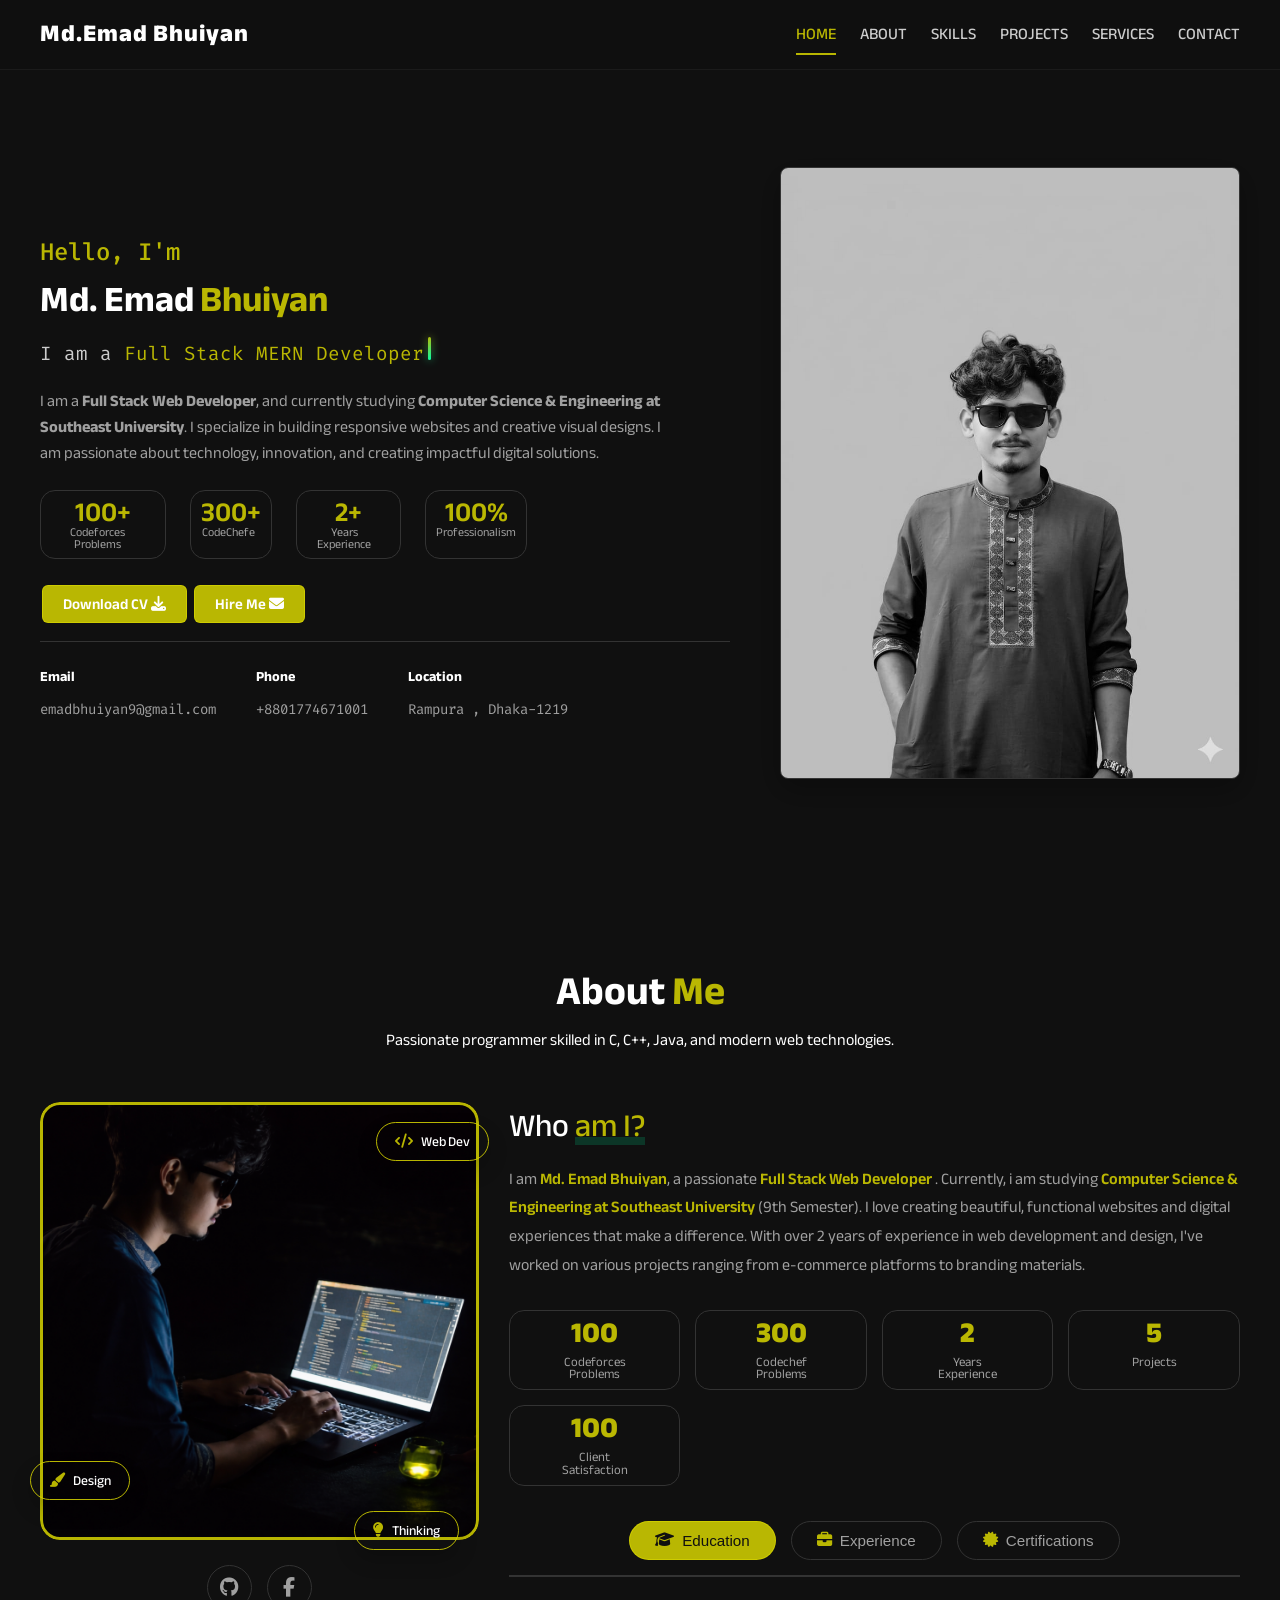
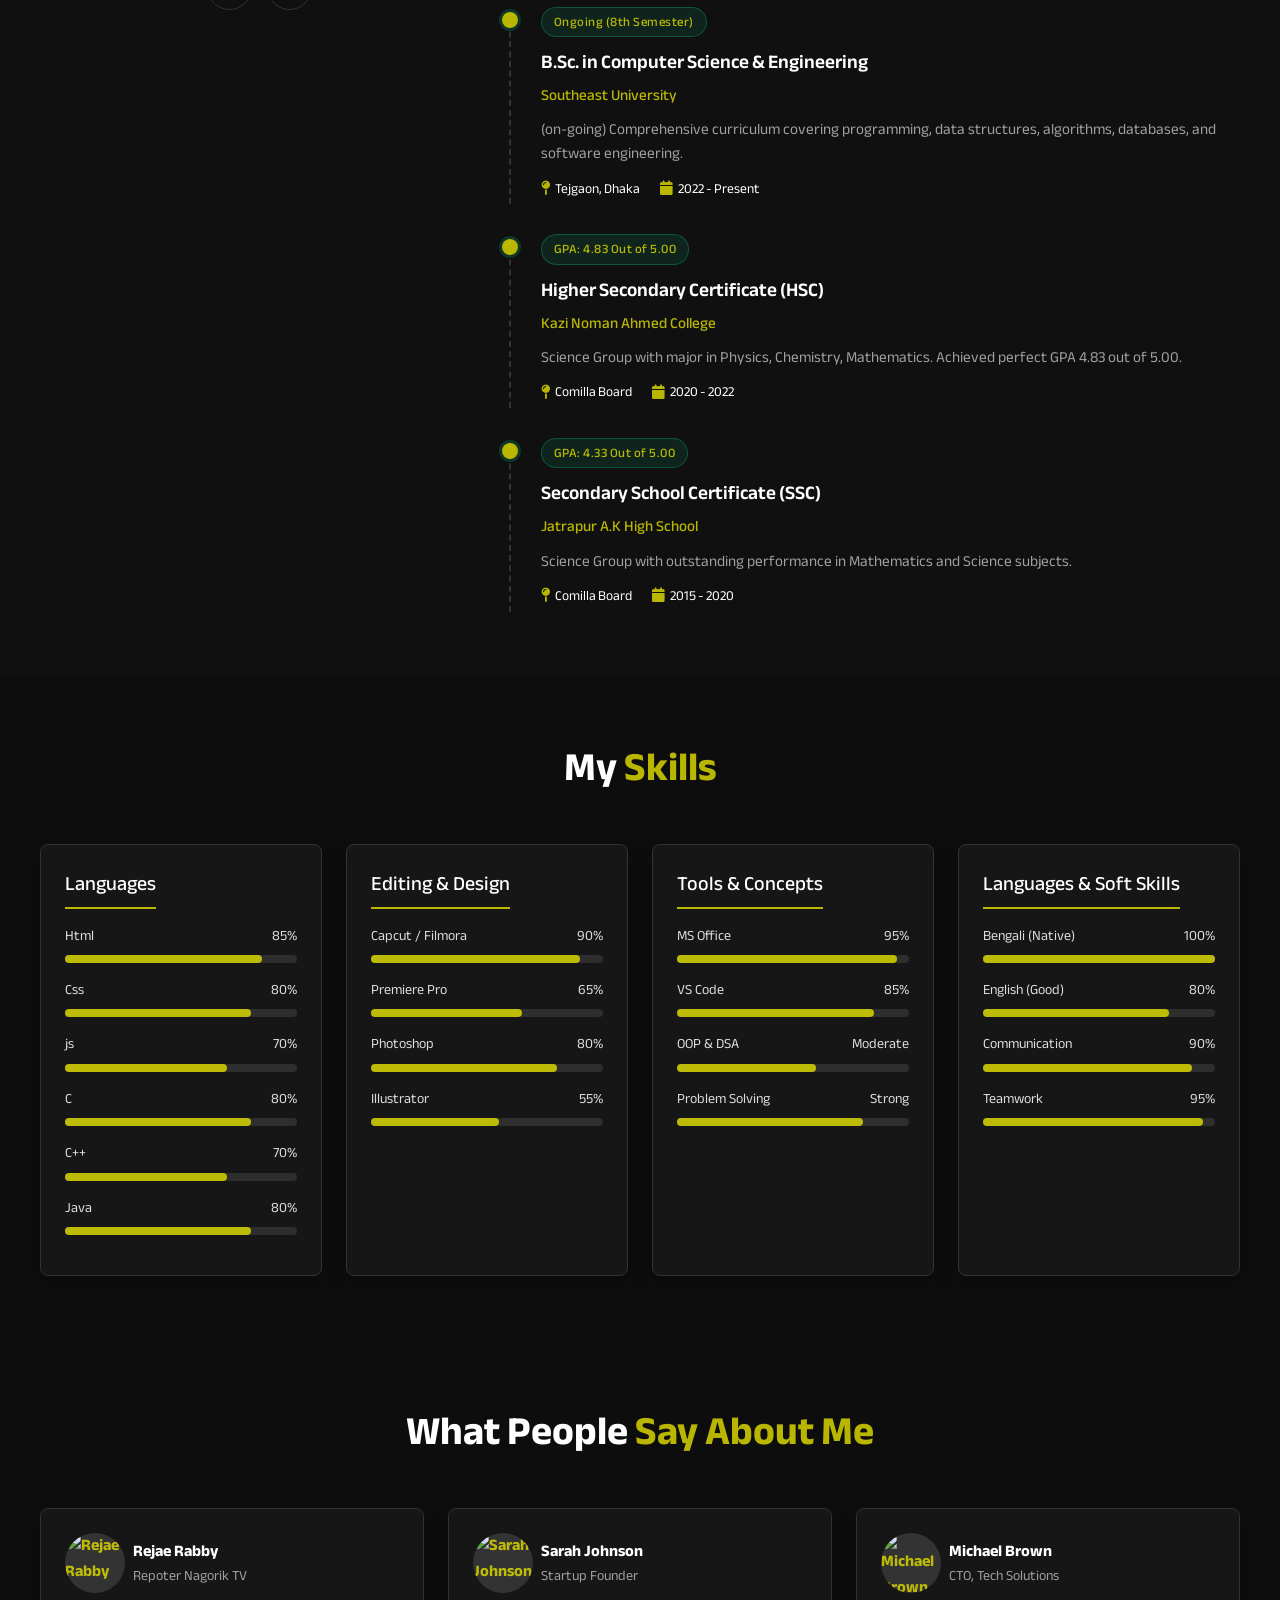
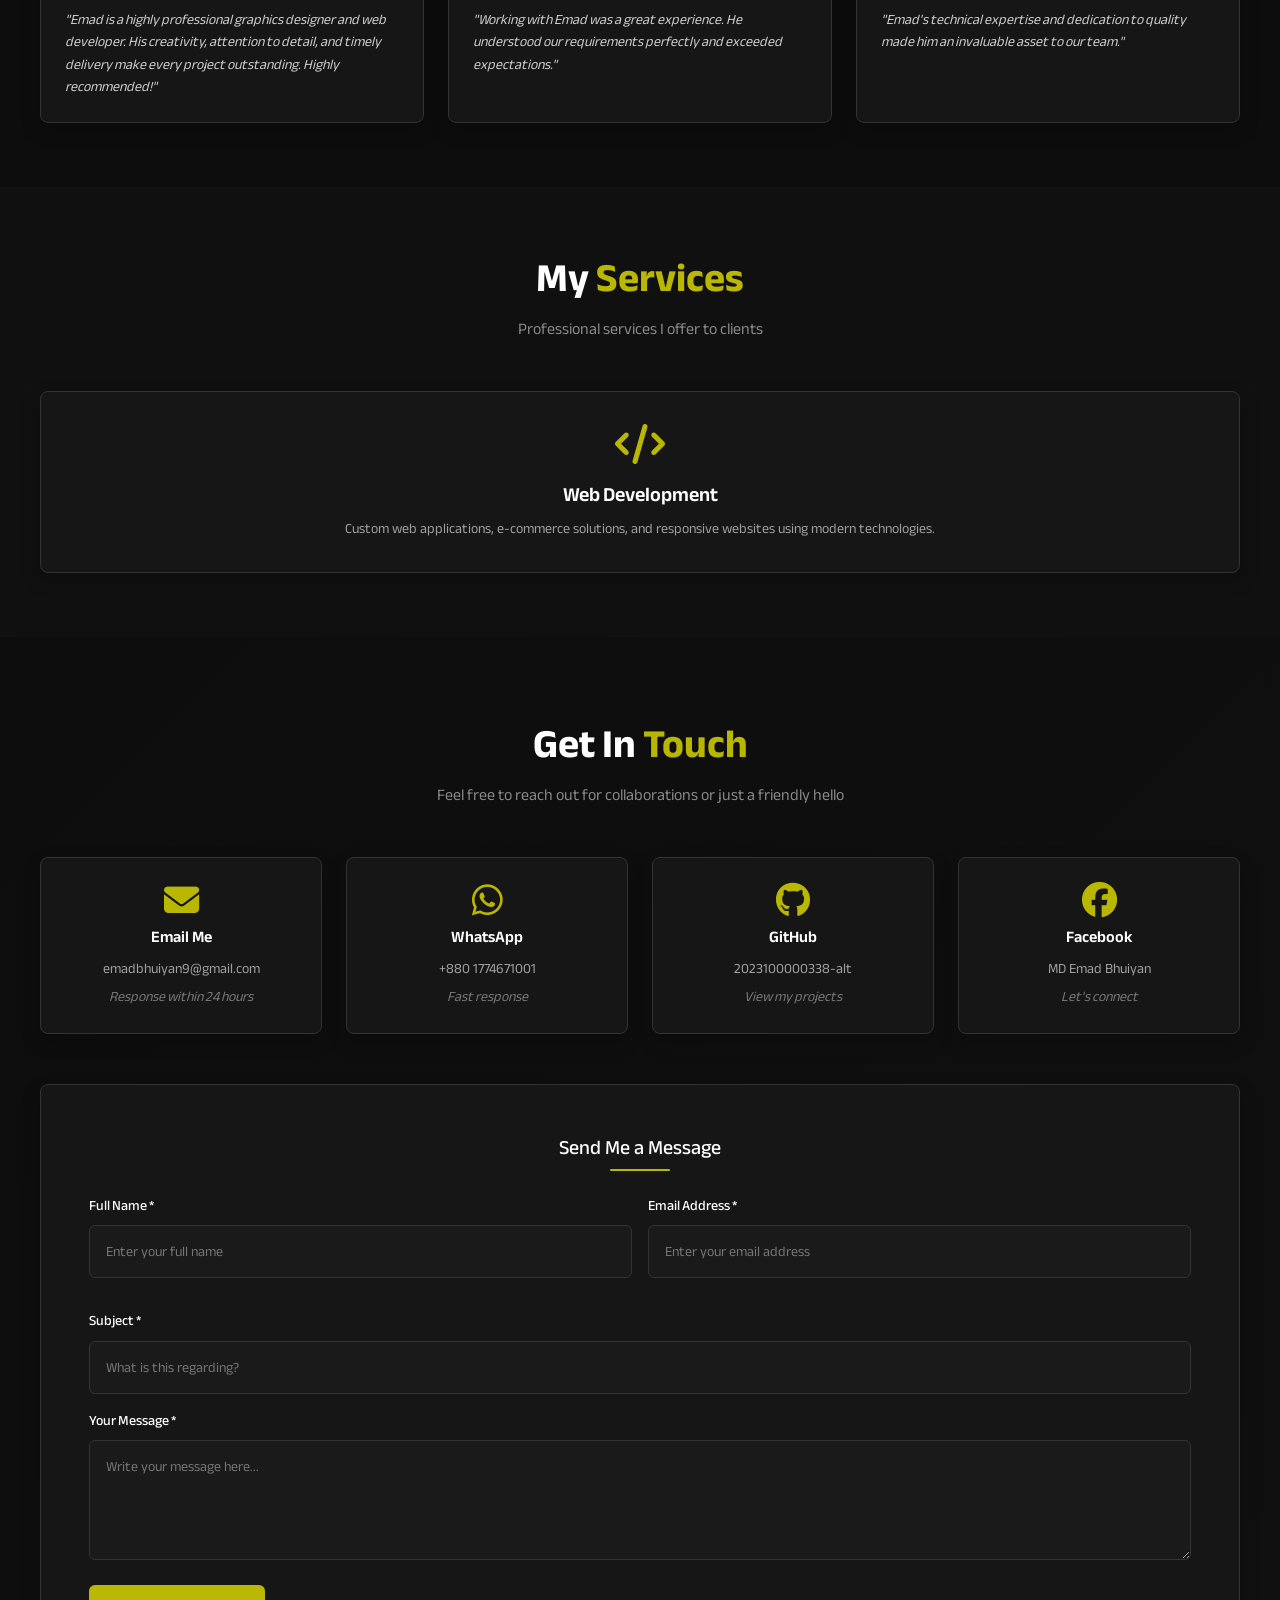
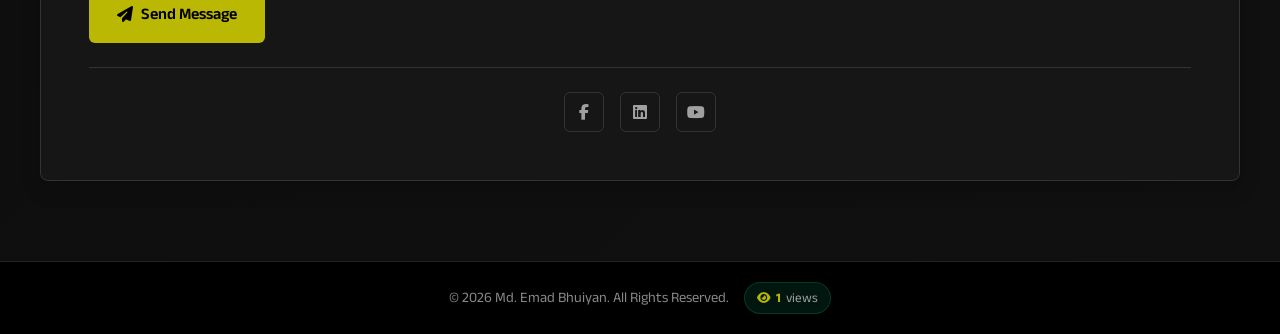
==== index.html @ f9e7f2c6 "add extra content in html tag fro search engine show" ====
<!DOCTYPE html>
<html lang="en">
<head>
    <meta charset="UTF-8">
    <meta name="viewport" content="width=device-width, initial-scale=1.0">
    <meta name="google-site-verification" content="bUaR6mgx_Sz5ELmNCUp4jcnCb36u_0n76wUcNpuhDoY" />
    <meta name="description" content="Md. Emad Bhuiyan is a Full Stack Web Developer skilled in Java, Spring Boot, React, and MySQL. Explore projects, portfolio, and modern web development work.">
    <meta name="author" content="Md. Emad Bhuiyan">
    <meta property="og:url" content="https://eb-portfoilo.vercel.app/">
    <title>Md. Emad Bhuiyan | Portfolio</title>
    
    <link rel="preconnect" href="https://fonts.googleapis.com">
    <link rel="preconnect" href="https://fonts.gstatic.com" crossorigin>
    <link href="https://fonts.googleapis.com/css2?family=Anek+Bangla:wght@300;400;600;700&family=Fira+Code:wght@400;600&display=swap" rel="stylesheet">
    
    <link rel="stylesheet" href="https://cdnjs.cloudflare.com/ajax/libs/font-awesome/6.5.1/css/all.min.css">
    <link rel="stylesheet" href="styles.css">
</head>
<body>

    <nav class="navbar">
        <div class="container">
            <a href="#top" class="logo">
               Md.Emad Bhuiyan
            </a>
            <ul class="nav-menu">
                <li><a href="#home" class="active">Home</a></li>
                <li><a href="#about">About</a></li>
                <li><a href="#skills">Skills</a></li>
                <li><a href="#projects">Projects</a></li>
                <li><a href="#services">Services</a></li>
                <li><a href="#contact">Contact</a></li>
            </ul>
            <div class="hamburger">
                <i class="fas fa-bars"></i>
            </div>
        </div>
    </nav>

    <section class="hero" id="home">
        <div class="container">
            <div class="hero-wrapper">
                <div class="hero-text">
                    <h3>Hello, I'm</h3>
                    <h1>Md. Emad  <span style="color:var(--primary-color)">Bhuiyan</span></h1>
                    
                    <div style="font-size: 1.2rem; color: #ccc; margin-bottom: 20px; font-family: 'Fira Code', monospace;">
                        I am a <span class="typed-text" style="color: var(--primary-color);"></span>
                    </div>
                    
                    <p class="hero-paragraph">
                        I am a <strong>Full Stack Web Developer</strong>, and <strong></strong> currently studying <strong>Computer Science & Engineering at Southeast University</strong>. 
                        I specialize in building responsive websites and creative visual designs. I am passionate about technology, innovation, and creating impactful digital solutions.
                    </p>
                    
                    <div class="hero-stats">
                        <div class="stat-box">
                            <h4>100+</h4>
                            <p>Codeforces Problems</p>
                            
                        </div>
                         <div class="stat-box">
                        
                             <h4>300+</h4>
                            <p>CodeChefe</p>
                        </div>
                        <div class="stat-box">
                            <h4>2+</h4>
                            <p>Years Experience</p>
                        </div>
                        <div class="stat-box">
                            <h4>100%</h4>
                            <p>Professionalism</p>
                        </div>
                    </div>

                    <a href="Emad_CV.pdf" download class="btn">Download CV <i class="fas fa-download"></i></a>
                    <a href="#contact" class="btn">Hire Me <i class="fas fa-envelope"></i></a>
                    <div class="hero-info">
                        <div class="info-item">
                            <h4>Email</h4>
                            <span>emadbhuiyan9@gmail.com</span>
                        </div>
                        <div class="info-item">
                            <h4>Phone</h4>
                            <span>+8801774671001</span>
                        </div>
                        <div class="info-item">
                            <h4>Location</h4>
                            <span>Rampura , Dhaka-1219</span>
                        </div>
                    </div>
                </div>

                <div class="hero-img">
                    <img src="images/myphoto.png" alt="Md. Emad Bhuiyan">
                </div>
            </div>
        </div>
    </section>

<!-- About Section -->
<section class="about section" id="about">
    <div class="container">
        <div class="section-header">
            <h2 class="section-title">About <span>Me</span></h2>
            <p class="section-subtitle">
                Passionate programmer skilled in C, C++, Java, and modern web technologies.
            </p>
        </div>

        <div class="about-wrapper">
            <!-- Left Side - Profile Image -->
            <div class="about-left">
                <div class="profile-card">
                    <div class="profile-image-wrapper">
                        <div class="profile-image">
                            <img src="images/drack_photo.png" alt="Md. Emad Bhuiyan">
                            <div class="image-border"></div>
                        </div>
                        
                        <!-- Floating Elements -->
                        <div class="floating-badge badge-1">
                            <i class="fas fa-code"></i>
                            <span>Web Dev</span>
                        </div>
                        <div class="floating-badge badge-2">
                            <i class="fas fa-paint-brush"></i>
                            <span>Design</span>
                        </div>
                        <div class="floating-badge badge-3">
                            <i class="fas fa-lightbulb"></i>
                            <span>Thinking</span>
                        </div>
                    </div>
                    
                    <!-- Social Links -->
                    <div class="profile-social">
                        <a href="https://github.com/2023100000338-alt" target="_blank" class="social-link">
                            <i class="fab fa-github"></i>
                        <!-- </a>
                        <a href="https://linkedin.com/in/mdwalidbhuiyan" target="_blank" class="social-link">
                            <i class="fab fa-linkedin-in"></i>
                        </a> -->
                        <a href="https://www.facebook.com/md.emad.524381" target="_blank" class="social-link">
                            <i class="fab fa-facebook-f"></i>
                        </a>
                        
                    </div>
                </div>
            </div>

            <!-- Right Side - Content -->
            <div class="about-right">
                <!-- Who am I? Section -->
                <div class="who-am-i">
                    <h3>Who <span>am I?</span></h3>
                    <p>
                        I am <strong>Md. Emad Bhuiyan</strong>, a passionate <strong>Full Stack Web Developer</strong> <strong></strong>. 
                        Currently, i am studying <strong>Computer Science & Engineering at Southeast University</strong> (9th Semester). 
                        I love creating beautiful, functional websites and digital experiences that make a difference. 
                        With over 2 years of experience in web development and design, I've worked on various projects 
                        ranging from e-commerce platforms to branding materials.
                    </p>
                </div>

                <!-- Stats Counter -->
                <div class="stats-container">
                    <div class="stat-box">
                        <div class="stat-number" data-target="100">100</div>
                        <div class="stat-label">Codeforces<br>Problems</div>
                    </div>
                    <div class="stat-box">
                        <div class="stat-number" data-target="300">300+</div>
                        <div class="stat-label">Codechef<br>Problems</div>
                    </div>
                    <div class="stat-box">
                        <div class="stat-number" data-target="2">2</div>
                        <div class="stat-label">Years<br>Experience</div>
                    </div>
                    <div class="stat-box">
                        <div class="stat-number" data-target="5">5</div>
                        <div class="stat-label">Projects</div>
                    </div>
                    <div class="stat-box">
                        <div class="stat-number" data-target="100">100</div>
                        <div class="stat-label">Client<br>Satisfaction</div>
                    </div>
                </div>

                <!-- Tabs Navigation -->
                <div class="about-tabs">
                    <button class="tab-btn active" data-tab="education">
                        <i class="fas fa-graduation-cap"></i>
                        Education
                    </button>
                    <button class="tab-btn" data-tab="experience">
                        <i class="fas fa-briefcase"></i>
                        Experience
                    </button>
                    <button class="tab-btn" data-tab="certification">
                        <i class="fas fa-certificate"></i>
                        Certifications
                    </button>
                </div>

                <!-- Education Tab Content (Your exact design from image) -->
                <div class="tab-content active" id="education">
                    <!-- Education Item 1 - B.Sc. -->
                    <div class="timeline-item">
                        <div class="timeline-marker"></div>
                        <div class="timeline-content">
                            <div class="timeline-header">
                                <span class="timeline-badge">Ongoing (8th Semester)</span>
                            </div>
                            <h4 class="timeline-title">B.Sc. in Computer Science & Engineering</h4>
                            <p class="timeline-subtitle">Southeast University</p>
                            <p class="timeline-description">
                                (on-going) Comprehensive curriculum covering programming, data structures, algorithms, databases, and software engineering.
                            </p>
                            <div class="timeline-meta">
                                <span><i class="fas fa-map-pin"></i> Tejgaon, Dhaka</span>
                                <span><i class="fas fa-calendar"></i> 2022 - Present</span>
                            </div>
                        </div>
                    </div>

                    <!-- Education Item 2 - HSC -->
                    <div class="timeline-item">
                        <div class="timeline-marker"></div>
                        <div class="timeline-content">
                            <div class="timeline-header">
                                <span class="timeline-badge">GPA: 4.83 Out of 5.00</span>
                            </div>
                            <h4 class="timeline-title">Higher Secondary Certificate (HSC)</h4>
                            <p class="timeline-subtitle">Kazi Noman Ahmed College</p>
                            <p class="timeline-description">
                                Science Group with major in Physics, Chemistry, Mathematics. Achieved perfect GPA 4.83 out of 5.00.
                            </p>
                            <div class="timeline-meta">
                                <span><i class="fas fa-map-pin"></i> Comilla Board</span>
                                <span><i class="fas fa-calendar"></i> 2020 - 2022</span>
                            </div>
                        </div>
                    </div>

                    <!-- Education Item 3 - SSC -->
                    <div class="timeline-item">
                        <div class="timeline-marker"></div>
                        <div class="timeline-content">
                            <div class="timeline-header">
                                <span class="timeline-badge">GPA: 4.33 Out of 5.00</span>
                            </div>
                            <h4 class="timeline-title">Secondary School Certificate (SSC)</h4>
                            <p class="timeline-subtitle">Jatrapur A.K High School</p>
                            <p class="timeline-description">
                                Science Group with outstanding performance in Mathematics and Science subjects.
                            </p>
                            <div class="timeline-meta">
                                <span><i class="fas fa-map-pin"></i> Comilla Board</span>
                                <span><i class="fas fa-calendar"></i> 2015 - 2020</span>
                            </div>
                        </div>
                    </div>
                </div>

                <!-- Experience Tab Content -->
                <div class="tab-content" id="experience">
                    <!-- Experience Item 1 -->
                    <div class="timeline-item">
                        <div class="timeline-marker"></div>
                        <div class="timeline-content">
                            <div class="timeline-header">
                                <span class="timeline-badge">August 2025 – Present</span>
                            </div>
                            <h4 class="timeline-title">Social Media Advisor & Professional Graphics Designer</h4>
                            <p class="timeline-subtitle">Elite Learner Academy</p>
                            <ul class="timeline-list">
                                <li><i class="fas fa-check-circle"></i> Managed social media strategy and content planning</li>
                                <li><i class="fas fa-check-circle"></i> Designed promotional and branding graphics</li>
                                <li><i class="fas fa-check-circle"></i> Created visual content for marketing campaigns</li>
                            </ul>
                            <div class="timeline-meta">
                                <span><i class="fas fa-briefcase"></i> Part-time</span>
                                <span><i class="fas fa-map-pin"></i> 90/A Mukul Tower, Mouchak, Malibagh, Dhaka-1217</span>
                            </div>
                        </div>
                    </div>

                    <!-- Experience Item 2 -->
                    <!-- <div class="timeline-item">
                        <div class="timeline-marker"></div>
                        <div class="timeline-content">
                            <div class="timeline-header">
                                <span class="timeline-badge">March 2021 – June 2023</span>
                            </div>
                            <h4 class="timeline-title">Student Mentor</h4>
                            <p class="timeline-subtitle">Career IT Institute</p>
                            <ul class="timeline-list">
                                <li><i class="fas fa-check-circle"></i> Mentored 50+ students</li>
                                <li><i class="fas fa-check-circle"></i> Reviewed assignments and provided feedback</li>
                                <li><i class="fas fa-check-circle"></i> Conducted workshops on problem-solving</li>
                            </ul>
                            <div class="timeline-meta">
                                <span><i class="fas fa-briefcase"></i> Part-time</span>
                                <span><i class="fas fa-map-pin"></i> 103/2 Green Road, Farmgate, Dhaka-1215</span>
                            </div>
                        </div>
                    </div>
                </div> -->

                <!-- Certifications Tab Content -->
                <div class="tab-content" id="certification">
                    <!-- Certification Item 1 -->
                    <div class="certificate-item">
                        <div class="certificate-icon">
                            <i class="fas fa-certificate"></i>
                        </div>
                        <div class="certificate-details">
                            <span class="certificate-badge">Govt. Approved</span>
                            <h4>Computer Office Application</h4>
                            <p class="certificate-issuer">National Training Program</p>
                            <p class="certificate-desc">Comprehensive training on MS Office Suite and office management applications <strong>with Grade A.</strong></p>
                            <div class="certificate-meta">
                                <span><i class="fas fa-calendar"></i> 2023</span>
                                <span><i class="fas fa-clock"></i> 6 Months</span>
                            </div>
                        </div>
                    </div>

                    <!-- Certification Item 2 -->
                    <div class="certificate-item">
                        <div class="certificate-icon">
                            <i class="fas fa-laptop-code"></i>
                        </div>
                        <div class="certificate-details">
                            <span class="certificate-badge">Professional</span>
                            <h4>Learn Full Stack Web Development with JavaScript(MERN)</h4>
                            <p class="certificate-issuer">Ostad</p>
                            <p class="certificate-desc">Learning MERN stack at Ostad batch 15 ongoing</p>
                            <div class="certificate-meta">
                                <span><i class="fas fa-calendar"></i> 2026</span>
                                <span><i class="fas fa-clock"></i>Ongoing</span>
                            </div>
                        </div>
                    </div>

                    <!-- Certification Item 3 -->
                    <!-- <div class="certificate-item">
                        <div class="certificate-icon">
                            <i class="fas fa-paint-brush"></i>
                        </div>
                        <div class="certificate-details">
                            <span class="certificate-badge">Advanced</span>
                            <h4>Graphic Design</h4>
                            <p class="certificate-issuer">10 Minitue School</p>
                            <p class="certificate-desc">Professional training in Photoshop, Illustrator, and branding.</p>
                            <div class="certificate-meta">
                                <span><i class="fas fa-calendar"></i> 2025</span>
                                <span><i class="fas fa-clock"></i> 4 Months</span>
                            </div>
                        </div>
                    </div> -->
                </div>
            </div>
        </div>
    </div>
</section>

    <section class="section" id="skills" style="background: #0d0d0d;">
    <div class="container">
        <div class="section-header">
            <h2 class="section-title">My <span>Skills</span></h2>
        </div>

        <div class="skills-grid">
            <div class="skill-category">
                <h3>Languages</h3>
                <div class="skill-bar">
                    <div class="skill-info"><span>Html</span><span>85%</span></div>
                    <div class="skill-progress"><div class="skill-per" style="width: 85%;"></div></div>
                </div>
                <div class="skill-bar">
                    <div class="skill-info"><span>Css</span><span>80%</span></div>
                    <div class="skill-progress"><div class="skill-per" style="width: 80%;"></div></div>
                </div>
                <div class="skill-bar">
                    <div class="skill-info"><span>js</span><span>70%</span></div>
                    <div class="skill-progress"><div class="skill-per" style="width: 70%;"></div></div>
                </div>
                <div class="skill-bar">
                    <div class="skill-info"><span>C</span><span>80%</span></div>
                    <div class="skill-progress"><div class="skill-per" style="width: 80%;"></div></div>
                </div>
                <div class="skill-bar">
                    <div class="skill-info"><span>C++</span><span>70%</span></div>
                    <div class="skill-progress"><div class="skill-per" style="width: 70%;"></div></div>
                </div>
                <div class="skill-bar">
                    <div class="skill-info"><span>Java</span><span>80%</span></div>
                    <div class="skill-progress"><div class="skill-per" style="width: 80%;"></div></div>
                </div>
            </div>

            <div class="skill-category">
                <h3>Editing & Design</h3>
                <div class="skill-bar">
                    <div class="skill-info"><span>Capcut / Filmora</span><span>90%</span></div>
                    <div class="skill-progress"><div class="skill-per" style="width: 90%;"></div></div>
                </div>
                <div class="skill-bar">
                    <div class="skill-info"><span>Premiere Pro</span><span>65%</span></div>
                    <div class="skill-progress"><div class="skill-per" style="width: 65%;"></div></div>
                </div>
                <div class="skill-bar">
                    <div class="skill-info"><span>Photoshop</span><span>80%</span></div>
                    <div class="skill-progress"><div class="skill-per" style="width: 80%;"></div></div>
                </div>
                <div class="skill-bar">
                    <div class="skill-info"><span>Illustrator</span><span>55%</span></div>
                    <div class="skill-progress"><div class="skill-per" style="width: 55%;"></div></div>
                </div>
            </div>

            <div class="skill-category">
                <h3>Tools & Concepts</h3>
                <div class="skill-bar">
                    <div class="skill-info"><span>MS Office</span><span>95%</span></div>
                    <div class="skill-progress"><div class="skill-per" style="width: 95%;"></div></div>
                </div>
                <div class="skill-bar">
                    <div class="skill-info"><span>VS Code</span><span>85%</span></div>
                    <div class="skill-progress"><div class="skill-per" style="width: 85%;"></div></div>
                </div>
                <div class="skill-bar">
                    <div class="skill-info"><span>OOP & DSA</span><span>Moderate</span></div>
                    <div class="skill-progress"><div class="skill-per" style="width: 60%;"></div></div>
                </div>
                <div class="skill-bar">
                    <div class="skill-info"><span>Problem Solving</span><span>Strong</span></div>
                    <div class="skill-progress"><div class="skill-per" style="width: 80%;"></div></div>
                </div>
            </div>

            <div class="skill-category">
                <h3>Languages & Soft Skills</h3>
                <div class="skill-bar">
                    <div class="skill-info"><span>Bengali (Native)</span><span>100%</span></div>
                    <div class="skill-progress"><div class="skill-per" style="width: 100%;"></div></div>
                </div>
                <div class="skill-bar">
                    <div class="skill-info"><span>English (Good)</span><span>80%</span></div>
                    <div class="skill-progress"><div class="skill-per" style="width: 80%;"></div></div>
                </div>
                <div class="skill-bar">
                    <div class="skill-info"><span>Communication</span><span>90%</span></div>
                    <div class="skill-progress"><div class="skill-per" style="width: 90%;"></div></div>
                </div>
                <div class="skill-bar">
                    <div class="skill-info"><span>Teamwork</span><span>95%</span></div>
                    <div class="skill-progress"><div class="skill-per" style="width: 95%;"></div></div>
                </div>
            </div>
        </div>
    </div>
</section>

<!-- <section class="section" id="projects">
        <div class="container">
            <div class="section-header">
                <h2 class="section-title">Web Development <span>Projects</span></h2>
            </div>

            <div class="projects-grid" id="coding-projects-grid">
                
                <div class="project-card">
                    <div class="project-img">
                        <img src=" alt="Bonggo IT Institute LMS">
                    </div>
                    <div class="project-info">
                        <div class="project-tags">
                            <span class="tag" style="background:#eab308; color:#000;">Continuing</span><span class="tag">MERN Stack</span><span class="tag">Tailwind</span>
                        </div>
                        <h3 class="project-title">Bonggo IT Institute - LMS Platform</h3>
                        <p class="project-desc">A comprehensive EdTech platform featuring role-based dashboards, dynamic courses, and automated enterprise-grade printable invoices.</p>
                        <a href="#" class="btn view-details-btn">View Details</a>
                    </div>
                </div>

                <div class="project-card">
                    <div class="project-img">
                        <img src="public/images/projects/ela.png" alt="ela_website">
                    </div>
                    <div class="project-info">
                        <div class="project-tags">
                            <span class="tag" style="background:#eab308; color:#000;">Continuing</span><span class="tag">MERN Stack</span>
                        </div>
                        <h3 class="project-title">Elite Learner Academy Website</h3>
                        <p class="project-desc">A professional educational website for a coaching center offering Basic English and IELTS preparation courses.</p>
                        <a href="#" class="btn view-details-btn">View Details</a>
                    </div>
                </div>

                <div class="project-card">
                    <div class="project-img">
                        <img src="public/images/projects/portfolio.png" alt="Portfolio Website">
                    </div>
                    <div class="project-info">
                        <div class="project-tags">
                            <span class="tag">HTML5</span><span class="tag">CSS3</span><span class="tag">JavaScript</span>
                        </div>
                        <h3 class="project-title">Personal Portfolio Website</h3>
                        <p class="project-desc">A modern, responsive, and highly interactive personal portfolio website showcasing my skills and projects.</p>
                        <a href="#" class="btn view-details-btn">View Details</a>
                    </div>
                </div>

                <div class="project-card">
                    <div class="project-img">
                        <img src="" alt="e-commerce">
                    </div>
                    <div class="project-info">
                        <div class="project-tags">
                            <span class="tag" style="background:#eab308; color:#000;">Newly Started</span><span class="tag">React</span><span class="tag">Node.js</span><span class="tag">Tailwind</span>
                        </div>
                        <h3 class="project-title">Modern E-Commerce Platform</h3>
                        <p class="project-desc">A full-stack e-commerce platform currently in development, aiming to provide a seamless online shopping experience.</p>
                        <a href="#" class="btn view-details-btn">View Details</a>
                    </div>
                </div>

                <div class="project-card">
                    <div class="project-img">
                        <img src="" alt="Mama's Restaurant">
                    </div>
                    <div class="project-info">
                        <div class="project-tags">
                            <span class="tag">C++</span><span class="tag">OOP</span><span class="tag">DSA</span>
                        </div>
                        <h3 class="project-title">Mama's Restaurant Management</h3>
                        <p class="project-desc">A console-based restaurant management system built in C++ focusing on Object-Oriented Programming and efficient data handling.</p>
                        <a href="#" class="btn view-details-btn">View Details</a>
                    </div>
                </div>
            </div>

            <div style="text-align: center; margin-top: 50px;">
                <button id="load-more-btn" class="btn" style="padding: 15px 40px; cursor: pointer;">
                    Show More <i class="fas fa-chevron-down" style="margin-left: 8px;"></i>
                </button>
            </div>
        </div>
    </section> -->

  
    <section class="section" id="testimonials" style="background: #0d0d0d;">
        <div class="container">
            <div class="section-header">
                <h2 class="section-title">What People <span>Say About Me</span></h2>
            </div>
            <div class="testimonials-grid">
                <div class="testimonial-card">
                    <div class="testimonial-header">
                        <img class="testimonial-avatar" src="public/images/testimonials/Rabby.png" alt="Rejae Rabby">
                        <div class="testimonial-info">
                            <h4>Rejae Rabby</h4>
                            <p>Repoter Nagorik TV</p>
                        </div>
                    </div>
                    <p class="testimonial-text">"Emad is a highly professional graphics designer and web developer. His creativity, attention to detail, and timely delivery make every project outstanding. Highly recommended!"</p>
                </div>
                <div class="testimonial-card">
                    <div class="testimonial-header">
                        <img class="testimonial-avatar" src="https://randomuser.me/api/portraits/women/44.jpg" alt="Sarah Johnson">
                        <div class="testimonial-info">
                            <h4>Sarah Johnson</h4>
                            <p>Startup Founder</p>
                        </div>
                    </div>
                    <p class="testimonial-text">"Working with Emad was a great experience. He understood our requirements perfectly and exceeded expectations."</p>
                </div>
                <div class="testimonial-card">
                    <div class="testimonial-header">
                        <img class="testimonial-avatar" src="https://randomuser.me/api/portraits/men/45.jpg" alt="Michael Brown">
                        <div class="testimonial-info">
                            <h4>Michael Brown</h4>
                            <p>CTO, Tech Solutions</p>
                        </div>
                    </div>
                    <p class="testimonial-text">"Emad's technical expertise and dedication to quality made him an invaluable asset to our team."</p>
                </div>
            </div>
        </div>
    </section>

    <section class="section" id="services">
        <div class="container">
            <div class="section-header">
                <h2 class="section-title">My <span>Services</span></h2>
                <p style="color: #888; margin-top: 10px;">
                    Professional services I offer to clients
                </p>
            </div>

            <div class="services-grid">
                <div class="service-card">
                    <i class="fas fa-code"></i>
                    <h3>Web Development</h3>
                    <p>Custom web applications, e-commerce solutions, and responsive websites using modern technologies.</p>
                </div>
              
        </div>
    </section>

    <section class="section" id="contact">
        <div class="container">
            <div class="section-header">
                <h2 class="section-title">Get In <span>Touch</span></h2>
                <p style="color: #888; margin-top: 10px;">
                    Feel free to reach out for collaborations or just a friendly hello
                </p>
            </div>

            <div class="contact-grid">
                <a href="mailto:emadbhuiyan9@gmail.com" class="contact-item">
                    <i class="fas fa-envelope"></i>
                    <h4>Email Me</h4>
                    <p>emadbhuiyan9@gmail.com</p>
                    <span class="contact-sub">Response within 24 hours</span>
                </a>
                
                <a href="https://wa.me/880 1774671001" class="contact-item">
                    <i class="fab fa-whatsapp"></i>
                    <h4>WhatsApp</h4>
                    <p>+880 1774671001</p>
                    <span class="contact-sub">Fast response</span>
                </a>
                
                <a href="https://github.com/2023100000338-alt" target="_blank" class="contact-item">
                    <i class="fab fa-github"></i>
                    <h4>GitHub</h4>
                    <p>2023100000338-alt</p>
                    <span class="contact-sub">View my projects</span>
                </a>

            <a href="https://www.facebook.com/md.emad.524381" target="_blank" class="contact-item">
              <i class="fab fa-facebook"></i>
                  <h4>Facebook</h4>
                  <p>MD Emad Bhuiyan </p>
                  <span class="contact-sub">Let's connect</span>
              </a>
                
                
                
               
            </div>

            <div class="contact-form-wrapper">
                <h3>Send Me a Message</h3>
                <form id="contactForm">
                    <div class="form-row">
                        <div class="form-group">
                            <label for="name">Full Name *</label>
                            <input type="text" id="name" name="name" placeholder="Enter your full name" required>
                        </div>
                        
                        <div class="form-group">
                            <label for="email">Email Address *</label>
                            <input type="email" id="email" name="email" placeholder="Enter your email address" required>
                        </div>
                    </div>
                    
                    <div class="form-group">
                        <label for="subject">Subject *</label>
                        <input type="text" id="subject" name="subject" placeholder="What is this regarding?" required>
                    </div>
                    
                    <div class="form-group">
                        <label for="message">Your Message *</label>
                        <textarea id="message" name="message" placeholder="Write your message here..." required></textarea>
                    </div>
                    
                    <div class="form-button">
                        <button type="submit" class="btn-submit">
                            <i class="fas fa-paper-plane"></i>
                            Send Message
                        </button>
                    </div>
                </form>
                
                <div class="contact-social">
                    <a href="https://www.facebook.com/md.emad.524381" target="_blank" class="social-link">
                        <i class="fab fa-facebook-f"></i>
                    </a>
                    <a href="" target="_blank" class="social-link">
                        <i class="fab fa-linkedin"></i>
                    </a>
                    <a href="" target="_blank" class="social-link">
                        <i class="fab fa-youtube"></i>
                    </a>
                </div>
            </div>
        </div>
    </section>

    <button id="backToTop" class="back-to-top">
        <i class="fas fa-chevron-up"></i>
    </button>

    <footer style="background: #000; padding: 20px 0; text-align: center; border-top: 1px solid #222;">
        <div class="container">
            <p style="color: #888; font-size: 0.9rem;">&copy; 2024 Md. Emad Bhuiyan. All Rights Reserved.</p>
        </div>
    </footer>

    <script src="script.js"></script>
</body>
</html>
---- styles.css ----
/* ===== GLOBAL VARIABLES (Dark & Green Theme) ===== */
:root {
    --primary-color: #d2cf00df;   /* Signature Green */
    --bg-color: #101010;        /* Deep Black */
    --card-bg: #161616;         /* Card Background */
    --text-white: #ffffff;
    --text-gray: #a0a0a0;
    --border-color: #333;
    
    --font-main: 'Anek Bangla', sans-serif;
    --font-heading: 'Fira Code', monospace;
    
    /* Spacing system (8px base) */
    --space-xs: 8px;
    --space-sm: 16px;
    --space-md: 24px;
    --space-lg: 32px;
    --space-xl: 48px;
    --space-2xl: 64px;
    --space-3xl: 80px;
}

* { 
    margin: 0; 
    padding: 0; 
    box-sizing: border-box; 
    outline: none; 
}

body {
    font-family: var(--font-main);
    background-color: var(--bg-color);
    color: var(--text-white);
    line-height: 1.6;
    font-size: 16px;
    overflow-x: hidden;
}

.container { 
    max-width: 1240px; 
    margin: 0 auto; 
    padding: 0 20px; 
    width: 100%;
}

a { 
    text-decoration: none; 
    transition: 0.3s ease; 
    color: inherit; 
}

ul { 
    list-style: none; 
}

img { 
    max-width: 100%; 
    display: block; 
}

/* ===== TYPOGRAPHY ===== */
h1 {
    font-size: 36px;
    font-weight: 600;
    line-height: 1.3;
}

h2 {
    font-size: 26px;
    font-weight: 600;
    line-height: 1.4;
}

h3 {
    font-size: 20px;
    font-weight: 500;
    line-height: 1.5;
}

.small-text {
    font-size: 14px;
}

/* ===== BUTTONS ===== */
.btn {
    display: inline-block;
    padding: 10px 20px;
    margin: 2px;
    font-size: 15px;
    font-weight: 600;
    border-radius: 6px;
    background-color: var(--primary-color);
    color: #fff;
    border: 1px solid var(--primary-color);
    cursor: pointer;
    transition: all 0.3s ease;
    font-family: var(--font-main);
    line-height: 1;
}

.btn-primary {
    padding: 14px 28px;
    font-size: 16px;
    border-radius: 6px;
}

.btn:hover { 
    background: transparent; 
    color: var(--primary-color); 
}

/* ===== NAVIGATION ===== */
.navbar {
    position: fixed; 
    top: 0; 
    left: 0; 
    width: 100%;
    height: 70px;
    background: rgba(16, 16, 16, 0.95);
    backdrop-filter: blur(10px);
    border-bottom: 1px solid rgba(255,255,255,0.05);
    z-index: 1000;
    transition: box-shadow 0.3s ease;
}

.navbar.scrolled {
    box-shadow: 0 4px 20px rgba(0, 0, 0, 0.3);
}

.navbar .container { 
    display: flex; 
    justify-content: space-between; 
    align-items: center; 
    height: 100%;
}

.logo { 
    height: 32px;
    display: flex;
    align-items: center;
    font-size: 1.5rem; 
    font-weight: 800; 
    color: #fff; 
    letter-spacing: 1px; 
}

.nav-menu { 
    display: flex; 
    gap: 24px; 
    align-items: center;
}

.nav-menu a { 
    color: #ccc; 
    font-size: 16px; 
    font-weight: 500; 
    text-transform: uppercase;
    transition: color 0.3s ease;
}

.nav-menu a:hover, 
.nav-menu a.active { 
    color: var(--primary-color); 
}

.hamburger { 
    display: none; 
    cursor: pointer; 
    color: #fff; 
    font-size: 1.5rem; 
}
/* ===== ANIMATIONS ===== */

/* Slide from Left (X-axis) */
@keyframes slideInLeft {
    from {
        opacity: 0;
        transform: translateX(-100px);
    }
    to {
        opacity: 1;
        transform: translateX(0);
    }
}

/* Slide from Right (X-axis) */
@keyframes slideInRight {
    from {
        opacity: 0;
        transform: translateX(50px);
    }
    to {
        opacity: 1;
        transform: translateX(0);
    }
}

/* Application */
.logo {
    animation: slideInLeft 0.8s cubic-bezier(0.25, 0.46, 0.45, 0.94) forwards;
}

.nav-menu li {
    list-style: none;
    opacity: 0;
    animation: slideInRight 0.6s cubic-bezier(0.25, 0.46, 0.45, 0.94) forwards;
}

/* Staggered X-axis Entry (Each link slides in one after another) */
.nav-menu li:nth-child(1) { animation-delay: 0.1s; }
.nav-menu li:nth-child(2) { animation-delay: 0.2s; }
.nav-menu li:nth-child(3) { animation-delay: 0.3s; }
.nav-menu li:nth-child(4) { animation-delay: 0.4s; }
.nav-menu li:nth-child(5) { animation-delay: 0.5s; }
.nav-menu li:nth-child(6) { animation-delay: 0.6s; }

/* ===== HOVER EFFECTS (X-AXIS FOCUS) ===== */

.nav-menu a {
    position: relative;
    padding: 8px 0;
    display: inline-block;
}

/* Sliding Underline Effect */
.nav-menu a::after {
    content: '';
    position: absolute;
    bottom: 0;
    left: 0;
    width: 0;
    height: 2px;
    background: var(--primary-color, #00d2ff); /* Defaulting to a nice cyan if not set */
    transition: width 0.3s ease;
}

.nav-menu a:hover::after,
.nav-menu a.active::after {
    width: 100%;
}

/* Subtle Link Push on Hover */
.nav-menu a:hover {
    transform: translateX(3px); /* Small X-axis nudge */
}

/* Scrolling effect transition */
.navbar {
    transition: all 0.4s ease-in-out;
}

/* ===== SECTIONS ===== */
.section { 
    padding: var(--space-2xl) 0; 
}

.section-header { 
    text-align: center; 
    margin-bottom: var(--space-xl); 
}

.section-title { 
    font-size: 2.5rem; 
    font-weight: 700; 
    color: #fff; 
    margin-bottom: var(--space-xs);
}

.section-title span { 
    color: var(--primary-color); 
}

/* ===== HERO SECTION ===== */
.hero {
    padding-top: 120px;
    padding-bottom: var(--space-2xl);
    min-height: 100vh; 
    display: flex; 
    align-items: center;
}

.hero-wrapper { 
    display: grid; 
    grid-template-columns: 1.2fr 0.8fr; 
    gap: 50px; 
    align-items: center; 
}

.hero-text h3 { 
    font-size: 1.5rem; 
    color: var(--primary-color); 
    font-family: var(--font-heading); 
    margin-bottom: var(--space-xs); 
}

.hero-text h1 { 
    font-size: 36px; 
    font-weight: 700; 
    line-height: 1.2; 
    margin-bottom: var(--space-sm); 
}

.hero-text p { 
    color: var(--text-gray); 
    font-size: 16px; 
    margin-bottom: var(--space-md); 
    max-width: 90%; 
}

.hero-stats { 
    display: flex; 
    gap: var(--space-md); 
    margin-bottom: var(--space-md); 
}

.stat-box h4 { 
    font-size: 1.7rem;
    text-align: center; 
    color: var(--primary-color); 
    font-weight: 600; 
}

.stat-box p { 
    font-size: 12px;
    text-align: center;  
    color: var(--text-gray);
    margin-bottom: 0; 
}

.hero-info {
    margin-top: var(--space-sm); 
    display: flex; 
    gap: 40px;
    border-top: 1px solid #333; 
    padding-top: var(--space-md); 
}

.info-item h4 { 
    color: #fff; 
    font-size: 14px; 
    margin-bottom: var(--space-xs); 
}
 
.info-item span { 
    color: var(--text-gray); 
    font-size: 14px; 
    font-family: var(--font-heading); 
}

.hero-img img {
    width: 100%;
    margin-top: -10px; 
    height: auto;
    border-radius: 8px;
    filter: grayscale(100%); 
    transition: 0.3s ease;
    border: 1px solid #333;
    box-shadow: 0 10px 30px rgba(0, 0, 0, 0.3);
}

.hero-img img:hover { 
    filter: grayscale(0%); 
    box-shadow: 0 0 25px rgba(0, 210, 133, 0.15);
    transform: translateY(-4px);
}

/* ===== ABOUT SECTION - CUSTOM DESIGN ===== */

.about {
    background: var(--bg-light);
    position: relative;
    overflow: hidden;
}

.about::before {
    content: '';
    position: absolute;
    top: -50%;
    right: -10%;
    width: 500px;
    height: 500px;
    background: radial-gradient(circle, rgba(0, 210, 133, 0.05), transparent 70%);
    border-radius: 50%;
    z-index: 0;
}

.about-wrapper {
    display: grid;
    grid-template-columns: 0.9fr 1.5fr;
    gap: 30px;
    position: relative;
    z-index: 1;
}

/* ===== LEFT SIDE - PROFILE CARD ===== */
.about-left {
    position: relative;
}


.profile-image-wrapper {
    position: relative;
    margin-bottom: 25px;
}

.profile-image {
    position: relative;
    width: 100%;
    aspect-ratio: 1/1;
    border-radius: 20px;
    overflow: hidden;
}

.profile-image img {
    width: 100%;
    height: 100%;
    object-fit: cover;
    transition: transform 0.5s ease;
}

.profile-card:hover .profile-image img {
    transform: scale(1.05);
}

.image-border {
    position: absolute;
    top: 0;
    left: 0;
    width: 100%;
    height: 100%;
    border: 3px solid var(--primary-color);
    border-radius: 20px;
    box-sizing: border-box;
    pointer-events: none;
}

/* Floating Badges */
.floating-badge {
    position: absolute;
    background: var(--bg-card);
    border: 1px solid var(--primary-color);
    border-radius: 50px;
    padding: 8px 18px;
    display: flex;
    align-items: center;
    gap: 8px;
    box-shadow: 0 10px 20px rgba(0, 0, 0, 0.2);
    animation: float 3s ease-in-out infinite;
    z-index: 10;
}

.floating-badge i {
    color: var(--primary-color);
    font-size: 0.9rem;
}

.floating-badge span {
    color: var(--text-white);
    font-size: 0.85rem;
    font-weight: 500;
}

.badge-1 {
    top: 20px;
    right: -10px;
    animation-delay: 0s;
}

.badge-2 {
    bottom: 40px;
    left: -10px;
    animation-delay: 0.5s;
}

.badge-3 {
    bottom: -10px;
    right: 20px;
    animation-delay: 1s;
}

@keyframes float {
    0%, 100% { transform: translateY(0); }
    50% { transform: translateY(-8px); }
}

/* Profile Social Links */
.profile-social {
    display: flex;
    justify-content: center;
    gap: 15px;
    margin-top: 20px;
}

.profile-social .social-link {
    width: 45px;
    height: 45px;
    background: var(--bg-color);
    border: 1px solid var(--border-color);
    border-radius: 50%;
    display: flex;
    align-items: center;
    justify-content: center;
    color: var(--text-gray);
    font-size: 1.2rem;
    transition: all 0.3s ease;
}

.profile-social .social-link:hover {
    background: var(--primary-color);
    color: var(--bg-color);
    border-color: var(--primary-color);
    transform: translateY(-5px);
}

/* ===== RIGHT SIDE CONTENT ===== */


/* Who am I? Section */
.who-am-i {
    margin-bottom: 30px;
}

.who-am-i h3 {
    font-size: 2rem;
    margin-bottom: 15px;
    color: var(--text-white);
}

.who-am-i h3 span {
    color: var(--primary-color);
    position: relative;
    display: inline-block;
}

.who-am-i h3 span::after {
    content: '';
    position: absolute;
    bottom: 5px;
    left: 0;
    width: 100%;
    height: 8px;
    background: rgba(0, 210, 133, 0.2);
    z-index: -1;
}

.who-am-i p {
    color: var(--text-gray);
    font-size: 1rem;
    line-height: 1.8;
    margin-bottom: 10px;
}

.who-am-i p strong {
    color: var(--primary-color);
    font-weight: 600;
}

/* Stats Container */
.stats-container {
    display: grid;
    grid-template-columns: repeat(4, 1fr);
    gap: 15px;
    margin-bottom: 35px;
}

.stat-box {
    background: var(--bg-color);
    padding: 8px 10px;
    border-radius: 15px;
    text-align: center;
    line-height: 1;
    border: 1px solid var(--border-color);
    transition: all 0.3s ease;
}

.stat-box:hover {
    border-color: var(--primary-color);
    transform: translateY(-5px);
}

.stat-number {
    font-size: 1.8rem;
    font-weight: 800;
    color: var(--primary-color);
    line-height: 1;
    margin-bottom: 8px;
}

.stat-label {
    color: var(--text-gray);
    font-size: 0.8rem;
    line-height: 1;
}

/* Tabs Navigation */
.about-tabs {
    display: flex;
    justify-content: center;
    gap: 15px;
    margin-bottom: 35px;
    border-bottom: 2px solid var(--border-color);
    padding-bottom: 15px;
}

.tab-btn {
    padding: 10px 25px;
    background: transparent;
    border: 1px solid var(--border-color);
    border-radius: 50px;
    color: var(--text-gray);
    font-weight: 500;
    cursor: pointer;
    transition: all 0.3s ease;
    display: flex;
    align-items: center;
    gap: 8px;
    font-size: 0.95rem;
}

.tab-btn i {
    color: var(--primary-color);
    transition: all 0.3s ease;
}

.tab-btn.active,
.tab-btn:hover {
    background: var(--primary-color);
    color: var(--bg-color);
    border-color: var(--primary-color);
}

.tab-btn.active i,
.tab-btn:hover i {
    color: var(--bg-color);
}

/* Tab Content */
.tab-content {
    display: none;
}

.tab-content.active {
    display: block;
    animation: fadeIn 0.5s ease;
}

/* Timeline Items (Exactly like your design) */
.timeline-item {
    position: relative;
    padding-left: 30px;
    margin-bottom: 35px;
    border-left: 2px dashed var(--border-color);
}

.timeline-item:last-child {
    margin-bottom: 0;
}

.timeline-marker {
    position: absolute;
    left: -9px;
    top: 0;
    width: 16px;
    height: 16px;
    background: var(--primary-color);
    border-radius: 50%;
    border: 3px solid var(--bg-card);
    box-shadow: 0 0 0 3px rgba(0, 210, 133, 0.2);
}

.timeline-content {
    position: relative;
    top: -5px;
}

.timeline-header {
    margin-bottom: 10px;
}

.timeline-badge {
    display: inline-block;
    padding: 4px 12px;
    background: rgba(0, 210, 133, 0.1);
    border: 1px solid rgba(0, 210, 133, 0.3);
    border-radius: 30px;
    color: var(--primary-color);
    font-size: 0.8rem;
    font-weight: 500;
    letter-spacing: 0.5px;
}

.timeline-title {
    font-size: 1.2rem;
    color: var(--text-white);
    margin-bottom: 5px;
    font-weight: 600;
}

.timeline-subtitle {
    color: var(--primary-color);
    font-size: 0.95rem;
    margin-bottom: 10px;
    font-weight: 500;
}

.timeline-description {
    color: var(--text-gray);
    font-size: 0.95rem;
    line-height: 1.6;
    margin-bottom: 12px;
}

.timeline-meta {
    display: flex;
    gap: 20px;
    flex-wrap: wrap;
}

.timeline-meta span {
    color: var(--text-dark);
    font-size: 0.85rem;
    display: flex;
    align-items: center;
    gap: 5px;
}

.timeline-meta span i {
    color: var(--primary-color);
    font-size: 0.9rem;
}

/* Timeline List for Experience */
.timeline-list {
    list-style: none;
    margin: 12px 0;
}

.timeline-list li {
    color: var(--text-gray);
    font-size: 0.9rem;
    margin-bottom: 8px;
    display: flex;
    align-items: flex-start;
    gap: 10px;
}

.timeline-list li i {
    color: var(--primary-color);
    font-size: 0.9rem;
    margin-top: 3px;
}

/* Certificate Items */
.certificate-item {
    display: flex;
    gap: 20px;
    padding: 20px;
    background: var(--bg-color);
    border-radius: 15px;
    margin-bottom: 20px;
    border: 1px solid var(--border-color);
    transition: all 0.3s ease;
}

.certificate-item:last-child {
    margin-bottom: 0;
}

.certificate-item:hover {
    border-color: var(--primary-color);
    transform: translateX(5px);
}

.certificate-icon {
    width: 60px;
    height: 60px;
    background: rgba(0, 210, 133, 0.1);
    border-radius: 15px;
    display: flex;
    align-items: center;
    justify-content: center;
    flex-shrink: 0;
}

.certificate-icon i {
    font-size: 2rem;
    color: var(--primary-color);
}

.certificate-details {
    flex: 1;
}

.certificate-details .certificate-badge {
    display: inline-block;
    padding: 3px 10px;
    background: rgba(0, 210, 133, 0.1);
    border: 1px solid rgba(0, 210, 133, 0.3);
    border-radius: 30px;
    color: var(--primary-color);
    font-size: 0.7rem;
    margin-bottom: 8px;
}

.certificate-details h4 {
    font-size: 1.1rem;
    color: var(--text-white);
    margin-bottom: 5px;
}

.certificate-issuer {
    color: var(--primary-color);
    font-size: 0.9rem;
    margin-bottom: 8px;
    font-weight: 500;
}

.certificate-desc {
    color: var(--text-gray);
    font-size: 0.9rem;
    line-height: 1.6;
    margin-bottom: 10px;
}

.certificate-meta {
    display: flex;
    gap: 20px;
}

.certificate-meta span {
    color: var(--text-dark);
    font-size: 0.8rem;
    display: flex;
    align-items: center;
    gap: 5px;
}

.certificate-meta span i {
    color: var(--primary-color);
}

/* Animation */
@keyframes fadeIn {
    from {
        opacity: 0;
        transform: translateY(20px);
    }
    to {
        opacity: 1;
        transform: translateY(0);
    }
}

/* Responsive Design */
@media (max-width: 992px) {
    .about-wrapper {
        grid-template-columns: 1fr;
        gap: 30px;
    }
    
    .profile-card {
        max-width: 400px;
        margin: 0 auto;
    }
    
    .stats-container {
        grid-template-columns: repeat(2, 1fr);
    }
}

@media (max-width: 768px) {
    .about-right {
        padding: 25px;
    }
    
    .about-tabs {
        flex-direction: column;
        gap: 10px;
    }
    
    .tab-btn {
        width: 100%;
        justify-content: center;
    }
    
    .timeline-meta {
        flex-direction: column;
        gap: 8px;
    }
    
    .certificate-item {
        flex-direction: column;
        align-items: center;
        text-align: center;
    }
    
    .certificate-meta {
        justify-content: center;
    }
    
    .floating-badge {
        display: none;
    }
}

@media (max-width: 480px) {
    .stats-container {
        grid-template-columns: 1fr;
    }
    
    .who-am-i h3 {
        font-size: 1.8rem;
    }
}

/* ===== SKILLS SECTION ===== */
.skills-grid { 
    display: grid; 
    grid-template-columns: repeat(auto-fit, minmax(250px, 1fr)); 
    gap: var(--space-md); 
}

.skill-category { 
    background: var(--card-bg); 
    padding: var(--space-md); 
    border-radius: 8px; 
    border: 1px solid var(--border-color); 
    box-shadow: 0 8px 20px rgba(0, 0, 0, 0.2);
}

.skill-category h3 { 
    font-size: 20px; 
    margin-bottom: var(--space-sm); 
    color: #fff; 
    border-bottom: 2px solid var(--primary-color); 
    display: inline-block; 
    padding-bottom: var(--space-xs); 
}

.skill-bar { 
    margin-bottom: var(--space-sm); 
}

.skill-info { 
    display: flex; 
    justify-content: space-between; 
    margin-bottom: var(--space-xs); 
    color: #ddd; 
    font-size: 14px; 
}

.skill-progress { 
    width: 100%; /* ব্যাকগ্রাউন্ডের হালকা দাগটা ফুল থাকবে */
    height: 8px; 
    background: rgba(255, 255, 255, 0.1); /* হালকা ট্রান্সপারেন্ট ব্যাকগ্রাউন্ড */
    border-radius: 10px; 
}

.skill-per { 
    height: 100%; 
    background: var(--primary-color); 
    border-radius: 10px; 
    /* এখানে কোনোভাবেই width: 100%; থাকা যাবে না */
}

/* ===== PROJECTS SECTION ===== */
.projects-grid { 
    display: grid; 
    grid-template-columns: repeat(auto-fit, minmax(300px, 1fr)); 
    gap: var(--space-md); 
}

.project-card {
    background: var(--card-bg); 
    border-radius: 8px; 
    overflow: hidden;
    border: 1px solid var(--border-color); 
    transition: 0.3s ease;
    box-shadow: 0 8px 20px rgba(0, 0, 0, 0.2);
}

.project-card:hover { 
    transform: translateY(-4px); 
    border-color: var(--primary-color); 
    box-shadow: 0 12px 25px rgba(0, 210, 133, 0.1);
}

.project-img { 
    height: 200px; 
    overflow: hidden; 
}

.project-img img { 
    width: 100%; 
    height: 100%; 
    object-fit: cover; 
    transition: 0.3s ease; 
}

.project-card:hover .project-img img { 
    transform: scale(1.05); 
}

.project-info { 
    padding: var(--space-md); 
}

.project-tags { 
    margin-bottom: var(--space-xs); 
    display: flex; 
    gap: var(--space-xs); 
    flex-wrap: wrap; 
}

.tag { 
    font-size: 14px; 
    background: rgba(0, 210, 133, 0.1); 
    color: var(--primary-color); 
    padding: 4px 10px; 
    border-radius: 4px; 
    border: 1px solid rgba(0, 210, 133, 0.2); 
}

.project-title { 
    font-size: 20px; 
    margin-bottom: var(--space-xs); 
    color: #fff; 
}

.project-desc { 
    font-size: 14px; 
    color: var(--text-gray); 
    margin-bottom: var(--space-sm); 
    line-height: 1.6; 
}

/* ===== PROJECT FILTER ===== */
.project-filters {
    display: flex;
    justify-content: center;
    gap: var(--space-xs);
    margin-bottom: var(--space-lg);
    flex-wrap: wrap;
}

.filter-btn {
    padding: 8px 20px;
    background: var(--card-bg);
    border: 1px solid var(--border-color);
    color: var(--text-gray);
    border-radius: 6px;
    cursor: pointer;
    transition: 0.3s ease;
    font-family: var(--font-main);
    font-size: 14px;
    font-weight: 500;
}

.filter-btn.active,
.filter-btn:hover {
    background: var(--primary-color);
    color: #000;
    border-color: var(--primary-color);
    transform: translateY(-2px);
    box-shadow: 0 4px 12px rgba(0, 210, 133, 0.15);
}

/* ================================================= */
    /* Graphic Design Portfolio - Behance Style Masonry  */
    /* ================================================= */
    
    .behance-grid {
        /* CSS Columns use kora hoyeche jeno Behance er moto Masonry layout hoy */
        column-count: 3;
        column-gap: 30px;
        margin-top: 50px;
    }

    /* Tablet er jonno 2 column */
    @media (max-width: 991px) {
        .behance-grid {
            column-count: 2;
        }
    }

    /* Mobile er jonno 1 column */
    @media (max-width: 768px) {
        .behance-grid {
            column-count: 1;
        }
    }

    .design-card {
        break-inside: avoid; /* Image jeno majhkhan theke kete na jay */
        margin-bottom: 30px;
        position: relative;
        border-radius: 12px;
        overflow: hidden;
        cursor: pointer;
        background: #1a1a1a;
        box-shadow: 0 10px 30px rgba(0,0,0,0.2);
    }

    .design-card img {
        width: 100%;
        height: auto; /* Height auto rakhay image er original aspect ratio thik thakbe */
        display: block;
        transition: transform 0.6s cubic-bezier(0.4, 0, 0.2, 1);
        will-change: transform;
    }

    .design-card:hover img {
        transform: scale(1.05); /* Behance er moto smooth zoom */
    }

    .design-overlay {
        position: absolute;
        inset: 0;
        background: linear-gradient(to top, rgba(0,0,0,0.95) 0%, rgba(0,0,0,0.3) 40%, transparent 100%);
        display: flex;
        flex-direction: column;
        justify-content: flex-end;
        padding: 25px;
        opacity: 0;
        transition: all 0.4s ease;
    }

    .design-card:hover .design-overlay {
        opacity: 1;
    }

    .design-overlay h4 {
        color: #fff;
        font-size: 1.25rem;
        margin-bottom: 6px;
        font-weight: 700;
        transform: translateY(15px);
        transition: transform 0.4s ease;
    }

    .design-overlay p {
        color: var(--primary-color, #00ffaa);
        font-size: 0.85rem;
        font-weight: 600;
        text-transform: uppercase;
        letter-spacing: 1px;
        transform: translateY(15px);
        transition: transform 0.4s ease 0.1s;
    }

    .design-card:hover .design-overlay h4,
    .design-card:hover .design-overlay p {
        transform: translateY(0);
    }
/* Animation class for both projects and graphics */
    .project-card.show, 
    .design-card.show {
        animation: fadeInScale 0.6s cubic-bezier(0.4, 0, 0.2, 1) forwards;
        opacity: 1 !important;
    }

    @keyframes fadeInScale {
        from { 
            opacity: 0; 
            transform: translateY(30px) scale(0.95); 
        }
        to { 
            opacity: 1; 
            transform: translateY(0) scale(1); 
        }
    }



/* ===== TESTIMONIALS ===== */
.testimonials-grid { 
    display: grid; 
    grid-template-columns: repeat(auto-fit, minmax(300px, 1fr)); 
    gap: var(--space-md); 
}

.testimonial-card {
    background: var(--card-bg); 
    padding: var(--space-md); 
    border-radius: 8px;
    border: 1px solid var(--border-color); 
    position: relative;
    box-shadow: 0 8px 20px rgba(0, 0, 0, 0.2);
    
}

.testimonial-header { 
    display: flex; 
    align-items: center; 
    gap: var(--space-xs); 
    margin-bottom: var(--space-sm); 
}

.testimonial-avatar { 
    width: 60px; 
    height: 60px; 
    background: #333; 
    border-radius: 50%; 
    display: flex; 
    align-items: center; 
    justify-content: center; 
    color: var(--primary-color); 
    font-weight: bold; 
}

.testimonial-info h4 { 
    color: #fff; 
    font-size: 16px; 
}

.testimonial-info p { 
    color: var(--text-gray); 
    font-size: 14px; 
}

.testimonial-text { 
    color: #ccc; 
    font-style: italic; 
    font-size: 14px; 
}

/* ===== SERVICES SECTION ===== */
.services-grid {
    display: grid;
    grid-template-columns: repeat(auto-fit, minmax(250px, 1fr));
    gap: var(--space-md);
}

.service-card {
    background: var(--card-bg);
    padding: var(--space-lg);
    border-radius: 8px;
    text-align: center;
    border: 1px solid var(--border-color);
    transition: 0.3s ease;
    position: relative;
    overflow: hidden;
    box-shadow: 0 8px 20px rgba(0, 0, 0, 0.2);
}

.service-card:hover {
    border-color: var(--primary-color);
    transform: translateY(-4px);
    box-shadow: 0 12px 25px rgba(0, 210, 133, 0.1);
}

.service-card i {
    font-size: 2.5rem;
    color: var(--primary-color);
    margin-bottom: var(--space-sm);
    transition: 0.3s ease;
}

.service-card:hover i {
    transform: scale(1.05);
}

.service-card h3 {
    font-size: 20px;
    margin-bottom: var(--space-xs);
    color: #fff;
    font-weight: 600;
}

.service-card p {
    color: var(--text-gray);
    font-size: 14px;
    line-height: 1.6;
}

/* ===== BLOG SECTION ===== */
.blog-grid {
    display: grid;
    grid-template-columns: repeat(auto-fit, minmax(300px, 1fr));
    gap: var(--space-md);
}

.blog-card {
    background: var(--card-bg);
    padding: var(--space-md);
    border-radius: 8px;
    border: 1px solid var(--border-color);
    transition: 0.3s ease;
    box-shadow: 0 8px 20px rgba(0, 0, 0, 0.2);
}

.blog-card:hover {
    border-color: var(--primary-color);
    transform: translateY(-4px);
    box-shadow: 0 12px 25px rgba(0, 210, 133, 0.1);
}

.blog-date {
    font-size: 14px;
    color: var(--primary-color);
    font-family: var(--font-heading);
    margin-bottom: var(--space-xs);
    display: inline-block;
    background: rgba(0, 210, 133, 0.1);
    padding: 4px 12px;
    border-radius: 4px;
    border: 1px solid rgba(0, 210, 133, 0.2);
}

.blog-card h3 {
    font-size: 20px;
    margin-bottom: var(--space-xs);
    color: #fff;
    line-height: 1.4;
}

.blog-card p {
    color: var(--text-gray);
    font-size: 14px;
    margin-bottom: var(--space-sm);
    line-height: 1.6;
}

.blog-link {
    color: var(--primary-color);
    font-weight: 600;
    font-size: 14px;
    display: inline-flex;
    align-items: center;
    gap: var(--space-xs);
    transition: gap 0.3s ease;
}

.blog-link:hover {
    gap: 12px;
}

/* ===== CONTACT SECTION ===== */
#contact {
    padding: var(--space-3xl) 0;
    background: linear-gradient(135deg, #0d0d0d 0%, #101010 100%);
}

#contact .section-header p {
    color: #888;
    margin-top: var(--space-xs);
    font-size: 16px;
    max-width: 500px;
    margin-left: auto;
    margin-right: auto;
    line-height: 1.6;
}

/* Contact Grid */
.contact-grid {
    display: grid;
    grid-template-columns: repeat(4, 1fr);
    gap: var(--space-md);
    margin-bottom: var(--space-xl);
}

.contact-item {
    background: var(--card-bg);
    padding: var(--space-md) var(--space-sm);
    border-radius: 8px;
    border: 1px solid var(--border-color);
    display: flex;
    flex-direction: column;
    align-items: center;
    text-align: center;
    transition: 0.3s ease;
    text-decoration: none;
    height: 100%;
    min-height: 160px;
    justify-content: center;
    box-shadow: 0 8px 20px rgba(0, 0, 0, 0.2);
}

.contact-item:hover {
    border-color: var(--primary-color);
    transform: translateY(-4px);
    box-shadow: 0 12px 25px rgba(0, 210, 133, 0.1);
}

.contact-item i {
    font-size: 2.2rem;
    color: var(--primary-color);
    margin-bottom: var(--space-xs);
    transition: 0.3s ease;
}

.contact-item:hover i {
    transform: scale(1.05);
}

.contact-item h4 {
    font-size: 16px;
    margin-bottom: var(--space-xs);
    color: #fff;
    font-weight: 600;
}

.contact-item p {
    color: var(--text-gray);
    font-size: 14px;
    line-height: 1.4;
    max-width: 90%;
    margin-left: auto;
    margin-right: auto;
}

.contact-item .contact-sub {
    font-size: 14px;
    color: #777;
    font-style: italic;
    margin-top: var(--space-xs);
}

/* Contact Form */
.contact-form-wrapper {
    background: var(--card-bg);
    border-radius: 8px;
    padding: var(--space-xl);
    border: 1px solid var(--border-color);
    margin-top: 50px;
    box-shadow: 0 8px 20px rgba(0, 0, 0, 0.2);
}

.contact-form-wrapper h3 {
    font-size: 20px;
    margin-bottom: var(--space-md);
    color: #fff;
    text-align: center;
    position: relative;
    padding-bottom: var(--space-xs);
}

.contact-form-wrapper h3::after {
    content: '';
    position: absolute;
    bottom: 0;
    left: 50%;
    transform: translateX(-50%);
    width: 60px;
    height: 2px;
    background: var(--primary-color);
    border-radius: 2px;
}

.form-row {
    display: grid;
    grid-template-columns: repeat(2, 1fr);
    gap: var(--space-sm);
    margin-bottom: var(--space-sm);
}

.form-group {
    margin-bottom: var(--space-sm);
}

.form-group.full-width {
    grid-column: 1 / -1;
}

.form-group label {
    display: block;
    margin-bottom: var(--space-xs);
    color: #fff;
    font-size: 14px;
    font-weight: 500;
}

.form-group input,
.form-group textarea {
    width: 100%;
    padding: 12px 16px;
    background: #1a1a1a;
    border: 1px solid var(--border-color);
    border-radius: 6px;
    color: #fff;
    font-family: var(--font-main);
    font-size: 14px;
    transition: 0.3s ease;
}

.form-group input:focus,
.form-group textarea:focus {
    border-color: var(--primary-color);
    box-shadow: 0 0 0 2px rgba(0, 210, 133, 0.1);
}

.form-group textarea {
    min-height: 120px;
    resize: vertical;
}

.btn-submit {
    display: inline-flex;
    align-items: center;
    justify-content: center;
    gap: var(--space-xs);
    padding: 14px 28px;
    background: var(--primary-color);
    color: #000;
    border: none;
    border-radius: 6px;
    font-size: 16px;
    font-weight: 600;
    cursor: pointer;
    transition: 0.3s ease;
    font-family: var(--font-main);
}

.btn-submit:hover {
    background: #00b371;
    transform: translateY(-2px);
    box-shadow: 0 6px 15px rgba(0, 210, 133, 0.2);
}

/* Social Links */
.contact-social {
    display: flex;
    justify-content: center;
    gap: var(--space-sm);
    margin-top: var(--space-md);
    padding-top: var(--space-md);
    border-top: 1px solid var(--border-color);
}

.social-link {
    width: 40px;
    height: 40px;
    border-radius: 6px;
    background: var(--card-bg);
    border: 1px solid var(--border-color);
    display: flex;
    align-items: center;
    justify-content: center;
    color: var(--text-gray);
    font-size: 1rem;
    transition: 0.3s ease;
}

.social-link:hover {
    color: #000;
    background: var(--primary-color);
    border-color: var(--primary-color);
    transform: translateY(-2px);
}

/* ===== BACK TO TOP ===== */
.back-to-top {
    position: fixed;
    bottom: var(--space-md);
    right: var(--space-md);
    width: 44px;
    height: 44px;
    background: var(--primary-color);
    color: white;
    border: none;
    border-radius: 6px;
    cursor: pointer;
    display: none;
    align-items: center;
    justify-content: center;
    font-size: 1rem;
    z-index: 1000;
    transition: 0.3s ease;
    box-shadow: 0 4px 15px rgba(0, 0, 0, 0.25);
}

.back-to-top:hover {
    transform: translateY(-4px);
    background: #00b371;
    box-shadow: 0 6px 20px rgba(0, 210, 133, 0.2);
}

/* ===== SCROLL PROGRESS BAR ===== */
.scroll-progress {
    position: fixed;
    top: 0;
    left: 0;
    width: 0%;
    height: 3px;
    background: var(--primary-color);
    z-index: 1001;
    transition: width 0.1s ease;
}

/* ===== ANIMATIONS ===== */
@keyframes skillFill {
    from { width: 0; }
    to { width: var(--skill-percent); }
}


@keyframes fadeInUp {
    from {
        opacity: 0;
        transform: translateY(20px);
    }
    to {
        opacity: 1;
        transform: translateY(0);
    }
}

.contact-item,
.service-card,
.blog-card,
.project-card {
    animation: fadeInUp 0.5s ease forwards;
    opacity: 0;
}

.contact-item:nth-child(1) { animation-delay: 0.1s; }
.contact-item:nth-child(2) { animation-delay: 0.2s; }
.contact-item:nth-child(3) { animation-delay: 0.3s; }
.contact-item:nth-child(4) { animation-delay: 0.4s; }

/* ===== RESPONSIVE DESIGN ===== */

/* Tablet (768px - 1024px) */
@media (max-width: 1024px) {
    .container {
        width: 90%;
        padding: 0 20px;
    }
    
    .navbar {
        height: 55px;
    }
    
    h1 {
        font-size: 32px;
    }
    
    h2 {
        font-size: 24px;
    }
    
    .section {
        padding: 60px 0;
    }
    
    .hero-text h1 {
        font-size: 32px;
    }
    
    .contact-grid {
        grid-template-columns: repeat(2, 1fr);
        gap: var(--space-sm);
    }
    
    .services-grid,
    .blog-grid,
    .projects-grid {
        grid-template-columns: repeat(2, 1fr);
        gap: var(--space-sm);
    }
    
    .hero-wrapper {
        grid-template-columns: 1fr;
        gap: var(--space-lg);
        text-align: center;
    }
    
    .hero-text {
        text-align: center;
        order: 2;
    }
    .hero-paragraph {
        max-width: 500px;
        text-align: justify;
        margin: 0 auto;
    }
    
    .hero-img {
        order: 1;
        max-width: 500px;
        margin: 0 auto;
    }
    
    .hero-stats {
        justify-content: center;
    }
    
    .hero-info {
        justify-content: center;
        flex-wrap: wrap;
    }
    
    .about-grid {
        grid-template-columns: 1fr;
        gap: var(--space-md);
    }
}

/* Mobile (Below 768px) */
@media (max-width: 768px) {
    .container {
        width: 100%;
        padding: 0 16px;
    }
    
    body {
        font-size: 15px;
    }
    
    .navbar {
        height: 50px;
    }
    
    h1 {
        font-size: 26px;
    }
    
    h2 {
        font-size: 22px;
    }
    
    h3 {
        font-size: 18px;
    }
    
    .section {
        padding: 50px 0;
    }
    
    .section-title {
        font-size: 2rem;
    }
    
    /* Mobile Navigation */
    .nav-menu {
        position: fixed;
        top: 50px;
        left: -100%;
        width: 100%;
        height: calc(100vh - 50px);
        background: rgba(16, 16, 16, 0.98);
        backdrop-filter: blur(20px);
        flex-direction: column;
        justify-content: center;
        align-items: center;
        gap: var(--space-md);
        transition: 0.3s ease;
        z-index: 999;
    }
    
    .nav-menu.active {
        left: 0;
    }
    
    .nav-menu a {
        font-size: 18px;
        opacity: 0;
        transform: translateY(10px);
        transition: all 0.3s ease;
    }
    
    .nav-menu.active a {
        opacity: 1;
        transform: translateY(0);
    }
    
    .nav-menu a:nth-child(1) { transition-delay: 0.1s; }
    .nav-menu a:nth-child(2) { transition-delay: 0.15s; }
    .nav-menu a:nth-child(3) { transition-delay: 0.2s; }
    .nav-menu a:nth-child(4) { transition-delay: 0.25s; }
    .nav-menu a:nth-child(5) { transition-delay: 0.3s; }
    .nav-menu a:nth-child(6) { transition-delay: 0.35s; }
    
    .hamburger {
        display: block;
    }
    
    /* Stack columns vertically */
    .services-grid,
    .blog-grid,
    .projects-grid,
    .testimonials-grid,
    .skills-grid {
        grid-template-columns: 1fr;
        gap: var(--space-sm);
    }
    
    .contact-grid {
        grid-template-columns: 1fr;
        gap: var(--space-sm);
        max-width: 400px;
        margin-left: auto;
        margin-right: auto;
    }
    
    .form-row {
        grid-template-columns: 1fr;
        gap: var(--space-xs);
    }
    
    .contact-form-wrapper {
        padding: var(--space-md);
    }
    
    .hero-stats {
        flex-direction: column;
        gap: var(--space-sm);
        align-items: center;
    }
    
    .hero-info {
        flex-direction: column;
        gap: var(--space-xs);
        align-items: center;
    }
    
    .project-filters {
        gap: 8px;
    }
    
    .filter-btn {
        padding: 6px 16px;
        font-size: 13px;
    }
    
    .contact-social {
        gap: var(--space-xs);
    }
    
    .social-link {
        width: 38px;
        height: 38px;
    }
    
    .back-to-top {
        bottom: var(--space-sm);
        right: var(--space-sm);
        width: 40px;
        height: 40px;
    }
}

/* Small Mobile (480px and below) */
@media (max-width: 480px) {
    h1 {
        font-size: 24px;
    }
    
    .hero-text h1 {
        font-size: 24px;
    }
    
    .hero-text p {
        font-size: 15px;
    }
    
    .contact-item {
        min-height: 140px;
        padding: var(--space-sm);
    }
    
    .contact-item i {
        font-size: 2rem;
    }
    
    .contact-item h4 {
        font-size: 15px;
    }
    
    .contact-item p {
        font-size: 13px;
    }
    
    .btn-primary {
        padding: 12px 24px;
        font-size: 15px;
    }
    
    .section-title {
        font-size: 1.8rem;
    }
}

/* Landscape Mode */
@media (max-height: 600px) and (orientation: landscape) {
    .nav-menu {
        padding: var(--space-sm);
        gap: 10px;
    }
    
    .nav-menu a {
        font-size: 16px;
    }
    
    .hero {
        min-height: auto;
        padding: 70px 0;
    }
}

/* Print Styles */
@media print {
    .navbar,
    .hamburger,
    .back-to-top,
    .contact-form-wrapper,
    .project-filters,
    .scroll-progress {
        display: none;
    }
    
    body {
        background: white;
        color: black;
    }
    
    .container {
        max-width: 100%;
        padding: 0;
    }
}

/* সাকসেস এবং এরর মেসেজের জন্য আধুনিক ডিজাইন */
.form-message-modern {
    position: fixed;
    top: 20px;
    right: 20px;
    padding: 15px 25px;
    border-radius: 12px;
    display: flex;
    align-items: center;
    gap: 12px;
    box-shadow: 0 10px 30px rgba(0,0,0,0.15);
    z-index: 1000;
    animation: slideIn 0.5s ease forwards;
    backdrop-filter: blur(5px);
    max-width: 350px;
}

.form-message-modern.success {
    background: rgba(46, 213, 115, 0.9);
    color: white;
    border-left: 5px solid #1e90ff;
}

.form-message-modern.error {
    background: rgba(255, 71, 87, 0.9);
    color: white;
    border-left: 5px solid #ff4757;
}

.message-icon i {
    font-size: 1.5rem;
}

.message-content p {
    margin: 0;
    font-weight: 500;
    font-size: 0.95rem;
}

@keyframes slideIn {
    from { transform: translateX(100%); opacity: 0; }
    to { transform: translateX(0); opacity: 1; }
}
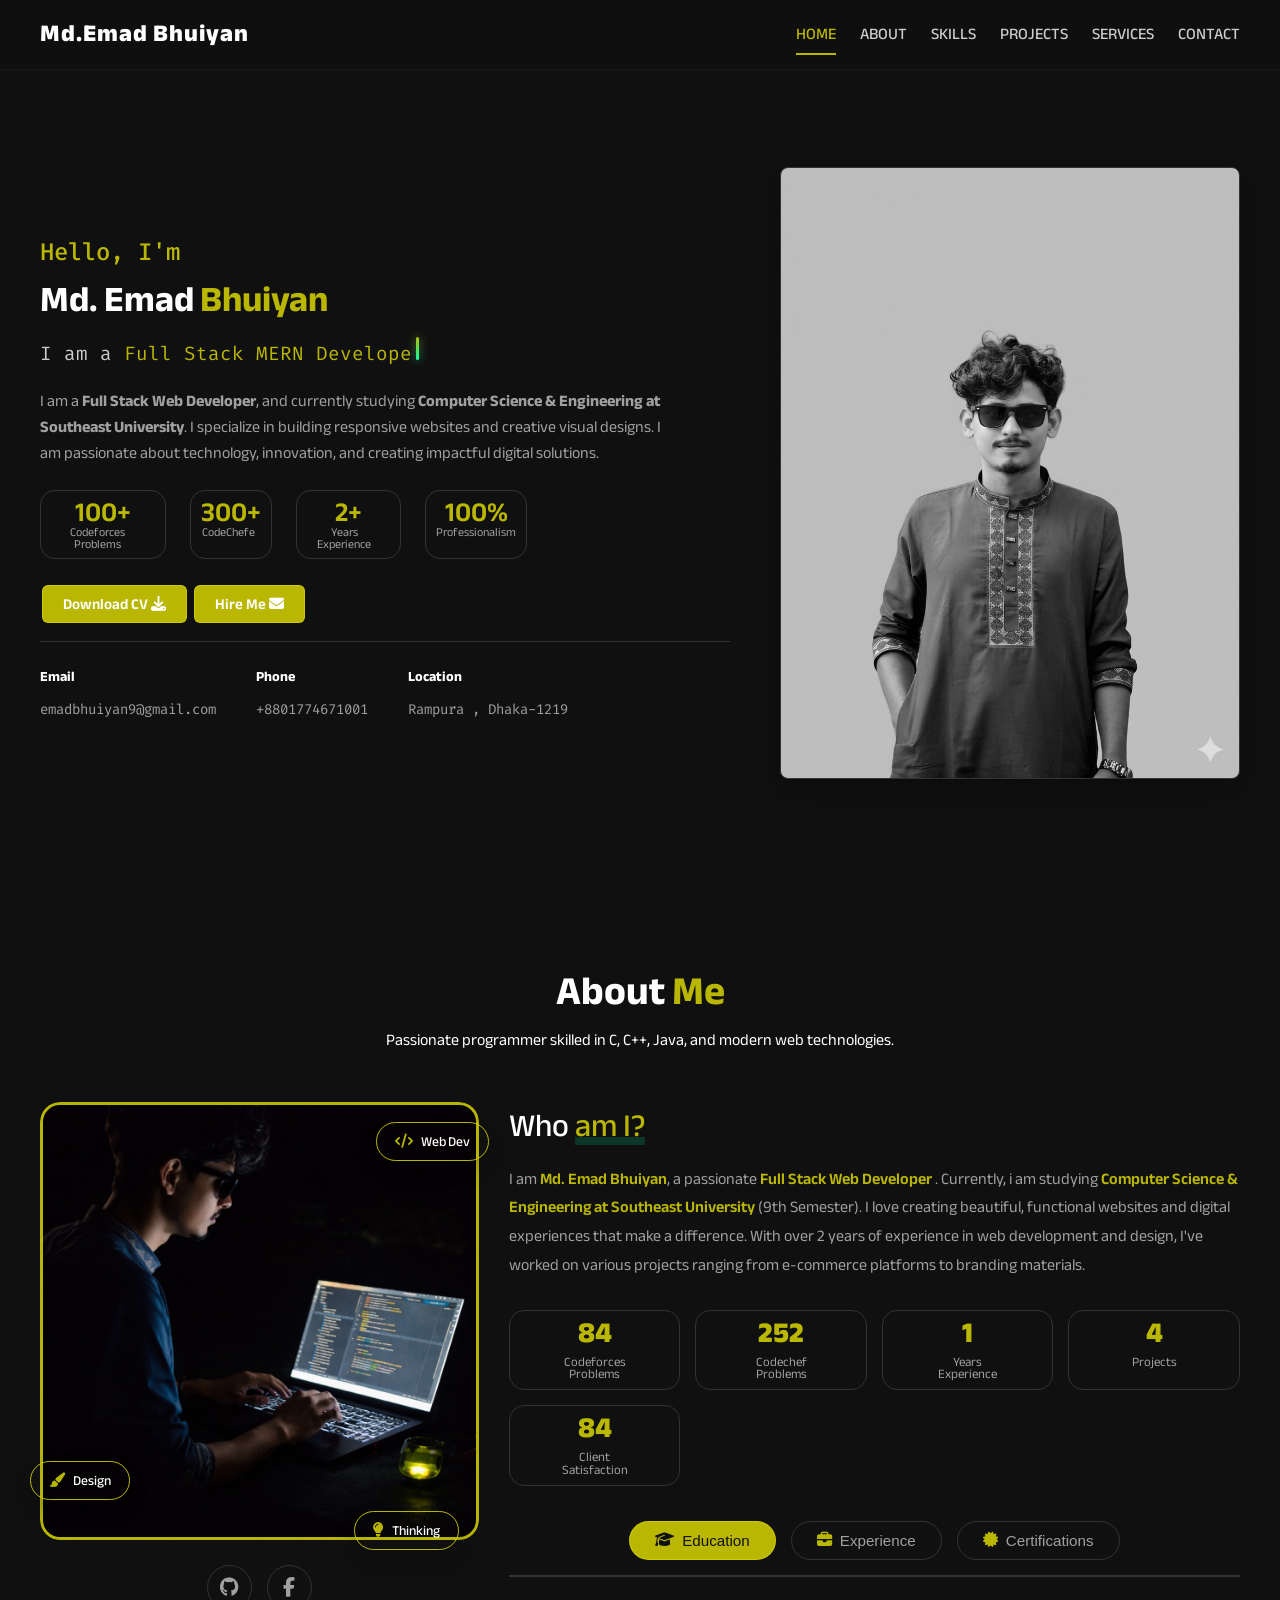
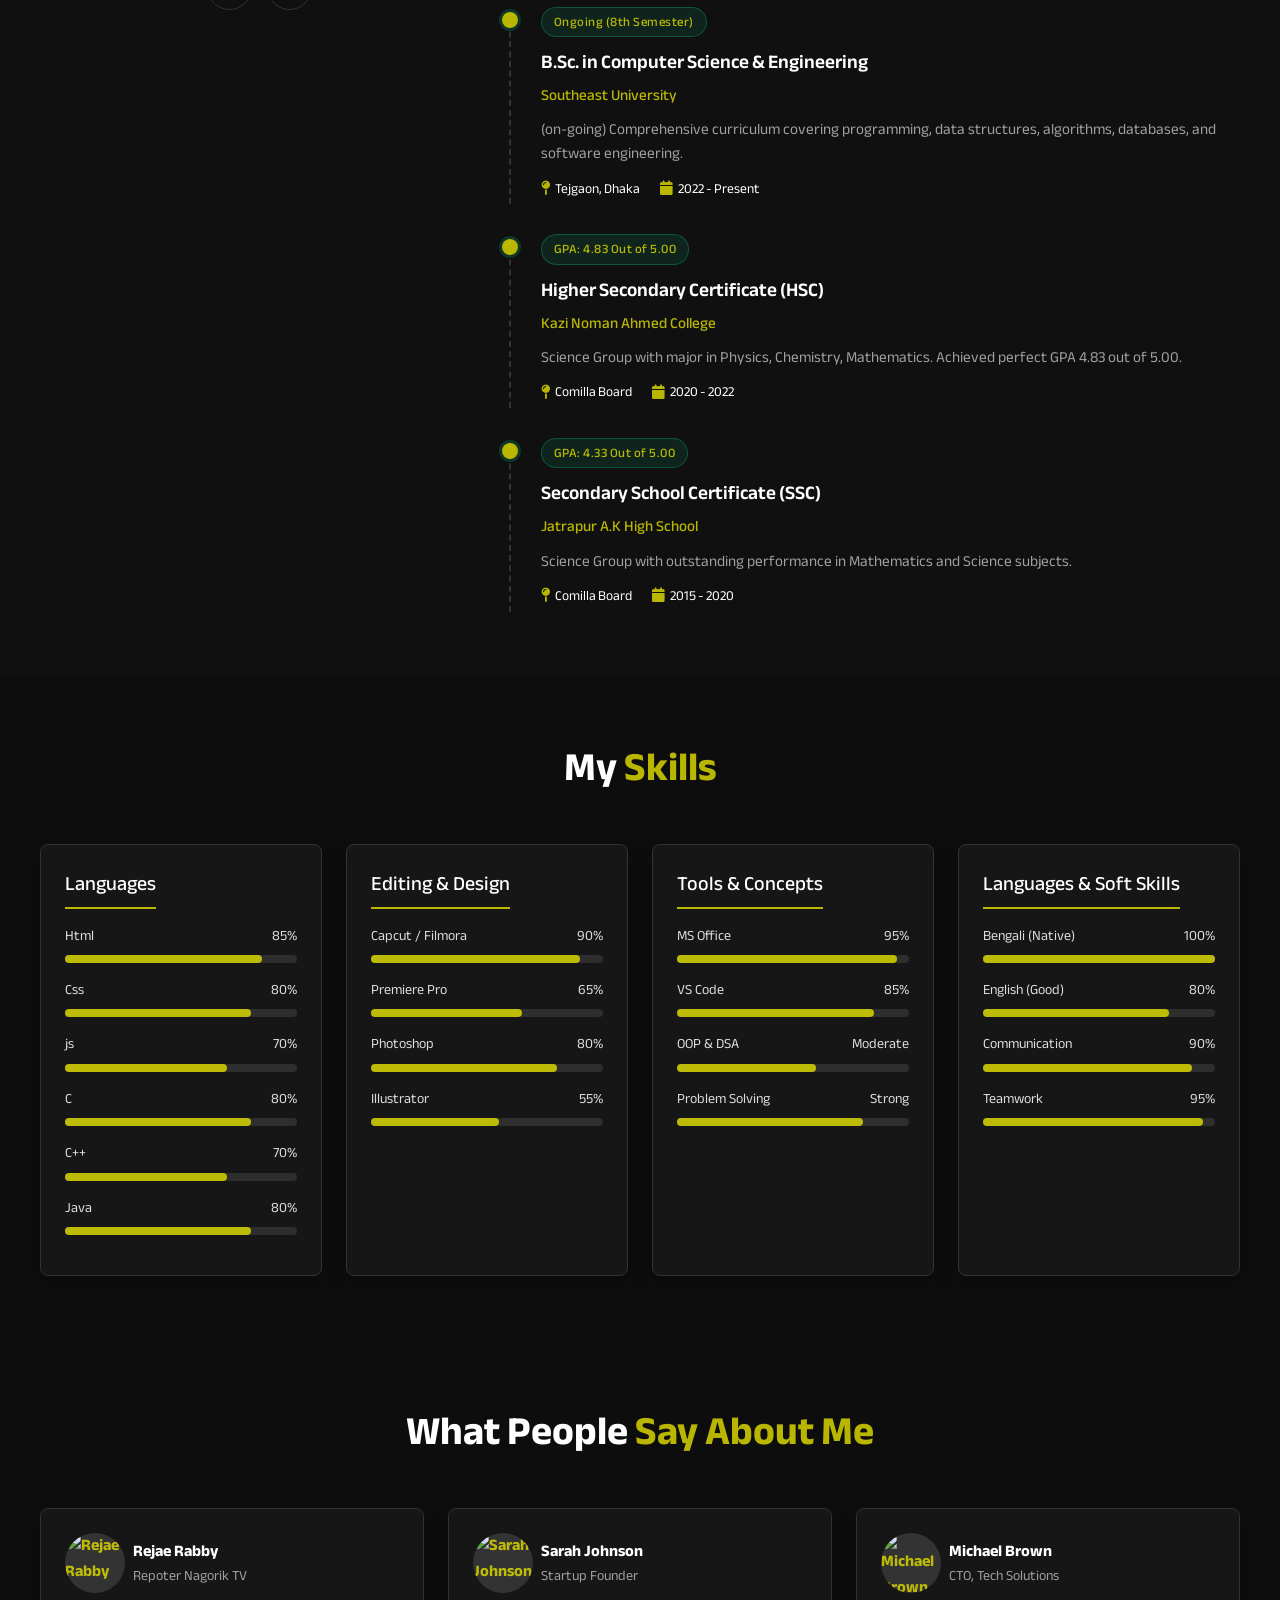
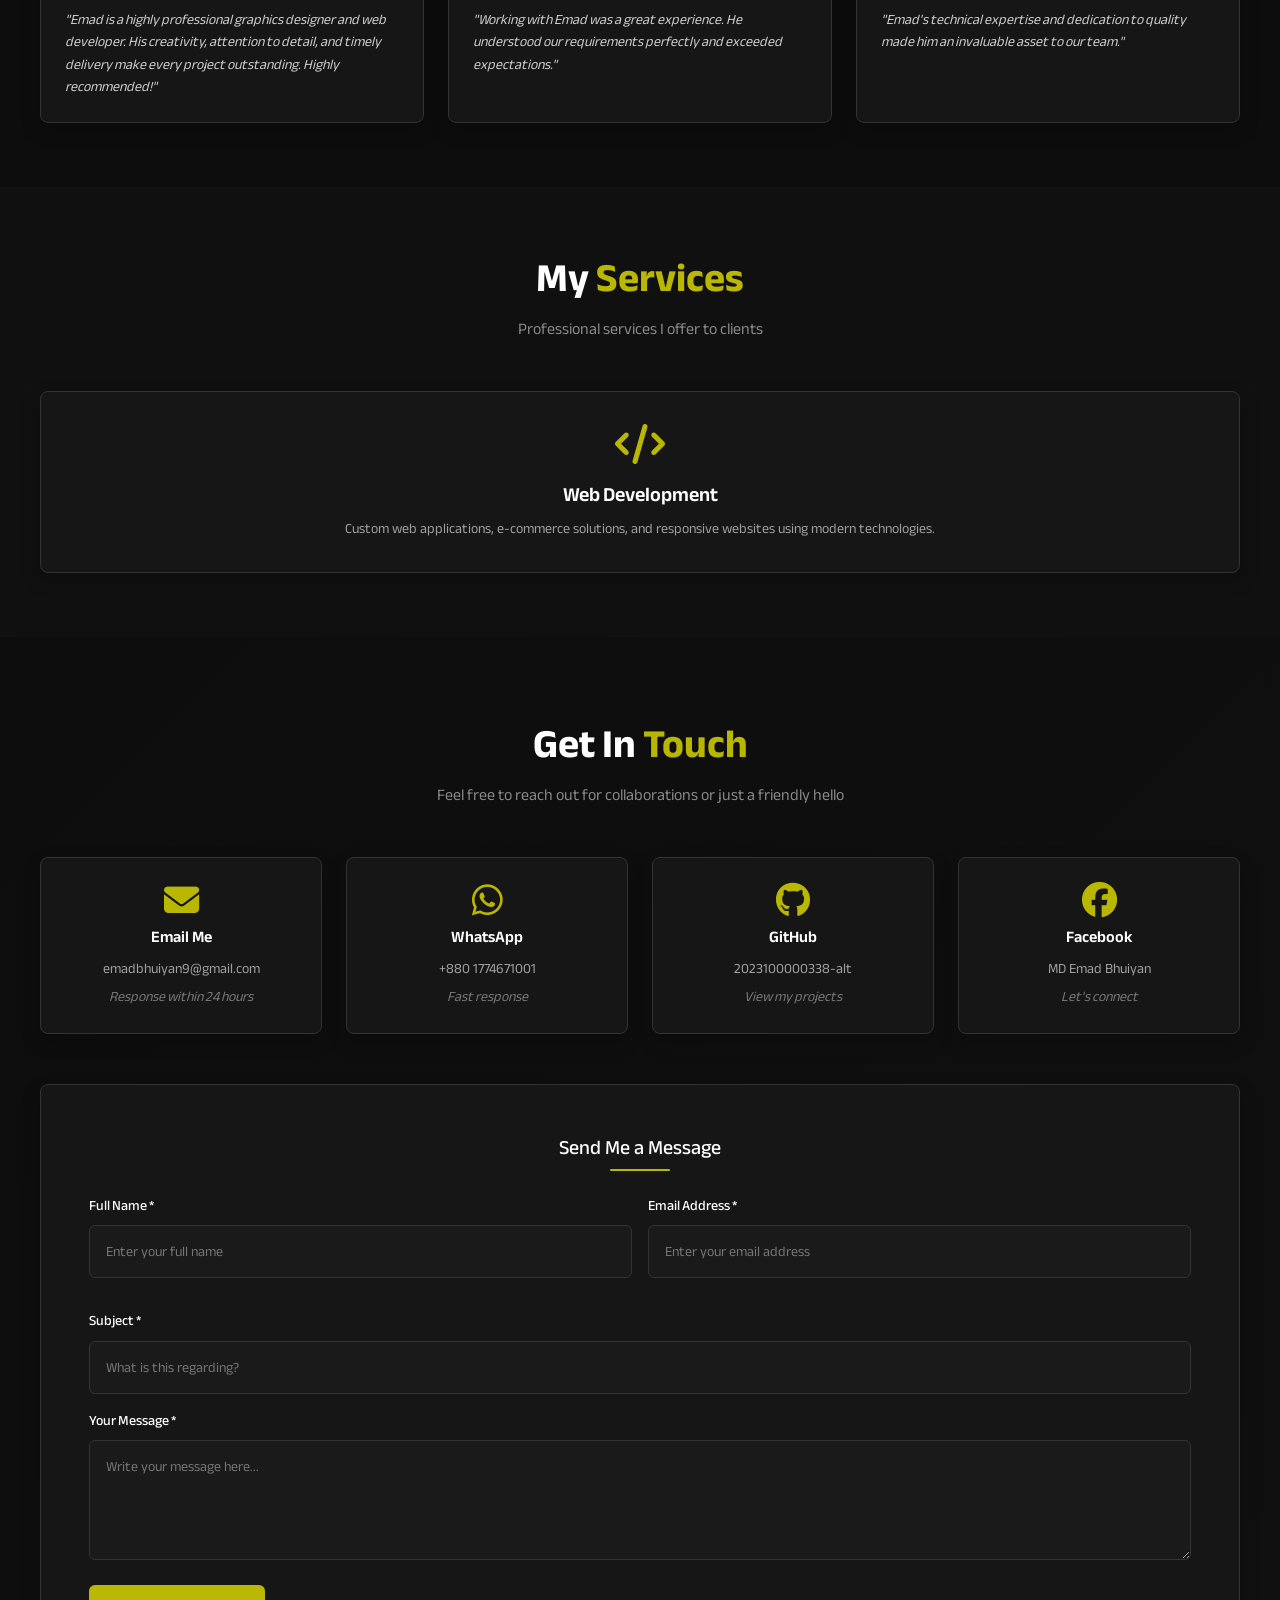
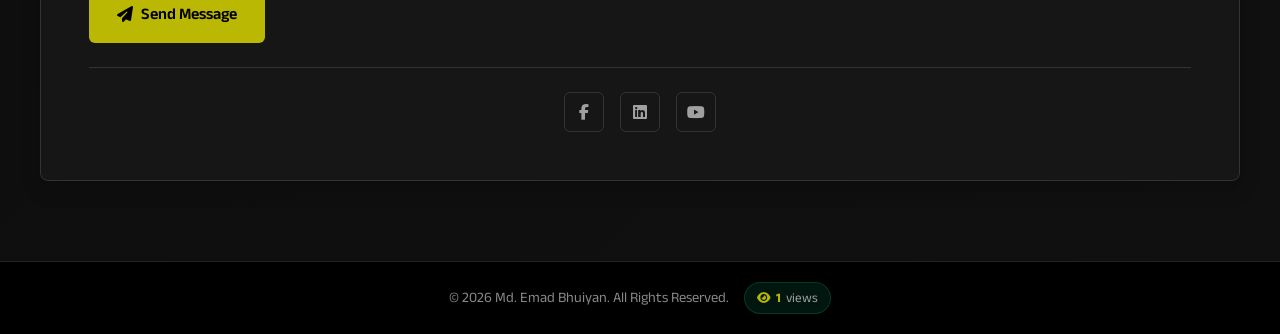
==== commit ad7a5fe4: "update" ====
--- a/index.html
+++ b/index.html
@@ -6,6 +6,7 @@
     <meta name="google-site-verification" content="bUaR6mgx_Sz5ELmNCUp4jcnCb36u_0n76wUcNpuhDoY" />
     <meta name="description" content="Md. Emad Bhuiyan is a Full Stack Web Developer skilled in Java, Spring Boot, React, and MySQL. Explore projects, portfolio, and modern web development work.">
     <meta name="author" content="Md. Emad Bhuiyan">
+    <meta property="og:type" content="website">
     <meta property="og:url" content="https://eb-portfoilo.vercel.app/">
     <title>Md. Emad Bhuiyan | Portfolio</title>
     
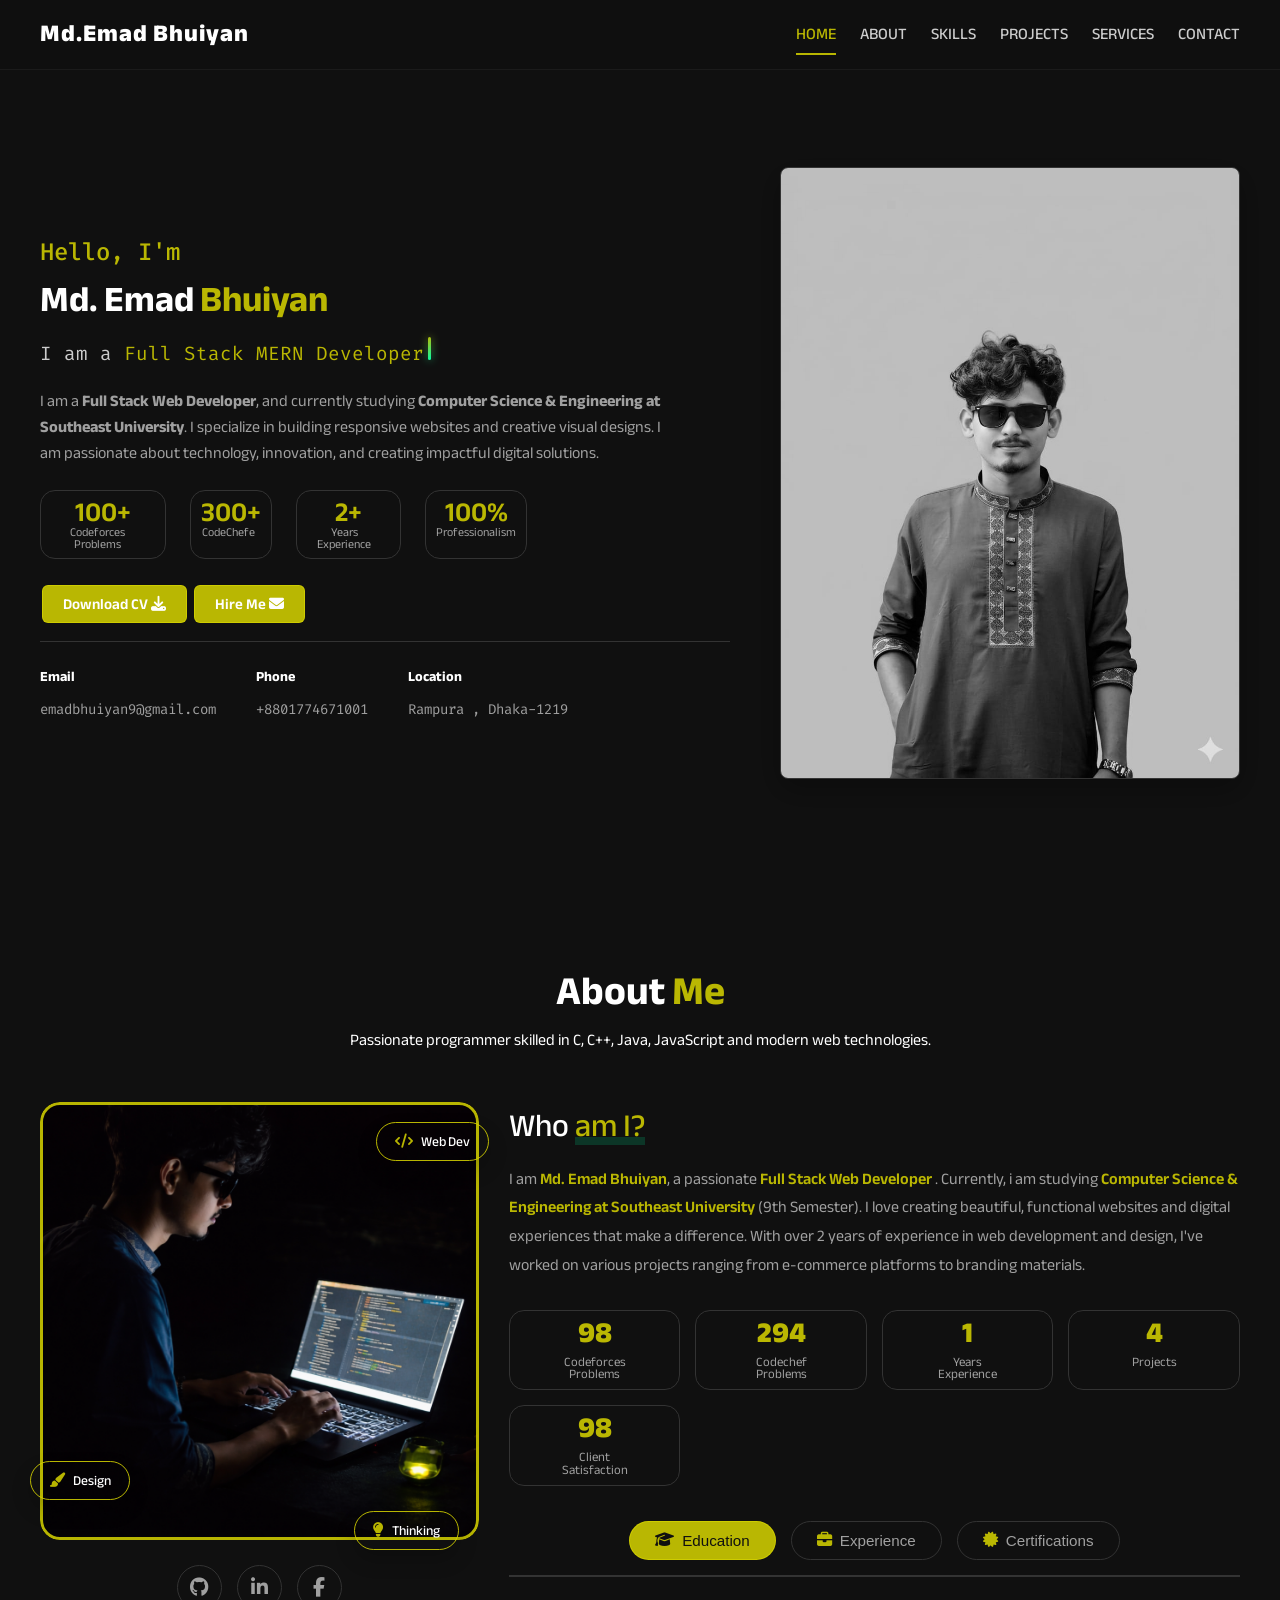
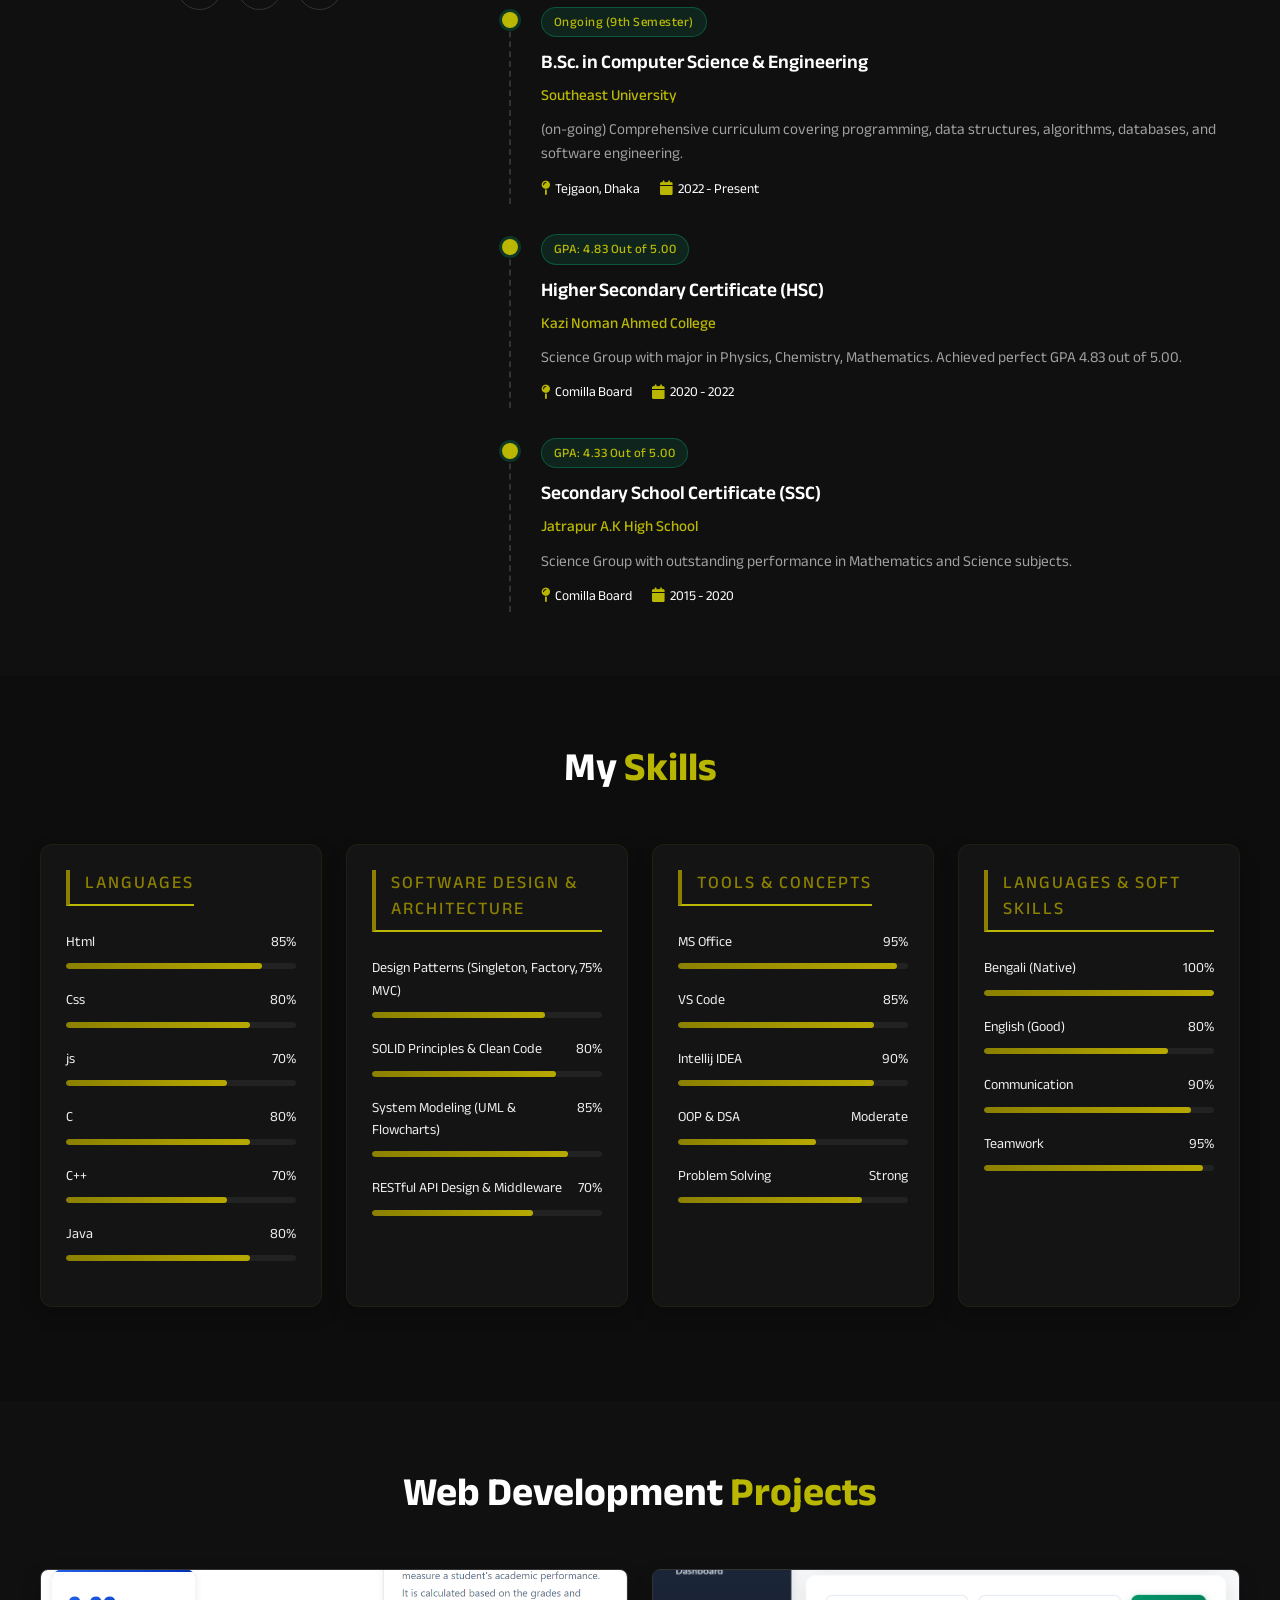
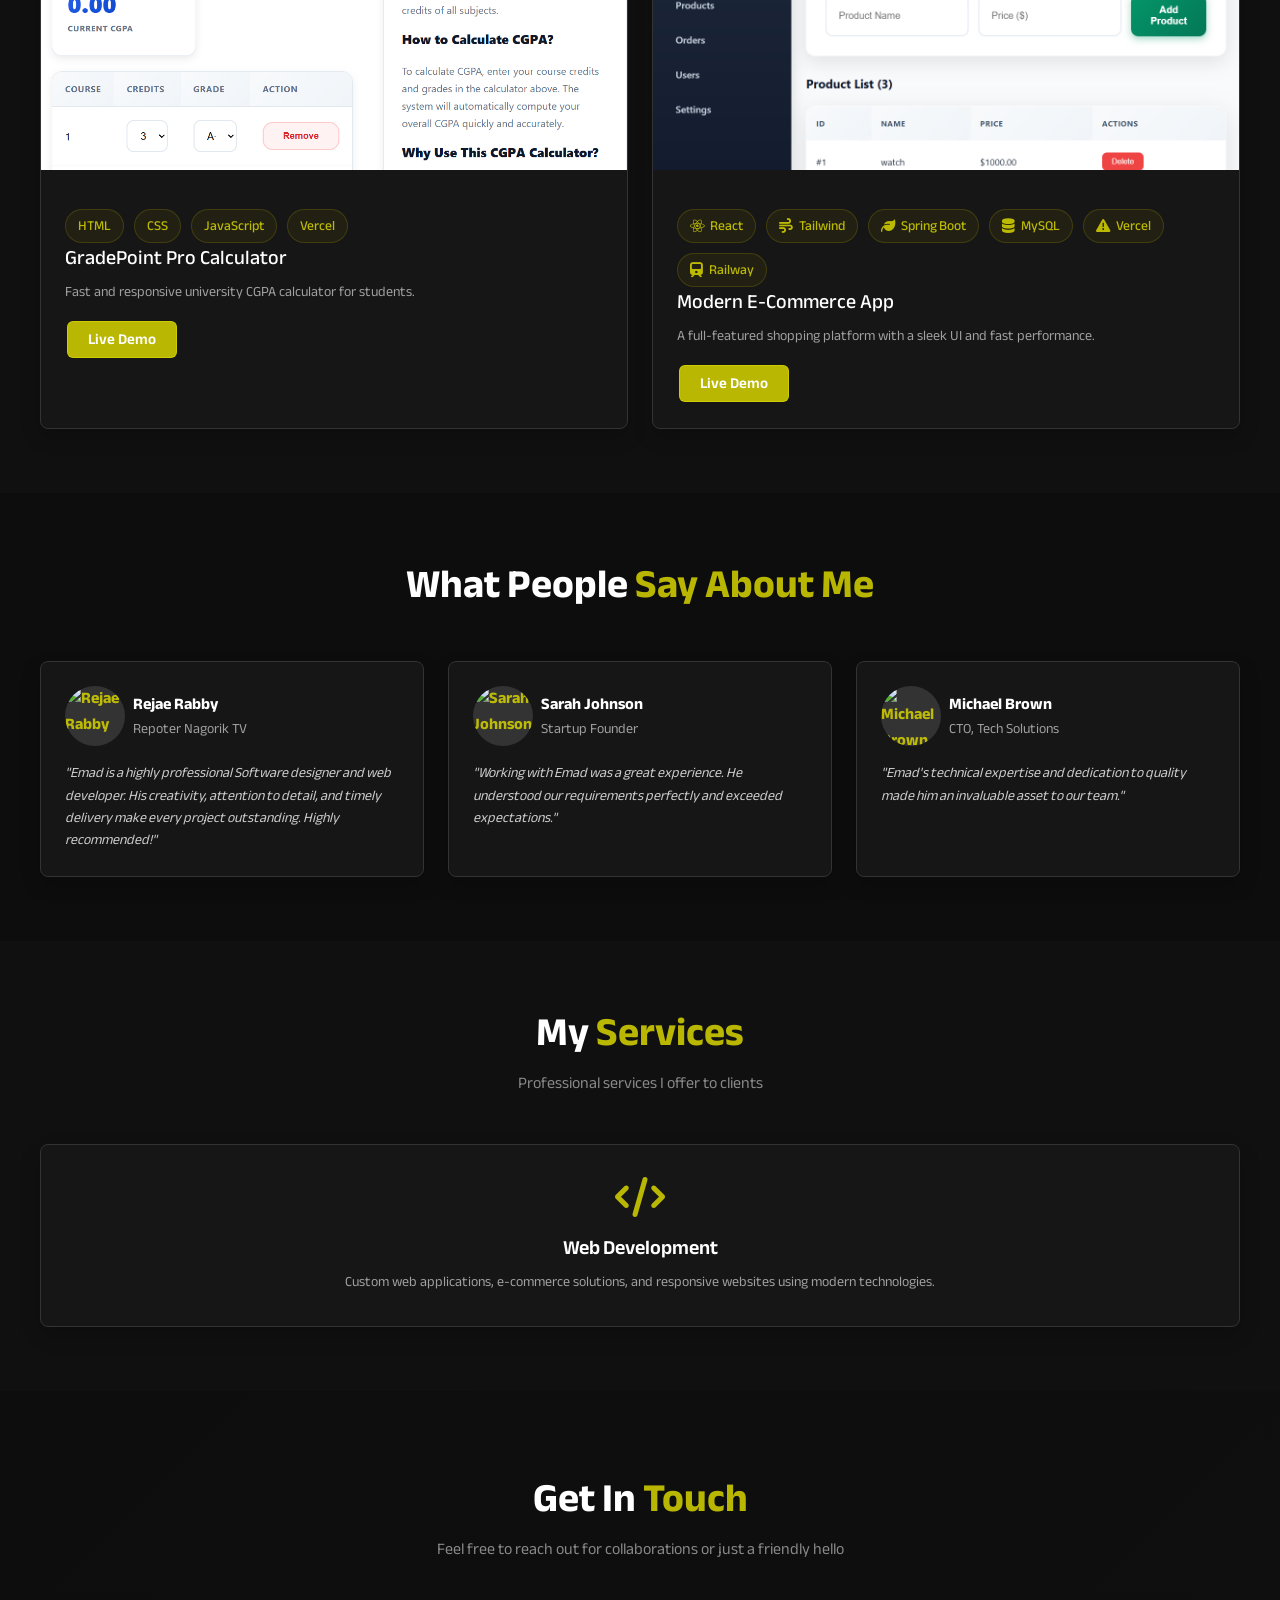
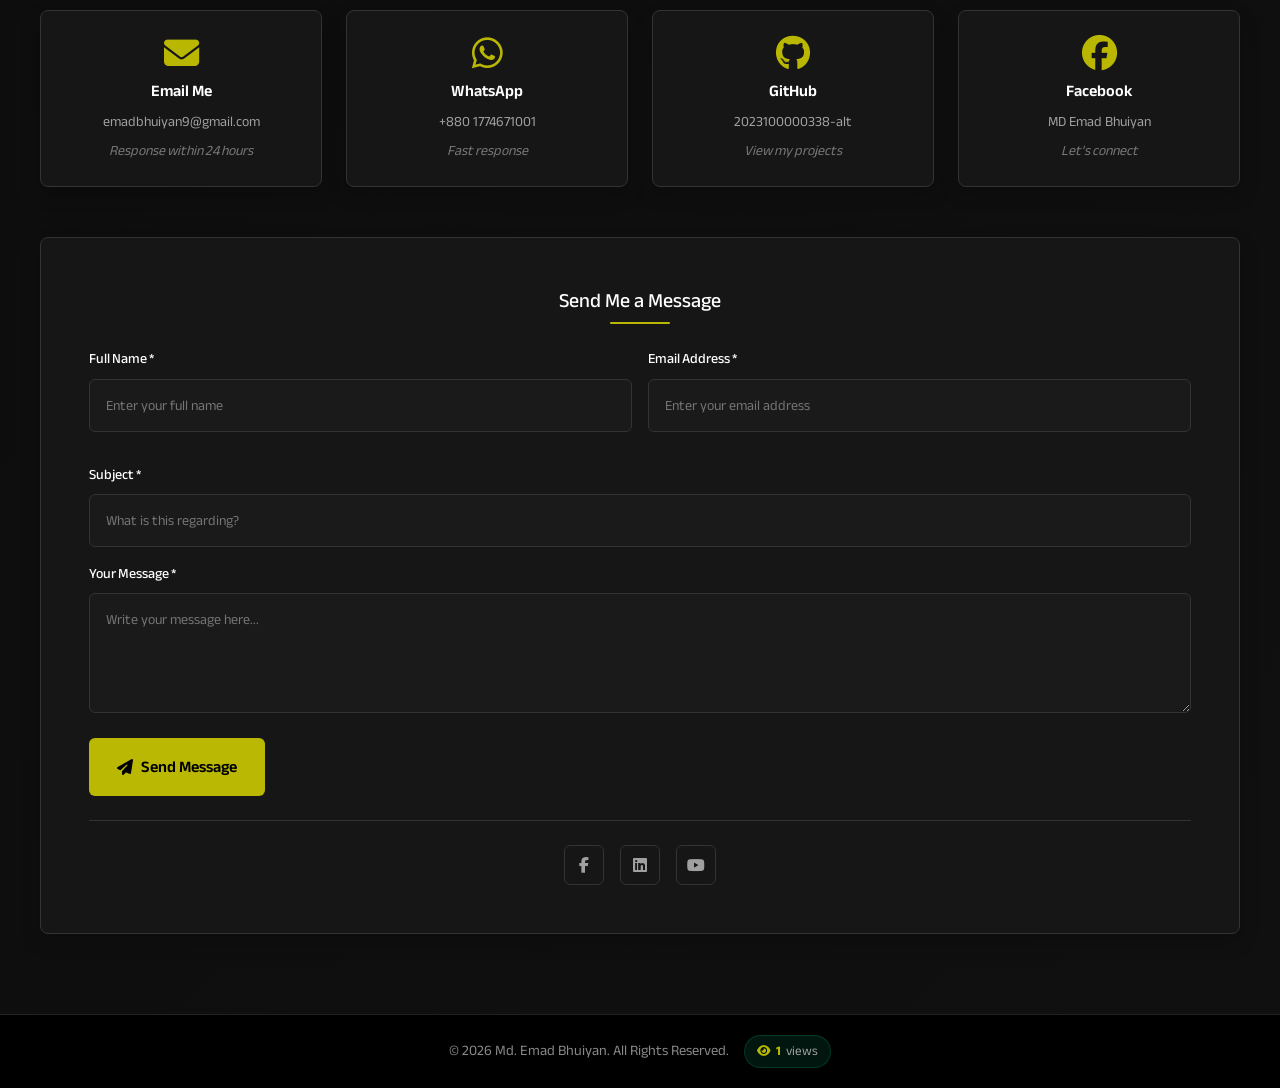
==== commit aaa55635: "update all new system and vetion 02" ====
--- a/index.html
+++ b/index.html
@@ -1,28 +1,33 @@
 <!DOCTYPE html>
 <html lang="en">
+
 <head>
     <meta charset="UTF-8">
     <meta name="viewport" content="width=device-width, initial-scale=1.0">
     <meta name="google-site-verification" content="bUaR6mgx_Sz5ELmNCUp4jcnCb36u_0n76wUcNpuhDoY" />
-    <meta name="description" content="Md. Emad Bhuiyan is a Full Stack Web Developer skilled in Java, Spring Boot, React, and MySQL. Explore projects, portfolio, and modern web development work.">
+    <meta name="description"
+        content="Md. Emad Bhuiyan is a Full Stack Web Developer skilled in Java, Spring Boot, React, and MySQL. Explore projects, portfolio, and modern web development work.">
     <meta name="author" content="Md. Emad Bhuiyan">
     <meta property="og:type" content="website">
     <meta property="og:url" content="https://eb-portfoilo.vercel.app/">
     <title>Md. Emad Bhuiyan | Portfolio</title>
-    
+
     <link rel="preconnect" href="https://fonts.googleapis.com">
     <link rel="preconnect" href="https://fonts.gstatic.com" crossorigin>
-    <link href="https://fonts.googleapis.com/css2?family=Anek+Bangla:wght@300;400;600;700&family=Fira+Code:wght@400;600&display=swap" rel="stylesheet">
-    
+    <link
+        href="https://fonts.googleapis.com/css2?family=Anek+Bangla:wght@300;400;600;700&family=Fira+Code:wght@400;600&display=swap"
+        rel="stylesheet">
+
     <link rel="stylesheet" href="https://cdnjs.cloudflare.com/ajax/libs/font-awesome/6.5.1/css/all.min.css">
     <link rel="stylesheet" href="styles.css">
 </head>
+
 <body>
 
     <nav class="navbar">
         <div class="container">
             <a href="#top" class="logo">
-               Md.Emad Bhuiyan
+                Md.Emad Bhuiyan
             </a>
             <ul class="nav-menu">
                 <li><a href="#home" class="active">Home</a></li>
@@ -43,26 +48,29 @@
             <div class="hero-wrapper">
                 <div class="hero-text">
                     <h3>Hello, I'm</h3>
-                    <h1>Md. Emad  <span style="color:var(--primary-color)">Bhuiyan</span></h1>
-                    
-                    <div style="font-size: 1.2rem; color: #ccc; margin-bottom: 20px; font-family: 'Fira Code', monospace;">
+                    <h1>Md. Emad <span style="color:var(--primary-color)">Bhuiyan</span></h1>
+
+                    <div
+                        style="font-size: 1.2rem; color: #ccc; margin-bottom: 20px; font-family: 'Fira Code', monospace;">
                         I am a <span class="typed-text" style="color: var(--primary-color);"></span>
                     </div>
-                    
+
                     <p class="hero-paragraph">
-                        I am a <strong>Full Stack Web Developer</strong>, and <strong></strong> currently studying <strong>Computer Science & Engineering at Southeast University</strong>. 
-                        I specialize in building responsive websites and creative visual designs. I am passionate about technology, innovation, and creating impactful digital solutions.
+                        I am a <strong>Full Stack Web Developer</strong>, and <strong></strong> currently studying
+                        <strong>Computer Science & Engineering at Southeast University</strong>.
+                        I specialize in building responsive websites and creative visual designs. I am passionate about
+                        technology, innovation, and creating impactful digital solutions.
                     </p>
-                    
+
                     <div class="hero-stats">
                         <div class="stat-box">
                             <h4>100+</h4>
                             <p>Codeforces Problems</p>
-                            
-                        </div>
-                         <div class="stat-box">
-                        
-                             <h4>300+</h4>
+
+                        </div>
+                        <div class="stat-box">
+
+                            <h4>300+</h4>
                             <p>CodeChefe</p>
                         </div>
                         <div class="stat-box">
@@ -100,237 +108,252 @@
         </div>
     </section>
 
-<!-- About Section -->
-<section class="about section" id="about">
-    <div class="container">
-        <div class="section-header">
-            <h2 class="section-title">About <span>Me</span></h2>
-            <p class="section-subtitle">
-                Passionate programmer skilled in C, C++, Java, and modern web technologies.
-            </p>
-        </div>
-
-        <div class="about-wrapper">
-            <!-- Left Side - Profile Image -->
-            <div class="about-left">
-                <div class="profile-card">
-                    <div class="profile-image-wrapper">
-                        <div class="profile-image">
-                            <img src="images/drack_photo.png" alt="Md. Emad Bhuiyan">
-                            <div class="image-border"></div>
-                        </div>
-                        
-                        <!-- Floating Elements -->
-                        <div class="floating-badge badge-1">
-                            <i class="fas fa-code"></i>
-                            <span>Web Dev</span>
-                        </div>
-                        <div class="floating-badge badge-2">
-                            <i class="fas fa-paint-brush"></i>
-                            <span>Design</span>
-                        </div>
-                        <div class="floating-badge badge-3">
-                            <i class="fas fa-lightbulb"></i>
-                            <span>Thinking</span>
-                        </div>
-                    </div>
-                    
-                    <!-- Social Links -->
-                    <div class="profile-social">
-                        <a href="https://github.com/2023100000338-alt" target="_blank" class="social-link">
-                            <i class="fab fa-github"></i>
-                        <!-- </a>
-                        <a href="https://linkedin.com/in/mdwalidbhuiyan" target="_blank" class="social-link">
-                            <i class="fab fa-linkedin-in"></i>
-                        </a> -->
-                        <a href="https://www.facebook.com/md.emad.524381" target="_blank" class="social-link">
-                            <i class="fab fa-facebook-f"></i>
-                        </a>
-                        
-                    </div>
-                </div>
-            </div>
-
-            <!-- Right Side - Content -->
-            <div class="about-right">
-                <!-- Who am I? Section -->
-                <div class="who-am-i">
-                    <h3>Who <span>am I?</span></h3>
-                    <p>
-                        I am <strong>Md. Emad Bhuiyan</strong>, a passionate <strong>Full Stack Web Developer</strong> <strong></strong>. 
-                        Currently, i am studying <strong>Computer Science & Engineering at Southeast University</strong> (9th Semester). 
-                        I love creating beautiful, functional websites and digital experiences that make a difference. 
-                        With over 2 years of experience in web development and design, I've worked on various projects 
-                        ranging from e-commerce platforms to branding materials.
-                    </p>
-                </div>
-
-                <!-- Stats Counter -->
-                <div class="stats-container">
-                    <div class="stat-box">
-                        <div class="stat-number" data-target="100">100</div>
-                        <div class="stat-label">Codeforces<br>Problems</div>
-                    </div>
-                    <div class="stat-box">
-                        <div class="stat-number" data-target="300">300+</div>
-                        <div class="stat-label">Codechef<br>Problems</div>
-                    </div>
-                    <div class="stat-box">
-                        <div class="stat-number" data-target="2">2</div>
-                        <div class="stat-label">Years<br>Experience</div>
-                    </div>
-                    <div class="stat-box">
-                        <div class="stat-number" data-target="5">5</div>
-                        <div class="stat-label">Projects</div>
-                    </div>
-                    <div class="stat-box">
-                        <div class="stat-number" data-target="100">100</div>
-                        <div class="stat-label">Client<br>Satisfaction</div>
-                    </div>
-                </div>
-
-                <!-- Tabs Navigation -->
-                <div class="about-tabs">
-                    <button class="tab-btn active" data-tab="education">
-                        <i class="fas fa-graduation-cap"></i>
-                        Education
-                    </button>
-                    <button class="tab-btn" data-tab="experience">
-                        <i class="fas fa-briefcase"></i>
-                        Experience
-                    </button>
-                    <button class="tab-btn" data-tab="certification">
-                        <i class="fas fa-certificate"></i>
-                        Certifications
-                    </button>
-                </div>
-
-                <!-- Education Tab Content (Your exact design from image) -->
-                <div class="tab-content active" id="education">
-                    <!-- Education Item 1 - B.Sc. -->
-                    <div class="timeline-item">
-                        <div class="timeline-marker"></div>
-                        <div class="timeline-content">
-                            <div class="timeline-header">
-                                <span class="timeline-badge">Ongoing (8th Semester)</span>
-                            </div>
-                            <h4 class="timeline-title">B.Sc. in Computer Science & Engineering</h4>
-                            <p class="timeline-subtitle">Southeast University</p>
-                            <p class="timeline-description">
-                                (on-going) Comprehensive curriculum covering programming, data structures, algorithms, databases, and software engineering.
-                            </p>
-                            <div class="timeline-meta">
-                                <span><i class="fas fa-map-pin"></i> Tejgaon, Dhaka</span>
-                                <span><i class="fas fa-calendar"></i> 2022 - Present</span>
-                            </div>
-                        </div>
-                    </div>
-
-                    <!-- Education Item 2 - HSC -->
-                    <div class="timeline-item">
-                        <div class="timeline-marker"></div>
-                        <div class="timeline-content">
-                            <div class="timeline-header">
-                                <span class="timeline-badge">GPA: 4.83 Out of 5.00</span>
-                            </div>
-                            <h4 class="timeline-title">Higher Secondary Certificate (HSC)</h4>
-                            <p class="timeline-subtitle">Kazi Noman Ahmed College</p>
-                            <p class="timeline-description">
-                                Science Group with major in Physics, Chemistry, Mathematics. Achieved perfect GPA 4.83 out of 5.00.
-                            </p>
-                            <div class="timeline-meta">
-                                <span><i class="fas fa-map-pin"></i> Comilla Board</span>
-                                <span><i class="fas fa-calendar"></i> 2020 - 2022</span>
-                            </div>
-                        </div>
-                    </div>
-
-                    <!-- Education Item 3 - SSC -->
-                    <div class="timeline-item">
-                        <div class="timeline-marker"></div>
-                        <div class="timeline-content">
-                            <div class="timeline-header">
-                                <span class="timeline-badge">GPA: 4.33 Out of 5.00</span>
-                            </div>
-                            <h4 class="timeline-title">Secondary School Certificate (SSC)</h4>
-                            <p class="timeline-subtitle">Jatrapur A.K High School</p>
-                            <p class="timeline-description">
-                                Science Group with outstanding performance in Mathematics and Science subjects.
-                            </p>
-                            <div class="timeline-meta">
-                                <span><i class="fas fa-map-pin"></i> Comilla Board</span>
-                                <span><i class="fas fa-calendar"></i> 2015 - 2020</span>
-                            </div>
-                        </div>
-                    </div>
-                </div>
-
-                <!-- Experience Tab Content -->
-                <div class="tab-content" id="experience">
-                    <!-- Experience Item 1 -->
-                    <div class="timeline-item">
-                        <div class="timeline-marker"></div>
-                        <div class="timeline-content">
-                            <div class="timeline-header">
-                                <span class="timeline-badge">August 2025 – Present</span>
-                            </div>
-                            <h4 class="timeline-title">Social Media Advisor & Professional Graphics Designer</h4>
-                            <p class="timeline-subtitle">Elite Learner Academy</p>
-                            <ul class="timeline-list">
-                                <li><i class="fas fa-check-circle"></i> Managed social media strategy and content planning</li>
-                                <li><i class="fas fa-check-circle"></i> Designed promotional and branding graphics</li>
-                                <li><i class="fas fa-check-circle"></i> Created visual content for marketing campaigns</li>
-                            </ul>
-                            <div class="timeline-meta">
-                                <span><i class="fas fa-briefcase"></i> Part-time</span>
-                                <span><i class="fas fa-map-pin"></i> 90/A Mukul Tower, Mouchak, Malibagh, Dhaka-1217</span>
-                            </div>
-                        </div>
-                    </div>
-
-                    <!-- Experience Item 2 -->
-                    <!-- <div class="timeline-item">
-                        <div class="timeline-marker"></div>
-                        <div class="timeline-content">
-                            <div class="timeline-header">
-                                <span class="timeline-badge">March 2021 – June 2023</span>
-                            </div>
-                            <h4 class="timeline-title">Student Mentor</h4>
-                            <p class="timeline-subtitle">Career IT Institute</p>
-                            <ul class="timeline-list">
-                                <li><i class="fas fa-check-circle"></i> Mentored 50+ students</li>
-                                <li><i class="fas fa-check-circle"></i> Reviewed assignments and provided feedback</li>
-                                <li><i class="fas fa-check-circle"></i> Conducted workshops on problem-solving</li>
-                            </ul>
-                            <div class="timeline-meta">
-                                <span><i class="fas fa-briefcase"></i> Part-time</span>
-                                <span><i class="fas fa-map-pin"></i> 103/2 Green Road, Farmgate, Dhaka-1215</span>
-                            </div>
-                        </div>
-                    </div>
-                </div> -->
-
-                <!-- Certifications Tab Content -->
-                <div class="tab-content" id="certification">
-                    <!-- Certification Item 1 -->
-                    <div class="certificate-item">
-                        <div class="certificate-icon">
+    <!-- About Section -->
+    <section class="about section" id="about">
+        <div class="container">
+            <div class="section-header">
+                <h2 class="section-title">About <span>Me</span></h2>
+                <p class="section-subtitle">
+                    Passionate programmer skilled in C, C++, Java, JavaScript and modern web technologies.
+                </p>
+            </div>
+
+            <div class="about-wrapper">
+                <!-- Left Side - Profile Image -->
+                <div class="about-left">
+                    <div class="profile-card">
+                        <div class="profile-image-wrapper">
+                            <div class="profile-image">
+                                <img src="images/drack_photo.png" alt="Md. Emad Bhuiyan">
+                                <div class="image-border"></div>
+                            </div>
+
+                            <!-- Floating Elements -->
+                            <div class="floating-badge badge-1">
+                                <i class="fas fa-code"></i>
+                                <span>Web Dev</span>
+                            </div>
+                            <div class="floating-badge badge-2">
+                                <i class="fas fa-paint-brush"></i>
+                                <span>Design</span>
+                            </div>
+                            <div class="floating-badge badge-3">
+                                <i class="fas fa-lightbulb"></i>
+                                <span>Thinking</span>
+                            </div>
+                        </div>
+
+                        <!-- Social Links -->
+                        <div class="profile-social">
+                            <a href="https://github.com/2023100000338-alt" target="_blank" class="social-link">
+                                <i class="fab fa-github"></i>
+                            </a>
+                            <a href="" target="_blank" class="social-link">
+                                <i class="fab fa-linkedin-in"></i>
+                            </a>
+                            <a href="https://www.facebook.com/md.emad.524381" target="_blank" class="social-link">
+                                <i class="fab fa-facebook-f"></i>
+                            </a>
+
+                        </div>
+                    </div>
+                </div>
+
+                <!-- Right Side - Content -->
+                <div class="about-right">
+                    <!-- Who am I? Section -->
+                    <div class="who-am-i">
+                        <h3>Who <span>am I?</span></h3>
+                        <p>
+                            I am <strong>Md. Emad Bhuiyan</strong>, a passionate <strong>Full Stack Web
+                                Developer</strong> <strong></strong>.
+                            Currently, i am studying <strong>Computer Science & Engineering at Southeast
+                                University</strong> (9th Semester).
+                            I love creating beautiful, functional websites and digital experiences that make a
+                            difference.
+                            With over 2 years of experience in web development and design, I've worked on various
+                            projects
+                            ranging from e-commerce platforms to branding materials.
+                        </p>
+                    </div>
+
+                    <!-- Stats Counter -->
+                    <div class="stats-container">
+                        <div class="stat-box">
+                            <div class="stat-number" data-target="100">100</div>
+                            <div class="stat-label">Codeforces<br>Problems</div>
+                        </div>
+                        <div class="stat-box">
+                            <div class="stat-number" data-target="300">300+</div>
+                            <div class="stat-label">Codechef<br>Problems</div>
+                        </div>
+                        <div class="stat-box">
+                            <div class="stat-number" data-target="2">2</div>
+                            <div class="stat-label">Years<br>Experience</div>
+                        </div>
+                        <div class="stat-box">
+                            <div class="stat-number" data-target="5">5</div>
+                            <div class="stat-label">Projects</div>
+                        </div>
+                        <div class="stat-box">
+                            <div class="stat-number" data-target="100">100</div>
+                            <div class="stat-label">Client<br>Satisfaction</div>
+                        </div>
+                    </div>
+
+                    <!-- Tabs Navigation -->
+                    <div class="about-tabs">
+                        <button class="tab-btn active" data-tab="education">
+                            <i class="fas fa-graduation-cap"></i>
+                            Education
+                        </button>
+                        <button class="tab-btn" data-tab="experience">
+                            <i class="fas fa-briefcase"></i>
+                            Experience
+                        </button>
+                        <button class="tab-btn" data-tab="certification">
                             <i class="fas fa-certificate"></i>
-                        </div>
-                        <div class="certificate-details">
-                            <span class="certificate-badge">Govt. Approved</span>
-                            <h4>Computer Office Application</h4>
-                            <p class="certificate-issuer">National Training Program</p>
-                            <p class="certificate-desc">Comprehensive training on MS Office Suite and office management applications <strong>with Grade A.</strong></p>
-                            <div class="certificate-meta">
-                                <span><i class="fas fa-calendar"></i> 2023</span>
-                                <span><i class="fas fa-clock"></i> 6 Months</span>
-                            </div>
-                        </div>
-                    </div>
-
-                    <!-- Certification Item 2 -->
-                    <div class="certificate-item">
+                            Certifications
+                        </button>
+                    </div>
+
+                    <!-- Education Tab Content (Your exact design from image) -->
+                    <div class="tab-content active" id="education">
+                        <!-- Education Item 1 - B.Sc. -->
+                        <div class="timeline-item">
+                            <div class="timeline-marker"></div>
+                            <div class="timeline-content">
+                                <div class="timeline-header">
+                                    <span class="timeline-badge">Ongoing (9th Semester)</span>
+                                </div>
+                                <h4 class="timeline-title">B.Sc. in Computer Science & Engineering</h4>
+                                <p class="timeline-subtitle">Southeast University</p>
+                                <p class="timeline-description">
+                                    (on-going) Comprehensive curriculum covering programming, data structures,
+                                    algorithms, databases, and software engineering.
+                                </p>
+                                <div class="timeline-meta">
+                                    <span><i class="fas fa-map-pin"></i> Tejgaon, Dhaka</span>
+                                    <span><i class="fas fa-calendar"></i> 2022 - Present</span>
+                                </div>
+                            </div>
+                        </div>
+
+                        <!-- Education Item 2 - HSC -->
+                        <div class="timeline-item">
+                            <div class="timeline-marker"></div>
+                            <div class="timeline-content">
+                                <div class="timeline-header">
+                                    <span class="timeline-badge">GPA: 4.83 Out of 5.00</span>
+                                </div>
+                                <h4 class="timeline-title">Higher Secondary Certificate (HSC)</h4>
+                                <p class="timeline-subtitle">Kazi Noman Ahmed College</p>
+                                <p class="timeline-description">
+                                    Science Group with major in Physics, Chemistry, Mathematics. Achieved perfect GPA
+                                    4.83 out of 5.00.
+                                </p>
+                                <div class="timeline-meta">
+                                    <span><i class="fas fa-map-pin"></i> Comilla Board</span>
+                                    <span><i class="fas fa-calendar"></i> 2020 - 2022</span>
+                                </div>
+                            </div>
+                        </div>
+
+                        <!-- Education Item 3 - SSC -->
+                        <div class="timeline-item">
+                            <div class="timeline-marker"></div>
+                            <div class="timeline-content">
+                                <div class="timeline-header">
+                                    <span class="timeline-badge">GPA: 4.33 Out of 5.00</span>
+                                </div>
+                                <h4 class="timeline-title">Secondary School Certificate (SSC)</h4>
+                                <p class="timeline-subtitle">Jatrapur A.K High School</p>
+                                <p class="timeline-description">
+                                    Science Group with outstanding performance in Mathematics and Science subjects.
+                                </p>
+                                <div class="timeline-meta">
+                                    <span><i class="fas fa-map-pin"></i> Comilla Board</span>
+                                    <span><i class="fas fa-calendar"></i> 2015 - 2020</span>
+                                </div>
+                            </div>
+                        </div>
+                    </div>
+
+                    <!-- Experience Tab Content -->
+                    <div class="tab-content" id="experience">
+                        <!-- Experience Item 1 -->
+                        <div class="timeline-item">
+                            <div class="timeline-marker"></div>
+                            <div class="timeline-content">
+                                <div class="timeline-header">
+                                    <span class="timeline-badge">August 2025 – Present</span>
+                                </div>
+                                <h4 class="timeline-title">Software Developer & Web Engineer</h4>
+                                <p class="timeline-subtitle">Elite Learner Academy</p>
+
+                                <ul class="timeline-list">
+                                    <li><i class="fas fa-code"></i> Developing and maintaining the official academy
+                                        website using modern frameworks.</li>
+                                    <li><i class="fas fa-laptop-code"></i> Building responsive UI components and
+                                        ensuring cross-browser compatibility.</li>
+                                    <li><i class="fas fa-database"></i> Optimizing web performance and managing student
+                                        data systems.</li>
+                                    <li><i class="fas fa-mobile-alt"></i> Designing mobile-first features for better
+                                        accessibility.</li>
+                                </ul>
+                            </div>
+                            <div class="timeline-item">
+                                <div class="timeline-marker"></div>
+                                <div class="timeline-content">
+                                    <div class="timeline-header">
+                                        <span class="timeline-badge">August 2025 – Present</span>
+                                    </div>
+                                    <h4 class="timeline-title">Software Developer & Web Engineer</h4>
+                                    <p class="timeline-subtitle">Elite Learner Academy</p>
+
+                                    <ul class="timeline-list">
+                                        <li><i class="fas fa-code"></i> Developing and maintaining the official academy
+                                            website using modern frameworks.</li>
+                                        <li><i class="fas fa-laptop-code"></i> Building responsive UI components and
+                                            ensuring cross-browser compatibility.</li>
+                                        <li><i class="fas fa-database"></i> Optimizing web performance and managing
+                                            student data systems.</li>
+                                        <li><i class="fas fa-mobile-alt"></i> Designing mobile-first features for better
+                                            accessibility.</li>
+                                    </ul>
+
+                                    <!-- <div class="timeline-meta">
+            <span><i class="fas fa-briefcase"></i> Part-time</span>
+            <span><i class="fas fa-map-pin"></i> 90/A Mukul Tower, Mouchak, Malibagh, Dhaka-1217</span>
+        </div> -->
+                                </div>
+
+                            </div>
+
+
+
+                            <!-- Certifications Tab Content -->
+                            <div class="tab-content" id="certification">
+                                <!-- Certification Item 1 -->
+                                <div class="certificate-item">
+                                    <div class="certificate-icon">
+                                        <i class="fas fa-certificate"></i>
+                                    </div>
+                                    <div class="certificate-details">
+                                        <span class="certificate-badge">Govt. Approved</span>
+                                        <h4>Computer Office Application</h4>
+                                        <p class="certificate-issuer">National Training Program</p>
+                                        <p class="certificate-desc">Comprehensive training on MS Office Suite and office
+                                            management applications <strong>with Grade A.</strong></p>
+                                        <div class="certificate-meta">
+                                            <span><i class="fas fa-calendar"></i> 2023</span>
+                                            <span><i class="fas fa-clock"></i> 6 Months</span>
+                                        </div>
+                                    </div>
+                                </div>
+
+                                <!-- Certification Item 2 -->
+                                <!-- <div class="certificate-item">
                         <div class="certificate-icon">
                             <i class="fas fa-laptop-code"></i>
                         </div>
@@ -344,10 +367,10 @@
                                 <span><i class="fas fa-clock"></i>Ongoing</span>
                             </div>
                         </div>
-                    </div>
-
-                    <!-- Certification Item 3 -->
-                    <!-- <div class="certificate-item">
+                    </div> -->
+
+                                <!-- Certification Item 3 -->
+                                <!-- <div class="certificate-item">
                         <div class="certificate-icon">
                             <i class="fas fa-paint-brush"></i>
                         </div>
@@ -362,198 +385,207 @@
                             </div>
                         </div>
                     </div> -->
+                            </div>
+                        </div>
+                    </div>
+                </div>
+    </section>
+
+    <section class="section" id="skills" style="background: #0d0d0d;">
+        <div class="container">
+            <div class="section-header">
+                <h2 class="section-title">My <span>Skills</span></h2>
+            </div>
+
+            <div class="skills-grid">
+                <div class="skill-category">
+                    <h3>Languages</h3>
+                    <div class="skill-bar">
+                        <div class="skill-info"><span>Html</span><span>85%</span></div>
+                        <div class="skill-progress">
+                            <div class="skill-per" style="width: 85%;"></div>
+                        </div>
+                    </div>
+                    <div class="skill-bar">
+                        <div class="skill-info"><span>Css</span><span>80%</span></div>
+                        <div class="skill-progress">
+                            <div class="skill-per" style="width: 80%;"></div>
+                        </div>
+                    </div>
+                    <div class="skill-bar">
+                        <div class="skill-info"><span>js</span><span>70%</span></div>
+                        <div class="skill-progress">
+                            <div class="skill-per" style="width: 70%;"></div>
+                        </div>
+                    </div>
+                    <div class="skill-bar">
+                        <div class="skill-info"><span>C</span><span>80%</span></div>
+                        <div class="skill-progress">
+                            <div class="skill-per" style="width: 80%;"></div>
+                        </div>
+                    </div>
+                    <div class="skill-bar">
+                        <div class="skill-info"><span>C++</span><span>70%</span></div>
+                        <div class="skill-progress">
+                            <div class="skill-per" style="width: 70%;"></div>
+                        </div>
+                    </div>
+                    <div class="skill-bar">
+                        <div class="skill-info"><span>Java</span><span>80%</span></div>
+                        <div class="skill-progress">
+                            <div class="skill-per" style="width: 80%;"></div>
+                        </div>
+                    </div>
+                </div>
+
+                <div class="skill-category">
+                    <h3>Software Design & Architecture</h3>
+
+                    <div class="skill-bar">
+                        <div class="skill-info"><span>Design Patterns (Singleton, Factory, MVC)</span><span>75%</span>
+                        </div>
+                        <div class="skill-progress">
+                            <div class="skill-per" style="width: 75%;"></div>
+                        </div>
+                    </div>
+
+                    <div class="skill-bar">
+                        <div class="skill-info"><span>SOLID Principles & Clean Code</span><span>80%</span></div>
+                        <div class="skill-progress">
+                            <div class="skill-per" style="width: 80%;"></div>
+                        </div>
+                    </div>
+
+                    <div class="skill-bar">
+                        <div class="skill-info"><span>System Modeling (UML & Flowcharts)</span><span>85%</span></div>
+                        <div class="skill-progress">
+                            <div class="skill-per" style="width: 85%;"></div>
+                        </div>
+
+                    </div>
+
+                    <div class="skill-bar">
+                        <div class="skill-info"><span>RESTful API Design & Middleware</span><span>70%</span></div>
+                        <div class="skill-progress">
+                            <div class="skill-per" style="width: 70%;"></div>
+                        </div>
+                    </div>
+                </div>
+
+                <div class="skill-category">
+                    <h3>Tools & Concepts</h3>
+                    <div class="skill-bar">
+                        <div class="skill-info"><span>MS Office</span><span>95%</span></div>
+                        <div class="skill-progress">
+                            <div class="skill-per" style="width: 95%;"></div>
+                        </div>
+                    </div>
+                    <div class="skill-bar">
+                        <div class="skill-info"><span>VS Code</span><span>85%</span></div>
+                        <div class="skill-progress">
+                            <div class="skill-per" style="width: 85%;"></div>
+                        </div>
+                    </div>
+                    <div class="skill-bar">
+                        <div class="skill-info"><span>Intellij IDEA</span><span>90%</span></div>
+                        <div class="skill-progress">
+                            <div class="skill-per" style="width: 85%;"></div>
+                        </div>
+                    </div>
+                    <div class="skill-bar">
+                        <div class="skill-info"><span>OOP & DSA</span><span>Moderate</span></div>
+                        <div class="skill-progress">
+                            <div class="skill-per" style="width: 60%;"></div>
+                        </div>
+                    </div>
+                    <div class="skill-bar">
+                        <div class="skill-info"><span>Problem Solving</span><span>Strong</span></div>
+                        <div class="skill-progress">
+                            <div class="skill-per" style="width: 80%;"></div>
+                        </div>
+                    </div>
+                </div>
+
+                <div class="skill-category">
+                    <h3>Languages & Soft Skills</h3>
+                    <div class="skill-bar">
+                        <div class="skill-info"><span>Bengali (Native)</span><span>100%</span></div>
+                        <div class="skill-progress">
+                            <div class="skill-per" style="width: 100%;"></div>
+                        </div>
+                    </div>
+                    <div class="skill-bar">
+                        <div class="skill-info"><span>English (Good)</span><span>80%</span></div>
+                        <div class="skill-progress">
+                            <div class="skill-per" style="width: 80%;"></div>
+                        </div>
+                    </div>
+                    <div class="skill-bar">
+                        <div class="skill-info"><span>Communication</span><span>90%</span></div>
+                        <div class="skill-progress">
+                            <div class="skill-per" style="width: 90%;"></div>
+                        </div>
+                    </div>
+                    <div class="skill-bar">
+                        <div class="skill-info"><span>Teamwork</span><span>95%</span></div>
+                        <div class="skill-progress">
+                            <div class="skill-per" style="width: 95%;"></div>
+                        </div>
+                    </div>
                 </div>
             </div>
         </div>
-    </div>
-</section>
-
-    <section class="section" id="skills" style="background: #0d0d0d;">
-    <div class="container">
-        <div class="section-header">
-            <h2 class="section-title">My <span>Skills</span></h2>
-        </div>
-
-        <div class="skills-grid">
-            <div class="skill-category">
-                <h3>Languages</h3>
-                <div class="skill-bar">
-                    <div class="skill-info"><span>Html</span><span>85%</span></div>
-                    <div class="skill-progress"><div class="skill-per" style="width: 85%;"></div></div>
-                </div>
-                <div class="skill-bar">
-                    <div class="skill-info"><span>Css</span><span>80%</span></div>
-                    <div class="skill-progress"><div class="skill-per" style="width: 80%;"></div></div>
-                </div>
-                <div class="skill-bar">
-                    <div class="skill-info"><span>js</span><span>70%</span></div>
-                    <div class="skill-progress"><div class="skill-per" style="width: 70%;"></div></div>
-                </div>
-                <div class="skill-bar">
-                    <div class="skill-info"><span>C</span><span>80%</span></div>
-                    <div class="skill-progress"><div class="skill-per" style="width: 80%;"></div></div>
-                </div>
-                <div class="skill-bar">
-                    <div class="skill-info"><span>C++</span><span>70%</span></div>
-                    <div class="skill-progress"><div class="skill-per" style="width: 70%;"></div></div>
-                </div>
-                <div class="skill-bar">
-                    <div class="skill-info"><span>Java</span><span>80%</span></div>
-                    <div class="skill-progress"><div class="skill-per" style="width: 80%;"></div></div>
-                </div>
-            </div>
-
-            <div class="skill-category">
-                <h3>Editing & Design</h3>
-                <div class="skill-bar">
-                    <div class="skill-info"><span>Capcut / Filmora</span><span>90%</span></div>
-                    <div class="skill-progress"><div class="skill-per" style="width: 90%;"></div></div>
-                </div>
-                <div class="skill-bar">
-                    <div class="skill-info"><span>Premiere Pro</span><span>65%</span></div>
-                    <div class="skill-progress"><div class="skill-per" style="width: 65%;"></div></div>
-                </div>
-                <div class="skill-bar">
-                    <div class="skill-info"><span>Photoshop</span><span>80%</span></div>
-                    <div class="skill-progress"><div class="skill-per" style="width: 80%;"></div></div>
-                </div>
-                <div class="skill-bar">
-                    <div class="skill-info"><span>Illustrator</span><span>55%</span></div>
-                    <div class="skill-progress"><div class="skill-per" style="width: 55%;"></div></div>
-                </div>
-            </div>
-
-            <div class="skill-category">
-                <h3>Tools & Concepts</h3>
-                <div class="skill-bar">
-                    <div class="skill-info"><span>MS Office</span><span>95%</span></div>
-                    <div class="skill-progress"><div class="skill-per" style="width: 95%;"></div></div>
-                </div>
-                <div class="skill-bar">
-                    <div class="skill-info"><span>VS Code</span><span>85%</span></div>
-                    <div class="skill-progress"><div class="skill-per" style="width: 85%;"></div></div>
-                </div>
-                <div class="skill-bar">
-                    <div class="skill-info"><span>OOP & DSA</span><span>Moderate</span></div>
-                    <div class="skill-progress"><div class="skill-per" style="width: 60%;"></div></div>
-                </div>
-                <div class="skill-bar">
-                    <div class="skill-info"><span>Problem Solving</span><span>Strong</span></div>
-                    <div class="skill-progress"><div class="skill-per" style="width: 80%;"></div></div>
-                </div>
-            </div>
-
-            <div class="skill-category">
-                <h3>Languages & Soft Skills</h3>
-                <div class="skill-bar">
-                    <div class="skill-info"><span>Bengali (Native)</span><span>100%</span></div>
-                    <div class="skill-progress"><div class="skill-per" style="width: 100%;"></div></div>
-                </div>
-                <div class="skill-bar">
-                    <div class="skill-info"><span>English (Good)</span><span>80%</span></div>
-                    <div class="skill-progress"><div class="skill-per" style="width: 80%;"></div></div>
-                </div>
-                <div class="skill-bar">
-                    <div class="skill-info"><span>Communication</span><span>90%</span></div>
-                    <div class="skill-progress"><div class="skill-per" style="width: 90%;"></div></div>
-                </div>
-                <div class="skill-bar">
-                    <div class="skill-info"><span>Teamwork</span><span>95%</span></div>
-                    <div class="skill-progress"><div class="skill-per" style="width: 95%;"></div></div>
-                </div>
-            </div>
-        </div>
-    </div>
-</section>
-
-<!-- <section class="section" id="projects">
+    </section>
+
+    <section class="section" id="projects">
         <div class="container">
             <div class="section-header">
                 <h2 class="section-title">Web Development <span>Projects</span></h2>
             </div>
 
             <div class="projects-grid" id="coding-projects-grid">
-                
+
                 <div class="project-card">
                     <div class="project-img">
-                        <img src=" alt="Bonggo IT Institute LMS">
+                        <img src="images/cgpa.png" alt="CGPA Calculator">
                     </div>
                     <div class="project-info">
                         <div class="project-tags">
-                            <span class="tag" style="background:#eab308; color:#000;">Continuing</span><span class="tag">MERN Stack</span><span class="tag">Tailwind</span>
-                        </div>
-                        <h3 class="project-title">Bonggo IT Institute - LMS Platform</h3>
-                        <p class="project-desc">A comprehensive EdTech platform featuring role-based dashboards, dynamic courses, and automated enterprise-grade printable invoices.</p>
-                        <a href="#" class="btn view-details-btn">View Details</a>
+                            <span class="tag">HTML</span> <span class="tag">CSS</span> <span
+                                class="tag">JavaScript</span><span class="tag">Vercel</span>
+                        </div>
+                        <h3 class="project-title">GradePoint Pro Calculator</h3>
+                        <p class="project-desc">Fast and responsive university CGPA calculator for students.</p>
+                        <a href="https://eb-cgpa-calculator.vercel.app/" target="_blank"
+                            class="btn view-details-btn">Live Demo</a>
                     </div>
                 </div>
 
                 <div class="project-card">
                     <div class="project-img">
-                        <img src="public/images/projects/ela.png" alt="ela_website">
+                        <img src="images/ecom.png" alt="E-Commerce App">
                     </div>
                     <div class="project-info">
                         <div class="project-tags">
-                            <span class="tag" style="background:#eab308; color:#000;">Continuing</span><span class="tag">MERN Stack</span>
-                        </div>
-                        <h3 class="project-title">Elite Learner Academy Website</h3>
-                        <p class="project-desc">A professional educational website for a coaching center offering Basic English and IELTS preparation courses.</p>
-                        <a href="#" class="btn view-details-btn">View Details</a>
-                    </div>
-                </div>
-
-                <div class="project-card">
-                    <div class="project-img">
-                        <img src="public/images/projects/portfolio.png" alt="Portfolio Website">
-                    </div>
-                    <div class="project-info">
-                        <div class="project-tags">
-                            <span class="tag">HTML5</span><span class="tag">CSS3</span><span class="tag">JavaScript</span>
-                        </div>
-                        <h3 class="project-title">Personal Portfolio Website</h3>
-                        <p class="project-desc">A modern, responsive, and highly interactive personal portfolio website showcasing my skills and projects.</p>
-                        <a href="#" class="btn view-details-btn">View Details</a>
-                    </div>
-                </div>
-
-                <div class="project-card">
-                    <div class="project-img">
-                        <img src="" alt="e-commerce">
-                    </div>
-                    <div class="project-info">
-                        <div class="project-tags">
-                            <span class="tag" style="background:#eab308; color:#000;">Newly Started</span><span class="tag">React</span><span class="tag">Node.js</span><span class="tag">Tailwind</span>
-                        </div>
-                        <h3 class="project-title">Modern E-Commerce Platform</h3>
-                        <p class="project-desc">A full-stack e-commerce platform currently in development, aiming to provide a seamless online shopping experience.</p>
-                        <a href="#" class="btn view-details-btn">View Details</a>
-                    </div>
-                </div>
-
-                <div class="project-card">
-                    <div class="project-img">
-                        <img src="" alt="Mama's Restaurant">
-                    </div>
-                    <div class="project-info">
-                        <div class="project-tags">
-                            <span class="tag">C++</span><span class="tag">OOP</span><span class="tag">DSA</span>
-                        </div>
-                        <h3 class="project-title">Mama's Restaurant Management</h3>
-                        <p class="project-desc">A console-based restaurant management system built in C++ focusing on Object-Oriented Programming and efficient data handling.</p>
-                        <a href="#" class="btn view-details-btn">View Details</a>
-                    </div>
-                </div>
-            </div>
-
-            <div style="text-align: center; margin-top: 50px;">
-                <button id="load-more-btn" class="btn" style="padding: 15px 40px; cursor: pointer;">
-                    Show More <i class="fas fa-chevron-down" style="margin-left: 8px;"></i>
-                </button>
+                            <span class="tag"><i class="fab fa-react"></i> React</span>
+                            <span class="tag"><i class="fas fa-wind"></i> Tailwind</span>
+                            <span class="tag"><i class="fas fa-leaf"></i> Spring Boot</span>
+                            <span class="tag"><i class="fas fa-database"></i> MySQL</span>
+                            <span class="tag"><i class="fas fa-triangle-exclamation"></i> Vercel</span> <span
+                                class="tag"><i class="fas fa-train"></i> Railway</span>
+                        </div>
+                        <h3 class="project-title">Modern E-Commerce App</h3>
+                        <p class="project-desc">A full-featured shopping platform with a sleek UI and fast performance.
+                        </p>
+                        <a href="https://eb-ecomerce.vercel.app/" target="_blank" class="btn view-details-btn">Live
+                            Demo</a>
+                    </div>
+                </div>
+
             </div>
         </div>
-    </section> -->
-
-  
+    </section>
+
     <section class="section" id="testimonials" style="background: #0d0d0d;">
         <div class="container">
             <div class="section-header">
@@ -562,33 +594,39 @@
             <div class="testimonials-grid">
                 <div class="testimonial-card">
                     <div class="testimonial-header">
-                        <img class="testimonial-avatar" src="public/images/testimonials/Rabby.png" alt="Rejae Rabby">
+                        <img class="testimonial-avatar" src="" alt="Rejae Rabby">
                         <div class="testimonial-info">
                             <h4>Rejae Rabby</h4>
                             <p>Repoter Nagorik TV</p>
                         </div>
                     </div>
-                    <p class="testimonial-text">"Emad is a highly professional graphics designer and web developer. His creativity, attention to detail, and timely delivery make every project outstanding. Highly recommended!"</p>
+                    <p class="testimonial-text">"Emad is a highly professional Software designer and web developer. His
+                        creativity, attention to detail, and timely delivery make every project outstanding. Highly
+                        recommended!"</p>
                 </div>
                 <div class="testimonial-card">
                     <div class="testimonial-header">
-                        <img class="testimonial-avatar" src="https://randomuser.me/api/portraits/women/44.jpg" alt="Sarah Johnson">
+                        <img class="testimonial-avatar" src="https://randomuser.me/api/portraits/women/44.jpg"
+                            alt="Sarah Johnson">
                         <div class="testimonial-info">
                             <h4>Sarah Johnson</h4>
                             <p>Startup Founder</p>
                         </div>
                     </div>
-                    <p class="testimonial-text">"Working with Emad was a great experience. He understood our requirements perfectly and exceeded expectations."</p>
+                    <p class="testimonial-text">"Working with Emad was a great experience. He understood our
+                        requirements perfectly and exceeded expectations."</p>
                 </div>
                 <div class="testimonial-card">
                     <div class="testimonial-header">
-                        <img class="testimonial-avatar" src="https://randomuser.me/api/portraits/men/45.jpg" alt="Michael Brown">
+                        <img class="testimonial-avatar" src="https://randomuser.me/api/portraits/men/45.jpg"
+                            alt="Michael Brown">
                         <div class="testimonial-info">
                             <h4>Michael Brown</h4>
                             <p>CTO, Tech Solutions</p>
                         </div>
                     </div>
-                    <p class="testimonial-text">"Emad's technical expertise and dedication to quality made him an invaluable asset to our team."</p>
+                    <p class="testimonial-text">"Emad's technical expertise and dedication to quality made him an
+                        invaluable asset to our team."</p>
                 </div>
             </div>
         </div>
@@ -607,10 +645,11 @@
                 <div class="service-card">
                     <i class="fas fa-code"></i>
                     <h3>Web Development</h3>
-                    <p>Custom web applications, e-commerce solutions, and responsive websites using modern technologies.</p>
-                </div>
-              
-        </div>
+                    <p>Custom web applications, e-commerce solutions, and responsive websites using modern technologies.
+                    </p>
+                </div>
+
+            </div>
     </section>
 
     <section class="section" id="contact">
@@ -629,14 +668,14 @@
                     <p>emadbhuiyan9@gmail.com</p>
                     <span class="contact-sub">Response within 24 hours</span>
                 </a>
-                
+
                 <a href="https://wa.me/880 1774671001" class="contact-item">
                     <i class="fab fa-whatsapp"></i>
                     <h4>WhatsApp</h4>
                     <p>+880 1774671001</p>
                     <span class="contact-sub">Fast response</span>
                 </a>
-                
+
                 <a href="https://github.com/2023100000338-alt" target="_blank" class="contact-item">
                     <i class="fab fa-github"></i>
                     <h4>GitHub</h4>
@@ -644,16 +683,16 @@
                     <span class="contact-sub">View my projects</span>
                 </a>
 
-            <a href="https://www.facebook.com/md.emad.524381" target="_blank" class="contact-item">
-              <i class="fab fa-facebook"></i>
-                  <h4>Facebook</h4>
-                  <p>MD Emad Bhuiyan </p>
-                  <span class="contact-sub">Let's connect</span>
-              </a>
-                
-                
-                
-               
+                <a href="https://www.facebook.com/md.emad.524381" target="_blank" class="contact-item">
+                    <i class="fab fa-facebook"></i>
+                    <h4>Facebook</h4>
+                    <p>MD Emad Bhuiyan </p>
+                    <span class="contact-sub">Let's connect</span>
+                </a>
+
+
+
+
             </div>
 
             <div class="contact-form-wrapper">
@@ -664,23 +703,24 @@
                             <label for="name">Full Name *</label>
                             <input type="text" id="name" name="name" placeholder="Enter your full name" required>
                         </div>
-                        
+
                         <div class="form-group">
                             <label for="email">Email Address *</label>
                             <input type="email" id="email" name="email" placeholder="Enter your email address" required>
                         </div>
                     </div>
-                    
+
                     <div class="form-group">
                         <label for="subject">Subject *</label>
                         <input type="text" id="subject" name="subject" placeholder="What is this regarding?" required>
                     </div>
-                    
+
                     <div class="form-group">
                         <label for="message">Your Message *</label>
-                        <textarea id="message" name="message" placeholder="Write your message here..." required></textarea>
-                    </div>
-                    
+                        <textarea id="message" name="message" placeholder="Write your message here..."
+                            required></textarea>
+                    </div>
+
                     <div class="form-button">
                         <button type="submit" class="btn-submit">
                             <i class="fas fa-paper-plane"></i>
@@ -688,7 +728,7 @@
                         </button>
                     </div>
                 </form>
-                
+
                 <div class="contact-social">
                     <a href="https://www.facebook.com/md.emad.524381" target="_blank" class="social-link">
                         <i class="fab fa-facebook-f"></i>
@@ -716,4 +756,5 @@
 
     <script src="script.js"></script>
 </body>
-</html>
+
+</html>
--- a/styles.css
+++ b/styles.css
@@ -372,6 +372,7 @@
     overflow: hidden;
 }
 
+
 .about::before {
     content: '';
     position: absolute;
@@ -1005,20 +1006,35 @@
     padding: var(--space-md); 
 }
 
-.project-tags { 
-    margin-bottom: var(--space-xs); 
-    display: flex; 
-    gap: var(--space-xs); 
-    flex-wrap: wrap; 
-}
-
-.tag { 
-    font-size: 14px; 
-    background: rgba(0, 210, 133, 0.1); 
-    color: var(--primary-color); 
-    padding: 4px 10px; 
-    border-radius: 4px; 
-    border: 1px solid rgba(0, 210, 133, 0.2); 
+.project-tags {
+    display: flex;
+    flex-wrap: wrap;
+    gap: 10px;
+    margin-top: 15px;
+}
+
+.tag {
+    background: rgba(139, 128, 0, 0.1); /* হালকা অলিভ ইয়েলো ব্যাকগ্রাউন্ড */
+    color: var(--primary-color); /* আপনার সেট করা অলিভ ইয়েলো রঙ */
+    border: 1px solid rgba(139, 128, 0, 0.3);
+    padding: 5px 12px;
+    border-radius: 50px;
+    font-size: 0.85rem;
+    font-weight: 500;
+    display: flex;
+    align-items: center;
+    gap: 6px;
+    transition: all 0.3s ease;
+}
+
+.tag i {
+    font-size: 0.9rem;
+}
+
+.tag:hover {
+    background: var(--primary-color);
+    color: var(--bg-color); /* হোভার করলে ব্যাকগ্রাউন্ড ইয়েলো এবং লেখা কালো হবে */
+    transform: translateY(-2px);
 }
 
 .project-title { 
@@ -1962,4 +1978,75 @@
 @keyframes slideIn {
     from { transform: translateX(100%); opacity: 0; }
     to { transform: translateX(0); opacity: 1; }
-}+}
+ /*add new css */
+
+/* Container for the category */
+.skill-category {
+    background: rgba(255, 255, 255, 0.03);
+    padding: 25px;
+    border-radius: 12px;
+    border: 1px solid rgba(139, 128, 0, 0.1); /* Subtle olive border */
+    margin-bottom: 30px;
+}
+
+.skill-category h3 {
+    color: #8B8000; /* Your Olive Yellow */
+    font-size: 1.1rem;
+    margin-bottom: 25px;
+    letter-spacing: 2px;
+    text-transform: uppercase;
+    border-left: 4px solid #8B8000;
+    padding-left: 15px;
+}
+
+.skill-bar {
+    margin-bottom: 20px;
+}
+
+.skill-info {
+    display: flex;
+    justify-content: space-between;
+    color: #eee;
+    font-size: 14px;
+    margin-bottom: 10px;
+}
+
+.skill-progress {
+    width: 100%;
+    height: 6px;
+    background: #222;
+    border-radius: 10px;
+    overflow: hidden;
+}
+
+.skill-per {
+    height: 100%;
+    background: linear-gradient(90deg, #8B8000, #b8a900);
+    border-radius: 10px;
+    position: relative;
+    transform: scaleX(0); /* Starts empty */
+    transform-origin: left;
+    /* X-axis animation */
+    animation: fillSkill 1.2s cubic-bezier(0.4, 0, 0.2, 1) forwards;
+}
+
+/* Staggering the animations so they fill one by one */
+.skill-bar:nth-child(2) .skill-per { animation-delay: 0.2s; }
+.skill-bar:nth-child(3) .skill-per { animation-delay: 0.4s; }
+.skill-bar:nth-child(4) .skill-per { animation-delay: 0.6s; }
+.skill-bar:nth-child(5) .skill-per { animation-delay: 0.8s; }
+
+@keyframes fillSkill {
+    to {
+        transform: scaleX(1);
+    }
+}
+
+/* Adding a glow to the bars on hover */
+.skill-bar:hover .skill-per {
+    box-shadow: 0 0 15px rgba(139, 128, 0, 0.6);
+    filter: brightness(1.2);
+    transition: 0.3s ease;
+}
+
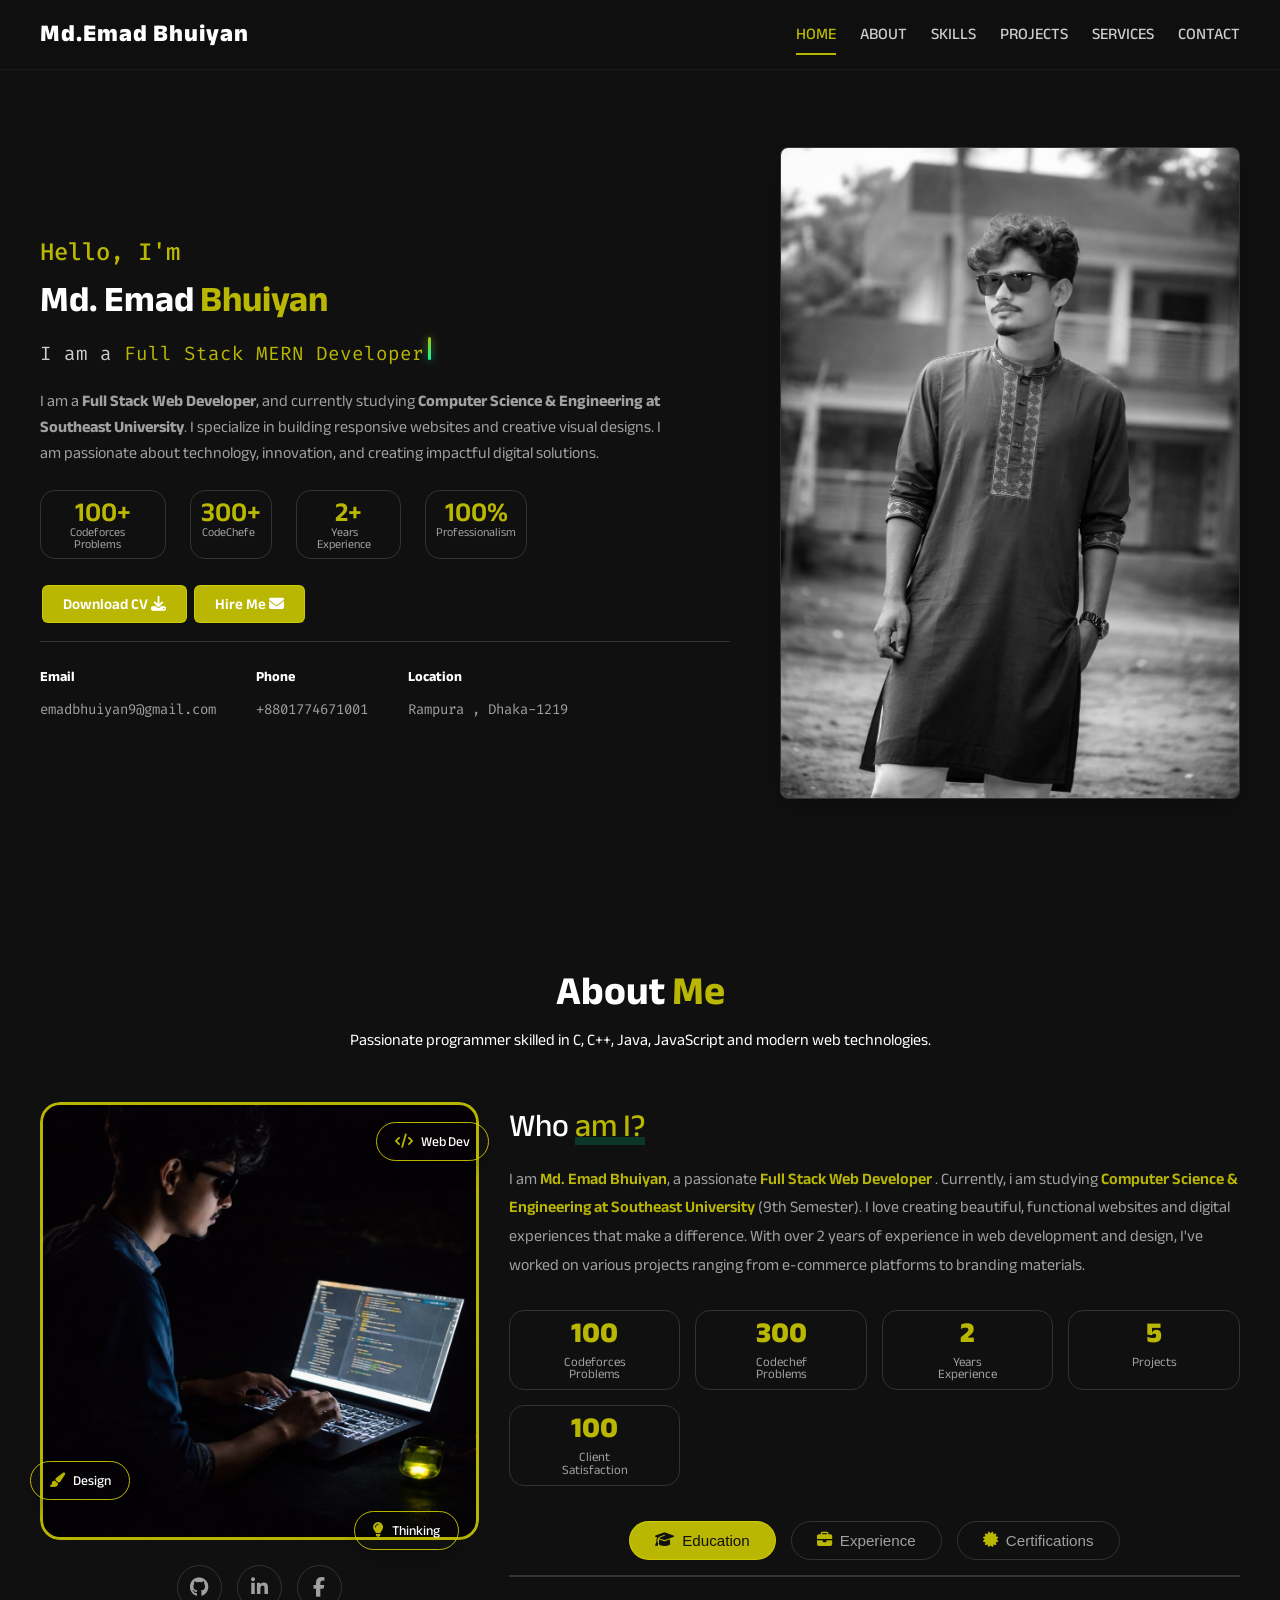
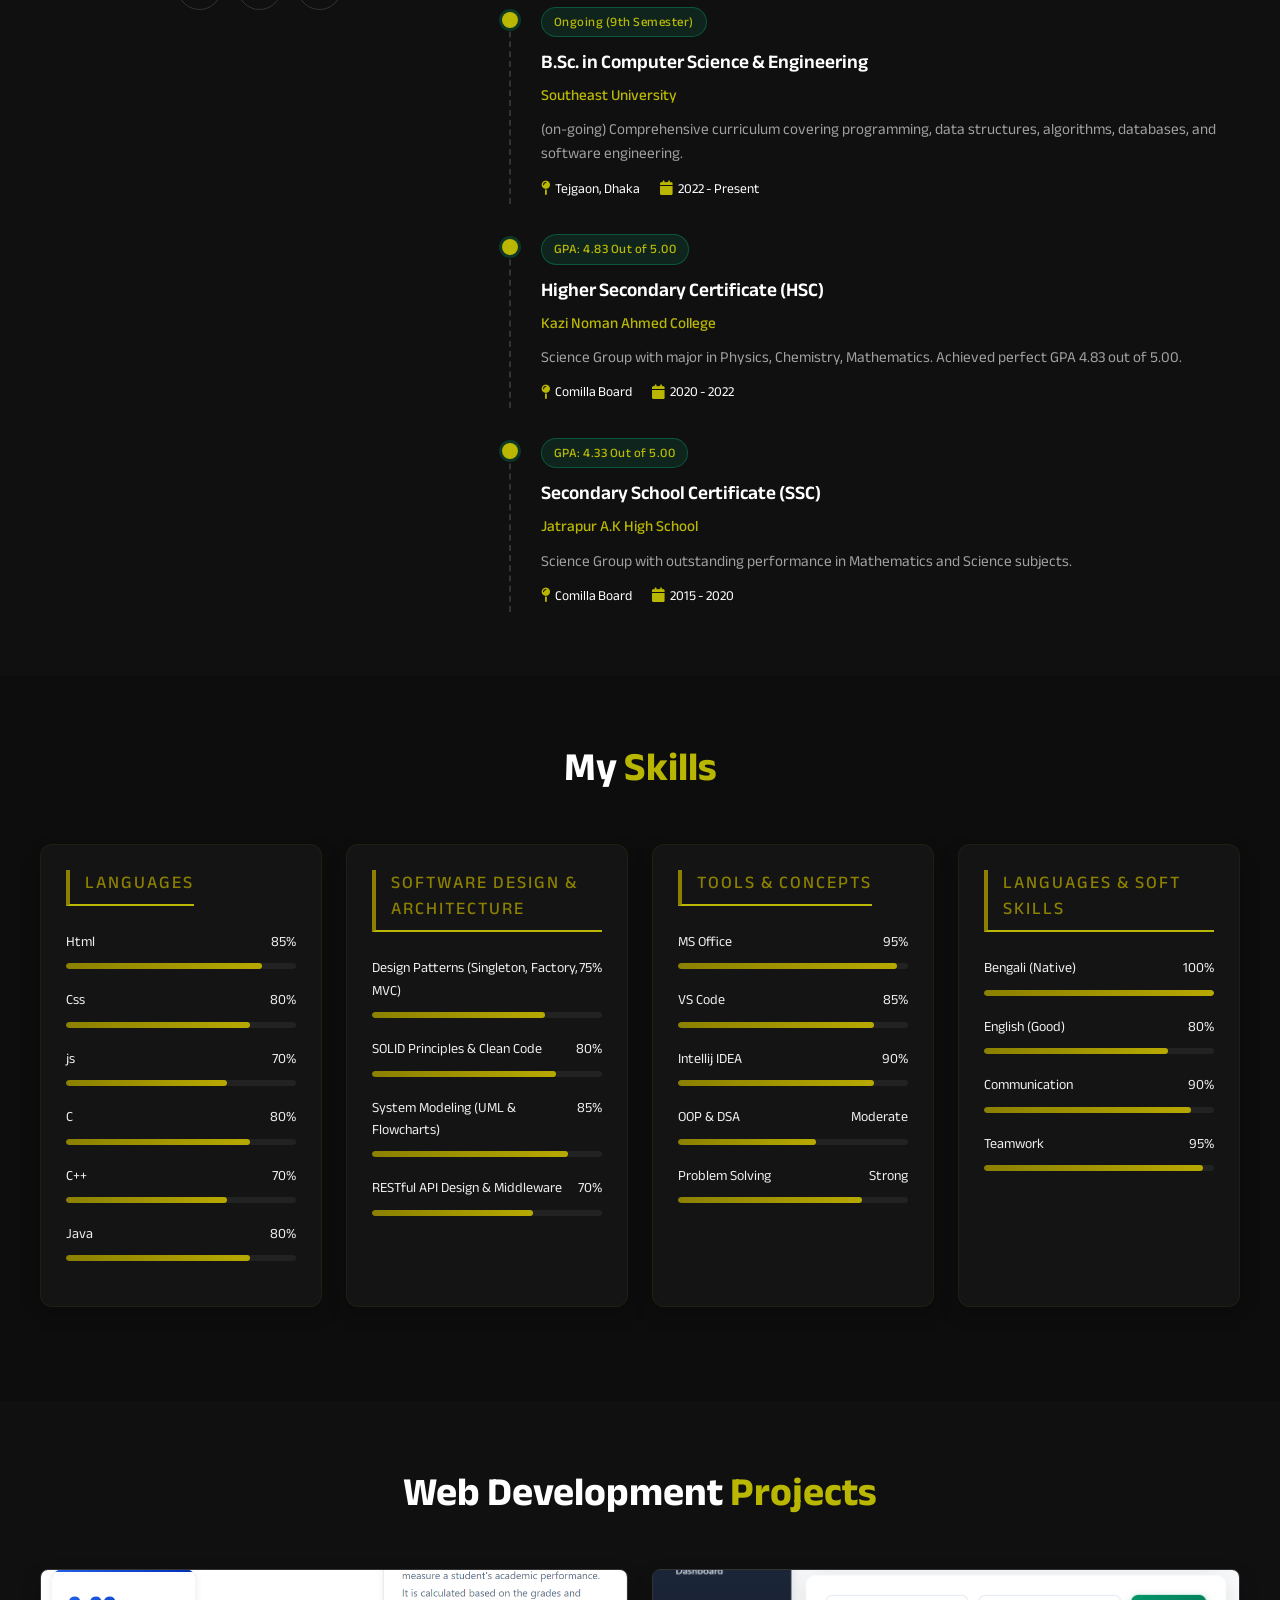
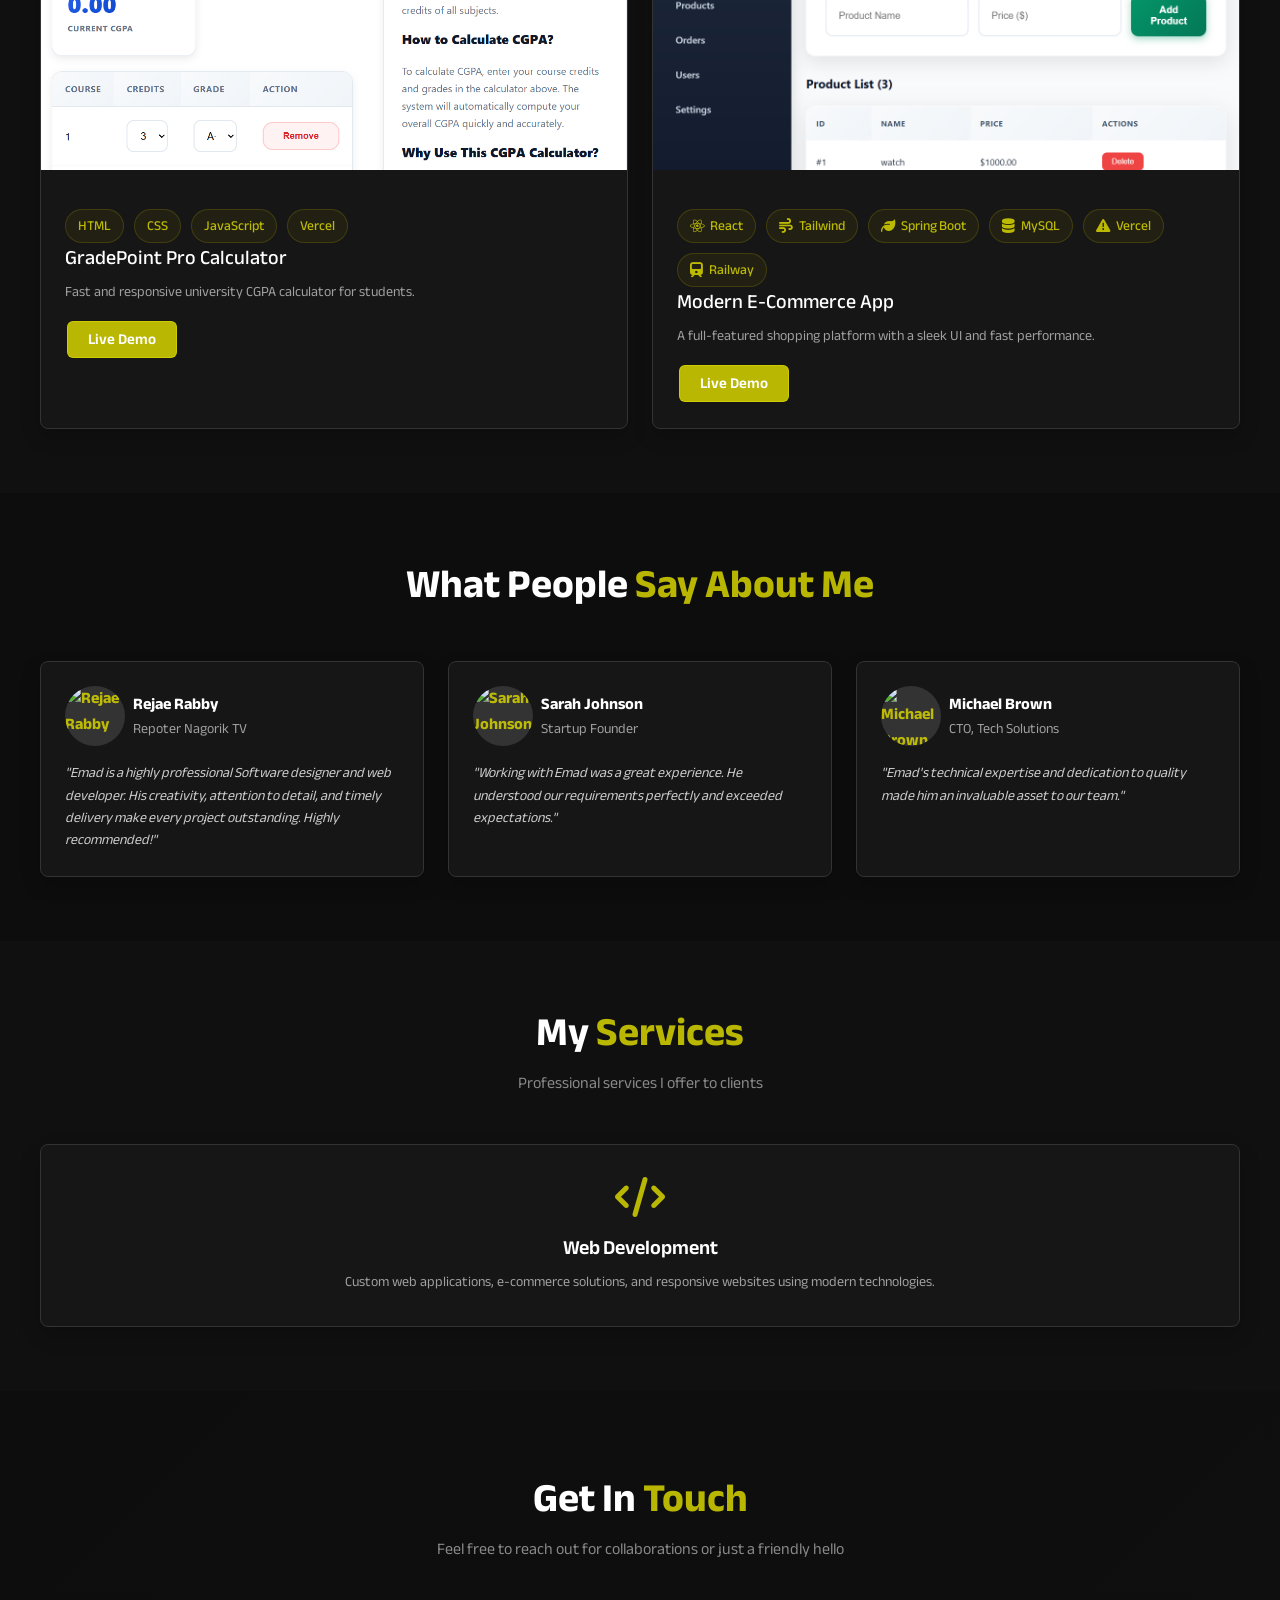
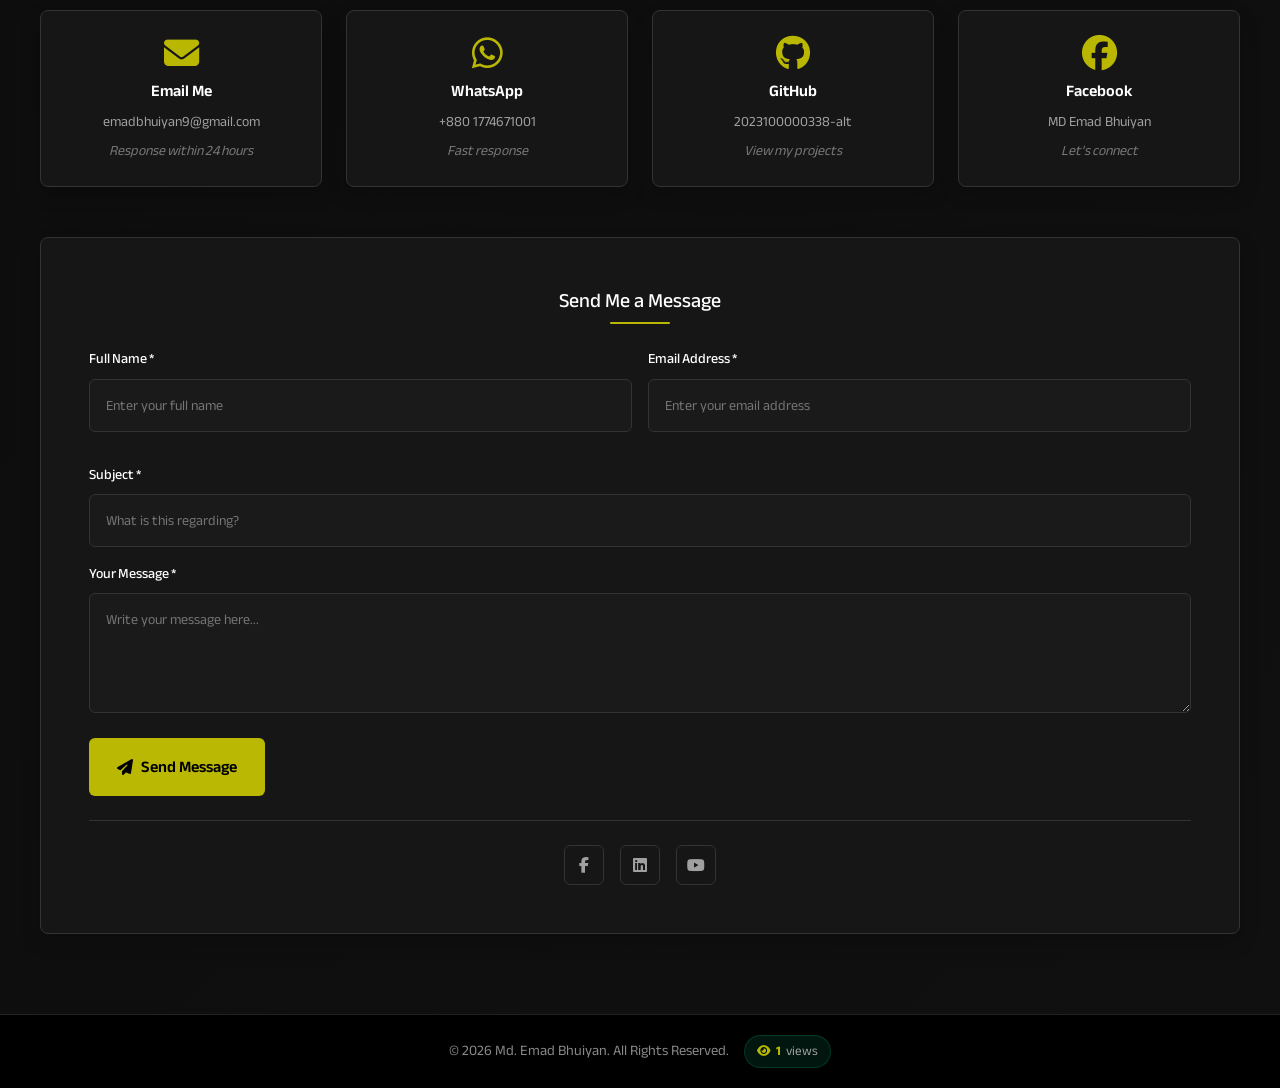
==== commit 93642f53: "agine update photo" ====
--- a/index.html
+++ b/index.html
@@ -102,7 +102,7 @@
                 </div>
 
                 <div class="hero-img">
-                    <img src="images/myphoto.png" alt="Md. Emad Bhuiyan">
+                    <img src="images/dmo.png" alt="Md. Emad Bhuiyan">
                 </div>
             </div>
         </div>
--- a/styles.css
+++ b/styles.css
@@ -1,15 +1,18 @@
 /* ===== GLOBAL VARIABLES (Dark & Green Theme) ===== */
 :root {
-    --primary-color: #d2cf00df;   /* Signature Green */
-    --bg-color: #101010;        /* Deep Black */
-    --card-bg: #161616;         /* Card Background */
+    --primary-color: #d2cf00df;
+    /* Signature Green */
+    --bg-color: #101010;
+    /* Deep Black */
+    --card-bg: #161616;
+    /* Card Background */
     --text-white: #ffffff;
     --text-gray: #a0a0a0;
     --border-color: #333;
-    
+
     --font-main: 'Anek Bangla', sans-serif;
     --font-heading: 'Fira Code', monospace;
-    
+
     /* Spacing system (8px base) */
     --space-xs: 8px;
     --space-sm: 16px;
@@ -20,11 +23,11 @@
     --space-3xl: 80px;
 }
 
-* { 
-    margin: 0; 
-    padding: 0; 
-    box-sizing: border-box; 
-    outline: none; 
+* {
+    margin: 0;
+    padding: 0;
+    box-sizing: border-box;
+    outline: none;
 }
 
 body {
@@ -36,26 +39,26 @@
     overflow-x: hidden;
 }
 
-.container { 
-    max-width: 1240px; 
-    margin: 0 auto; 
-    padding: 0 20px; 
+.container {
+    max-width: 1240px;
+    margin: 0 auto;
+    padding: 0 20px;
     width: 100%;
 }
 
-a { 
-    text-decoration: none; 
-    transition: 0.3s ease; 
-    color: inherit; 
-}
-
-ul { 
-    list-style: none; 
-}
-
-img { 
-    max-width: 100%; 
-    display: block; 
+a {
+    text-decoration: none;
+    transition: 0.3s ease;
+    color: inherit;
+}
+
+ul {
+    list-style: none;
+}
+
+img {
+    max-width: 100%;
+    display: block;
 }
 
 /* ===== TYPOGRAPHY ===== */
@@ -104,21 +107,21 @@
     border-radius: 6px;
 }
 
-.btn:hover { 
-    background: transparent; 
-    color: var(--primary-color); 
+.btn:hover {
+    background: transparent;
+    color: var(--primary-color);
 }
 
 /* ===== NAVIGATION ===== */
 .navbar {
-    position: fixed; 
-    top: 0; 
-    left: 0; 
+    position: fixed;
+    top: 0;
+    left: 0;
     width: 100%;
     height: 70px;
     background: rgba(16, 16, 16, 0.95);
     backdrop-filter: blur(10px);
-    border-bottom: 1px solid rgba(255,255,255,0.05);
+    border-bottom: 1px solid rgba(255, 255, 255, 0.05);
     z-index: 1000;
     transition: box-shadow 0.3s ease;
 }
@@ -127,48 +130,49 @@
     box-shadow: 0 4px 20px rgba(0, 0, 0, 0.3);
 }
 
-.navbar .container { 
-    display: flex; 
-    justify-content: space-between; 
-    align-items: center; 
+.navbar .container {
+    display: flex;
+    justify-content: space-between;
+    align-items: center;
     height: 100%;
 }
 
-.logo { 
+.logo {
     height: 32px;
     display: flex;
     align-items: center;
-    font-size: 1.5rem; 
-    font-weight: 800; 
-    color: #fff; 
-    letter-spacing: 1px; 
-}
-
-.nav-menu { 
-    display: flex; 
-    gap: 24px; 
+    font-size: 1.5rem;
+    font-weight: 800;
+    color: #fff;
+    letter-spacing: 1px;
+}
+
+.nav-menu {
+    display: flex;
+    gap: 24px;
     align-items: center;
 }
 
-.nav-menu a { 
-    color: #ccc; 
-    font-size: 16px; 
-    font-weight: 500; 
+.nav-menu a {
+    color: #ccc;
+    font-size: 16px;
+    font-weight: 500;
     text-transform: uppercase;
     transition: color 0.3s ease;
 }
 
-.nav-menu a:hover, 
-.nav-menu a.active { 
-    color: var(--primary-color); 
-}
-
-.hamburger { 
-    display: none; 
-    cursor: pointer; 
-    color: #fff; 
-    font-size: 1.5rem; 
-}
+.nav-menu a:hover,
+.nav-menu a.active {
+    color: var(--primary-color);
+}
+
+.hamburger {
+    display: none;
+    cursor: pointer;
+    color: #fff;
+    font-size: 1.5rem;
+}
+
 /* ===== ANIMATIONS ===== */
 
 /* Slide from Left (X-axis) */
@@ -177,6 +181,7 @@
         opacity: 0;
         transform: translateX(-100px);
     }
+
     to {
         opacity: 1;
         transform: translateX(0);
@@ -189,6 +194,7 @@
         opacity: 0;
         transform: translateX(50px);
     }
+
     to {
         opacity: 1;
         transform: translateX(0);
@@ -207,12 +213,29 @@
 }
 
 /* Staggered X-axis Entry (Each link slides in one after another) */
-.nav-menu li:nth-child(1) { animation-delay: 0.1s; }
-.nav-menu li:nth-child(2) { animation-delay: 0.2s; }
-.nav-menu li:nth-child(3) { animation-delay: 0.3s; }
-.nav-menu li:nth-child(4) { animation-delay: 0.4s; }
-.nav-menu li:nth-child(5) { animation-delay: 0.5s; }
-.nav-menu li:nth-child(6) { animation-delay: 0.6s; }
+.nav-menu li:nth-child(1) {
+    animation-delay: 0.1s;
+}
+
+.nav-menu li:nth-child(2) {
+    animation-delay: 0.2s;
+}
+
+.nav-menu li:nth-child(3) {
+    animation-delay: 0.3s;
+}
+
+.nav-menu li:nth-child(4) {
+    animation-delay: 0.4s;
+}
+
+.nav-menu li:nth-child(5) {
+    animation-delay: 0.5s;
+}
+
+.nav-menu li:nth-child(6) {
+    animation-delay: 0.6s;
+}
 
 /* ===== HOVER EFFECTS (X-AXIS FOCUS) ===== */
 
@@ -230,7 +253,8 @@
     left: 0;
     width: 0;
     height: 2px;
-    background: var(--primary-color, #00d2ff); /* Defaulting to a nice cyan if not set */
+    background: var(--primary-color, #00d2ff);
+    /* Defaulting to a nice cyan if not set */
     transition: width 0.3s ease;
 }
 
@@ -241,7 +265,8 @@
 
 /* Subtle Link Push on Hover */
 .nav-menu a:hover {
-    transform: translateX(3px); /* Small X-axis nudge */
+    transform: translateX(3px);
+    /* Small X-axis nudge */
 }
 
 /* Scrolling effect transition */
@@ -250,116 +275,116 @@
 }
 
 /* ===== SECTIONS ===== */
-.section { 
-    padding: var(--space-2xl) 0; 
-}
-
-.section-header { 
-    text-align: center; 
-    margin-bottom: var(--space-xl); 
-}
-
-.section-title { 
-    font-size: 2.5rem; 
-    font-weight: 700; 
-    color: #fff; 
+.section {
+    padding: var(--space-2xl) 0;
+}
+
+.section-header {
+    text-align: center;
+    margin-bottom: var(--space-xl);
+}
+
+.section-title {
+    font-size: 2.5rem;
+    font-weight: 700;
+    color: #fff;
     margin-bottom: var(--space-xs);
 }
 
-.section-title span { 
-    color: var(--primary-color); 
+.section-title span {
+    color: var(--primary-color);
 }
 
 /* ===== HERO SECTION ===== */
 .hero {
     padding-top: 120px;
     padding-bottom: var(--space-2xl);
-    min-height: 100vh; 
-    display: flex; 
+    min-height: 100vh;
+    display: flex;
     align-items: center;
 }
 
-.hero-wrapper { 
-    display: grid; 
-    grid-template-columns: 1.2fr 0.8fr; 
-    gap: 50px; 
-    align-items: center; 
-}
-
-.hero-text h3 { 
-    font-size: 1.5rem; 
-    color: var(--primary-color); 
-    font-family: var(--font-heading); 
-    margin-bottom: var(--space-xs); 
-}
-
-.hero-text h1 { 
-    font-size: 36px; 
-    font-weight: 700; 
-    line-height: 1.2; 
-    margin-bottom: var(--space-sm); 
-}
-
-.hero-text p { 
-    color: var(--text-gray); 
-    font-size: 16px; 
-    margin-bottom: var(--space-md); 
-    max-width: 90%; 
-}
-
-.hero-stats { 
-    display: flex; 
-    gap: var(--space-md); 
-    margin-bottom: var(--space-md); 
-}
-
-.stat-box h4 { 
+.hero-wrapper {
+    display: grid;
+    grid-template-columns: 1.2fr 0.8fr;
+    gap: 50px;
+    align-items: center;
+}
+
+.hero-text h3 {
+    font-size: 1.5rem;
+    color: var(--primary-color);
+    font-family: var(--font-heading);
+    margin-bottom: var(--space-xs);
+}
+
+.hero-text h1 {
+    font-size: 36px;
+    font-weight: 700;
+    line-height: 1.2;
+    margin-bottom: var(--space-sm);
+}
+
+.hero-text p {
+    color: var(--text-gray);
+    font-size: 16px;
+    margin-bottom: var(--space-md);
+    max-width: 90%;
+}
+
+.hero-stats {
+    display: flex;
+    gap: var(--space-md);
+    margin-bottom: var(--space-md);
+}
+
+.stat-box h4 {
     font-size: 1.7rem;
-    text-align: center; 
-    color: var(--primary-color); 
-    font-weight: 600; 
-}
-
-.stat-box p { 
+    text-align: center;
+    color: var(--primary-color);
+    font-weight: 600;
+}
+
+.stat-box p {
     font-size: 12px;
-    text-align: center;  
+    text-align: center;
     color: var(--text-gray);
-    margin-bottom: 0; 
+    margin-bottom: 0;
 }
 
 .hero-info {
-    margin-top: var(--space-sm); 
-    display: flex; 
+    margin-top: var(--space-sm);
+    display: flex;
     gap: 40px;
-    border-top: 1px solid #333; 
-    padding-top: var(--space-md); 
-}
-
-.info-item h4 { 
-    color: #fff; 
-    font-size: 14px; 
-    margin-bottom: var(--space-xs); 
-}
- 
-.info-item span { 
-    color: var(--text-gray); 
-    font-size: 14px; 
-    font-family: var(--font-heading); 
+    border-top: 1px solid #333;
+    padding-top: var(--space-md);
+}
+
+.info-item h4 {
+    color: #fff;
+    font-size: 14px;
+    margin-bottom: var(--space-xs);
+}
+
+.info-item span {
+    color: var(--text-gray);
+    font-size: 14px;
+    font-family: var(--font-heading);
 }
 
 .hero-img img {
     width: 100%;
-    margin-top: -10px; 
+    margin-top: -10px;
     height: auto;
     border-radius: 8px;
-    filter: grayscale(100%); 
+    filter: grayscale(100%);
     transition: 0.3s ease;
     border: 1px solid #333;
     box-shadow: 0 10px 30px rgba(0, 0, 0, 0.3);
 }
 
-.hero-img img:hover { 
-    filter: grayscale(0%); 
+.hero-img img:hover {
+    filter: grayscale(0%);
     box-shadow: 0 0 25px rgba(0, 210, 133, 0.15);
     transform: translateY(-4px);
 }
@@ -480,8 +505,15 @@
 }
 
 @keyframes float {
-    0%, 100% { transform: translateY(0); }
-    50% { transform: translateY(-8px); }
+
+    0%,
+    100% {
+        transform: translateY(0);
+    }
+
+    50% {
+        transform: translateY(-8px);
+    }
 }
 
 /* Profile Social Links */
@@ -846,6 +878,7 @@
         opacity: 0;
         transform: translateY(20px);
     }
+
     to {
         opacity: 1;
         transform: translateY(0);
@@ -858,12 +891,12 @@
         grid-template-columns: 1fr;
         gap: 30px;
     }
-    
+
     .profile-card {
         max-width: 400px;
         margin: 0 auto;
     }
-    
+
     .stats-container {
         grid-template-columns: repeat(2, 1fr);
     }
@@ -873,32 +906,32 @@
     .about-right {
         padding: 25px;
     }
-    
+
     .about-tabs {
         flex-direction: column;
         gap: 10px;
     }
-    
+
     .tab-btn {
         width: 100%;
         justify-content: center;
     }
-    
+
     .timeline-meta {
         flex-direction: column;
         gap: 8px;
     }
-    
+
     .certificate-item {
         flex-direction: column;
         align-items: center;
         text-align: center;
     }
-    
+
     .certificate-meta {
         justify-content: center;
     }
-    
+
     .floating-badge {
         display: none;
     }
@@ -908,102 +941,104 @@
     .stats-container {
         grid-template-columns: 1fr;
     }
-    
+
     .who-am-i h3 {
         font-size: 1.8rem;
     }
 }
 
 /* ===== SKILLS SECTION ===== */
-.skills-grid { 
-    display: grid; 
-    grid-template-columns: repeat(auto-fit, minmax(250px, 1fr)); 
-    gap: var(--space-md); 
-}
-
-.skill-category { 
-    background: var(--card-bg); 
-    padding: var(--space-md); 
-    border-radius: 8px; 
-    border: 1px solid var(--border-color); 
+.skills-grid {
+    display: grid;
+    grid-template-columns: repeat(auto-fit, minmax(250px, 1fr));
+    gap: var(--space-md);
+}
+
+.skill-category {
+    background: var(--card-bg);
+    padding: var(--space-md);
+    border-radius: 8px;
+    border: 1px solid var(--border-color);
     box-shadow: 0 8px 20px rgba(0, 0, 0, 0.2);
 }
 
-.skill-category h3 { 
-    font-size: 20px; 
-    margin-bottom: var(--space-sm); 
-    color: #fff; 
-    border-bottom: 2px solid var(--primary-color); 
-    display: inline-block; 
-    padding-bottom: var(--space-xs); 
-}
-
-.skill-bar { 
-    margin-bottom: var(--space-sm); 
-}
-
-.skill-info { 
-    display: flex; 
-    justify-content: space-between; 
-    margin-bottom: var(--space-xs); 
-    color: #ddd; 
-    font-size: 14px; 
-}
-
-.skill-progress { 
-    width: 100%; /* ব্যাকগ্রাউন্ডের হালকা দাগটা ফুল থাকবে */
-    height: 8px; 
-    background: rgba(255, 255, 255, 0.1); /* হালকা ট্রান্সপারেন্ট ব্যাকগ্রাউন্ড */
-    border-radius: 10px; 
-}
-
-.skill-per { 
-    height: 100%; 
-    background: var(--primary-color); 
-    border-radius: 10px; 
+.skill-category h3 {
+    font-size: 20px;
+    margin-bottom: var(--space-sm);
+    color: #fff;
+    border-bottom: 2px solid var(--primary-color);
+    display: inline-block;
+    padding-bottom: var(--space-xs);
+}
+
+.skill-bar {
+    margin-bottom: var(--space-sm);
+}
+
+.skill-info {
+    display: flex;
+    justify-content: space-between;
+    margin-bottom: var(--space-xs);
+    color: #ddd;
+    font-size: 14px;
+}
+
+.skill-progress {
+    width: 100%;
+    /* ব্যাকগ্রাউন্ডের হালকা দাগটা ফুল থাকবে */
+    height: 8px;
+    background: rgba(255, 255, 255, 0.1);
+    /* হালকা ট্রান্সপারেন্ট ব্যাকগ্রাউন্ড */
+    border-radius: 10px;
+}
+
+.skill-per {
+    height: 100%;
+    background: var(--primary-color);
+    border-radius: 10px;
     /* এখানে কোনোভাবেই width: 100%; থাকা যাবে না */
 }
 
 /* ===== PROJECTS SECTION ===== */
-.projects-grid { 
-    display: grid; 
-    grid-template-columns: repeat(auto-fit, minmax(300px, 1fr)); 
-    gap: var(--space-md); 
+.projects-grid {
+    display: grid;
+    grid-template-columns: repeat(auto-fit, minmax(300px, 1fr));
+    gap: var(--space-md);
 }
 
 .project-card {
-    background: var(--card-bg); 
-    border-radius: 8px; 
+    background: var(--card-bg);
+    border-radius: 8px;
     overflow: hidden;
-    border: 1px solid var(--border-color); 
+    border: 1px solid var(--border-color);
     transition: 0.3s ease;
     box-shadow: 0 8px 20px rgba(0, 0, 0, 0.2);
 }
 
-.project-card:hover { 
-    transform: translateY(-4px); 
-    border-color: var(--primary-color); 
+.project-card:hover {
+    transform: translateY(-4px);
+    border-color: var(--primary-color);
     box-shadow: 0 12px 25px rgba(0, 210, 133, 0.1);
 }
 
-.project-img { 
-    height: 200px; 
-    overflow: hidden; 
-}
-
-.project-img img { 
-    width: 100%; 
-    height: 100%; 
-    object-fit: cover; 
-    transition: 0.3s ease; 
-}
-
-.project-card:hover .project-img img { 
-    transform: scale(1.05); 
-}
-
-.project-info { 
-    padding: var(--space-md); 
+.project-img {
+    height: 200px;
+    overflow: hidden;
+}
+
+.project-img img {
+    width: 100%;
+    height: 100%;
+    object-fit: cover;
+    transition: 0.3s ease;
+}
+
+.project-card:hover .project-img img {
+    transform: scale(1.05);
+}
+
+.project-info {
+    padding: var(--space-md);
 }
 
 .project-tags {
@@ -1014,8 +1049,10 @@
 }
 
 .tag {
-    background: rgba(139, 128, 0, 0.1); /* হালকা অলিভ ইয়েলো ব্যাকগ্রাউন্ড */
-    color: var(--primary-color); /* আপনার সেট করা অলিভ ইয়েলো রঙ */
+    background: rgba(139, 128, 0, 0.1);
+    /* হালকা অলিভ ইয়েলো ব্যাকগ্রাউন্ড */
+    color: var(--primary-color);
+    /* আপনার সেট করা অলিভ ইয়েলো রঙ */
     border: 1px solid rgba(139, 128, 0, 0.3);
     padding: 5px 12px;
     border-radius: 50px;
@@ -1033,21 +1070,22 @@
 
 .tag:hover {
     background: var(--primary-color);
-    color: var(--bg-color); /* হোভার করলে ব্যাকগ্রাউন্ড ইয়েলো এবং লেখা কালো হবে */
+    color: var(--bg-color);
+    /* হোভার করলে ব্যাকগ্রাউন্ড ইয়েলো এবং লেখা কালো হবে */
     transform: translateY(-2px);
 }
 
-.project-title { 
-    font-size: 20px; 
-    margin-bottom: var(--space-xs); 
-    color: #fff; 
-}
-
-.project-desc { 
-    font-size: 14px; 
-    color: var(--text-gray); 
-    margin-bottom: var(--space-sm); 
-    line-height: 1.6; 
+.project-title {
+    font-size: 20px;
+    margin-bottom: var(--space-xs);
+    color: #fff;
+}
+
+.project-desc {
+    font-size: 14px;
+    color: var(--text-gray);
+    margin-bottom: var(--space-sm);
+    line-height: 1.6;
 }
 
 /* ===== PROJECT FILTER ===== */
@@ -1082,162 +1120,167 @@
 }
 
 /* ================================================= */
-    /* Graphic Design Portfolio - Behance Style Masonry  */
-    /* ================================================= */
-    
+/* Graphic Design Portfolio - Behance Style Masonry  */
+/* ================================================= */
+
+.behance-grid {
+    /* CSS Columns use kora hoyeche jeno Behance er moto Masonry layout hoy */
+    column-count: 3;
+    column-gap: 30px;
+    margin-top: 50px;
+}
+
+/* Tablet er jonno 2 column */
+@media (max-width: 991px) {
     .behance-grid {
-        /* CSS Columns use kora hoyeche jeno Behance er moto Masonry layout hoy */
-        column-count: 3;
-        column-gap: 30px;
-        margin-top: 50px;
-    }
-
-    /* Tablet er jonno 2 column */
-    @media (max-width: 991px) {
-        .behance-grid {
-            column-count: 2;
-        }
-    }
-
-    /* Mobile er jonno 1 column */
-    @media (max-width: 768px) {
-        .behance-grid {
-            column-count: 1;
-        }
-    }
-
-    .design-card {
-        break-inside: avoid; /* Image jeno majhkhan theke kete na jay */
-        margin-bottom: 30px;
-        position: relative;
-        border-radius: 12px;
-        overflow: hidden;
-        cursor: pointer;
-        background: #1a1a1a;
-        box-shadow: 0 10px 30px rgba(0,0,0,0.2);
-    }
-
-    .design-card img {
-        width: 100%;
-        height: auto; /* Height auto rakhay image er original aspect ratio thik thakbe */
-        display: block;
-        transition: transform 0.6s cubic-bezier(0.4, 0, 0.2, 1);
-        will-change: transform;
-    }
-
-    .design-card:hover img {
-        transform: scale(1.05); /* Behance er moto smooth zoom */
-    }
-
-    .design-overlay {
-        position: absolute;
-        inset: 0;
-        background: linear-gradient(to top, rgba(0,0,0,0.95) 0%, rgba(0,0,0,0.3) 40%, transparent 100%);
-        display: flex;
-        flex-direction: column;
-        justify-content: flex-end;
-        padding: 25px;
+        column-count: 2;
+    }
+}
+
+/* Mobile er jonno 1 column */
+@media (max-width: 768px) {
+    .behance-grid {
+        column-count: 1;
+    }
+}
+
+.design-card {
+    break-inside: avoid;
+    /* Image jeno majhkhan theke kete na jay */
+    margin-bottom: 30px;
+    position: relative;
+    border-radius: 12px;
+    overflow: hidden;
+    cursor: pointer;
+    background: #1a1a1a;
+    box-shadow: 0 10px 30px rgba(0, 0, 0, 0.2);
+}
+
+.design-card img {
+    width: 100%;
+    height: auto;
+    /* Height auto rakhay image er original aspect ratio thik thakbe */
+    display: block;
+    transition: transform 0.6s cubic-bezier(0.4, 0, 0.2, 1);
+    will-change: transform;
+}
+
+.design-card:hover img {
+    transform: scale(1.05);
+    /* Behance er moto smooth zoom */
+}
+
+.design-overlay {
+    position: absolute;
+    inset: 0;
+    background: linear-gradient(to top, rgba(0, 0, 0, 0.95) 0%, rgba(0, 0, 0, 0.3) 40%, transparent 100%);
+    display: flex;
+    flex-direction: column;
+    justify-content: flex-end;
+    padding: 25px;
+    opacity: 0;
+    transition: all 0.4s ease;
+}
+
+.design-card:hover .design-overlay {
+    opacity: 1;
+}
+
+.design-overlay h4 {
+    color: #fff;
+    font-size: 1.25rem;
+    margin-bottom: 6px;
+    font-weight: 700;
+    transform: translateY(15px);
+    transition: transform 0.4s ease;
+}
+
+.design-overlay p {
+    color: var(--primary-color, #00ffaa);
+    font-size: 0.85rem;
+    font-weight: 600;
+    text-transform: uppercase;
+    letter-spacing: 1px;
+    transform: translateY(15px);
+    transition: transform 0.4s ease 0.1s;
+}
+
+.design-card:hover .design-overlay h4,
+.design-card:hover .design-overlay p {
+    transform: translateY(0);
+}
+
+/* Animation class for both projects and graphics */
+.project-card.show,
+.design-card.show {
+    animation: fadeInScale 0.6s cubic-bezier(0.4, 0, 0.2, 1) forwards;
+    opacity: 1 !important;
+}
+
+@keyframes fadeInScale {
+    from {
         opacity: 0;
-        transition: all 0.4s ease;
-    }
-
-    .design-card:hover .design-overlay {
+        transform: translateY(30px) scale(0.95);
+    }
+
+    to {
         opacity: 1;
-    }
-
-    .design-overlay h4 {
-        color: #fff;
-        font-size: 1.25rem;
-        margin-bottom: 6px;
-        font-weight: 700;
-        transform: translateY(15px);
-        transition: transform 0.4s ease;
-    }
-
-    .design-overlay p {
-        color: var(--primary-color, #00ffaa);
-        font-size: 0.85rem;
-        font-weight: 600;
-        text-transform: uppercase;
-        letter-spacing: 1px;
-        transform: translateY(15px);
-        transition: transform 0.4s ease 0.1s;
-    }
-
-    .design-card:hover .design-overlay h4,
-    .design-card:hover .design-overlay p {
-        transform: translateY(0);
-    }
-/* Animation class for both projects and graphics */
-    .project-card.show, 
-    .design-card.show {
-        animation: fadeInScale 0.6s cubic-bezier(0.4, 0, 0.2, 1) forwards;
-        opacity: 1 !important;
-    }
-
-    @keyframes fadeInScale {
-        from { 
-            opacity: 0; 
-            transform: translateY(30px) scale(0.95); 
-        }
-        to { 
-            opacity: 1; 
-            transform: translateY(0) scale(1); 
-        }
-    }
+        transform: translateY(0) scale(1);
+    }
+}
 
 
 
 /* ===== TESTIMONIALS ===== */
-.testimonials-grid { 
-    display: grid; 
-    grid-template-columns: repeat(auto-fit, minmax(300px, 1fr)); 
-    gap: var(--space-md); 
+.testimonials-grid {
+    display: grid;
+    grid-template-columns: repeat(auto-fit, minmax(300px, 1fr));
+    gap: var(--space-md);
 }
 
 .testimonial-card {
-    background: var(--card-bg); 
-    padding: var(--space-md); 
+    background: var(--card-bg);
+    padding: var(--space-md);
     border-radius: 8px;
-    border: 1px solid var(--border-color); 
+    border: 1px solid var(--border-color);
     position: relative;
     box-shadow: 0 8px 20px rgba(0, 0, 0, 0.2);
-    
-}
-
-.testimonial-header { 
-    display: flex; 
-    align-items: center; 
-    gap: var(--space-xs); 
-    margin-bottom: var(--space-sm); 
-}
-
-.testimonial-avatar { 
-    width: 60px; 
-    height: 60px; 
-    background: #333; 
-    border-radius: 50%; 
-    display: flex; 
-    align-items: center; 
-    justify-content: center; 
-    color: var(--primary-color); 
-    font-weight: bold; 
-}
-
-.testimonial-info h4 { 
-    color: #fff; 
-    font-size: 16px; 
-}
-
-.testimonial-info p { 
-    color: var(--text-gray); 
-    font-size: 14px; 
-}
-
-.testimonial-text { 
-    color: #ccc; 
-    font-style: italic; 
-    font-size: 14px; 
+
+}
+
+.testimonial-header {
+    display: flex;
+    align-items: center;
+    gap: var(--space-xs);
+    margin-bottom: var(--space-sm);
+}
+
+.testimonial-avatar {
+    width: 60px;
+    height: 60px;
+    background: #333;
+    border-radius: 50%;
+    display: flex;
+    align-items: center;
+    justify-content: center;
+    color: var(--primary-color);
+    font-weight: bold;
+}
+
+.testimonial-info h4 {
+    color: #fff;
+    font-size: 16px;
+}
+
+.testimonial-info p {
+    color: var(--text-gray);
+    font-size: 14px;
+}
+
+.testimonial-text {
+    color: #ccc;
+    font-style: italic;
+    font-size: 14px;
 }
 
 /* ===== SERVICES SECTION ===== */
@@ -1605,8 +1648,13 @@
 
 /* ===== ANIMATIONS ===== */
 @keyframes skillFill {
-    from { width: 0; }
-    to { width: var(--skill-percent); }
+    from {
+        width: 0;
+    }
+
+    to {
+        width: var(--skill-percent);
+    }
 }
 
 
@@ -1615,6 +1663,7 @@
         opacity: 0;
         transform: translateY(20px);
     }
+
     to {
         opacity: 1;
         transform: translateY(0);
@@ -1629,10 +1678,21 @@
     opacity: 0;
 }
 
-.contact-item:nth-child(1) { animation-delay: 0.1s; }
-.contact-item:nth-child(2) { animation-delay: 0.2s; }
-.contact-item:nth-child(3) { animation-delay: 0.3s; }
-.contact-item:nth-child(4) { animation-delay: 0.4s; }
+.contact-item:nth-child(1) {
+    animation-delay: 0.1s;
+}
+
+.contact-item:nth-child(2) {
+    animation-delay: 0.2s;
+}
+
+.contact-item:nth-child(3) {
+    animation-delay: 0.3s;
+}
+
+.contact-item:nth-child(4) {
+    animation-delay: 0.4s;
+}
 
 /* ===== RESPONSIVE DESIGN ===== */
 
@@ -1642,70 +1702,71 @@
         width: 90%;
         padding: 0 20px;
     }
-    
+
     .navbar {
         height: 55px;
     }
-    
+
     h1 {
         font-size: 32px;
     }
-    
+
     h2 {
         font-size: 24px;
     }
-    
+
     .section {
         padding: 60px 0;
     }
-    
+
     .hero-text h1 {
         font-size: 32px;
     }
-    
+
     .contact-grid {
         grid-template-columns: repeat(2, 1fr);
         gap: var(--space-sm);
     }
-    
+
     .services-grid,
     .blog-grid,
     .projects-grid {
         grid-template-columns: repeat(2, 1fr);
         gap: var(--space-sm);
     }
-    
+
     .hero-wrapper {
         grid-template-columns: 1fr;
         gap: var(--space-lg);
         text-align: center;
     }
-    
+
     .hero-text {
         text-align: center;
         order: 2;
     }
+
     .hero-paragraph {
         max-width: 500px;
         text-align: justify;
         margin: 0 auto;
     }
-    
+
     .hero-img {
         order: 1;
         max-width: 500px;
         margin: 0 auto;
     }
-    
+
     .hero-stats {
         justify-content: center;
     }
-    
+
     .hero-info {
         justify-content: center;
         flex-wrap: wrap;
     }
-    
+
     .about-grid {
         grid-template-columns: 1fr;
         gap: var(--space-md);
@@ -1718,79 +1779,118 @@
         width: 100%;
         padding: 0 16px;
     }
-    
+
     body {
         font-size: 15px;
     }
-    
+
     .navbar {
         height: 50px;
     }
-    
+
     h1 {
         font-size: 26px;
     }
-    
+
     h2 {
         font-size: 22px;
     }
-    
+
     h3 {
         font-size: 18px;
     }
-    
+
     .section {
         padding: 50px 0;
     }
-    
+
     .section-title {
         font-size: 2rem;
     }
-    
-    /* Mobile Navigation */
+
+  @media (max-width: 768px) {
+    /* Hide desktop menu items if necessary, but focus on the overlay */
     .nav-menu {
         position: fixed;
-        top: 50px;
-        left: -100%;
+        top: 0;
+        right: -100%; /* Start off-screen to the right */
         width: 100%;
-        height: calc(100vh - 50px);
-        background: rgba(16, 16, 16, 0.98);
-        backdrop-filter: blur(20px);
+        height: 100vh;
+        background: rgba(10, 10, 10, 0.8); /* Darker, more premium */
+        backdrop-filter: blur(20px); /* The 'Apple' frosted glass look */
+        -webkit-backdrop-filter: blur(20px);
+        
+        display: flex;
         flex-direction: column;
         justify-content: center;
         align-items: center;
-        gap: var(--space-md);
-        transition: 0.3s ease;
-        z-index: 999;
-    }
-    
+        gap: 1.5rem;
+        
+        /* Using transform instead of 'left' for 60fps performance */
+        transition: transform 0.5s cubic-bezier(0.77, 0, 0.175, 1);
+        z-index: 998;
+    }
+
     .nav-menu.active {
-        left: 0;
-    }
-    
-    .nav-menu a {
-        font-size: 18px;
+        transform: translateX(-100%); /* Slide in smoothly */
+    }
+
+    /* THE FIX: Target the LI for the staggered animation */
+    .nav-menu li {
+        list-style: none;
         opacity: 0;
-        transform: translateY(10px);
-        transition: all 0.3s ease;
-    }
-    
-    .nav-menu.active a {
+        transform: translateY(30px);
+        transition: all 0.5s ease;
+    }
+
+    .nav-menu.active li {
         opacity: 1;
         transform: translateY(0);
     }
-    
-    .nav-menu a:nth-child(1) { transition-delay: 0.1s; }
-    .nav-menu a:nth-child(2) { transition-delay: 0.15s; }
-    .nav-menu a:nth-child(3) { transition-delay: 0.2s; }
-    .nav-menu a:nth-child(4) { transition-delay: 0.25s; }
-    .nav-menu a:nth-child(5) { transition-delay: 0.3s; }
-    .nav-menu a:nth-child(6) { transition-delay: 0.35s; }
-    
+
+    /* Professional Staggered Entrance */
+    .nav-menu li:nth-child(1) { transition-delay: 0.2s; }
+    .nav-menu li:nth-child(2) { transition-delay: 0.3s; }
+    .nav-menu li:nth-child(3) { transition-delay: 0.4s; }
+    .nav-menu li:nth-child(4) { transition-delay: 0.5s; }
+    .nav-menu li:nth-child(5) { transition-delay: 0.6s; }
+    .nav-menu li:nth-child(6) { transition-delay: 0.7s; }
+
+    .nav-menu a {
+        font-size: 2.2rem; /* Big, easy-to-tap links */
+        font-weight: 800;
+        text-transform: uppercase;
+        letter-spacing: 5px;
+        color: #fff;
+        text-decoration: none;
+        position: relative;
+    }
+
+    /* Active link indicator */
+    .nav-menu a.active::after {
+        content: '';
+        position: absolute;
+        bottom: -5px;
+        left: 0;
+        width: 100%;
+        height: 2px;
+        background: #00d2ff;
+    }
+
     .hamburger {
         display: block;
-    }
-    
+        position: relative;
+        z-index: 1000; /* Must be above the menu */
+        cursor: pointer;
+        font-size: 1.8rem;
+        color: #fff;
+        transition: 0.3s cubic-bezier(0.175, 0.885, 0.32, 1.275);
+    }
+
+    .hamburger.active {
+        transform: scale(1.2) rotate(90deg);
+    }
+}
     /* Stack columns vertically */
     .services-grid,
     .blog-grid,
@@ -1800,7 +1900,7 @@
         grid-template-columns: 1fr;
         gap: var(--space-sm);
     }
-    
+
     .contact-grid {
         grid-template-columns: 1fr;
         gap: var(--space-sm);
@@ -1808,46 +1908,46 @@
         margin-left: auto;
         margin-right: auto;
     }
-    
+
     .form-row {
         grid-template-columns: 1fr;
         gap: var(--space-xs);
     }
-    
+
     .contact-form-wrapper {
         padding: var(--space-md);
     }
-    
+
     .hero-stats {
         flex-direction: column;
         gap: var(--space-sm);
         align-items: center;
     }
-    
+
     .hero-info {
         flex-direction: column;
         gap: var(--space-xs);
         align-items: center;
     }
-    
+
     .project-filters {
         gap: 8px;
     }
-    
+
     .filter-btn {
         padding: 6px 16px;
         font-size: 13px;
     }
-    
+
     .contact-social {
         gap: var(--space-xs);
     }
-    
+
     .social-link {
         width: 38px;
         height: 38px;
     }
-    
+
     .back-to-top {
         bottom: var(--space-sm);
         right: var(--space-sm);
@@ -1861,37 +1961,37 @@
     h1 {
         font-size: 24px;
     }
-    
+
     .hero-text h1 {
         font-size: 24px;
     }
-    
+
     .hero-text p {
         font-size: 15px;
     }
-    
+
     .contact-item {
         min-height: 140px;
         padding: var(--space-sm);
     }
-    
+
     .contact-item i {
         font-size: 2rem;
     }
-    
+
     .contact-item h4 {
         font-size: 15px;
     }
-    
+
     .contact-item p {
         font-size: 13px;
     }
-    
+
     .btn-primary {
         padding: 12px 24px;
         font-size: 15px;
     }
-    
+
     .section-title {
         font-size: 1.8rem;
     }
@@ -1903,11 +2003,11 @@
         padding: var(--space-sm);
         gap: 10px;
     }
-    
+
     .nav-menu a {
         font-size: 16px;
     }
-    
+
     .hero {
         min-height: auto;
         padding: 70px 0;
@@ -1916,6 +2016,7 @@
 
 /* Print Styles */
 @media print {
+
     .navbar,
     .hamburger,
     .back-to-top,
@@ -1924,12 +2025,12 @@
     .scroll-progress {
         display: none;
     }
-    
+
     body {
         background: white;
         color: black;
     }
-    
+
     .container {
         max-width: 100%;
         padding: 0;
@@ -1946,7 +2047,7 @@
     display: flex;
     align-items: center;
     gap: 12px;
-    box-shadow: 0 10px 30px rgba(0,0,0,0.15);
+    box-shadow: 0 10px 30px rgba(0, 0, 0, 0.15);
     z-index: 1000;
     animation: slideIn 0.5s ease forwards;
     backdrop-filter: blur(5px);
@@ -1976,22 +2077,32 @@
 }
 
 @keyframes slideIn {
-    from { transform: translateX(100%); opacity: 0; }
-    to { transform: translateX(0); opacity: 1; }
-}
- /*add new css */
+    from {
+        transform: translateX(100%);
+        opacity: 0;
+    }
+
+    to {
+        transform: translateX(0);
+        opacity: 1;
+    }
+}
+
+/*add new css */
 
 /* Container for the category */
 .skill-category {
     background: rgba(255, 255, 255, 0.03);
     padding: 25px;
     border-radius: 12px;
-    border: 1px solid rgba(139, 128, 0, 0.1); /* Subtle olive border */
+    border: 1px solid rgba(139, 128, 0, 0.1);
+    /* Subtle olive border */
     margin-bottom: 30px;
 }
 
 .skill-category h3 {
-    color: #8B8000; /* Your Olive Yellow */
+    color: #8B8000;
+    /* Your Olive Yellow */
     font-size: 1.1rem;
     margin-bottom: 25px;
     letter-spacing: 2px;
@@ -2025,17 +2136,29 @@
     background: linear-gradient(90deg, #8B8000, #b8a900);
     border-radius: 10px;
     position: relative;
-    transform: scaleX(0); /* Starts empty */
+    transform: scaleX(0);
+    /* Starts empty */
     transform-origin: left;
     /* X-axis animation */
     animation: fillSkill 1.2s cubic-bezier(0.4, 0, 0.2, 1) forwards;
 }
 
 /* Staggering the animations so they fill one by one */
-.skill-bar:nth-child(2) .skill-per { animation-delay: 0.2s; }
-.skill-bar:nth-child(3) .skill-per { animation-delay: 0.4s; }
-.skill-bar:nth-child(4) .skill-per { animation-delay: 0.6s; }
-.skill-bar:nth-child(5) .skill-per { animation-delay: 0.8s; }
+.skill-bar:nth-child(2) .skill-per {
+    animation-delay: 0.2s;
+}
+
+.skill-bar:nth-child(3) .skill-per {
+    animation-delay: 0.4s;
+}
+
+.skill-bar:nth-child(4) .skill-per {
+    animation-delay: 0.6s;
+}
+
+.skill-bar:nth-child(5) .skill-per {
+    animation-delay: 0.8s;
+}
 
 @keyframes fillSkill {
     to {
@@ -2048,5 +2171,4 @@
     box-shadow: 0 0 15px rgba(139, 128, 0, 0.6);
     filter: brightness(1.2);
     transition: 0.3s ease;
-}
-
+}
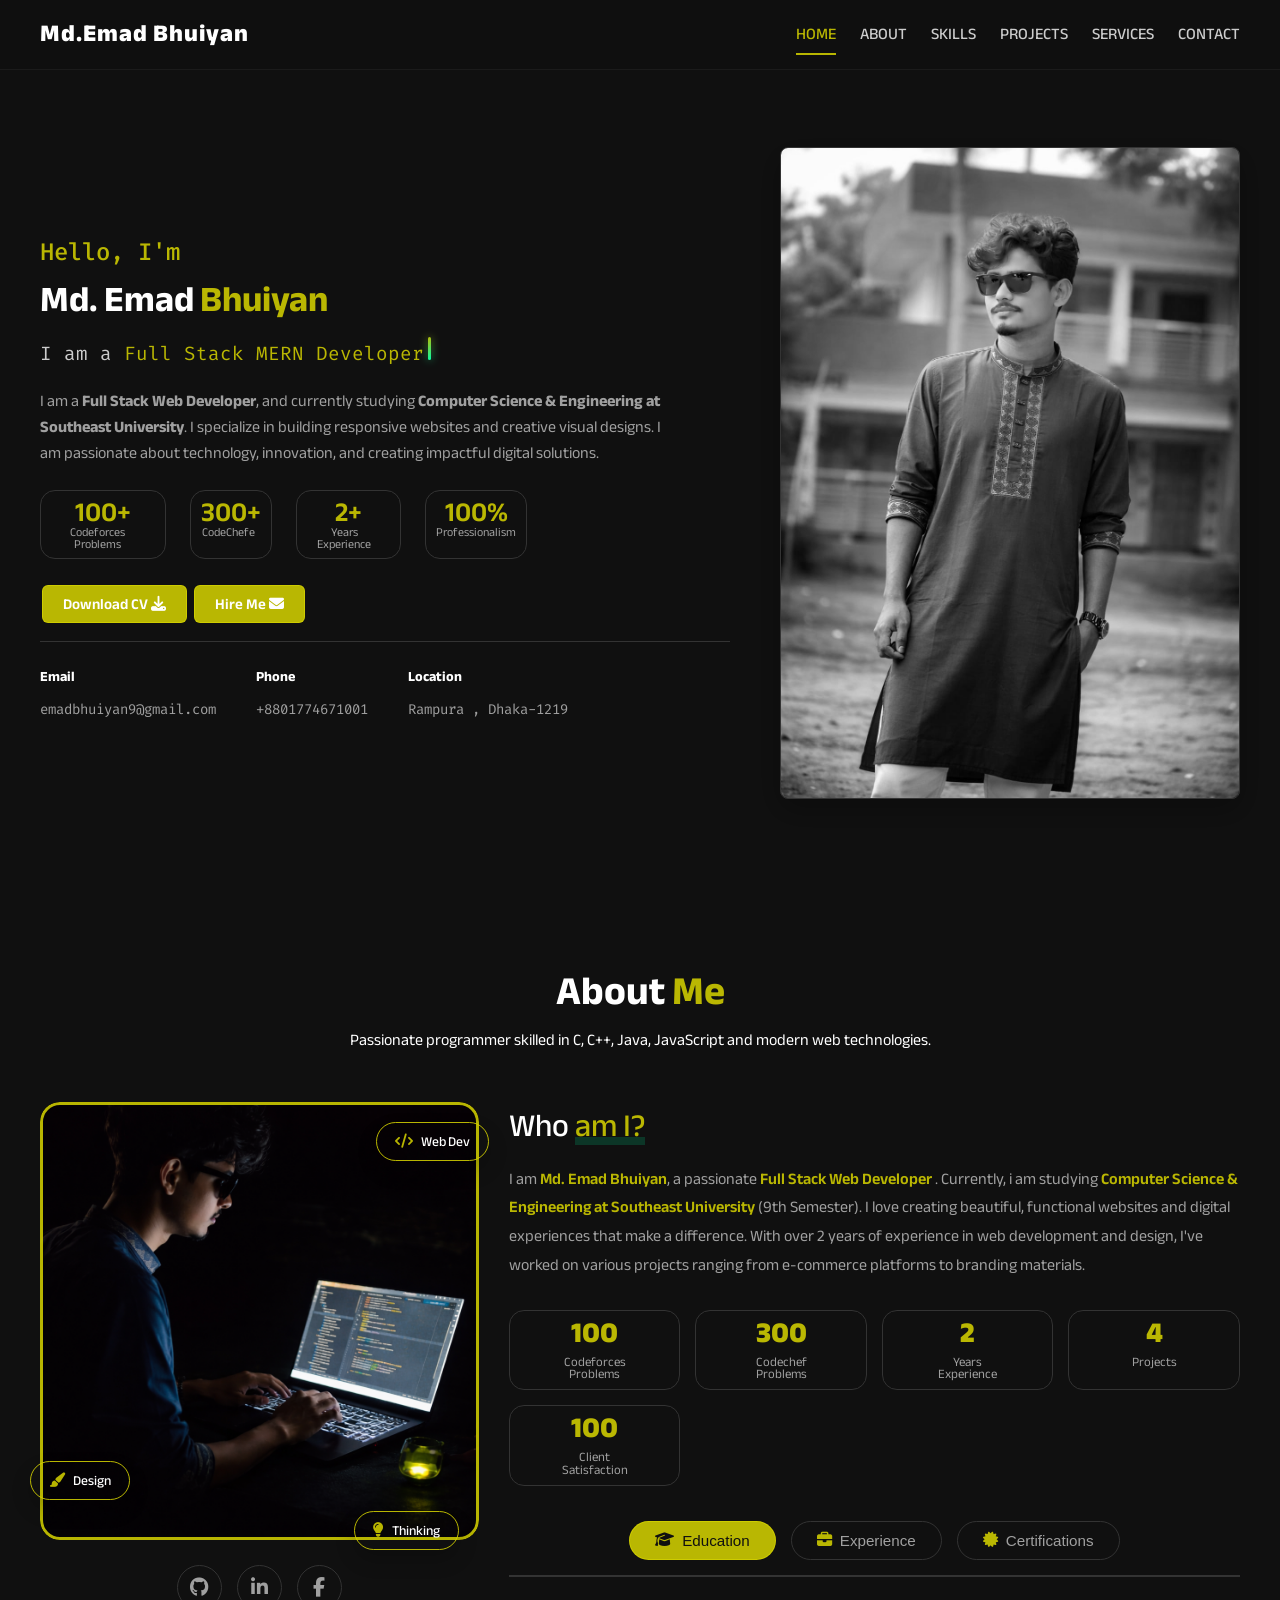
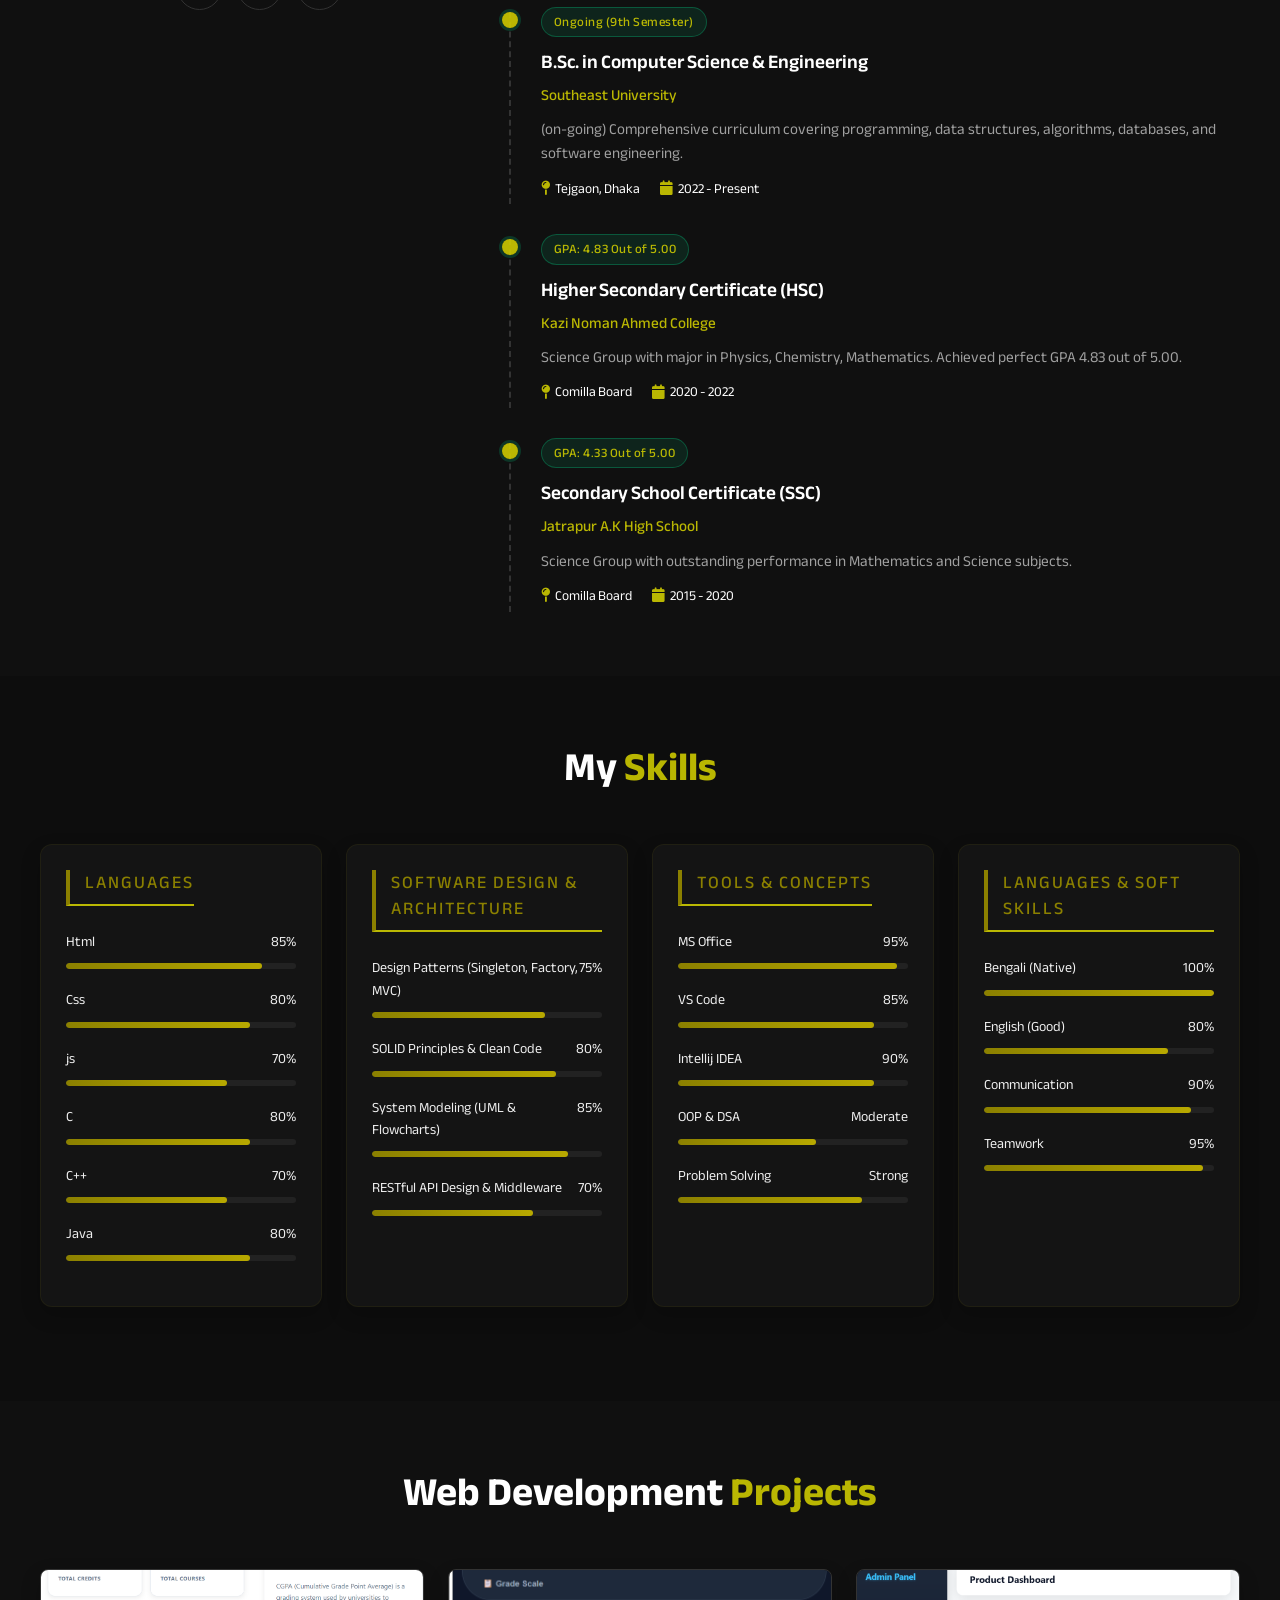
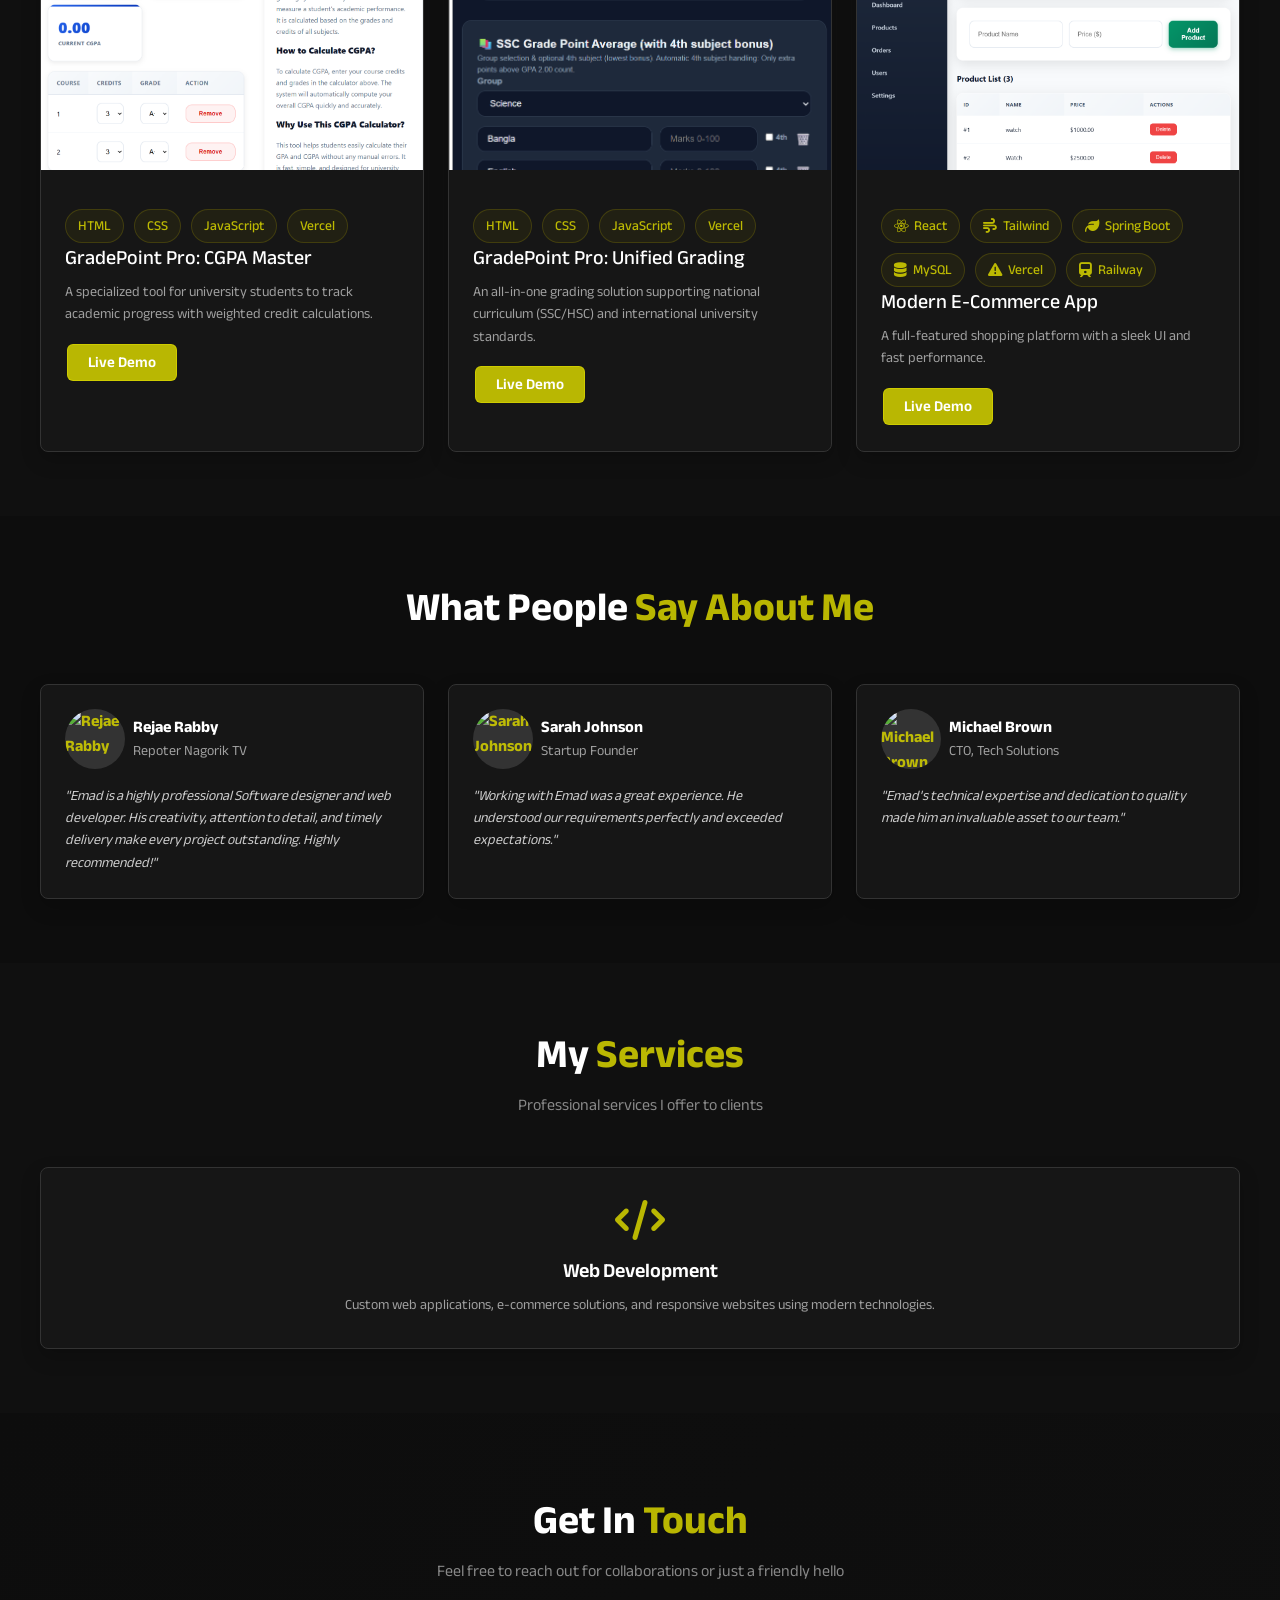
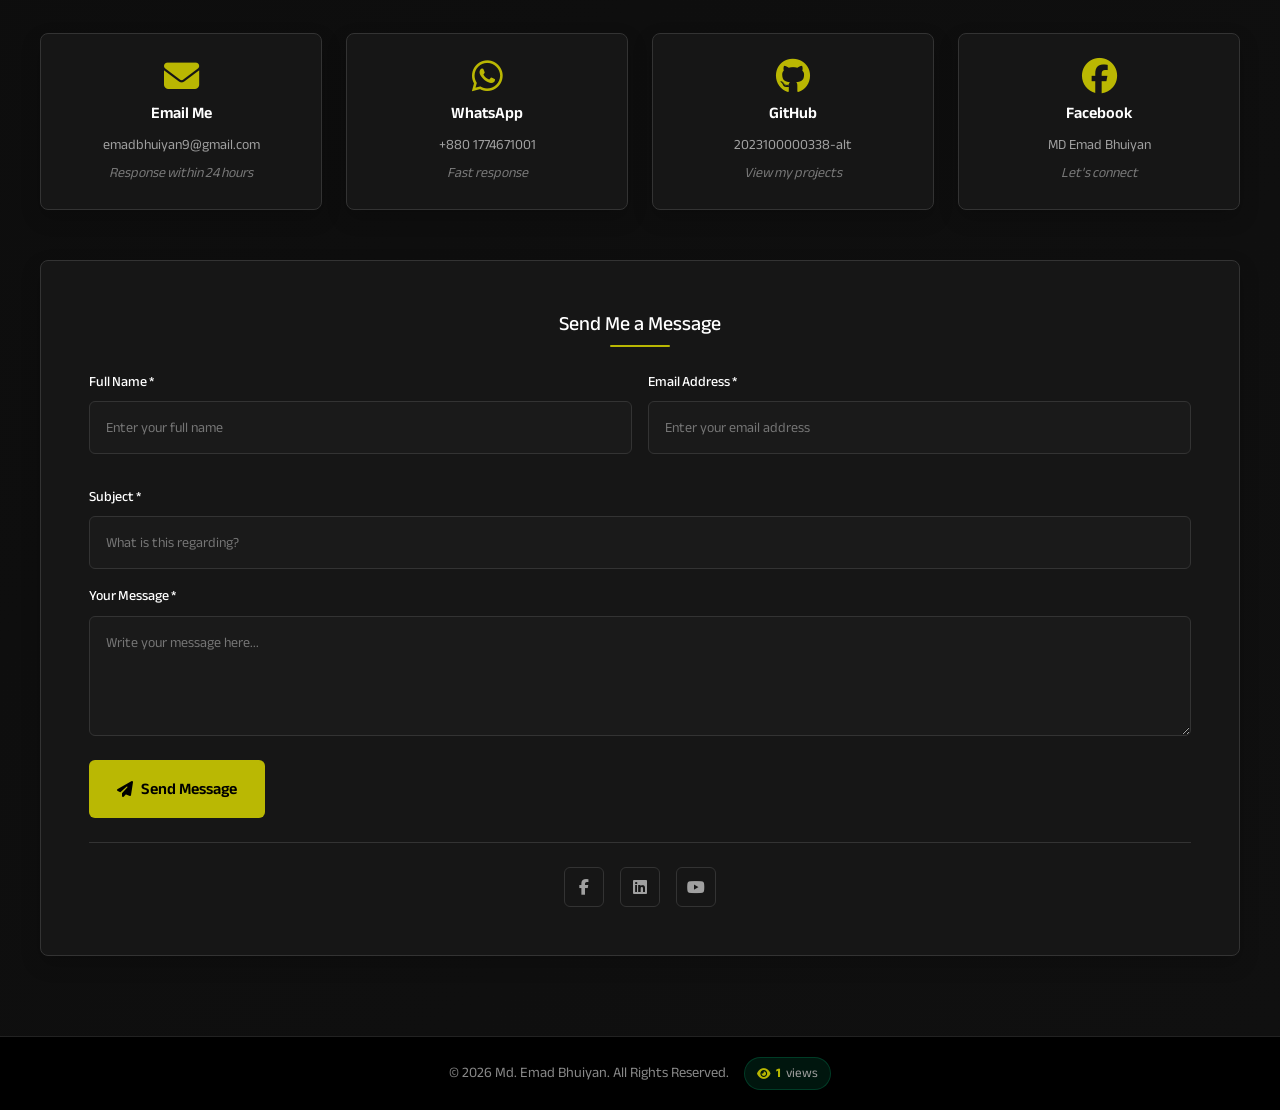
==== commit 950e434a: "update  link a grading stystem software" ====
--- a/index.html
+++ b/index.html
@@ -551,13 +551,35 @@
                     </div>
                     <div class="project-info">
                         <div class="project-tags">
-                            <span class="tag">HTML</span> <span class="tag">CSS</span> <span
-                                class="tag">JavaScript</span><span class="tag">Vercel</span>
-                        </div>
-                        <h3 class="project-title">GradePoint Pro Calculator</h3>
-                        <p class="project-desc">Fast and responsive university CGPA calculator for students.</p>
+                            <span class="tag">HTML</span>
+                            <span class="tag">CSS</span>
+                            <span class="tag">JavaScript</span>
+                            <span class="tag">Vercel</span>
+                        </div>
+                        <h3 class="project-title">GradePoint Pro: CGPA Master</h3>
+                        <p class="project-desc">A specialized tool for university students to track academic progress
+                            with weighted credit calculations.</p>
                         <a href="https://eb-cgpa-calculator.vercel.app/" target="_blank"
                             class="btn view-details-btn">Live Demo</a>
+                    </div>
+                </div>
+
+                <div class="project-card">
+                    <div class="project-img">
+                        <img src="images/grad.png" alt="Unified Grading System">
+                    </div>
+                    <div class="project-info">
+                        <div class="project-tags">
+                            <span class="tag">HTML</span>
+                            <span class="tag">CSS</span>
+                            <span class="tag">JavaScript</span>
+                            <span class="tag">Vercel</span>
+                        </div>
+                        <h3 class="project-title">GradePoint Pro: Unified Grading</h3>
+                        <p class="project-desc">An all-in-one grading solution supporting national curriculum (SSC/HSC)
+                            and international university standards.</p>
+                        <a href="https://eb-grading-sy.vercel.app/" target="_blank" class="btn view-details-btn">Live
+                            Demo</a>
                     </div>
                 </div>
 
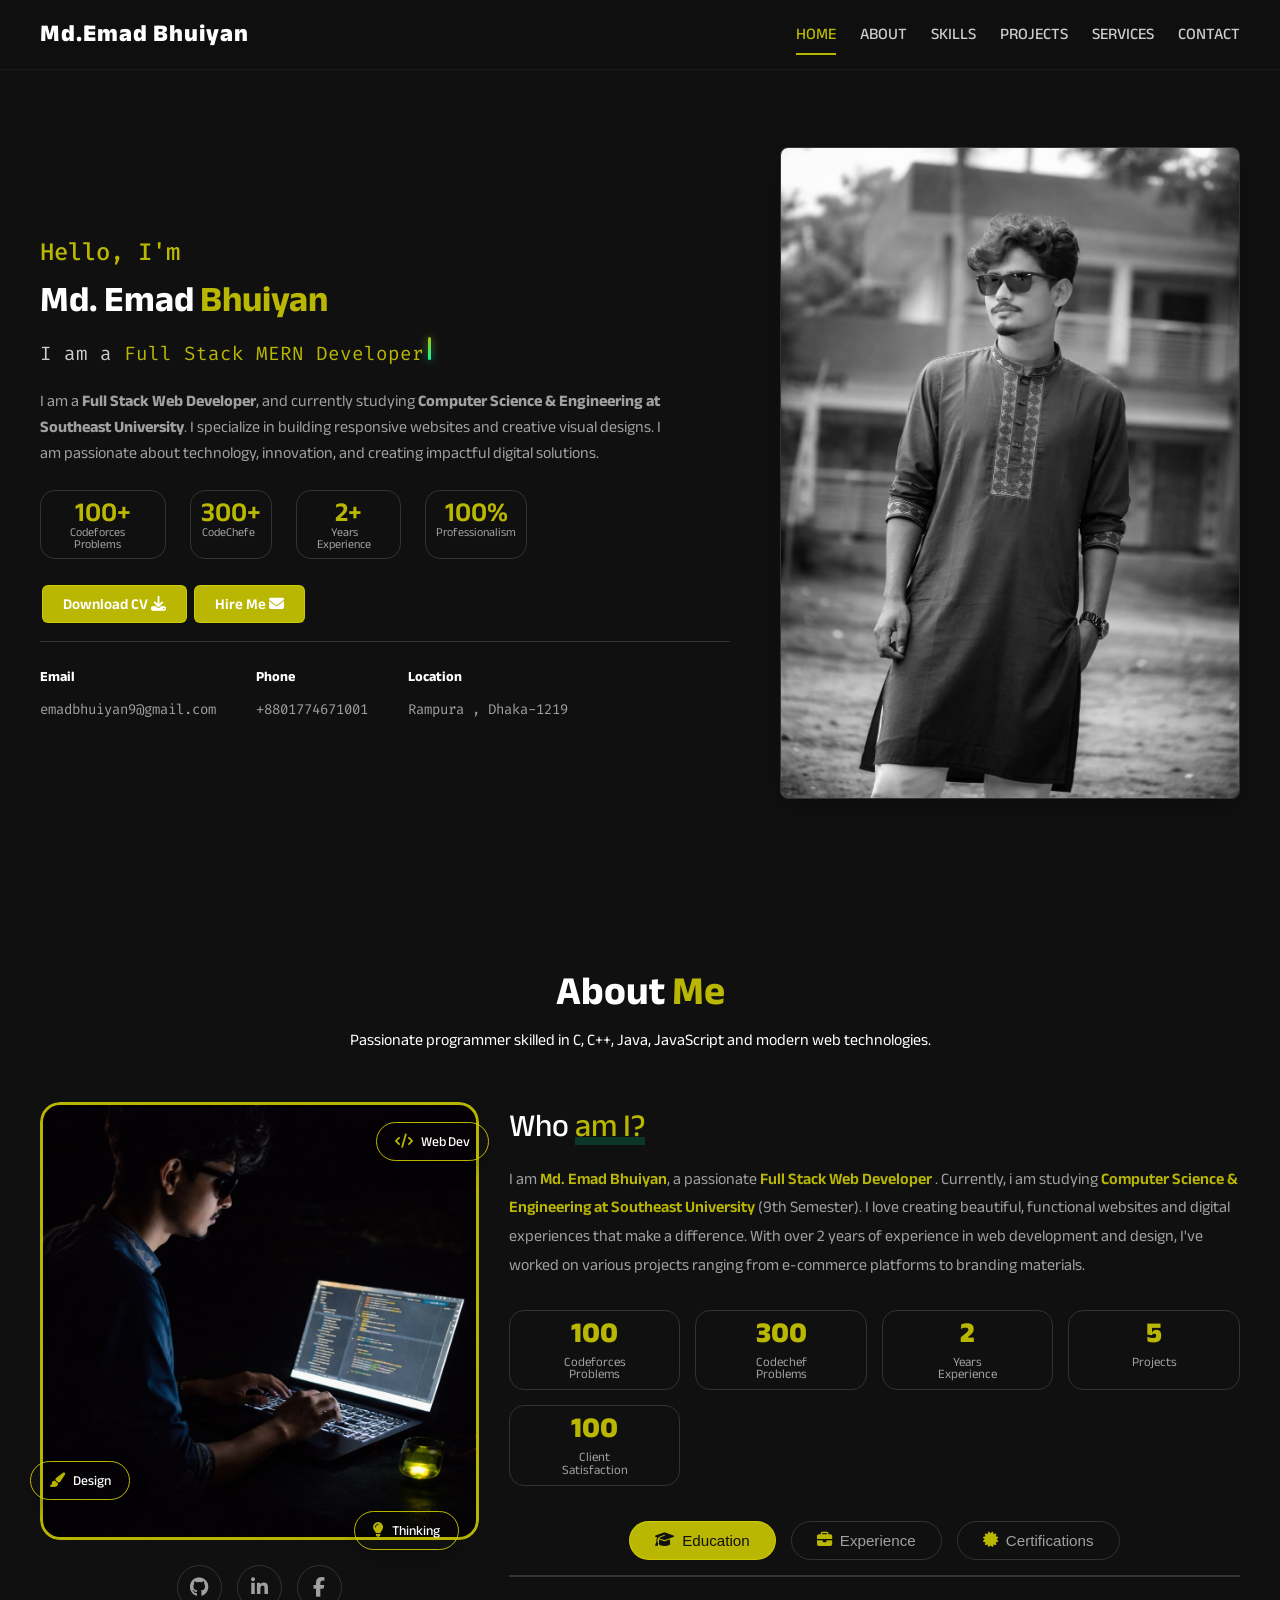
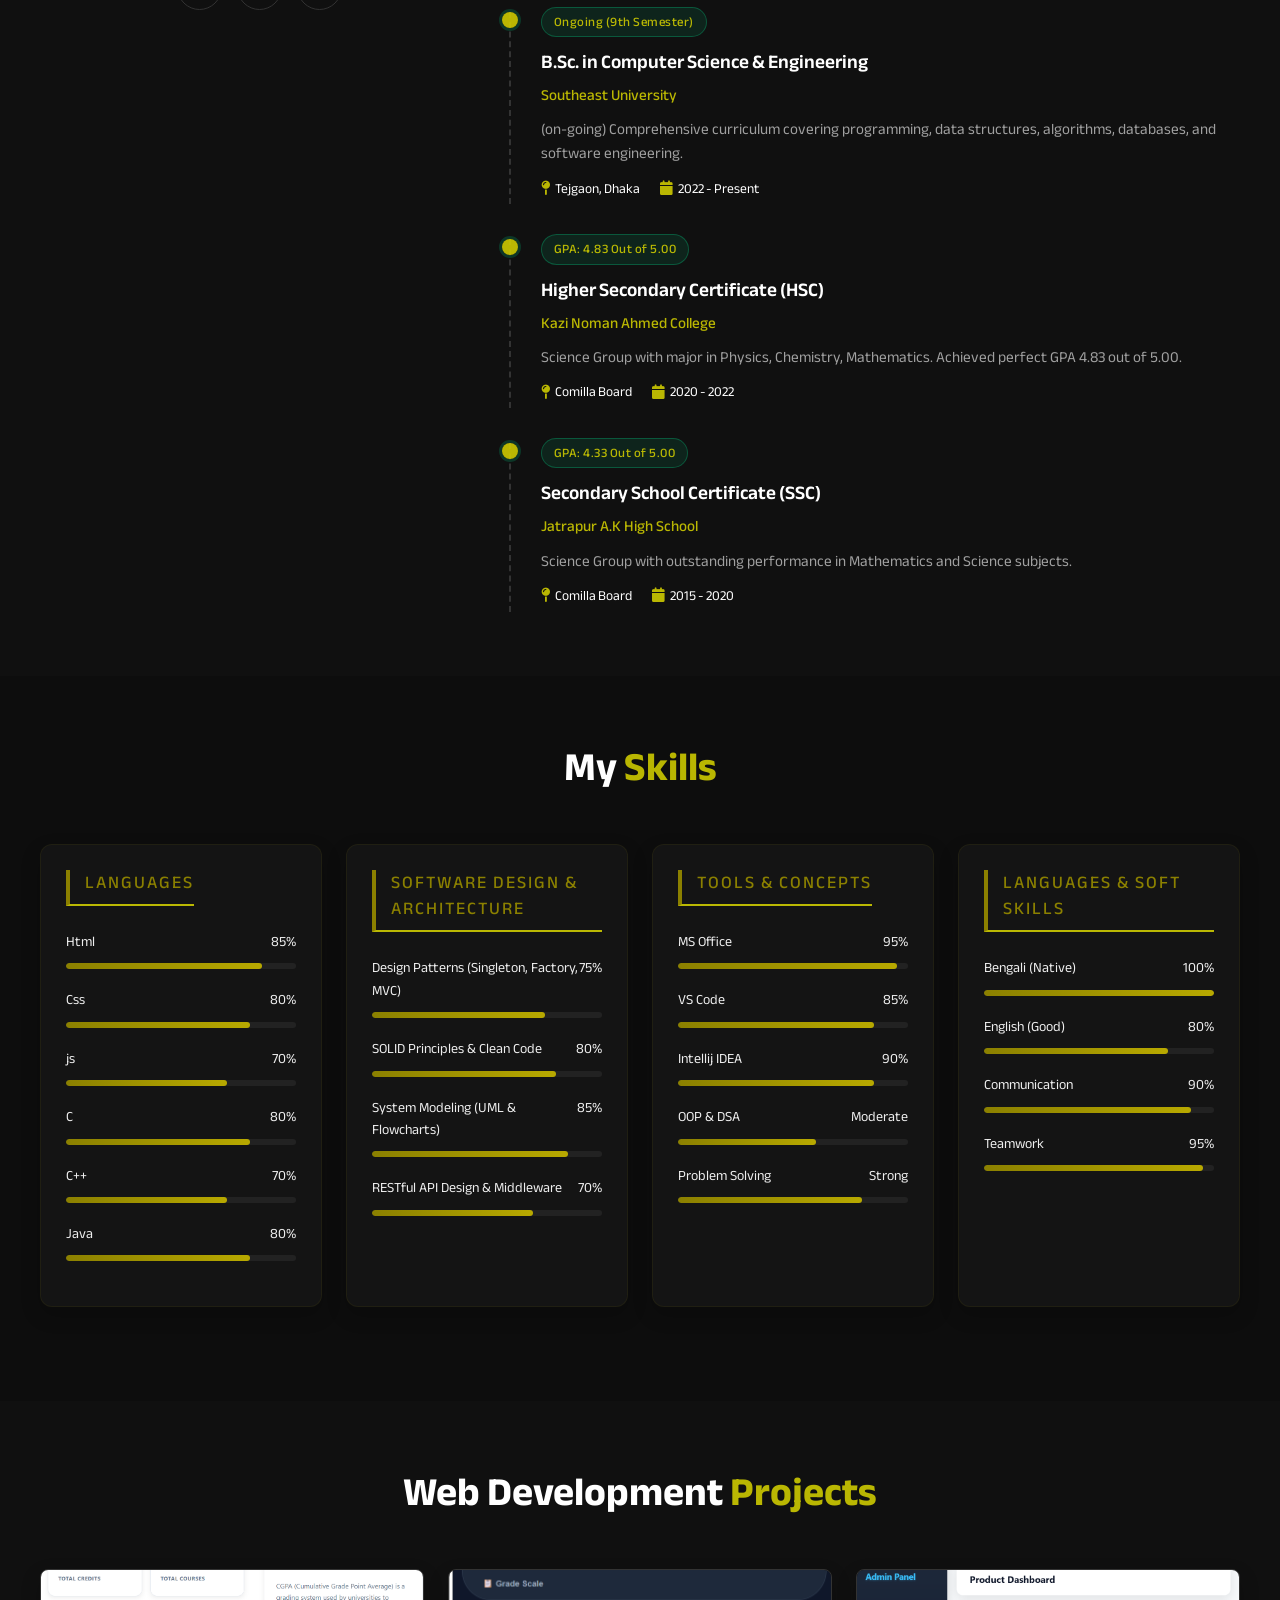
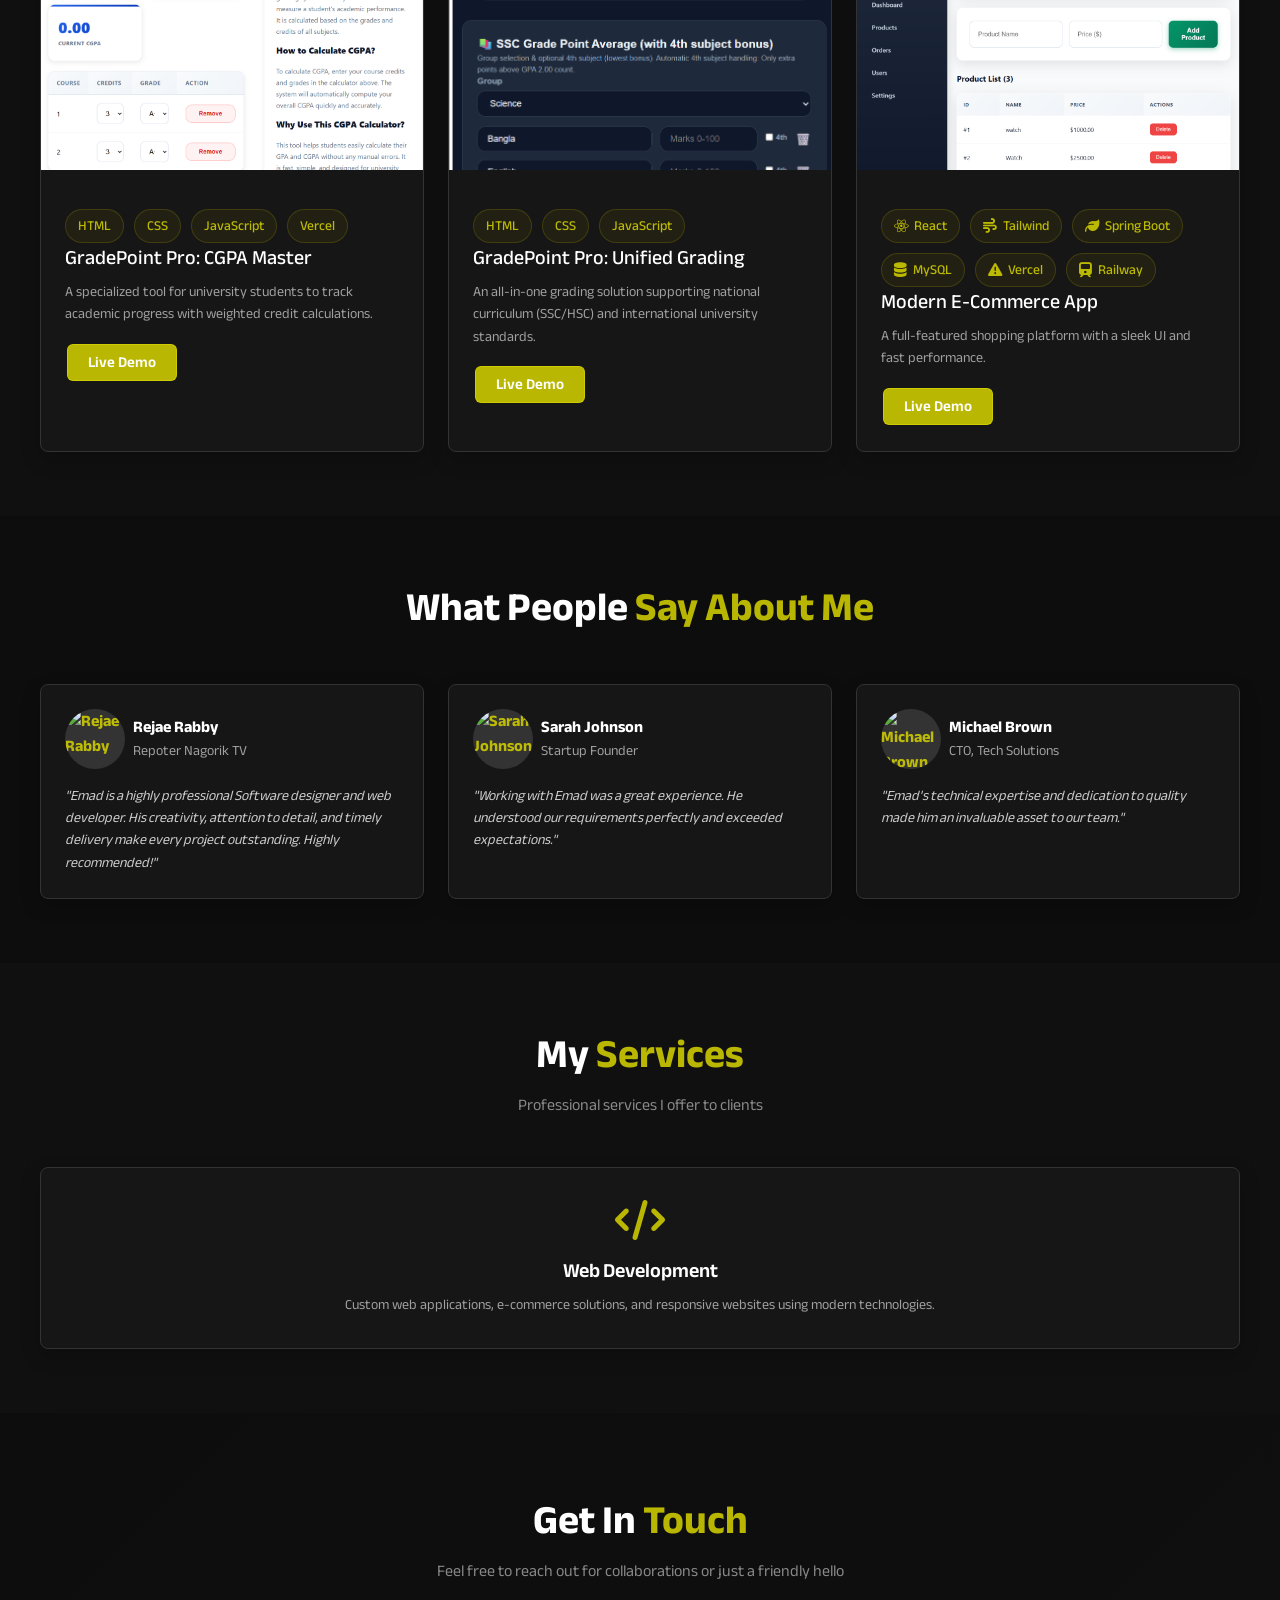
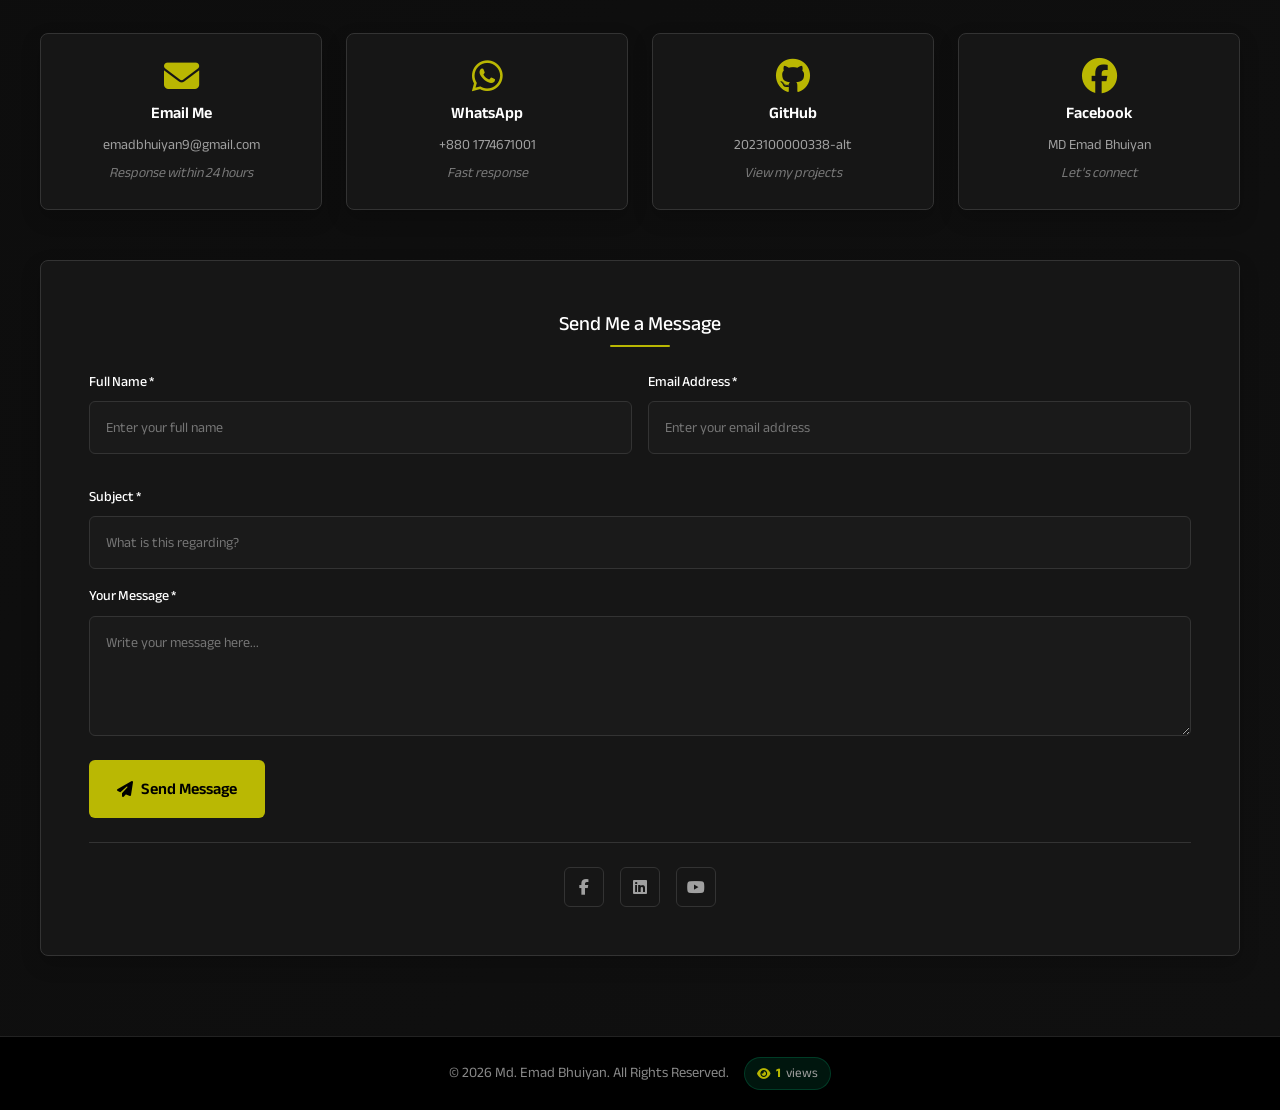
==== commit 8a6ee0a8: "add grading system software link in project option" ====
--- a/index.html
+++ b/index.html
@@ -573,7 +573,7 @@
                             <span class="tag">HTML</span>
                             <span class="tag">CSS</span>
                             <span class="tag">JavaScript</span>
-                            <span class="tag">Vercel</span>
+                           
                         </div>
                         <h3 class="project-title">GradePoint Pro: Unified Grading</h3>
                         <p class="project-desc">An all-in-one grading solution supporting national curriculum (SSC/HSC)
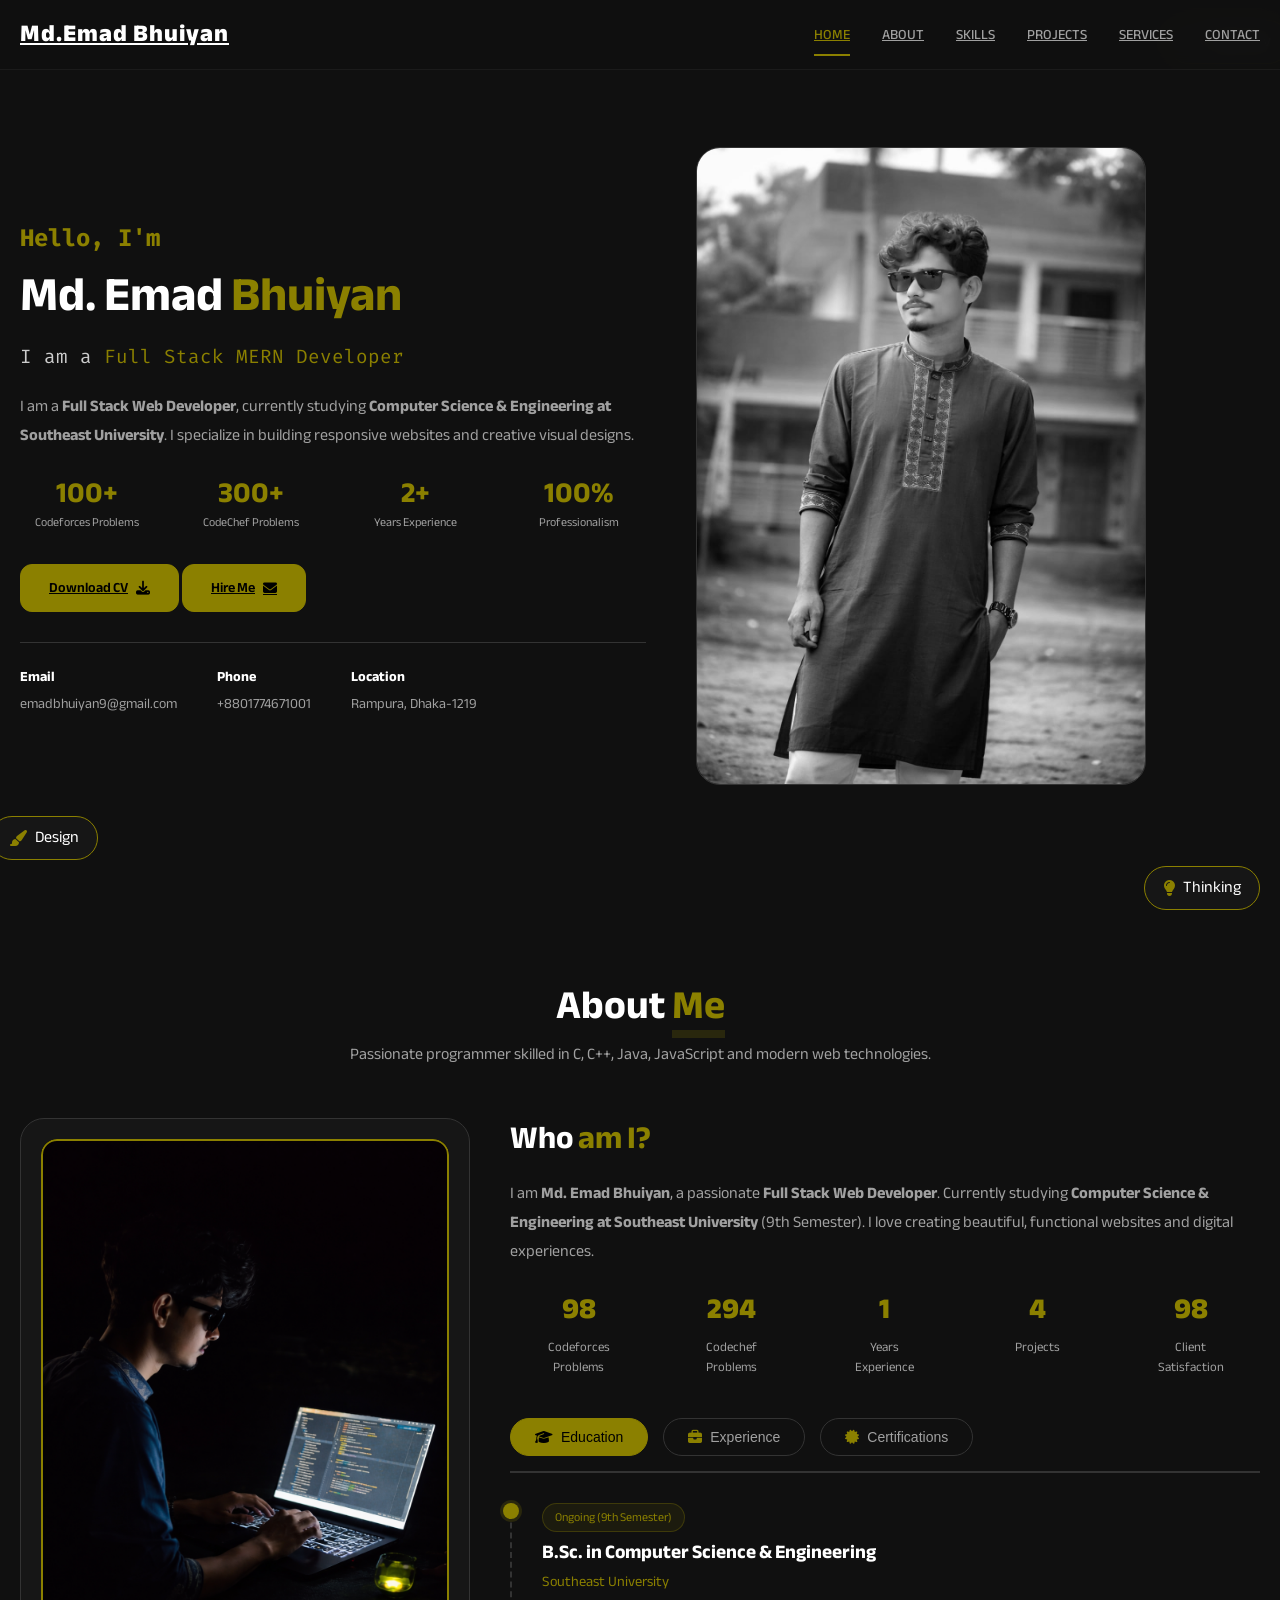
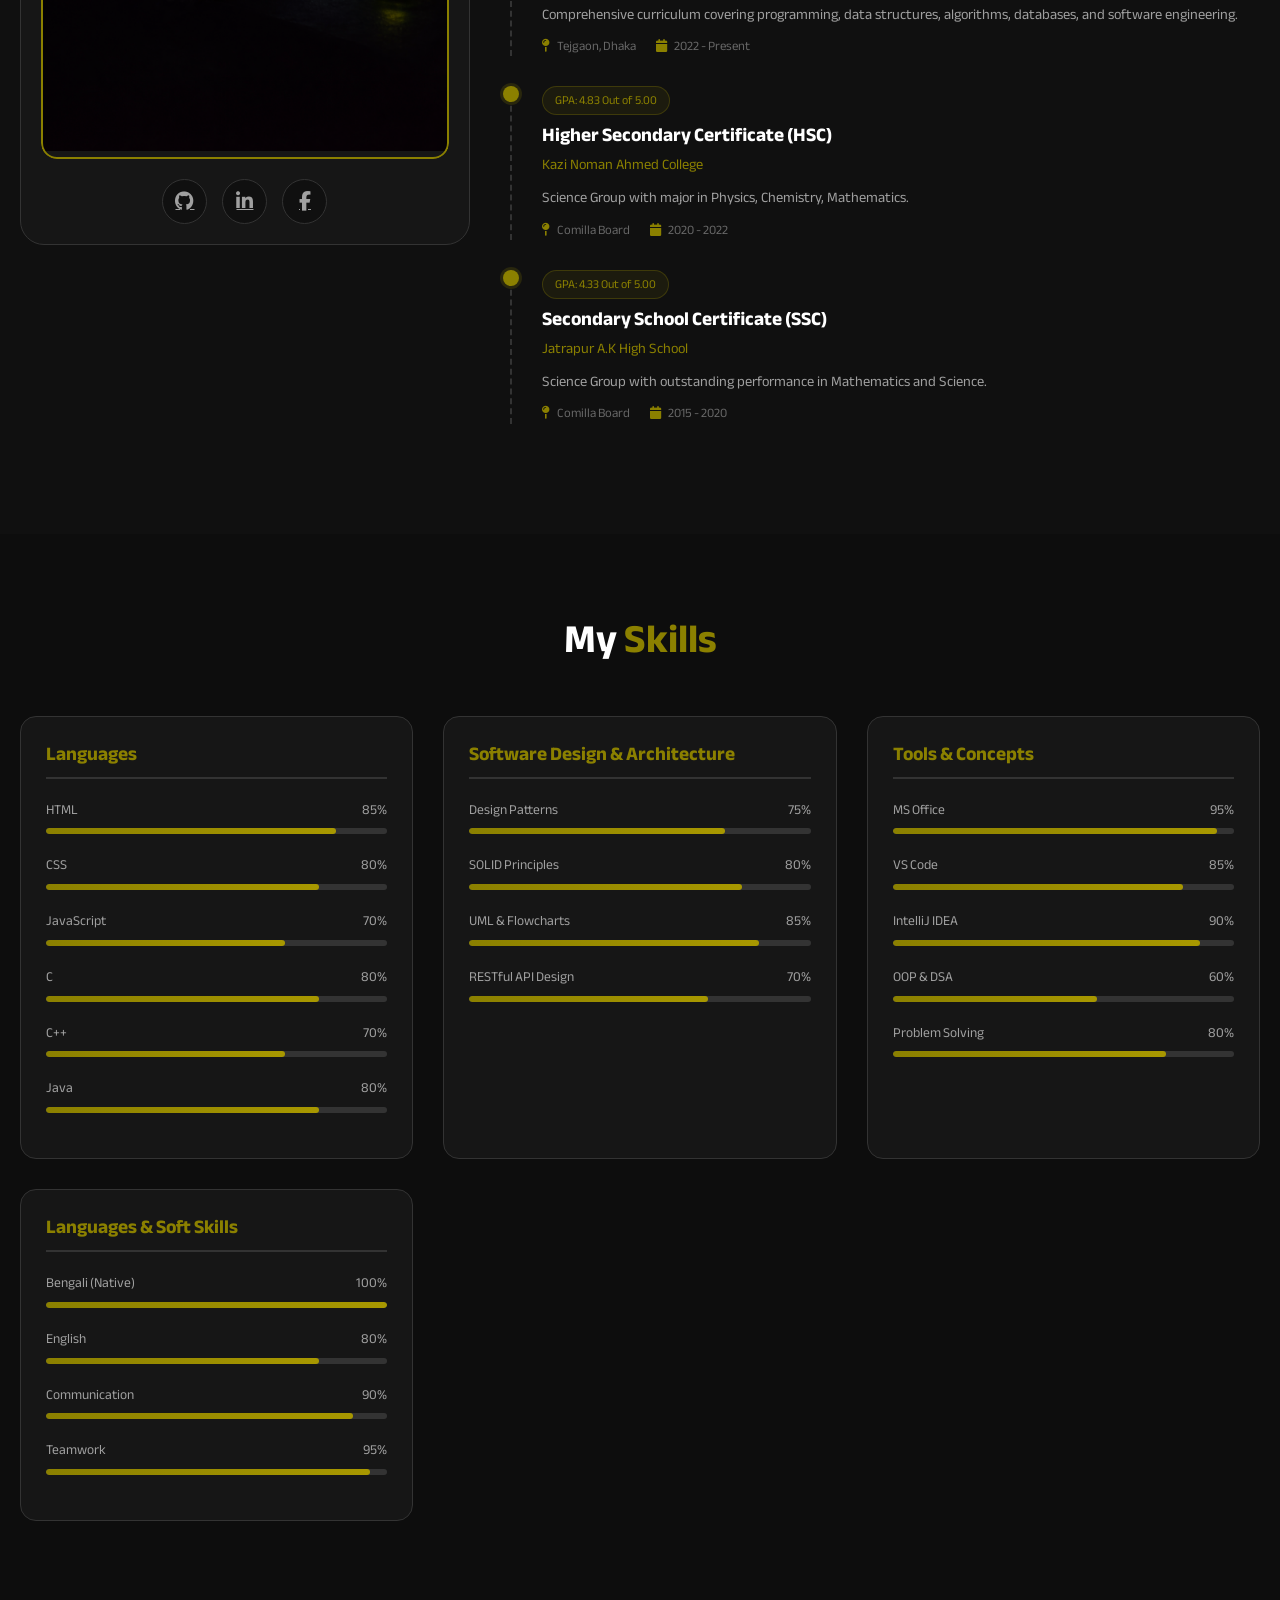
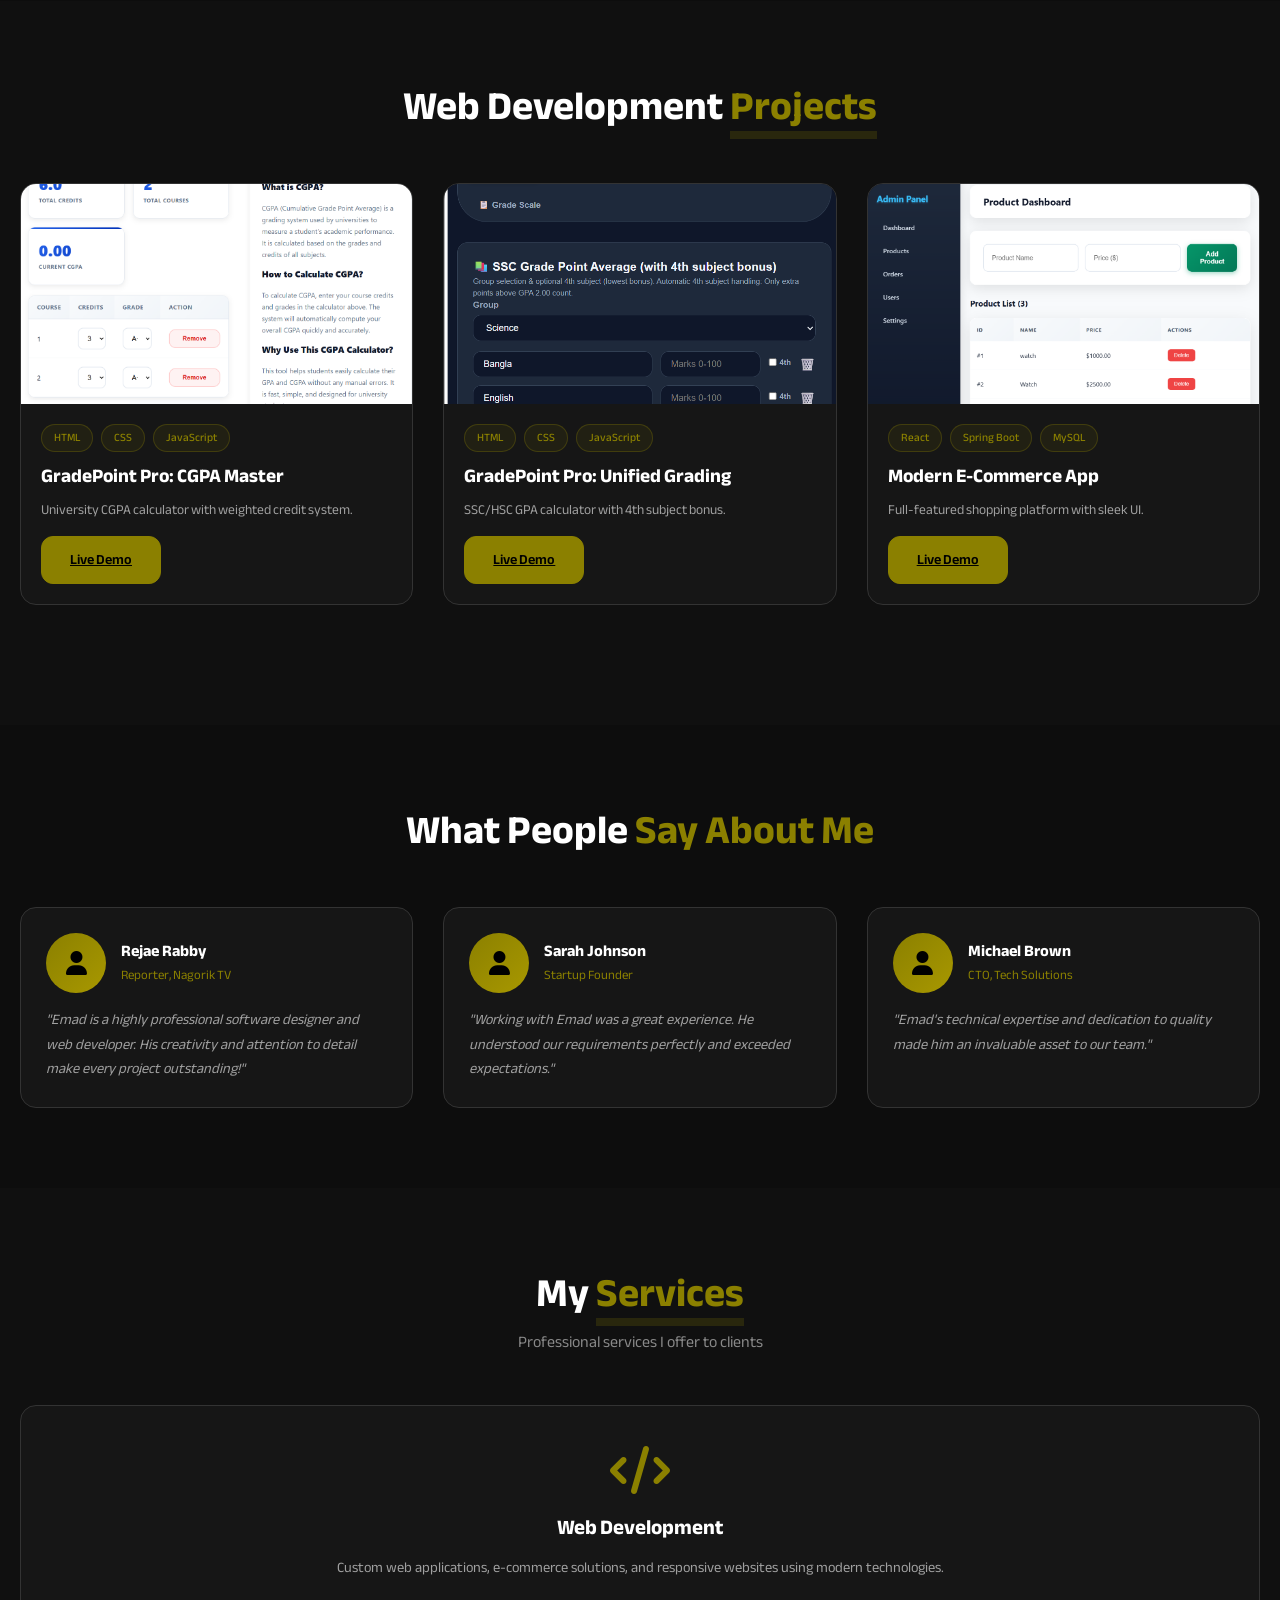
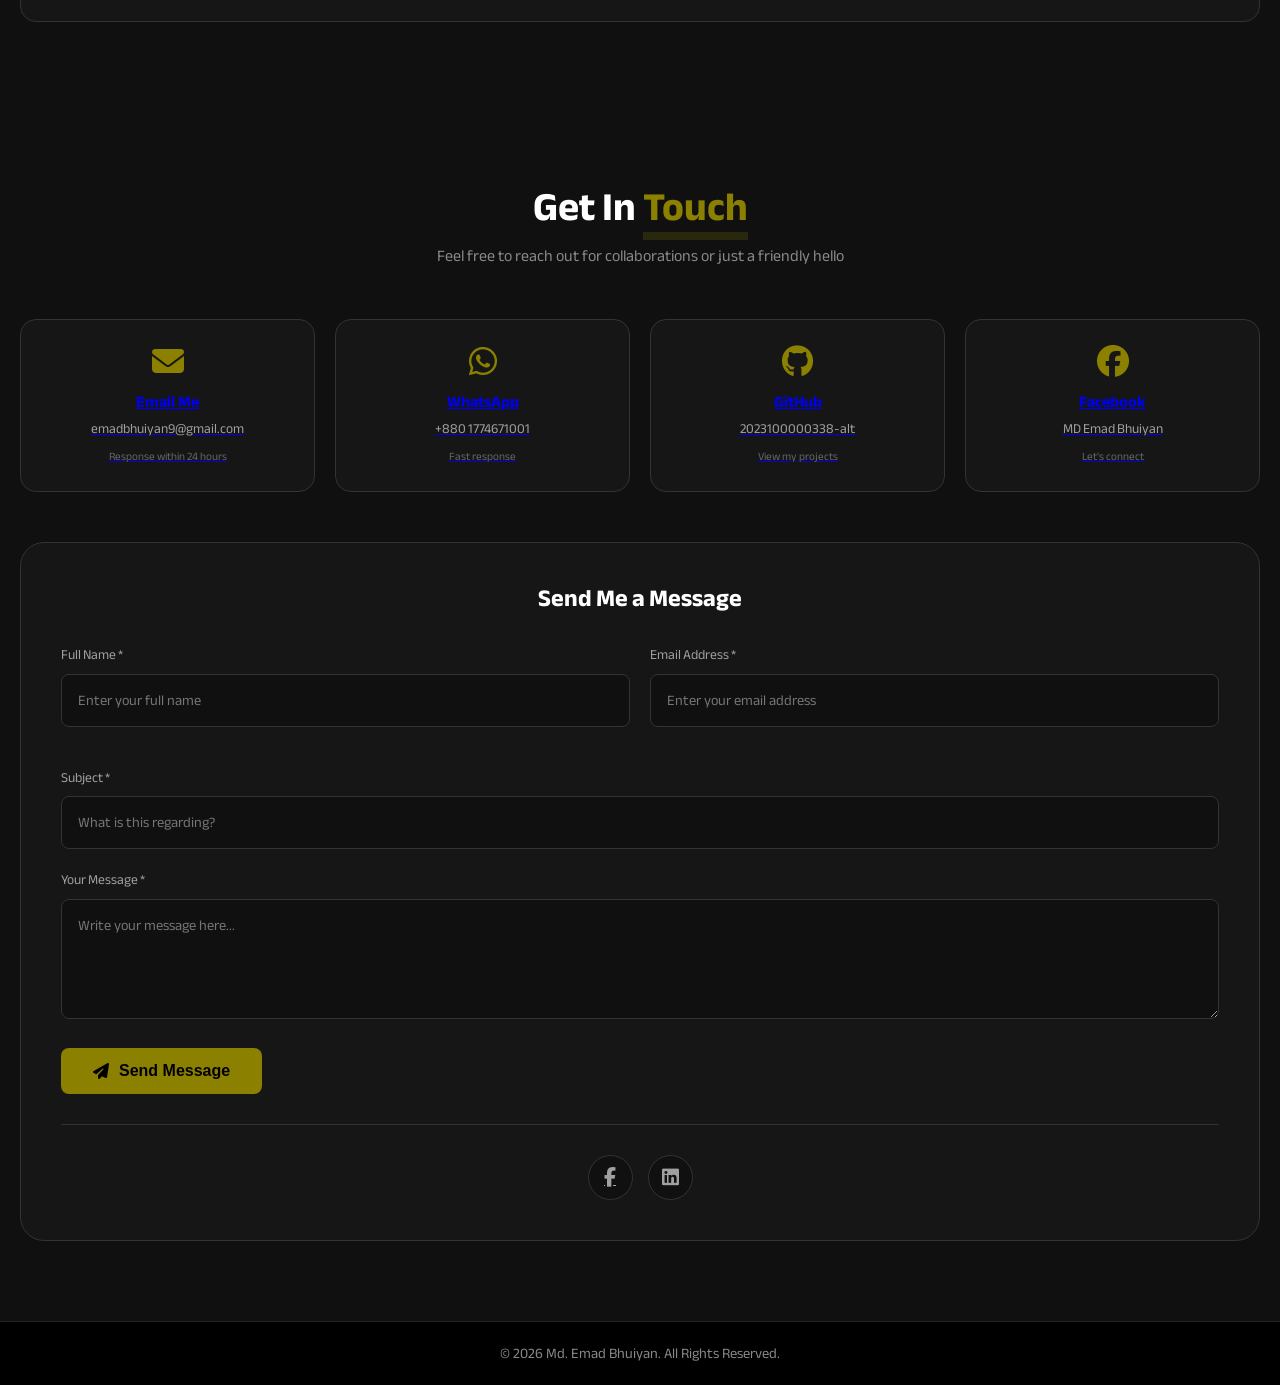
==== commit cf088f9e: "update css" ====
--- a/index.html
+++ b/index.html
@@ -3,13 +3,15 @@
 
 <head>
     <meta charset="UTF-8">
-    <meta name="viewport" content="width=device-width, initial-scale=1.0">
+    <meta name="viewport" content="width=device-width, initial-scale=1.0, user-scalable=yes">
     <meta name="google-site-verification" content="bUaR6mgx_Sz5ELmNCUp4jcnCb36u_0n76wUcNpuhDoY" />
     <meta name="description"
         content="Md. Emad Bhuiyan is a Full Stack Web Developer skilled in Java, Spring Boot, React, and MySQL. Explore projects, portfolio, and modern web development work.">
     <meta name="author" content="Md. Emad Bhuiyan">
     <meta property="og:type" content="website">
     <meta property="og:url" content="https://eb-portfoilo.vercel.app/">
+    <meta property="og:title" content="Md. Emad Bhuiyan | Portfolio">
+    <meta property="og:description" content="Full Stack Web Developer Portfolio">
     <title>Md. Emad Bhuiyan | Portfolio</title>
 
     <link rel="preconnect" href="https://fonts.googleapis.com">
@@ -17,7 +19,6 @@
     <link
         href="https://fonts.googleapis.com/css2?family=Anek+Bangla:wght@300;400;600;700&family=Fira+Code:wght@400;600&display=swap"
         rel="stylesheet">
-
     <link rel="stylesheet" href="https://cdnjs.cloudflare.com/ajax/libs/font-awesome/6.5.1/css/all.min.css">
     <link rel="stylesheet" href="styles.css">
 </head>
@@ -26,7 +27,7 @@
 
     <nav class="navbar">
         <div class="container">
-            <a href="#top" class="logo">
+            <a href="#home" class="logo">
                 Md.Emad Bhuiyan
             </a>
             <ul class="nav-menu">
@@ -49,29 +50,23 @@
                 <div class="hero-text">
                     <h3>Hello, I'm</h3>
                     <h1>Md. Emad <span style="color:var(--primary-color)">Bhuiyan</span></h1>
-
                     <div
                         style="font-size: 1.2rem; color: #ccc; margin-bottom: 20px; font-family: 'Fira Code', monospace;">
                         I am a <span class="typed-text" style="color: var(--primary-color);"></span>
                     </div>
-
                     <p class="hero-paragraph">
-                        I am a <strong>Full Stack Web Developer</strong>, and <strong></strong> currently studying
+                        I am a <strong>Full Stack Web Developer</strong>, currently studying
                         <strong>Computer Science & Engineering at Southeast University</strong>.
-                        I specialize in building responsive websites and creative visual designs. I am passionate about
-                        technology, innovation, and creating impactful digital solutions.
+                        I specialize in building responsive websites and creative visual designs.
                     </p>
-
                     <div class="hero-stats">
                         <div class="stat-box">
                             <h4>100+</h4>
                             <p>Codeforces Problems</p>
-
-                        </div>
-                        <div class="stat-box">
-
+                        </div>
+                        <div class="stat-box">
                             <h4>300+</h4>
-                            <p>CodeChefe</p>
+                            <p>CodeChef Problems</p>
                         </div>
                         <div class="stat-box">
                             <h4>2+</h4>
@@ -82,25 +77,20 @@
                             <p>Professionalism</p>
                         </div>
                     </div>
-
                     <a href="Emad_CV.pdf" download class="btn">Download CV <i class="fas fa-download"></i></a>
                     <a href="#contact" class="btn">Hire Me <i class="fas fa-envelope"></i></a>
                     <div class="hero-info">
                         <div class="info-item">
-                            <h4>Email</h4>
-                            <span>emadbhuiyan9@gmail.com</span>
+                            <h4>Email</h4><span>emadbhuiyan9@gmail.com</span>
                         </div>
                         <div class="info-item">
-                            <h4>Phone</h4>
-                            <span>+8801774671001</span>
+                            <h4>Phone</h4><span>+8801774671001</span>
                         </div>
                         <div class="info-item">
-                            <h4>Location</h4>
-                            <span>Rampura , Dhaka-1219</span>
-                        </div>
-                    </div>
-                </div>
-
+                            <h4>Location</h4><span>Rampura, Dhaka-1219</span>
+                        </div>
+                    </div>
+                </div>
                 <div class="hero-img">
                     <img src="images/dmo.png" alt="Md. Emad Bhuiyan">
                 </div>
@@ -108,18 +98,14 @@
         </div>
     </section>
 
-    <!-- About Section -->
     <section class="about section" id="about">
         <div class="container">
             <div class="section-header">
                 <h2 class="section-title">About <span>Me</span></h2>
-                <p class="section-subtitle">
-                    Passionate programmer skilled in C, C++, Java, JavaScript and modern web technologies.
-                </p>
-            </div>
-
+                <p class="section-subtitle">Passionate programmer skilled in C, C++, Java, JavaScript and modern web
+                    technologies.</p>
+            </div>
             <div class="about-wrapper">
-                <!-- Left Side - Profile Image -->
                 <div class="about-left">
                     <div class="profile-card">
                         <div class="profile-image-wrapper">
@@ -127,268 +113,133 @@
                                 <img src="images/drack_photo.png" alt="Md. Emad Bhuiyan">
                                 <div class="image-border"></div>
                             </div>
-
-                            <!-- Floating Elements -->
-                            <div class="floating-badge badge-1">
-                                <i class="fas fa-code"></i>
-                                <span>Web Dev</span>
-                            </div>
-                            <div class="floating-badge badge-2">
-                                <i class="fas fa-paint-brush"></i>
-                                <span>Design</span>
-                            </div>
-                            <div class="floating-badge badge-3">
-                                <i class="fas fa-lightbulb"></i>
-                                <span>Thinking</span>
-                            </div>
-                        </div>
-
-                        <!-- Social Links -->
+                            <div class="floating-badge badge-1"><i class="fas fa-code"></i><span>Web Dev</span></div>
+                            <div class="floating-badge badge-2"><i class="fas fa-paint-brush"></i><span>Design</span>
+                            </div>
+                            <div class="floating-badge badge-3"><i class="fas fa-lightbulb"></i><span>Thinking</span>
+                            </div>
+                        </div>
                         <div class="profile-social">
-                            <a href="https://github.com/2023100000338-alt" target="_blank" class="social-link">
-                                <i class="fab fa-github"></i>
-                            </a>
-                            <a href="" target="_blank" class="social-link">
-                                <i class="fab fa-linkedin-in"></i>
-                            </a>
-                            <a href="https://www.facebook.com/md.emad.524381" target="_blank" class="social-link">
-                                <i class="fab fa-facebook-f"></i>
-                            </a>
-
-                        </div>
-                    </div>
-                </div>
-
-                <!-- Right Side - Content -->
+                            <a href="https://github.com/2023100000338-alt" target="_blank" class="social-link"><i
+                                    class="fab fa-github"></i></a>
+                            <a href="#" target="_blank" class="social-link"><i class="fab fa-linkedin-in"></i></a>
+                            <a href="https://www.facebook.com/md.emad.524381" target="_blank" class="social-link"><i
+                                    class="fab fa-facebook-f"></i></a>
+                        </div>
+                    </div>
+                </div>
                 <div class="about-right">
-                    <!-- Who am I? Section -->
                     <div class="who-am-i">
                         <h3>Who <span>am I?</span></h3>
-                        <p>
-                            I am <strong>Md. Emad Bhuiyan</strong>, a passionate <strong>Full Stack Web
-                                Developer</strong> <strong></strong>.
-                            Currently, i am studying <strong>Computer Science & Engineering at Southeast
-                                University</strong> (9th Semester).
-                            I love creating beautiful, functional websites and digital experiences that make a
-                            difference.
-                            With over 2 years of experience in web development and design, I've worked on various
-                            projects
-                            ranging from e-commerce platforms to branding materials.
-                        </p>
-                    </div>
-
-                    <!-- Stats Counter -->
+                        <p>I am <strong>Md. Emad Bhuiyan</strong>, a passionate <strong>Full Stack Web
+                                Developer</strong>. Currently studying <strong>Computer Science & Engineering at
+                                Southeast University</strong> (9th Semester). I love creating beautiful, functional
+                            websites and digital experiences.</p>
+                    </div>
                     <div class="stats-container">
                         <div class="stat-box">
-                            <div class="stat-number" data-target="100">100</div>
+                            <div class="stat-number" data-target="100">0</div>
                             <div class="stat-label">Codeforces<br>Problems</div>
                         </div>
                         <div class="stat-box">
-                            <div class="stat-number" data-target="300">300+</div>
+                            <div class="stat-number" data-target="300">0</div>
                             <div class="stat-label">Codechef<br>Problems</div>
                         </div>
                         <div class="stat-box">
-                            <div class="stat-number" data-target="2">2</div>
+                            <div class="stat-number" data-target="2">0</div>
                             <div class="stat-label">Years<br>Experience</div>
                         </div>
                         <div class="stat-box">
-                            <div class="stat-number" data-target="5">5</div>
+                            <div class="stat-number" data-target="5">0</div>
                             <div class="stat-label">Projects</div>
                         </div>
                         <div class="stat-box">
-                            <div class="stat-number" data-target="100">100</div>
+                            <div class="stat-number" data-target="100">0</div>
                             <div class="stat-label">Client<br>Satisfaction</div>
                         </div>
                     </div>
-
-                    <!-- Tabs Navigation -->
                     <div class="about-tabs">
-                        <button class="tab-btn active" data-tab="education">
-                            <i class="fas fa-graduation-cap"></i>
-                            Education
-                        </button>
-                        <button class="tab-btn" data-tab="experience">
-                            <i class="fas fa-briefcase"></i>
-                            Experience
-                        </button>
-                        <button class="tab-btn" data-tab="certification">
-                            <i class="fas fa-certificate"></i>
-                            Certifications
-                        </button>
-                    </div>
-
-                    <!-- Education Tab Content (Your exact design from image) -->
+                        <button class="tab-btn active" data-tab="education"><i class="fas fa-graduation-cap"></i>
+                            Education</button>
+                        <button class="tab-btn" data-tab="experience"><i class="fas fa-briefcase"></i>
+                            Experience</button>
+                        <button class="tab-btn" data-tab="certification"><i class="fas fa-certificate"></i>
+                            Certifications</button>
+                    </div>
                     <div class="tab-content active" id="education">
-                        <!-- Education Item 1 - B.Sc. -->
                         <div class="timeline-item">
                             <div class="timeline-marker"></div>
                             <div class="timeline-content">
-                                <div class="timeline-header">
-                                    <span class="timeline-badge">Ongoing (9th Semester)</span>
+                                <div class="timeline-header"><span class="timeline-badge">Ongoing (9th Semester)</span>
                                 </div>
                                 <h4 class="timeline-title">B.Sc. in Computer Science & Engineering</h4>
                                 <p class="timeline-subtitle">Southeast University</p>
-                                <p class="timeline-description">
-                                    (on-going) Comprehensive curriculum covering programming, data structures,
-                                    algorithms, databases, and software engineering.
-                                </p>
-                                <div class="timeline-meta">
-                                    <span><i class="fas fa-map-pin"></i> Tejgaon, Dhaka</span>
-                                    <span><i class="fas fa-calendar"></i> 2022 - Present</span>
-                                </div>
-                            </div>
-                        </div>
-
-                        <!-- Education Item 2 - HSC -->
+                                <p class="timeline-description">Comprehensive curriculum covering programming, data
+                                    structures, algorithms, databases, and software engineering.</p>
+                                <div class="timeline-meta"><span><i class="fas fa-map-pin"></i> Tejgaon,
+                                        Dhaka</span><span><i class="fas fa-calendar"></i> 2022 - Present</span></div>
+                            </div>
+                        </div>
                         <div class="timeline-item">
                             <div class="timeline-marker"></div>
                             <div class="timeline-content">
-                                <div class="timeline-header">
-                                    <span class="timeline-badge">GPA: 4.83 Out of 5.00</span>
+                                <div class="timeline-header"><span class="timeline-badge">GPA: 4.83 Out of 5.00</span>
                                 </div>
                                 <h4 class="timeline-title">Higher Secondary Certificate (HSC)</h4>
                                 <p class="timeline-subtitle">Kazi Noman Ahmed College</p>
-                                <p class="timeline-description">
-                                    Science Group with major in Physics, Chemistry, Mathematics. Achieved perfect GPA
-                                    4.83 out of 5.00.
-                                </p>
-                                <div class="timeline-meta">
-                                    <span><i class="fas fa-map-pin"></i> Comilla Board</span>
-                                    <span><i class="fas fa-calendar"></i> 2020 - 2022</span>
-                                </div>
-                            </div>
-                        </div>
-
-                        <!-- Education Item 3 - SSC -->
+                                <p class="timeline-description">Science Group with major in Physics, Chemistry,
+                                    Mathematics.</p>
+                                <div class="timeline-meta"><span><i class="fas fa-map-pin"></i> Comilla
+                                        Board</span><span><i class="fas fa-calendar"></i> 2020 - 2022</span></div>
+                            </div>
+                        </div>
                         <div class="timeline-item">
                             <div class="timeline-marker"></div>
                             <div class="timeline-content">
-                                <div class="timeline-header">
-                                    <span class="timeline-badge">GPA: 4.33 Out of 5.00</span>
+                                <div class="timeline-header"><span class="timeline-badge">GPA: 4.33 Out of 5.00</span>
                                 </div>
                                 <h4 class="timeline-title">Secondary School Certificate (SSC)</h4>
                                 <p class="timeline-subtitle">Jatrapur A.K High School</p>
-                                <p class="timeline-description">
-                                    Science Group with outstanding performance in Mathematics and Science subjects.
-                                </p>
-                                <div class="timeline-meta">
-                                    <span><i class="fas fa-map-pin"></i> Comilla Board</span>
-                                    <span><i class="fas fa-calendar"></i> 2015 - 2020</span>
-                                </div>
-                            </div>
-                        </div>
-                    </div>
-
-                    <!-- Experience Tab Content -->
+                                <p class="timeline-description">Science Group with outstanding performance in
+                                    Mathematics and Science.</p>
+                                <div class="timeline-meta"><span><i class="fas fa-map-pin"></i> Comilla
+                                        Board</span><span><i class="fas fa-calendar"></i> 2015 - 2020</span></div>
+                            </div>
+                        </div>
+                    </div>
                     <div class="tab-content" id="experience">
-                        <!-- Experience Item 1 -->
                         <div class="timeline-item">
                             <div class="timeline-marker"></div>
                             <div class="timeline-content">
-                                <div class="timeline-header">
-                                    <span class="timeline-badge">August 2025 – Present</span>
+                                <div class="timeline-header"><span class="timeline-badge">August 2025 – Present</span>
                                 </div>
                                 <h4 class="timeline-title">Software Developer & Web Engineer</h4>
                                 <p class="timeline-subtitle">Elite Learner Academy</p>
-
                                 <ul class="timeline-list">
                                     <li><i class="fas fa-code"></i> Developing and maintaining the official academy
-                                        website using modern frameworks.</li>
-                                    <li><i class="fas fa-laptop-code"></i> Building responsive UI components and
-                                        ensuring cross-browser compatibility.</li>
+                                        website</li>
+                                    <li><i class="fas fa-laptop-code"></i> Building responsive UI components</li>
                                     <li><i class="fas fa-database"></i> Optimizing web performance and managing student
-                                        data systems.</li>
-                                    <li><i class="fas fa-mobile-alt"></i> Designing mobile-first features for better
-                                        accessibility.</li>
+                                        data</li>
                                 </ul>
                             </div>
-                            <div class="timeline-item">
-                                <div class="timeline-marker"></div>
-                                <div class="timeline-content">
-                                    <div class="timeline-header">
-                                        <span class="timeline-badge">August 2025 – Present</span>
-                                    </div>
-                                    <h4 class="timeline-title">Software Developer & Web Engineer</h4>
-                                    <p class="timeline-subtitle">Elite Learner Academy</p>
-
-                                    <ul class="timeline-list">
-                                        <li><i class="fas fa-code"></i> Developing and maintaining the official academy
-                                            website using modern frameworks.</li>
-                                        <li><i class="fas fa-laptop-code"></i> Building responsive UI components and
-                                            ensuring cross-browser compatibility.</li>
-                                        <li><i class="fas fa-database"></i> Optimizing web performance and managing
-                                            student data systems.</li>
-                                        <li><i class="fas fa-mobile-alt"></i> Designing mobile-first features for better
-                                            accessibility.</li>
-                                    </ul>
-
-                                    <!-- <div class="timeline-meta">
-            <span><i class="fas fa-briefcase"></i> Part-time</span>
-            <span><i class="fas fa-map-pin"></i> 90/A Mukul Tower, Mouchak, Malibagh, Dhaka-1217</span>
-        </div> -->
-                                </div>
-
-                            </div>
-
-
-
-                            <!-- Certifications Tab Content -->
-                            <div class="tab-content" id="certification">
-                                <!-- Certification Item 1 -->
-                                <div class="certificate-item">
-                                    <div class="certificate-icon">
-                                        <i class="fas fa-certificate"></i>
-                                    </div>
-                                    <div class="certificate-details">
-                                        <span class="certificate-badge">Govt. Approved</span>
-                                        <h4>Computer Office Application</h4>
-                                        <p class="certificate-issuer">National Training Program</p>
-                                        <p class="certificate-desc">Comprehensive training on MS Office Suite and office
-                                            management applications <strong>with Grade A.</strong></p>
-                                        <div class="certificate-meta">
-                                            <span><i class="fas fa-calendar"></i> 2023</span>
-                                            <span><i class="fas fa-clock"></i> 6 Months</span>
-                                        </div>
-                                    </div>
-                                </div>
-
-                                <!-- Certification Item 2 -->
-                                <!-- <div class="certificate-item">
-                        <div class="certificate-icon">
-                            <i class="fas fa-laptop-code"></i>
-                        </div>
-                        <div class="certificate-details">
-                            <span class="certificate-badge">Professional</span>
-                            <h4>Learn Full Stack Web Development with JavaScript(MERN)</h4>
-                            <p class="certificate-issuer">Ostad</p>
-                            <p class="certificate-desc">Learning MERN stack at Ostad batch 15 ongoing</p>
-                            <div class="certificate-meta">
-                                <span><i class="fas fa-calendar"></i> 2026</span>
-                                <span><i class="fas fa-clock"></i>Ongoing</span>
-                            </div>
-                        </div>
-                    </div> -->
-
-                                <!-- Certification Item 3 -->
-                                <!-- <div class="certificate-item">
-                        <div class="certificate-icon">
-                            <i class="fas fa-paint-brush"></i>
-                        </div>
-                        <div class="certificate-details">
-                            <span class="certificate-badge">Advanced</span>
-                            <h4>Graphic Design</h4>
-                            <p class="certificate-issuer">10 Minitue School</p>
-                            <p class="certificate-desc">Professional training in Photoshop, Illustrator, and branding.</p>
-                            <div class="certificate-meta">
-                                <span><i class="fas fa-calendar"></i> 2025</span>
-                                <span><i class="fas fa-clock"></i> 4 Months</span>
-                            </div>
-                        </div>
-                    </div> -->
-                            </div>
-                        </div>
-                    </div>
-                </div>
+                        </div>
+                    </div>
+                    <div class="tab-content" id="certification">
+                        <div class="certificate-item">
+                            <div class="certificate-icon"><i class="fas fa-certificate"></i></div>
+                            <div class="certificate-details"><span class="certificate-badge">Govt. Approved</span>
+                                <h4>Computer Office Application</h4>
+                                <p class="certificate-issuer">National Training Program</p>
+                                <p class="certificate-desc">Comprehensive training on MS Office Suite with Grade A.</p>
+                                <div class="certificate-meta"><span><i class="fas fa-calendar"></i> 2023</span><span><i
+                                            class="fas fa-clock"></i> 6 Months</span></div>
+                            </div>
+                        </div>
+                    </div>
+                </div>
+            </div>
+        </div>
     </section>
 
     <section class="section" id="skills" style="background: #0d0d0d;">
@@ -396,24 +247,23 @@
             <div class="section-header">
                 <h2 class="section-title">My <span>Skills</span></h2>
             </div>
-
             <div class="skills-grid">
                 <div class="skill-category">
                     <h3>Languages</h3>
                     <div class="skill-bar">
-                        <div class="skill-info"><span>Html</span><span>85%</span></div>
+                        <div class="skill-info"><span>HTML</span><span>85%</span></div>
                         <div class="skill-progress">
                             <div class="skill-per" style="width: 85%;"></div>
                         </div>
                     </div>
                     <div class="skill-bar">
-                        <div class="skill-info"><span>Css</span><span>80%</span></div>
+                        <div class="skill-info"><span>CSS</span><span>80%</span></div>
                         <div class="skill-progress">
                             <div class="skill-per" style="width: 80%;"></div>
                         </div>
                     </div>
                     <div class="skill-bar">
-                        <div class="skill-info"><span>js</span><span>70%</span></div>
+                        <div class="skill-info"><span>JavaScript</span><span>70%</span></div>
                         <div class="skill-progress">
                             <div class="skill-per" style="width: 70%;"></div>
                         </div>
@@ -437,41 +287,33 @@
                         </div>
                     </div>
                 </div>
-
                 <div class="skill-category">
                     <h3>Software Design & Architecture</h3>
-
-                    <div class="skill-bar">
-                        <div class="skill-info"><span>Design Patterns (Singleton, Factory, MVC)</span><span>75%</span>
-                        </div>
+                    <div class="skill-bar">
+                        <div class="skill-info"><span>Design Patterns</span><span>75%</span></div>
                         <div class="skill-progress">
                             <div class="skill-per" style="width: 75%;"></div>
                         </div>
                     </div>
-
-                    <div class="skill-bar">
-                        <div class="skill-info"><span>SOLID Principles & Clean Code</span><span>80%</span></div>
+                    <div class="skill-bar">
+                        <div class="skill-info"><span>SOLID Principles</span><span>80%</span></div>
                         <div class="skill-progress">
                             <div class="skill-per" style="width: 80%;"></div>
                         </div>
                     </div>
-
-                    <div class="skill-bar">
-                        <div class="skill-info"><span>System Modeling (UML & Flowcharts)</span><span>85%</span></div>
+                    <div class="skill-bar">
+                        <div class="skill-info"><span>UML & Flowcharts</span><span>85%</span></div>
                         <div class="skill-progress">
                             <div class="skill-per" style="width: 85%;"></div>
                         </div>
-
-                    </div>
-
-                    <div class="skill-bar">
-                        <div class="skill-info"><span>RESTful API Design & Middleware</span><span>70%</span></div>
+                    </div>
+                    <div class="skill-bar">
+                        <div class="skill-info"><span>RESTful API Design</span><span>70%</span></div>
                         <div class="skill-progress">
                             <div class="skill-per" style="width: 70%;"></div>
                         </div>
                     </div>
                 </div>
-
                 <div class="skill-category">
                     <h3>Tools & Concepts</h3>
                     <div class="skill-bar">
@@ -487,25 +329,24 @@
                         </div>
                     </div>
                     <div class="skill-bar">
-                        <div class="skill-info"><span>Intellij IDEA</span><span>90%</span></div>
-                        <div class="skill-progress">
-                            <div class="skill-per" style="width: 85%;"></div>
-                        </div>
-                    </div>
-                    <div class="skill-bar">
-                        <div class="skill-info"><span>OOP & DSA</span><span>Moderate</span></div>
+                        <div class="skill-info"><span>IntelliJ IDEA</span><span>90%</span></div>
+                        <div class="skill-progress">
+                            <div class="skill-per" style="width: 90%;"></div>
+                        </div>
+                    </div>
+                    <div class="skill-bar">
+                        <div class="skill-info"><span>OOP & DSA</span><span>60%</span></div>
                         <div class="skill-progress">
                             <div class="skill-per" style="width: 60%;"></div>
                         </div>
                     </div>
                     <div class="skill-bar">
-                        <div class="skill-info"><span>Problem Solving</span><span>Strong</span></div>
+                        <div class="skill-info"><span>Problem Solving</span><span>80%</span></div>
                         <div class="skill-progress">
                             <div class="skill-per" style="width: 80%;"></div>
                         </div>
                     </div>
                 </div>
-
                 <div class="skill-category">
                     <h3>Languages & Soft Skills</h3>
                     <div class="skill-bar">
@@ -515,7 +356,7 @@
                         </div>
                     </div>
                     <div class="skill-bar">
-                        <div class="skill-info"><span>English (Good)</span><span>80%</span></div>
+                        <div class="skill-info"><span>English</span><span>80%</span></div>
                         <div class="skill-progress">
                             <div class="skill-per" style="width: 80%;"></div>
                         </div>
@@ -542,69 +383,43 @@
             <div class="section-header">
                 <h2 class="section-title">Web Development <span>Projects</span></h2>
             </div>
-
             <div class="projects-grid" id="coding-projects-grid">
-
                 <div class="project-card">
-                    <div class="project-img">
-                        <img src="images/cgpa.png" alt="CGPA Calculator">
-                    </div>
+                    <div class="project-img"><img src="images/cgpa.png" alt="CGPA Calculator"></div>
                     <div class="project-info">
-                        <div class="project-tags">
-                            <span class="tag">HTML</span>
-                            <span class="tag">CSS</span>
-                            <span class="tag">JavaScript</span>
-                            <span class="tag">Vercel</span>
-                        </div>
+                        <div class="project-tags"><span class="tag">HTML</span><span class="tag">CSS</span><span
+                                class="tag">JavaScript</span></div>
                         <h3 class="project-title">GradePoint Pro: CGPA Master</h3>
-                        <p class="project-desc">A specialized tool for university students to track academic progress
-                            with weighted credit calculations.</p>
-                        <a href="https://eb-cgpa-calculator.vercel.app/" target="_blank"
+                        <p class="project-desc">University CGPA calculator with weighted credit system.</p><a
+                            href="https://eb-cgpa-calculator.vercel.app/" target="_blank"
                             class="btn view-details-btn">Live Demo</a>
                     </div>
                 </div>
-
                 <div class="project-card">
-                    <div class="project-img">
-                        <img src="images/grad.png" alt="Unified Grading System">
-                    </div>
+                    <div class="project-img"><img src="images/grad.png" alt="Unified Grading System"></div>
                     <div class="project-info">
-                        <div class="project-tags">
-                            <span class="tag">HTML</span>
-                            <span class="tag">CSS</span>
-                            <span class="tag">JavaScript</span>
-                           
-                        </div>
+                        <div class="project-tags"><span class="tag">HTML</span><span class="tag">CSS</span><span
+                                class="tag">JavaScript</span></div>
                         <h3 class="project-title">GradePoint Pro: Unified Grading</h3>
-                        <p class="project-desc">An all-in-one grading solution supporting national curriculum (SSC/HSC)
-                            and international university standards.</p>
-                        <a href="https://eb-grading-sy.vercel.app/" target="_blank" class="btn view-details-btn">Live
+                        <p class="project-desc">SSC/HSC GPA calculator with 4th subject bonus.</p><a
+                            href="https://eb-grading-sy.vercel.app/" target="_blank" class="btn view-details-btn">Live
                             Demo</a>
                     </div>
                 </div>
-
                 <div class="project-card">
-                    <div class="project-img">
-                        <img src="images/ecom.png" alt="E-Commerce App">
-                    </div>
+                    <div class="project-img"><img src="images/ecom.png" alt="E-Commerce App"></div>
                     <div class="project-info">
-                        <div class="project-tags">
-                            <span class="tag"><i class="fab fa-react"></i> React</span>
-                            <span class="tag"><i class="fas fa-wind"></i> Tailwind</span>
-                            <span class="tag"><i class="fas fa-leaf"></i> Spring Boot</span>
-                            <span class="tag"><i class="fas fa-database"></i> MySQL</span>
-                            <span class="tag"><i class="fas fa-triangle-exclamation"></i> Vercel</span> <span
-                                class="tag"><i class="fas fa-train"></i> Railway</span>
-                        </div>
+                        <div class="project-tags"><span class="tag">React</span><span class="tag">Spring
+                                Boot</span><span class="tag">MySQL</span></div>
                         <h3 class="project-title">Modern E-Commerce App</h3>
-                        <p class="project-desc">A full-featured shopping platform with a sleek UI and fast performance.
-                        </p>
-                        <a href="https://eb-ecomerce.vercel.app/" target="_blank" class="btn view-details-btn">Live
+                        <p class="project-desc">Full-featured shopping platform with sleek UI.</p><a
+                            href="https://eb-ecomerce.vercel.app/" target="_blank" class="btn view-details-btn">Live
                             Demo</a>
                     </div>
                 </div>
-
-            </div>
+            </div>
+            <div class="load-more-container"><button id="load-more-btn" class="load-more-btn">Load More
+                    Projects</button></div>
         </div>
     </section>
 
@@ -616,20 +431,18 @@
             <div class="testimonials-grid">
                 <div class="testimonial-card">
                     <div class="testimonial-header">
-                        <img class="testimonial-avatar" src="" alt="Rejae Rabby">
+                        <div class="testimonial-avatar"><i class="fas fa-user"></i></div>
                         <div class="testimonial-info">
                             <h4>Rejae Rabby</h4>
-                            <p>Repoter Nagorik TV</p>
-                        </div>
-                    </div>
-                    <p class="testimonial-text">"Emad is a highly professional Software designer and web developer. His
-                        creativity, attention to detail, and timely delivery make every project outstanding. Highly
-                        recommended!"</p>
+                            <p>Reporter, Nagorik TV</p>
+                        </div>
+                    </div>
+                    <p class="testimonial-text">"Emad is a highly professional software designer and web developer. His
+                        creativity and attention to detail make every project outstanding!"</p>
                 </div>
                 <div class="testimonial-card">
                     <div class="testimonial-header">
-                        <img class="testimonial-avatar" src="https://randomuser.me/api/portraits/women/44.jpg"
-                            alt="Sarah Johnson">
+                        <div class="testimonial-avatar"><i class="fas fa-user"></i></div>
                         <div class="testimonial-info">
                             <h4>Sarah Johnson</h4>
                             <p>Startup Founder</p>
@@ -640,8 +453,7 @@
                 </div>
                 <div class="testimonial-card">
                     <div class="testimonial-header">
-                        <img class="testimonial-avatar" src="https://randomuser.me/api/portraits/men/45.jpg"
-                            alt="Michael Brown">
+                        <div class="testimonial-avatar"><i class="fas fa-user"></i></div>
                         <div class="testimonial-info">
                             <h4>Michael Brown</h4>
                             <p>CTO, Tech Solutions</p>
@@ -658,117 +470,69 @@
         <div class="container">
             <div class="section-header">
                 <h2 class="section-title">My <span>Services</span></h2>
-                <p style="color: #888; margin-top: 10px;">
-                    Professional services I offer to clients
-                </p>
-            </div>
-
+                <p style="color: #888; margin-top: 10px;">Professional services I offer to clients</p>
+            </div>
             <div class="services-grid">
-                <div class="service-card">
-                    <i class="fas fa-code"></i>
+                <div class="service-card"><i class="fas fa-code"></i>
                     <h3>Web Development</h3>
                     <p>Custom web applications, e-commerce solutions, and responsive websites using modern technologies.
                     </p>
                 </div>
-
-            </div>
+            </div>
+        </div>
     </section>
 
     <section class="section" id="contact">
         <div class="container">
             <div class="section-header">
                 <h2 class="section-title">Get In <span>Touch</span></h2>
-                <p style="color: #888; margin-top: 10px;">
-                    Feel free to reach out for collaborations or just a friendly hello
-                </p>
-            </div>
-
+                <p style="color: #888; margin-top: 10px;">Feel free to reach out for collaborations or just a friendly
+                    hello</p>
+            </div>
             <div class="contact-grid">
-                <a href="mailto:emadbhuiyan9@gmail.com" class="contact-item">
-                    <i class="fas fa-envelope"></i>
+                <a href="mailto:emadbhuiyan9@gmail.com" class="contact-item"><i class="fas fa-envelope"></i>
                     <h4>Email Me</h4>
-                    <p>emadbhuiyan9@gmail.com</p>
-                    <span class="contact-sub">Response within 24 hours</span>
+                    <p>emadbhuiyan9@gmail.com</p><span class="contact-sub">Response within 24 hours</span>
                 </a>
-
-                <a href="https://wa.me/880 1774671001" class="contact-item">
-                    <i class="fab fa-whatsapp"></i>
+                <a href="https://wa.me/8801774671001" class="contact-item"><i class="fab fa-whatsapp"></i>
                     <h4>WhatsApp</h4>
-                    <p>+880 1774671001</p>
-                    <span class="contact-sub">Fast response</span>
+                    <p>+880 1774671001</p><span class="contact-sub">Fast response</span>
                 </a>
-
-                <a href="https://github.com/2023100000338-alt" target="_blank" class="contact-item">
-                    <i class="fab fa-github"></i>
+                <a href="https://github.com/2023100000338-alt" target="_blank" class="contact-item"><i
+                        class="fab fa-github"></i>
                     <h4>GitHub</h4>
-                    <p>2023100000338-alt</p>
-                    <span class="contact-sub">View my projects</span>
+                    <p>2023100000338-alt</p><span class="contact-sub">View my projects</span>
                 </a>
-
-                <a href="https://www.facebook.com/md.emad.524381" target="_blank" class="contact-item">
-                    <i class="fab fa-facebook"></i>
+                <a href="https://www.facebook.com/md.emad.524381" target="_blank" class="contact-item"><i
+                        class="fab fa-facebook"></i>
                     <h4>Facebook</h4>
-                    <p>MD Emad Bhuiyan </p>
-                    <span class="contact-sub">Let's connect</span>
+                    <p>MD Emad Bhuiyan</p><span class="contact-sub">Let's connect</span>
                 </a>
-
-
-
-
-            </div>
-
+            </div>
             <div class="contact-form-wrapper">
                 <h3>Send Me a Message</h3>
                 <form id="contactForm">
                     <div class="form-row">
-                        <div class="form-group">
-                            <label for="name">Full Name *</label>
-                            <input type="text" id="name" name="name" placeholder="Enter your full name" required>
-                        </div>
-
-                        <div class="form-group">
-                            <label for="email">Email Address *</label>
-                            <input type="email" id="email" name="email" placeholder="Enter your email address" required>
-                        </div>
-                    </div>
-
-                    <div class="form-group">
-                        <label for="subject">Subject *</label>
-                        <input type="text" id="subject" name="subject" placeholder="What is this regarding?" required>
-                    </div>
-
-                    <div class="form-group">
-                        <label for="message">Your Message *</label>
-                        <textarea id="message" name="message" placeholder="Write your message here..."
-                            required></textarea>
-                    </div>
-
-                    <div class="form-button">
-                        <button type="submit" class="btn-submit">
-                            <i class="fas fa-paper-plane"></i>
-                            Send Message
-                        </button>
-                    </div>
+                        <div class="form-group"><label for="name">Full Name *</label><input type="text" id="name"
+                                name="name" placeholder="Enter your full name" required></div>
+                        <div class="form-group"><label for="email">Email Address *</label><input type="email" id="email"
+                                name="email" placeholder="Enter your email address" required></div>
+                    </div>
+                    <div class="form-group"><label for="subject">Subject *</label><input type="text" id="subject"
+                            name="subject" placeholder="What is this regarding?" required></div>
+                    <div class="form-group"><label for="message">Your Message *</label><textarea id="message"
+                            name="message" placeholder="Write your message here..." required></textarea></div>
+                    <div class="form-button"><button type="submit" class="btn-submit"><i class="fas fa-paper-plane"></i>
+                            Send Message</button></div>
                 </form>
-
-                <div class="contact-social">
-                    <a href="https://www.facebook.com/md.emad.524381" target="_blank" class="social-link">
-                        <i class="fab fa-facebook-f"></i>
-                    </a>
-                    <a href="" target="_blank" class="social-link">
-                        <i class="fab fa-linkedin"></i>
-                    </a>
-                    <a href="" target="_blank" class="social-link">
-                        <i class="fab fa-youtube"></i>
-                    </a>
-                </div>
-            </div>
-        </div>
-    </section>
-
-    <button id="backToTop" class="back-to-top">
-        <i class="fas fa-chevron-up"></i>
-    </button>
+                <div class="contact-social"><a href="https://www.facebook.com/md.emad.524381" target="_blank"
+                        class="social-link"><i class="fab fa-facebook-f"></i></a><a href="#" target="_blank"
+                        class="social-link"><i class="fab fa-linkedin"></i></a></div>
+            </div>
+        </div>
+    </section>
+
+    <button id="backToTop" class="back-to-top"><i class="fas fa-chevron-up"></i></button>
 
     <footer style="background: #000; padding: 20px 0; text-align: center; border-top: 1px solid #222;">
         <div class="container">
--- a/styles.css
+++ b/styles.css
@@ -1,33 +1,37 @@
-/* ===== GLOBAL VARIABLES (Dark & Green Theme) ===== */
 :root {
-    --primary-color: #d2cf00df;
-    /* Signature Green */
+    --primary-color: #8B8000;
+    --primary-dark: #6B6000;
+    --primary-light: #a89800;
     --bg-color: #101010;
-    /* Deep Black */
     --card-bg: #161616;
-    /* Card Background */
+    --card-hover: #1f1f1f;
     --text-white: #ffffff;
     --text-gray: #a0a0a0;
+    --text-dark: #666666;
     --border-color: #333;
-
+    --success: #00c853;
+    --error: #ff3b30;
     --font-main: 'Anek Bangla', sans-serif;
     --font-heading: 'Fira Code', monospace;
-
-    /* Spacing system (8px base) */
-    --space-xs: 8px;
-    --space-sm: 16px;
-    --space-md: 24px;
-    --space-lg: 32px;
-    --space-xl: 48px;
-    --space-2xl: 64px;
-    --space-3xl: 80px;
+    --transition: all 0.3s cubic-bezier(0.4, 0, 0.2, 1);
+    --transition-slow: all 0.5s cubic-bezier(0.4, 0, 0.2, 1);
+    --shadow-sm: 0 2px 8px rgba(0, 0, 0, 0.1);
+    --shadow-md: 0 4px 20px rgba(0, 0, 0, 0.2);
+    --shadow-lg: 0 8px 40px rgba(0, 0, 0, 0.3);
+    --shadow-primary: 0 0 20px rgba(139, 128, 0, 0.3);
+    --shadow-xl: 0 20px 60px rgba(0, 0, 0, 0.4);
+    --radius-sm: 8px;
+    --radius-md: 12px;
+    --radius-lg: 16px;
+    --radius-xl: 24px;
+    --container-width: 1240px;
+    --container-padding: 20px;
 }
 
 * {
     margin: 0;
     padding: 0;
     box-sizing: border-box;
-    outline: none;
 }
 
 body {
@@ -40,76 +44,131 @@
 }
 
 .container {
-    max-width: 1240px;
+    max-width: var(--container-width);
     margin: 0 auto;
-    padding: 0 20px;
+    padding: 0 var(--container-padding);
     width: 100%;
 }
 
-a {
-    text-decoration: none;
-    transition: 0.3s ease;
-    color: inherit;
-}
-
-ul {
-    list-style: none;
-}
-
-img {
-    max-width: 100%;
-    display: block;
-}
-
-/* ===== TYPOGRAPHY ===== */
+/* Custom Scrollbar */
+::-webkit-scrollbar {
+    width: 8px;
+    height: 8px;
+}
+
+::-webkit-scrollbar-track {
+    background: var(--bg-color);
+}
+
+::-webkit-scrollbar-thumb {
+    background: var(--primary-color);
+    border-radius: 4px;
+}
+
+::-webkit-scrollbar-thumb:hover {
+    background: var(--primary-light);
+}
+
+/* Selection */
+::selection {
+    background: var(--primary-color);
+    color: #000;
+}
+
+/* Typography */
+h1,
+h2,
+h3,
+h4,
+h5,
+h6 {
+    font-weight: 700;
+    line-height: 1.3;
+}
+
 h1 {
-    font-size: 36px;
+    font-size: clamp(2rem, 5vw, 3rem);
+}
+
+h2 {
+    font-size: clamp(1.5rem, 4vw, 2.25rem);
+}
+
+h3 {
+    font-size: clamp(1.25rem, 3vw, 1.5rem);
+}
+
+h4 {
+    font-size: clamp(1rem, 2.5vw, 1.125rem);
+}
+
+.section {
+    padding: clamp(50px, 8vw, 80px) 0;
+}
+
+.section-header {
+    text-align: center;
+    margin-bottom: clamp(30px, 6vw, 50px);
+}
+
+.section-title {
+    font-size: clamp(1.8rem, 5vw, 2.5rem);
+    font-weight: 700;
+    color: var(--text-white);
+    margin-bottom: 10px;
+}
+
+.section-title span {
+    color: var(--primary-color);
+    position: relative;
+}
+
+.section-title span::after {
+    content: '';
+    position: absolute;
+    bottom: 5px;
+    left: 0;
+    width: 100%;
+    height: 8px;
+    background: rgba(139, 128, 0, 0.2);
+    z-index: -1;
+}
+
+.section-subtitle {
+    color: var(--text-gray);
+    font-size: clamp(0.875rem, 3vw, 1rem);
+    max-width: 600px;
+    margin: 0 auto;
+}
+
+/* Buttons */
+.btn {
+    display: inline-flex;
+    align-items: center;
+    justify-content: center;
+    gap: 8px;
+    padding: clamp(10px, 2vw, 12px) clamp(20px, 4vw, 28px);
+    font-size: clamp(0.8rem, 2vw, 0.875rem);
     font-weight: 600;
-    line-height: 1.3;
-}
-
-h2 {
-    font-size: 26px;
-    font-weight: 600;
-    line-height: 1.4;
-}
-
-h3 {
-    font-size: 20px;
-    font-weight: 500;
-    line-height: 1.5;
-}
-
-.small-text {
-    font-size: 14px;
-}
-
-/* ===== BUTTONS ===== */
-.btn {
-    display: inline-block;
-    padding: 10px 20px;
-    margin: 2px;
-    font-size: 15px;
-    font-weight: 600;
-    border-radius: 6px;
+    border-radius: var(--radius-md);
     background-color: var(--primary-color);
-    color: #fff;
+    color: #000;
     border: 1px solid var(--primary-color);
     cursor: pointer;
-    transition: all 0.3s ease;
-    font-family: var(--font-main);
-    line-height: 1;
-}
-
-.btn-primary {
-    padding: 14px 28px;
-    font-size: 16px;
-    border-radius: 6px;
+    transition: var(--transition);
+    text-align: center;
+    white-space: nowrap;
 }
 
 .btn:hover {
     background: transparent;
     color: var(--primary-color);
+    transform: translateY(-2px);
+    box-shadow: var(--shadow-primary);
+}
+
+.btn:active {
+    transform: translateY(0);
 }
 
 /* ===== NAVIGATION ===== */
@@ -118,16 +177,18 @@
     top: 0;
     left: 0;
     width: 100%;
-    height: 70px;
+    height: clamp(60px, 8vw, 70px);
     background: rgba(16, 16, 16, 0.95);
     backdrop-filter: blur(10px);
+    -webkit-backdrop-filter: blur(10px);
     border-bottom: 1px solid rgba(255, 255, 255, 0.05);
     z-index: 1000;
-    transition: box-shadow 0.3s ease;
+    transition: var(--transition);
 }
 
 .navbar.scrolled {
-    box-shadow: 0 4px 20px rgba(0, 0, 0, 0.3);
+    box-shadow: var(--shadow-md);
+    height: clamp(55px, 7vw, 60px);
 }
 
 .navbar .container {
@@ -138,114 +199,39 @@
 }
 
 .logo {
-    height: 32px;
-    display: flex;
+    font-size: clamp(1.1rem, 4vw, 1.5rem);
+    font-weight: 800;
+    color: var(--text-white);
+    letter-spacing: 1px;
+    z-index: 1001;
+    transition: var(--transition);
+    white-space: nowrap;
+}
+
+.logo:hover {
+    color: var(--primary-color);
+}
+
+.nav-menu {
+    display: flex;
+    gap: clamp(15px, 3vw, 32px);
     align-items: center;
-    font-size: 1.5rem;
-    font-weight: 800;
-    color: #fff;
-    letter-spacing: 1px;
-}
-
-.nav-menu {
-    display: flex;
-    gap: 24px;
-    align-items: center;
+}
+
+.nav-menu li {
+    list-style: none;
 }
 
 .nav-menu a {
-    color: #ccc;
-    font-size: 16px;
+    color: var(--text-gray);
+    font-size: clamp(0.75rem, 2vw, 0.875rem);
     font-weight: 500;
     text-transform: uppercase;
-    transition: color 0.3s ease;
-}
-
-.nav-menu a:hover,
-.nav-menu a.active {
-    color: var(--primary-color);
-}
-
-.hamburger {
-    display: none;
-    cursor: pointer;
-    color: #fff;
-    font-size: 1.5rem;
-}
-
-/* ===== ANIMATIONS ===== */
-
-/* Slide from Left (X-axis) */
-@keyframes slideInLeft {
-    from {
-        opacity: 0;
-        transform: translateX(-100px);
-    }
-
-    to {
-        opacity: 1;
-        transform: translateX(0);
-    }
-}
-
-/* Slide from Right (X-axis) */
-@keyframes slideInRight {
-    from {
-        opacity: 0;
-        transform: translateX(50px);
-    }
-
-    to {
-        opacity: 1;
-        transform: translateX(0);
-    }
-}
-
-/* Application */
-.logo {
-    animation: slideInLeft 0.8s cubic-bezier(0.25, 0.46, 0.45, 0.94) forwards;
-}
-
-.nav-menu li {
-    list-style: none;
-    opacity: 0;
-    animation: slideInRight 0.6s cubic-bezier(0.25, 0.46, 0.45, 0.94) forwards;
-}
-
-/* Staggered X-axis Entry (Each link slides in one after another) */
-.nav-menu li:nth-child(1) {
-    animation-delay: 0.1s;
-}
-
-.nav-menu li:nth-child(2) {
-    animation-delay: 0.2s;
-}
-
-.nav-menu li:nth-child(3) {
-    animation-delay: 0.3s;
-}
-
-.nav-menu li:nth-child(4) {
-    animation-delay: 0.4s;
-}
-
-.nav-menu li:nth-child(5) {
-    animation-delay: 0.5s;
-}
-
-.nav-menu li:nth-child(6) {
-    animation-delay: 0.6s;
-}
-
-/* ===== HOVER EFFECTS (X-AXIS FOCUS) ===== */
-
-.nav-menu a {
     position: relative;
     padding: 8px 0;
-    display: inline-block;
-}
-
-/* Sliding Underline Effect */
+    transition: var(--transition);
+}
+
 .nav-menu a::after {
     content: '';
     position: absolute;
@@ -253,8 +239,7 @@
     left: 0;
     width: 0;
     height: 2px;
-    background: var(--primary-color, #00d2ff);
-    /* Defaulting to a nice cyan if not set */
+    background: var(--primary-color);
     transition: width 0.3s ease;
 }
 
@@ -263,42 +248,76 @@
     width: 100%;
 }
 
-/* Subtle Link Push on Hover */
-.nav-menu a:hover {
-    transform: translateX(3px);
-    /* Small X-axis nudge */
-}
-
-/* Scrolling effect transition */
-.navbar {
-    transition: all 0.4s ease-in-out;
-}
-
-/* ===== SECTIONS ===== */
-.section {
-    padding: var(--space-2xl) 0;
-}
-
-.section-header {
-    text-align: center;
-    margin-bottom: var(--space-xl);
-}
-
-.section-title {
-    font-size: 2.5rem;
-    font-weight: 700;
-    color: #fff;
-    margin-bottom: var(--space-xs);
-}
-
-.section-title span {
-    color: var(--primary-color);
+.nav-menu a:hover,
+.nav-menu a.active {
+    color: var(--primary-color);
+}
+
+.hamburger {
+    display: none;
+    cursor: pointer;
+    background: none;
+    border: none;
+    color: var(--text-white);
+    font-size: 1.5rem;
+    z-index: 1001;
+    width: 40px;
+    height: 40px;
+    align-items: center;
+    justify-content: center;
+    border-radius: var(--radius-sm);
+    transition: var(--transition);
+}
+
+.hamburger:hover {
+    background: rgba(255, 255, 255, 0.1);
+}
+
+/* Mobile Navigation */
+@media (max-width: 768px) {
+    .hamburger {
+        display: flex;
+    }
+
+    .nav-menu {
+        position: fixed;
+        top: 0;
+        right: -100%;
+        width: min(280px, 75%);
+        height: 100vh;
+        background: rgba(10, 10, 10, 0.98);
+        backdrop-filter: blur(20px);
+        -webkit-backdrop-filter: blur(20px);
+        flex-direction: column;
+        justify-content: center;
+        align-items: center;
+        gap: 30px;
+        transition: right 0.4s cubic-bezier(0.4, 0, 0.2, 1);
+        z-index: 1000;
+        padding: 80px 20px 40px;
+        box-shadow: var(--shadow-lg);
+    }
+
+    .nav-menu.active {
+        right: 0;
+    }
+
+    .nav-menu a {
+        font-size: 18px;
+        padding: 12px 0;
+        width: 100%;
+        text-align: center;
+    }
+
+    body.menu-open {
+        overflow: hidden;
+    }
 }
 
 /* ===== HERO SECTION ===== */
 .hero {
-    padding-top: 120px;
-    padding-bottom: var(--space-2xl);
+    padding-top: clamp(90px, 15vw, 120px);
+    padding-bottom: clamp(50px, 8vw, 80px);
     min-height: 100vh;
     display: flex;
     align-items: center;
@@ -306,142 +325,123 @@
 
 .hero-wrapper {
     display: grid;
-    grid-template-columns: 1.2fr 0.8fr;
-    gap: 50px;
+    grid-template-columns: 1fr 0.9fr;
+    gap: clamp(30px, 5vw, 50px);
     align-items: center;
 }
 
 .hero-text h3 {
-    font-size: 1.5rem;
+    font-size: clamp(1.1rem, 3vw, 1.5rem);
     color: var(--primary-color);
     font-family: var(--font-heading);
-    margin-bottom: var(--space-xs);
+    margin-bottom: 10px;
 }
 
 .hero-text h1 {
-    font-size: 36px;
+    font-size: clamp(1.8rem, 6vw, 3rem);
     font-weight: 700;
-    line-height: 1.2;
-    margin-bottom: var(--space-sm);
+    margin-bottom: 15px;
 }
 
 .hero-text p {
     color: var(--text-gray);
-    font-size: 16px;
-    margin-bottom: var(--space-md);
-    max-width: 90%;
+    margin-bottom: 25px;
+    line-height: 1.8;
+    font-size: clamp(0.875rem, 2.5vw, 1rem);
 }
 
 .hero-stats {
     display: flex;
-    gap: var(--space-md);
-    margin-bottom: var(--space-md);
+    gap: clamp(15px, 4vw, 30px);
+    margin-bottom: 30px;
+    flex-wrap: wrap;
+}
+
+.stat-box {
+    text-align: center;
+    flex: 1;
+    min-width: 70px;
 }
 
 .stat-box h4 {
-    font-size: 1.7rem;
-    text-align: center;
-    color: var(--primary-color);
-    font-weight: 600;
+    font-size: clamp(1.2rem, 4vw, 1.8rem);
+    color: var(--primary-color);
+    font-weight: 700;
 }
 
 .stat-box p {
-    font-size: 12px;
-    text-align: center;
+    font-size: clamp(0.7rem, 2vw, 0.75rem);
     color: var(--text-gray);
     margin-bottom: 0;
 }
 
 .hero-info {
-    margin-top: var(--space-sm);
-    display: flex;
-    gap: 40px;
-    border-top: 1px solid #333;
-    padding-top: var(--space-md);
+    margin-top: 30px;
+    display: flex;
+    gap: clamp(20px, 5vw, 40px);
+    border-top: 1px solid var(--border-color);
+    padding-top: 25px;
+    flex-wrap: wrap;
 }
 
 .info-item h4 {
-    color: #fff;
-    font-size: 14px;
-    margin-bottom: var(--space-xs);
+    color: var(--text-white);
+    font-size: clamp(0.75rem, 2vw, 0.875rem);
+    margin-bottom: 5px;
 }
 
 .info-item span {
     color: var(--text-gray);
-    font-size: 14px;
-    font-family: var(--font-heading);
+    font-size: clamp(0.7rem, 2vw, 0.875rem);
 }
 
 .hero-img img {
     width: 100%;
-    margin-top: -10px;
-    height: auto;
-    border-radius: 8px;
+    max-width: 400px;
+    margin: 0 auto;
+    border-radius: var(--radius-xl);
     filter: grayscale(100%);
-    transition: 0.3s ease;
-    border: 1px solid #333;
-    box-shadow: 0 10px 30px rgba(0, 0, 0, 0.3);
+    transition: var(--transition-slow);
+    border: 1px solid var(--border-color);
 }
 
 .hero-img img:hover {
     filter: grayscale(0%);
-    box-shadow: 0 0 25px rgba(0, 210, 133, 0.15);
-    transform: translateY(-4px);
-}
-
-/* ===== ABOUT SECTION - CUSTOM DESIGN ===== */
-
-.about {
-    background: var(--bg-light);
-    position: relative;
-    overflow: hidden;
-}
-
-
-.about::before {
-    content: '';
-    position: absolute;
-    top: -50%;
-    right: -10%;
-    width: 500px;
-    height: 500px;
-    background: radial-gradient(circle, rgba(0, 210, 133, 0.05), transparent 70%);
-    border-radius: 50%;
-    z-index: 0;
-}
-
+    transform: translateY(-5px);
+    box-shadow: var(--shadow-lg);
+}
+
+/* ===== ABOUT SECTION ===== */
 .about-wrapper {
     display: grid;
     grid-template-columns: 0.9fr 1.5fr;
-    gap: 30px;
-    position: relative;
-    z-index: 1;
-}
-
-/* ===== LEFT SIDE - PROFILE CARD ===== */
-.about-left {
-    position: relative;
-}
-
-
-.profile-image-wrapper {
-    position: relative;
-    margin-bottom: 25px;
+    gap: clamp(25px, 5vw, 40px);
+}
+
+.profile-card {
+    background: var(--card-bg);
+    border-radius: var(--radius-xl);
+    padding: 20px;
+    border: 1px solid var(--border-color);
+    transition: var(--transition);
+}
+
+.profile-card:hover {
+    transform: translateY(-5px);
+    border-color: var(--primary-color);
+    box-shadow: var(--shadow-md);
 }
 
 .profile-image {
     position: relative;
-    width: 100%;
-    aspect-ratio: 1/1;
-    border-radius: 20px;
+    border-radius: var(--radius-lg);
     overflow: hidden;
 }
 
 .profile-image img {
     width: 100%;
-    height: 100%;
-    object-fit: cover;
-    transition: transform 0.5s ease;
+    height: auto;
+    transition: var(--transition-slow);
 }
 
 .profile-card:hover .profile-image img {
@@ -454,69 +454,11 @@
     left: 0;
     width: 100%;
     height: 100%;
-    border: 3px solid var(--primary-color);
-    border-radius: 20px;
-    box-sizing: border-box;
+    border: 2px solid var(--primary-color);
+    border-radius: var(--radius-lg);
     pointer-events: none;
 }
 
-/* Floating Badges */
-.floating-badge {
-    position: absolute;
-    background: var(--bg-card);
-    border: 1px solid var(--primary-color);
-    border-radius: 50px;
-    padding: 8px 18px;
-    display: flex;
-    align-items: center;
-    gap: 8px;
-    box-shadow: 0 10px 20px rgba(0, 0, 0, 0.2);
-    animation: float 3s ease-in-out infinite;
-    z-index: 10;
-}
-
-.floating-badge i {
-    color: var(--primary-color);
-    font-size: 0.9rem;
-}
-
-.floating-badge span {
-    color: var(--text-white);
-    font-size: 0.85rem;
-    font-weight: 500;
-}
-
-.badge-1 {
-    top: 20px;
-    right: -10px;
-    animation-delay: 0s;
-}
-
-.badge-2 {
-    bottom: 40px;
-    left: -10px;
-    animation-delay: 0.5s;
-}
-
-.badge-3 {
-    bottom: -10px;
-    right: 20px;
-    animation-delay: 1s;
-}
-
-@keyframes float {
-
-    0%,
-    100% {
-        transform: translateY(0);
-    }
-
-    50% {
-        transform: translateY(-8px);
-    }
-}
-
-/* Profile Social Links */
 .profile-social {
     display: flex;
     justify-content: center;
@@ -524,9 +466,9 @@
     margin-top: 20px;
 }
 
-.profile-social .social-link {
-    width: 45px;
-    height: 45px;
+.social-link {
+    width: clamp(40px, 8vw, 45px);
+    height: clamp(40px, 8vw, 45px);
     background: var(--bg-color);
     border: 1px solid var(--border-color);
     border-radius: 50%;
@@ -534,159 +476,121 @@
     align-items: center;
     justify-content: center;
     color: var(--text-gray);
-    font-size: 1.2rem;
-    transition: all 0.3s ease;
-}
-
-.profile-social .social-link:hover {
+    font-size: clamp(1rem, 3vw, 1.2rem);
+    transition: var(--transition);
+}
+
+.social-link:hover {
     background: var(--primary-color);
-    color: var(--bg-color);
-    border-color: var(--primary-color);
-    transform: translateY(-5px);
-}
-
-/* ===== RIGHT SIDE CONTENT ===== */
-
-
-/* Who am I? Section */
-.who-am-i {
-    margin-bottom: 30px;
+    color: #000;
+    transform: translateY(-3px);
 }
 
 .who-am-i h3 {
-    font-size: 2rem;
-    margin-bottom: 15px;
-    color: var(--text-white);
+    font-size: clamp(1.5rem, 4vw, 2rem);
+    margin-bottom: 20px;
 }
 
 .who-am-i h3 span {
     color: var(--primary-color);
-    position: relative;
-    display: inline-block;
-}
-
-.who-am-i h3 span::after {
-    content: '';
-    position: absolute;
-    bottom: 5px;
-    left: 0;
-    width: 100%;
-    height: 8px;
-    background: rgba(0, 210, 133, 0.2);
-    z-index: -1;
 }
 
 .who-am-i p {
     color: var(--text-gray);
-    font-size: 1rem;
     line-height: 1.8;
-    margin-bottom: 10px;
-}
-
-.who-am-i p strong {
-    color: var(--primary-color);
-    font-weight: 600;
+    margin-bottom: 20px;
+    font-size: clamp(0.875rem, 2.5vw, 1rem);
 }
 
 /* Stats Container */
 .stats-container {
     display: grid;
-    grid-template-columns: repeat(4, 1fr);
+    grid-template-columns: repeat(auto-fit, minmax(100px, 1fr));
     gap: 15px;
-    margin-bottom: 35px;
-}
-
-.stat-box {
-    background: var(--bg-color);
-    padding: 8px 10px;
-    border-radius: 15px;
+    margin-bottom: 40px;
+}
+
+.stat-item {
+    background: var(--card-bg);
+    padding: clamp(10px, 3vw, 15px);
+    border-radius: var(--radius-md);
     text-align: center;
-    line-height: 1;
     border: 1px solid var(--border-color);
-    transition: all 0.3s ease;
-}
-
-.stat-box:hover {
+    transition: var(--transition);
+}
+
+.stat-item:hover {
     border-color: var(--primary-color);
-    transform: translateY(-5px);
+    transform: translateY(-3px);
 }
 
 .stat-number {
-    font-size: 1.8rem;
+    font-size: clamp(1.2rem, 4vw, 1.8rem);
     font-weight: 800;
     color: var(--primary-color);
-    line-height: 1;
-    margin-bottom: 8px;
+    margin-bottom: 5px;
 }
 
 .stat-label {
     color: var(--text-gray);
-    font-size: 0.8rem;
-    line-height: 1;
-}
-
-/* Tabs Navigation */
+    font-size: clamp(0.7rem, 2vw, 0.8rem);
+}
+
+/* Tabs */
 .about-tabs {
     display: flex;
-    justify-content: center;
-    gap: 15px;
-    margin-bottom: 35px;
+    gap: clamp(10px, 2vw, 15px);
+    margin-bottom: 30px;
     border-bottom: 2px solid var(--border-color);
     padding-bottom: 15px;
+    flex-wrap: wrap;
 }
 
 .tab-btn {
-    padding: 10px 25px;
+    padding: clamp(8px, 2vw, 10px) clamp(16px, 3vw, 24px);
     background: transparent;
     border: 1px solid var(--border-color);
     border-radius: 50px;
     color: var(--text-gray);
-    font-weight: 500;
     cursor: pointer;
-    transition: all 0.3s ease;
+    transition: var(--transition);
     display: flex;
     align-items: center;
     gap: 8px;
-    font-size: 0.95rem;
+    font-size: clamp(0.75rem, 2vw, 0.875rem);
 }
 
 .tab-btn i {
     color: var(--primary-color);
-    transition: all 0.3s ease;
 }
 
 .tab-btn.active,
 .tab-btn:hover {
     background: var(--primary-color);
-    color: var(--bg-color);
+    color: #000;
     border-color: var(--primary-color);
 }
 
 .tab-btn.active i,
 .tab-btn:hover i {
-    color: var(--bg-color);
-}
-
-/* Tab Content */
+    color: #000;
+}
+
 .tab-content {
     display: none;
+    animation: fadeIn 0.5s ease;
 }
 
 .tab-content.active {
     display: block;
-    animation: fadeIn 0.5s ease;
-}
-
-/* Timeline Items (Exactly like your design) */
+}
+
+/* Timeline */
 .timeline-item {
     position: relative;
     padding-left: 30px;
-    margin-bottom: 35px;
+    margin-bottom: 30px;
     border-left: 2px dashed var(--border-color);
-}
-
-.timeline-item:last-child {
-    margin-bottom: 0;
 }
 
 .timeline-marker {
@@ -697,106 +601,79 @@
     height: 16px;
     background: var(--primary-color);
     border-radius: 50%;
-    border: 3px solid var(--bg-card);
-    box-shadow: 0 0 0 3px rgba(0, 210, 133, 0.2);
-}
-
-.timeline-content {
-    position: relative;
-    top: -5px;
-}
-
-.timeline-header {
-    margin-bottom: 10px;
+    box-shadow: 0 0 0 3px rgba(139, 128, 0, 0.2);
 }
 
 .timeline-badge {
     display: inline-block;
     padding: 4px 12px;
-    background: rgba(0, 210, 133, 0.1);
-    border: 1px solid rgba(0, 210, 133, 0.3);
+    background: rgba(139, 128, 0, 0.1);
+    border: 1px solid rgba(139, 128, 0, 0.3);
     border-radius: 30px;
     color: var(--primary-color);
+    font-size: 0.75rem;
+    margin-bottom: 8px;
+}
+
+.timeline-title {
+    font-size: clamp(1rem, 3vw, 1.2rem);
+    margin-bottom: 5px;
+    color: var(--text-white);
+}
+
+.timeline-subtitle {
+    color: var(--primary-color);
+    font-size: clamp(0.8rem, 2.5vw, 0.9rem);
+    margin-bottom: 10px;
+}
+
+.timeline-description {
+    color: var(--text-gray);
+    font-size: clamp(0.8rem, 2.5vw, 0.9rem);
+    line-height: 1.6;
+    margin-bottom: 10px;
+}
+
+.timeline-meta {
+    display: flex;
+    gap: 20px;
     font-size: 0.8rem;
-    font-weight: 500;
-    letter-spacing: 0.5px;
-}
-
-.timeline-title {
-    font-size: 1.2rem;
-    color: var(--text-white);
-    margin-bottom: 5px;
-    font-weight: 600;
-}
-
-.timeline-subtitle {
-    color: var(--primary-color);
-    font-size: 0.95rem;
-    margin-bottom: 10px;
-    font-weight: 500;
-}
-
-.timeline-description {
-    color: var(--text-gray);
-    font-size: 0.95rem;
-    line-height: 1.6;
-    margin-bottom: 12px;
-}
-
-.timeline-meta {
-    display: flex;
-    gap: 20px;
+    color: var(--text-dark);
     flex-wrap: wrap;
 }
 
-.timeline-meta span {
-    color: var(--text-dark);
-    font-size: 0.85rem;
-    display: flex;
-    align-items: center;
-    gap: 5px;
-}
-
-.timeline-meta span i {
-    color: var(--primary-color);
-    font-size: 0.9rem;
-}
-
-/* Timeline List for Experience */
+.timeline-meta i {
+    color: var(--primary-color);
+    margin-right: 5px;
+}
+
 .timeline-list {
-    list-style: none;
-    margin: 12px 0;
+    margin-top: 10px;
 }
 
 .timeline-list li {
     color: var(--text-gray);
-    font-size: 0.9rem;
+    font-size: clamp(0.8rem, 2.5vw, 0.9rem);
     margin-bottom: 8px;
     display: flex;
-    align-items: flex-start;
     gap: 10px;
 }
 
 .timeline-list li i {
     color: var(--primary-color);
-    font-size: 0.9rem;
     margin-top: 3px;
 }
 
-/* Certificate Items */
+/* Certificate */
 .certificate-item {
     display: flex;
     gap: 20px;
     padding: 20px;
-    background: var(--bg-color);
-    border-radius: 15px;
+    background: var(--card-bg);
+    border-radius: var(--radius-lg);
     margin-bottom: 20px;
     border: 1px solid var(--border-color);
-    transition: all 0.3s ease;
-}
-
-.certificate-item:last-child {
-    margin-bottom: 0;
+    transition: var(--transition);
 }
 
 .certificate-item:hover {
@@ -807,7 +684,7 @@
 .certificate-icon {
     width: 60px;
     height: 60px;
-    background: rgba(0, 210, 133, 0.1);
+    background: rgba(139, 128, 0, 0.1);
     border-radius: 15px;
     display: flex;
     align-items: center;
@@ -824,11 +701,10 @@
     flex: 1;
 }
 
-.certificate-details .certificate-badge {
+.certificate-badge {
     display: inline-block;
     padding: 3px 10px;
-    background: rgba(0, 210, 133, 0.1);
-    border: 1px solid rgba(0, 210, 133, 0.3);
+    background: rgba(139, 128, 0, 0.1);
     border-radius: 30px;
     color: var(--primary-color);
     font-size: 0.7rem;
@@ -836,43 +712,440 @@
 }
 
 .certificate-details h4 {
-    font-size: 1.1rem;
+    font-size: clamp(0.9rem, 3vw, 1.1rem);
+    margin-bottom: 5px;
+}
+
+.certificate-issuer {
+    color: var(--primary-color);
+    font-size: 0.85rem;
+    margin-bottom: 8px;
+}
+
+.certificate-desc {
+    color: var(--text-gray);
+    font-size: 0.85rem;
+    margin-bottom: 10px;
+}
+
+.certificate-meta {
+    display: flex;
+    gap: 20px;
+    font-size: 0.75rem;
+    color: var(--text-dark);
+    flex-wrap: wrap;
+}
+
+/* ===== SKILLS SECTION ===== */
+.skills-grid {
+    display: grid;
+    grid-template-columns: repeat(auto-fit, minmax(min(100%, 320px), 1fr));
+    gap: clamp(20px, 4vw, 30px);
+}
+
+.skill-category {
+    background: var(--card-bg);
+    padding: clamp(20px, 4vw, 25px);
+    border-radius: var(--radius-lg);
+    border: 1px solid var(--border-color);
+    transition: var(--transition);
+}
+
+.skill-category:hover {
+    transform: translateY(-5px);
+    border-color: var(--primary-color);
+    box-shadow: var(--shadow-md);
+}
+
+.skill-category h3 {
+    color: var(--primary-color);
+    font-size: clamp(1rem, 3vw, 1.2rem);
+    margin-bottom: 20px;
+    padding-bottom: 10px;
+    border-bottom: 2px solid var(--border-color);
+}
+
+.skill-bar {
+    margin-bottom: 20px;
+}
+
+.skill-info {
+    display: flex;
+    justify-content: space-between;
+    margin-bottom: 8px;
+    font-size: clamp(0.75rem, 2vw, 0.85rem);
+    color: var(--text-gray);
+}
+
+.skill-progress {
+    width: 100%;
+    height: 6px;
+    background: var(--border-color);
+    border-radius: 10px;
+    overflow: hidden;
+}
+
+.skill-per {
+    height: 100%;
+    background: linear-gradient(90deg, var(--primary-color), var(--primary-light));
+    border-radius: 10px;
+    transition: width 1s ease;
+}
+
+/* ===== PROJECTS SECTION ===== */
+.projects-grid {
+    display: grid;
+    grid-template-columns: repeat(auto-fit, minmax(min(100%, 340px), 1fr));
+    gap: clamp(20px, 4vw, 30px);
+}
+
+.project-card {
+    background: var(--card-bg);
+    border-radius: var(--radius-lg);
+    overflow: hidden;
+    border: 1px solid var(--border-color);
+    transition: var(--transition);
+    display: none;
+}
+
+.project-card.show {
+    display: block;
+    animation: fadeInUp 0.5s ease;
+}
+
+.project-card:hover {
+    transform: translateY(-8px);
+    border-color: var(--primary-color);
+    box-shadow: var(--shadow-lg);
+}
+
+.project-img {
+    height: clamp(180px, 30vw, 220px);
+    overflow: hidden;
+}
+
+.project-img img {
+    width: 100%;
+    height: 100%;
+    object-fit: cover;
+    transition: var(--transition-slow);
+}
+
+.project-card:hover .project-img img {
+    transform: scale(1.08);
+}
+
+.project-info {
+    padding: clamp(15px, 4vw, 20px);
+}
+
+.project-tags {
+    display: flex;
+    flex-wrap: wrap;
+    gap: 8px;
+    margin-bottom: 12px;
+}
+
+.tag {
+    background: rgba(139, 128, 0, 0.1);
+    color: var(--primary-color);
+    border: 1px solid rgba(139, 128, 0, 0.3);
+    padding: 4px 12px;
+    border-radius: 30px;
+    font-size: 0.7rem;
+    font-weight: 500;
+}
+
+.project-title {
+    font-size: clamp(1rem, 3vw, 1.2rem);
+    margin-bottom: 10px;
     color: var(--text-white);
+}
+
+.project-desc {
+    color: var(--text-gray);
+    font-size: clamp(0.8rem, 2.5vw, 0.85rem);
+    line-height: 1.6;
+    margin-bottom: 15px;
+}
+
+.load-more-container {
+    text-align: center;
+    margin-top: 40px;
+}
+
+.load-more-btn {
+    padding: clamp(10px, 2vw, 12px) clamp(24px, 5vw, 32px);
+    background: transparent;
+    border: 2px solid var(--primary-color);
+    color: var(--primary-color);
+    border-radius: 40px;
+    font-size: clamp(0.875rem, 2.5vw, 1rem);
+    font-weight: 600;
+    cursor: pointer;
+    transition: var(--transition);
+}
+
+.load-more-btn:hover {
+    background: var(--primary-color);
+    color: #000;
+    transform: translateY(-2px);
+    box-shadow: var(--shadow-primary);
+}
+
+/* ===== TESTIMONIALS ===== */
+.testimonials-grid {
+    display: grid;
+    grid-template-columns: repeat(auto-fit, minmax(min(100%, 320px), 1fr));
+    gap: clamp(20px, 4vw, 30px);
+}
+
+.testimonial-card {
+    background: var(--card-bg);
+    padding: clamp(20px, 4vw, 25px);
+    border-radius: var(--radius-lg);
+    border: 1px solid var(--border-color);
+    transition: var(--transition);
+}
+
+.testimonial-card:hover {
+    transform: translateY(-5px);
+    border-color: var(--primary-color);
+}
+
+.testimonial-header {
+    display: flex;
+    align-items: center;
+    gap: 15px;
+    margin-bottom: 15px;
+}
+
+.testimonial-avatar {
+    width: clamp(50px, 10vw, 60px);
+    height: clamp(50px, 10vw, 60px);
+    background: linear-gradient(135deg, var(--primary-color), var(--primary-light));
+    border-radius: 50%;
+    display: flex;
+    align-items: center;
+    justify-content: center;
+    font-size: clamp(1.2rem, 3vw, 1.5rem);
+    color: #000;
+}
+
+.testimonial-info h4 {
+    font-size: clamp(0.9rem, 2.5vw, 1rem);
+    margin-bottom: 3px;
+}
+
+.testimonial-info p {
+    color: var(--primary-color);
+    font-size: clamp(0.7rem, 2vw, 0.8rem);
+}
+
+.testimonial-text {
+    color: var(--text-gray);
+    font-style: italic;
+    line-height: 1.7;
+    font-size: clamp(0.8rem, 2.5vw, 0.9rem);
+}
+
+/* ===== SERVICES ===== */
+.services-grid {
+    display: grid;
+    grid-template-columns: repeat(auto-fit, minmax(min(100%, 300px), 1fr));
+    gap: clamp(20px, 4vw, 30px);
+}
+
+.service-card {
+    background: var(--card-bg);
+    padding: clamp(30px, 6vw, 40px) clamp(20px, 4vw, 30px);
+    border-radius: var(--radius-lg);
+    text-align: center;
+    border: 1px solid var(--border-color);
+    transition: var(--transition);
+}
+
+.service-card:hover {
+    transform: translateY(-5px);
+    border-color: var(--primary-color);
+    box-shadow: var(--shadow-md);
+}
+
+.service-card i {
+    font-size: clamp(2rem, 6vw, 3rem);
+    color: var(--primary-color);
+    margin-bottom: 20px;
+}
+
+.service-card h3 {
+    font-size: clamp(1.1rem, 3vw, 1.3rem);
+    margin-bottom: 15px;
+}
+
+.service-card p {
+    color: var(--text-gray);
+    line-height: 1.7;
+    font-size: clamp(0.8rem, 2.5vw, 0.9rem);
+}
+
+/* ===== CONTACT ===== */
+.contact-grid {
+    display: grid;
+    grid-template-columns: repeat(auto-fit, minmax(min(100%, 250px), 1fr));
+    gap: clamp(15px, 3vw, 20px);
+    margin-bottom: 50px;
+}
+
+.contact-item {
+    background: var(--card-bg);
+    padding: clamp(20px, 4vw, 25px) clamp(15px, 3vw, 20px);
+    border-radius: var(--radius-lg);
+    text-align: center;
+    border: 1px solid var(--border-color);
+    transition: var(--transition);
+}
+
+.contact-item:hover {
+    transform: translateY(-5px);
+    border-color: var(--primary-color);
+    box-shadow: var(--shadow-md);
+}
+
+.contact-item i {
+    font-size: clamp(1.5rem, 4vw, 2rem);
+    color: var(--primary-color);
+    margin-bottom: 15px;
+}
+
+.contact-item h4 {
+    font-size: clamp(0.9rem, 2.5vw, 1rem);
     margin-bottom: 5px;
 }
 
-.certificate-issuer {
-    color: var(--primary-color);
-    font-size: 0.9rem;
+.contact-item p {
+    color: var(--text-gray);
+    font-size: clamp(0.75rem, 2vw, 0.85rem);
+}
+
+.contact-sub {
+    font-size: 0.7rem;
+    color: var(--text-dark);
+    margin-top: 8px;
+    display: block;
+}
+
+.contact-form-wrapper {
+    background: var(--card-bg);
+    border-radius: var(--radius-xl);
+    padding: clamp(25px, 5vw, 40px);
+    border: 1px solid var(--border-color);
+}
+
+.contact-form-wrapper h3 {
+    text-align: center;
+    margin-bottom: 30px;
+    font-size: clamp(1.2rem, 4vw, 1.5rem);
+}
+
+.form-row {
+    display: grid;
+    grid-template-columns: repeat(auto-fit, minmax(250px, 1fr));
+    gap: 20px;
+    margin-bottom: 20px;
+}
+
+.form-group {
+    margin-bottom: 20px;
+}
+
+.form-group label {
+    display: block;
     margin-bottom: 8px;
-    font-weight: 500;
-}
-
-.certificate-desc {
-    color: var(--text-gray);
-    font-size: 0.9rem;
-    line-height: 1.6;
-    margin-bottom: 10px;
-}
-
-.certificate-meta {
-    display: flex;
-    gap: 20px;
-}
-
-.certificate-meta span {
-    color: var(--text-dark);
-    font-size: 0.8rem;
-    display: flex;
+    font-size: clamp(0.75rem, 2vw, 0.85rem);
+    color: var(--text-gray);
+}
+
+.form-group input,
+.form-group textarea {
+    width: 100%;
+    padding: clamp(10px, 2.5vw, 12px) clamp(12px, 3vw, 16px);
+    background: var(--bg-color);
+    border: 1px solid var(--border-color);
+    border-radius: var(--radius-sm);
+    color: var(--text-white);
+    font-family: var(--font-main);
+    font-size: clamp(0.8rem, 2.5vw, 0.9rem);
+    transition: var(--transition);
+}
+
+.form-group input:focus,
+.form-group textarea:focus {
+    outline: none;
+    border-color: var(--primary-color);
+    box-shadow: 0 0 0 2px rgba(139, 128, 0, 0.1);
+}
+
+.form-group textarea {
+    min-height: 120px;
+    resize: vertical;
+}
+
+.btn-submit {
+    display: inline-flex;
     align-items: center;
-    gap: 5px;
-}
-
-.certificate-meta span i {
-    color: var(--primary-color);
-}
-
-/* Animation */
+    gap: 10px;
+    padding: clamp(12px, 2.5vw, 14px) clamp(24px, 5vw, 32px);
+    background: var(--primary-color);
+    color: #000;
+    border: none;
+    border-radius: var(--radius-sm);
+    font-size: clamp(0.875rem, 2.5vw, 1rem);
+    font-weight: 600;
+    cursor: pointer;
+    transition: var(--transition);
+}
+
+.btn-submit:hover {
+    background: var(--primary-light);
+    transform: translateY(-2px);
+    box-shadow: var(--shadow-primary);
+}
+
+.contact-social {
+    display: flex;
+    justify-content: center;
+    gap: 15px;
+    margin-top: 30px;
+    padding-top: 30px;
+    border-top: 1px solid var(--border-color);
+}
+
+/* ===== BACK TO TOP ===== */
+.back-to-top {
+    position: fixed;
+    bottom: clamp(15px, 4vw, 30px);
+    right: clamp(15px, 4vw, 30px);
+    width: clamp(40px, 8vw, 45px);
+    height: clamp(40px, 8vw, 45px);
+    background: var(--primary-color);
+    color: #000;
+    border: none;
+    border-radius: 50%;
+    cursor: pointer;
+    display: none;
+    align-items: center;
+    justify-content: center;
+    font-size: clamp(1rem, 3vw, 1.2rem);
+    z-index: 1000;
+    transition: var(--transition);
+}
+
+.back-to-top:hover {
+    transform: translateY(-3px);
+    box-shadow: var(--shadow-primary);
+}
+
+/* ===== ANIMATIONS ===== */
 @keyframes fadeIn {
     from {
         opacity: 0;
@@ -885,11 +1158,66 @@
     }
 }
 
-/* Responsive Design */
-@media (max-width: 992px) {
+@keyframes fadeInUp {
+    from {
+        opacity: 0;
+        transform: translateY(30px);
+    }
+
+    to {
+        opacity: 1;
+        transform: translateY(0);
+    }
+}
+
+@keyframes slideIn {
+    from {
+        transform: translateX(100%);
+        opacity: 0;
+    }
+
+    to {
+        transform: translateX(0);
+        opacity: 1;
+    }
+}
+
+@keyframes float {
+
+    0%,
+    100% {
+        transform: translateY(0);
+    }
+
+    50% {
+        transform: translateY(-8px);
+    }
+}
+
+/* ===== RESPONSIVE DESIGN ===== */
+
+/* Tablet (768px - 1024px) */
+@media (max-width: 1024px) {
+    .hero-wrapper {
+        grid-template-columns: 1fr;
+        text-align: center;
+    }
+
+    .hero-text p {
+        margin: 0 auto 25px;
+        max-width: 600px;
+    }
+
+    .hero-stats {
+        justify-content: center;
+    }
+
+    .hero-info {
+        justify-content: center;
+    }
+
     .about-wrapper {
         grid-template-columns: 1fr;
-        gap: 30px;
     }
 
     .profile-card {
@@ -898,22 +1226,96 @@
     }
 
     .stats-container {
+        grid-template-columns: repeat(auto-fit, minmax(120px, 1fr));
+    }
+
+    .contact-grid {
         grid-template-columns: repeat(2, 1fr);
     }
 }
 
+/* Mobile Landscape (480px - 768px) */
 @media (max-width: 768px) {
-    .about-right {
-        padding: 25px;
+    .section {
+        padding: 50px 0;
+    }
+
+    .hero-stats {
+        gap: 15px;
+    }
+
+    .stats-container {
+        grid-template-columns: repeat(2, 1fr);
+        gap: 12px;
+    }
+
+    .about-tabs {
+        justify-content: center;
+    }
+
+    .tab-btn {
+        padding: 8px 16px;
+        font-size: 0.8rem;
+    }
+
+    .form-row {
+        grid-template-columns: 1fr;
+        gap: 0;
+    }
+
+    .contact-grid {
+        grid-template-columns: 1fr;
+        max-width: 350px;
+        margin-left: auto;
+        margin-right: auto;
+    }
+
+    .certificate-item {
+        flex-direction: column;
+        text-align: center;
+    }
+
+    .certificate-icon {
+        margin: 0 auto;
+    }
+
+    .certificate-meta {
+        justify-content: center;
+    }
+}
+
+/* Mobile Portrait (320px - 480px) */
+@media (max-width: 480px) {
+    .container {
+        padding: 0 15px;
+    }
+
+    .hero-stats {
+        flex-direction: column;
+        align-items: center;
+        gap: 15px;
+    }
+
+    .stat-box {
+        width: 100%;
+    }
+
+    .hero-info {
+        flex-direction: column;
+        align-items: center;
+        gap: 15px;
+    }
+
+    .stats-container {
+        grid-template-columns: 1fr;
     }
 
     .about-tabs {
         flex-direction: column;
-        gap: 10px;
+        align-items: stretch;
     }
 
     .tab-btn {
-        width: 100%;
         justify-content: center;
     }
 
@@ -922,1095 +1324,59 @@
         gap: 8px;
     }
 
-    .certificate-item {
-        flex-direction: column;
-        align-items: center;
+    .project-tags {
+        justify-content: center;
+    }
+
+    .project-info {
         text-align: center;
     }
-
-    .certificate-meta {
-        justify-content: center;
-    }
-
-    .floating-badge {
-        display: none;
-    }
-}
-
-@media (max-width: 480px) {
+}
+
+/* Landscape Mode */
+@media (max-width: 768px) and (orientation: landscape) {
+    .hero {
+        padding-top: 80px;
+        min-height: auto;
+    }
+
+    .hero-wrapper {
+        gap: 30px;
+    }
+
     .stats-container {
-        grid-template-columns: 1fr;
-    }
-
-    .who-am-i h3 {
-        font-size: 1.8rem;
-    }
-}
-
-/* ===== SKILLS SECTION ===== */
-.skills-grid {
-    display: grid;
-    grid-template-columns: repeat(auto-fit, minmax(250px, 1fr));
-    gap: var(--space-md);
-}
-
-.skill-category {
-    background: var(--card-bg);
-    padding: var(--space-md);
-    border-radius: 8px;
-    border: 1px solid var(--border-color);
-    box-shadow: 0 8px 20px rgba(0, 0, 0, 0.2);
-}
-
-.skill-category h3 {
-    font-size: 20px;
-    margin-bottom: var(--space-sm);
-    color: #fff;
-    border-bottom: 2px solid var(--primary-color);
-    display: inline-block;
-    padding-bottom: var(--space-xs);
-}
-
-.skill-bar {
-    margin-bottom: var(--space-sm);
-}
-
-.skill-info {
-    display: flex;
-    justify-content: space-between;
-    margin-bottom: var(--space-xs);
-    color: #ddd;
-    font-size: 14px;
-}
-
-.skill-progress {
-    width: 100%;
-    /* ব্যাকগ্রাউন্ডের হালকা দাগটা ফুল থাকবে */
-    height: 8px;
-    background: rgba(255, 255, 255, 0.1);
-    /* হালকা ট্রান্সপারেন্ট ব্যাকগ্রাউন্ড */
-    border-radius: 10px;
-}
-
-.skill-per {
-    height: 100%;
-    background: var(--primary-color);
-    border-radius: 10px;
-    /* এখানে কোনোভাবেই width: 100%; থাকা যাবে না */
-}
-
-/* ===== PROJECTS SECTION ===== */
-.projects-grid {
-    display: grid;
-    grid-template-columns: repeat(auto-fit, minmax(300px, 1fr));
-    gap: var(--space-md);
-}
-
-.project-card {
-    background: var(--card-bg);
-    border-radius: 8px;
-    overflow: hidden;
-    border: 1px solid var(--border-color);
-    transition: 0.3s ease;
-    box-shadow: 0 8px 20px rgba(0, 0, 0, 0.2);
-}
-
-.project-card:hover {
-    transform: translateY(-4px);
-    border-color: var(--primary-color);
-    box-shadow: 0 12px 25px rgba(0, 210, 133, 0.1);
-}
-
-.project-img {
-    height: 200px;
-    overflow: hidden;
-}
-
-.project-img img {
-    width: 100%;
-    height: 100%;
-    object-fit: cover;
-    transition: 0.3s ease;
-}
-
-.project-card:hover .project-img img {
-    transform: scale(1.05);
-}
-
-.project-info {
-    padding: var(--space-md);
-}
-
-.project-tags {
-    display: flex;
-    flex-wrap: wrap;
-    gap: 10px;
-    margin-top: 15px;
-}
-
-.tag {
-    background: rgba(139, 128, 0, 0.1);
-    /* হালকা অলিভ ইয়েলো ব্যাকগ্রাউন্ড */
-    color: var(--primary-color);
-    /* আপনার সেট করা অলিভ ইয়েলো রঙ */
-    border: 1px solid rgba(139, 128, 0, 0.3);
-    padding: 5px 12px;
-    border-radius: 50px;
-    font-size: 0.85rem;
-    font-weight: 500;
-    display: flex;
-    align-items: center;
-    gap: 6px;
-    transition: all 0.3s ease;
-}
-
-.tag i {
-    font-size: 0.9rem;
-}
-
-.tag:hover {
-    background: var(--primary-color);
-    color: var(--bg-color);
-    /* হোভার করলে ব্যাকগ্রাউন্ড ইয়েলো এবং লেখা কালো হবে */
-    transform: translateY(-2px);
-}
-
-.project-title {
-    font-size: 20px;
-    margin-bottom: var(--space-xs);
-    color: #fff;
-}
-
-.project-desc {
-    font-size: 14px;
-    color: var(--text-gray);
-    margin-bottom: var(--space-sm);
-    line-height: 1.6;
-}
-
-/* ===== PROJECT FILTER ===== */
-.project-filters {
-    display: flex;
-    justify-content: center;
-    gap: var(--space-xs);
-    margin-bottom: var(--space-lg);
-    flex-wrap: wrap;
-}
-
-.filter-btn {
-    padding: 8px 20px;
-    background: var(--card-bg);
-    border: 1px solid var(--border-color);
-    color: var(--text-gray);
-    border-radius: 6px;
-    cursor: pointer;
-    transition: 0.3s ease;
-    font-family: var(--font-main);
-    font-size: 14px;
-    font-weight: 500;
-}
-
-.filter-btn.active,
-.filter-btn:hover {
-    background: var(--primary-color);
-    color: #000;
-    border-color: var(--primary-color);
-    transform: translateY(-2px);
-    box-shadow: 0 4px 12px rgba(0, 210, 133, 0.15);
-}
-
-/* ================================================= */
-/* Graphic Design Portfolio - Behance Style Masonry  */
-/* ================================================= */
-
-.behance-grid {
-    /* CSS Columns use kora hoyeche jeno Behance er moto Masonry layout hoy */
-    column-count: 3;
-    column-gap: 30px;
-    margin-top: 50px;
-}
-
-/* Tablet er jonno 2 column */
-@media (max-width: 991px) {
-    .behance-grid {
-        column-count: 2;
-    }
-}
-
-/* Mobile er jonno 1 column */
-@media (max-width: 768px) {
-    .behance-grid {
-        column-count: 1;
-    }
-}
-
-.design-card {
-    break-inside: avoid;
-    /* Image jeno majhkhan theke kete na jay */
-    margin-bottom: 30px;
-    position: relative;
-    border-radius: 12px;
-    overflow: hidden;
-    cursor: pointer;
-    background: #1a1a1a;
-    box-shadow: 0 10px 30px rgba(0, 0, 0, 0.2);
-}
-
-.design-card img {
-    width: 100%;
-    height: auto;
-    /* Height auto rakhay image er original aspect ratio thik thakbe */
-    display: block;
-    transition: transform 0.6s cubic-bezier(0.4, 0, 0.2, 1);
-    will-change: transform;
-}
-
-.design-card:hover img {
-    transform: scale(1.05);
-    /* Behance er moto smooth zoom */
-}
-
-.design-overlay {
-    position: absolute;
-    inset: 0;
-    background: linear-gradient(to top, rgba(0, 0, 0, 0.95) 0%, rgba(0, 0, 0, 0.3) 40%, transparent 100%);
-    display: flex;
-    flex-direction: column;
-    justify-content: flex-end;
-    padding: 25px;
-    opacity: 0;
-    transition: all 0.4s ease;
-}
-
-.design-card:hover .design-overlay {
-    opacity: 1;
-}
-
-.design-overlay h4 {
-    color: #fff;
-    font-size: 1.25rem;
-    margin-bottom: 6px;
-    font-weight: 700;
-    transform: translateY(15px);
-    transition: transform 0.4s ease;
-}
-
-.design-overlay p {
-    color: var(--primary-color, #00ffaa);
-    font-size: 0.85rem;
-    font-weight: 600;
-    text-transform: uppercase;
-    letter-spacing: 1px;
-    transform: translateY(15px);
-    transition: transform 0.4s ease 0.1s;
-}
-
-.design-card:hover .design-overlay h4,
-.design-card:hover .design-overlay p {
-    transform: translateY(0);
-}
-
-/* Animation class for both projects and graphics */
-.project-card.show,
-.design-card.show {
-    animation: fadeInScale 0.6s cubic-bezier(0.4, 0, 0.2, 1) forwards;
-    opacity: 1 !important;
-}
-
-@keyframes fadeInScale {
-    from {
-        opacity: 0;
-        transform: translateY(30px) scale(0.95);
-    }
-
-    to {
-        opacity: 1;
-        transform: translateY(0) scale(1);
-    }
-}
-
-
-
-/* ===== TESTIMONIALS ===== */
-.testimonials-grid {
-    display: grid;
-    grid-template-columns: repeat(auto-fit, minmax(300px, 1fr));
-    gap: var(--space-md);
-}
-
-.testimonial-card {
-    background: var(--card-bg);
-    padding: var(--space-md);
-    border-radius: 8px;
-    border: 1px solid var(--border-color);
-    position: relative;
-    box-shadow: 0 8px 20px rgba(0, 0, 0, 0.2);
-
-}
-
-.testimonial-header {
-    display: flex;
-    align-items: center;
-    gap: var(--space-xs);
-    margin-bottom: var(--space-sm);
-}
-
-.testimonial-avatar {
-    width: 60px;
-    height: 60px;
-    background: #333;
-    border-radius: 50%;
-    display: flex;
-    align-items: center;
-    justify-content: center;
-    color: var(--primary-color);
-    font-weight: bold;
-}
-
-.testimonial-info h4 {
-    color: #fff;
-    font-size: 16px;
-}
-
-.testimonial-info p {
-    color: var(--text-gray);
-    font-size: 14px;
-}
-
-.testimonial-text {
-    color: #ccc;
-    font-style: italic;
-    font-size: 14px;
-}
-
-/* ===== SERVICES SECTION ===== */
-.services-grid {
-    display: grid;
-    grid-template-columns: repeat(auto-fit, minmax(250px, 1fr));
-    gap: var(--space-md);
-}
-
-.service-card {
-    background: var(--card-bg);
-    padding: var(--space-lg);
-    border-radius: 8px;
-    text-align: center;
-    border: 1px solid var(--border-color);
-    transition: 0.3s ease;
-    position: relative;
-    overflow: hidden;
-    box-shadow: 0 8px 20px rgba(0, 0, 0, 0.2);
-}
-
-.service-card:hover {
-    border-color: var(--primary-color);
-    transform: translateY(-4px);
-    box-shadow: 0 12px 25px rgba(0, 210, 133, 0.1);
-}
-
-.service-card i {
-    font-size: 2.5rem;
-    color: var(--primary-color);
-    margin-bottom: var(--space-sm);
-    transition: 0.3s ease;
-}
-
-.service-card:hover i {
-    transform: scale(1.05);
-}
-
-.service-card h3 {
-    font-size: 20px;
-    margin-bottom: var(--space-xs);
-    color: #fff;
-    font-weight: 600;
-}
-
-.service-card p {
-    color: var(--text-gray);
-    font-size: 14px;
-    line-height: 1.6;
-}
-
-/* ===== BLOG SECTION ===== */
-.blog-grid {
-    display: grid;
-    grid-template-columns: repeat(auto-fit, minmax(300px, 1fr));
-    gap: var(--space-md);
-}
-
-.blog-card {
-    background: var(--card-bg);
-    padding: var(--space-md);
-    border-radius: 8px;
-    border: 1px solid var(--border-color);
-    transition: 0.3s ease;
-    box-shadow: 0 8px 20px rgba(0, 0, 0, 0.2);
-}
-
-.blog-card:hover {
-    border-color: var(--primary-color);
-    transform: translateY(-4px);
-    box-shadow: 0 12px 25px rgba(0, 210, 133, 0.1);
-}
-
-.blog-date {
-    font-size: 14px;
-    color: var(--primary-color);
-    font-family: var(--font-heading);
-    margin-bottom: var(--space-xs);
-    display: inline-block;
-    background: rgba(0, 210, 133, 0.1);
-    padding: 4px 12px;
-    border-radius: 4px;
-    border: 1px solid rgba(0, 210, 133, 0.2);
-}
-
-.blog-card h3 {
-    font-size: 20px;
-    margin-bottom: var(--space-xs);
-    color: #fff;
-    line-height: 1.4;
-}
-
-.blog-card p {
-    color: var(--text-gray);
-    font-size: 14px;
-    margin-bottom: var(--space-sm);
-    line-height: 1.6;
-}
-
-.blog-link {
-    color: var(--primary-color);
-    font-weight: 600;
-    font-size: 14px;
-    display: inline-flex;
-    align-items: center;
-    gap: var(--space-xs);
-    transition: gap 0.3s ease;
-}
-
-.blog-link:hover {
-    gap: 12px;
-}
-
-/* ===== CONTACT SECTION ===== */
-#contact {
-    padding: var(--space-3xl) 0;
-    background: linear-gradient(135deg, #0d0d0d 0%, #101010 100%);
-}
-
-#contact .section-header p {
-    color: #888;
-    margin-top: var(--space-xs);
-    font-size: 16px;
-    max-width: 500px;
-    margin-left: auto;
-    margin-right: auto;
-    line-height: 1.6;
-}
-
-/* Contact Grid */
-.contact-grid {
-    display: grid;
-    grid-template-columns: repeat(4, 1fr);
-    gap: var(--space-md);
-    margin-bottom: var(--space-xl);
-}
-
-.contact-item {
-    background: var(--card-bg);
-    padding: var(--space-md) var(--space-sm);
-    border-radius: 8px;
-    border: 1px solid var(--border-color);
-    display: flex;
-    flex-direction: column;
-    align-items: center;
-    text-align: center;
-    transition: 0.3s ease;
-    text-decoration: none;
-    height: 100%;
-    min-height: 160px;
-    justify-content: center;
-    box-shadow: 0 8px 20px rgba(0, 0, 0, 0.2);
-}
-
-.contact-item:hover {
-    border-color: var(--primary-color);
-    transform: translateY(-4px);
-    box-shadow: 0 12px 25px rgba(0, 210, 133, 0.1);
-}
-
-.contact-item i {
-    font-size: 2.2rem;
-    color: var(--primary-color);
-    margin-bottom: var(--space-xs);
-    transition: 0.3s ease;
-}
-
-.contact-item:hover i {
-    transform: scale(1.05);
-}
-
-.contact-item h4 {
-    font-size: 16px;
-    margin-bottom: var(--space-xs);
-    color: #fff;
-    font-weight: 600;
-}
-
-.contact-item p {
-    color: var(--text-gray);
-    font-size: 14px;
-    line-height: 1.4;
-    max-width: 90%;
-    margin-left: auto;
-    margin-right: auto;
-}
-
-.contact-item .contact-sub {
-    font-size: 14px;
-    color: #777;
-    font-style: italic;
-    margin-top: var(--space-xs);
-}
-
-/* Contact Form */
-.contact-form-wrapper {
-    background: var(--card-bg);
-    border-radius: 8px;
-    padding: var(--space-xl);
-    border: 1px solid var(--border-color);
-    margin-top: 50px;
-    box-shadow: 0 8px 20px rgba(0, 0, 0, 0.2);
-}
-
-.contact-form-wrapper h3 {
-    font-size: 20px;
-    margin-bottom: var(--space-md);
-    color: #fff;
-    text-align: center;
-    position: relative;
-    padding-bottom: var(--space-xs);
-}
-
-.contact-form-wrapper h3::after {
-    content: '';
-    position: absolute;
-    bottom: 0;
-    left: 50%;
-    transform: translateX(-50%);
-    width: 60px;
-    height: 2px;
-    background: var(--primary-color);
-    border-radius: 2px;
-}
-
-.form-row {
-    display: grid;
-    grid-template-columns: repeat(2, 1fr);
-    gap: var(--space-sm);
-    margin-bottom: var(--space-sm);
-}
-
-.form-group {
-    margin-bottom: var(--space-sm);
-}
-
-.form-group.full-width {
-    grid-column: 1 / -1;
-}
-
-.form-group label {
-    display: block;
-    margin-bottom: var(--space-xs);
-    color: #fff;
-    font-size: 14px;
-    font-weight: 500;
-}
-
-.form-group input,
-.form-group textarea {
-    width: 100%;
-    padding: 12px 16px;
-    background: #1a1a1a;
-    border: 1px solid var(--border-color);
-    border-radius: 6px;
-    color: #fff;
-    font-family: var(--font-main);
-    font-size: 14px;
-    transition: 0.3s ease;
-}
-
-.form-group input:focus,
-.form-group textarea:focus {
-    border-color: var(--primary-color);
-    box-shadow: 0 0 0 2px rgba(0, 210, 133, 0.1);
-}
-
-.form-group textarea {
-    min-height: 120px;
-    resize: vertical;
-}
-
-.btn-submit {
-    display: inline-flex;
-    align-items: center;
-    justify-content: center;
-    gap: var(--space-xs);
-    padding: 14px 28px;
-    background: var(--primary-color);
-    color: #000;
-    border: none;
-    border-radius: 6px;
-    font-size: 16px;
-    font-weight: 600;
-    cursor: pointer;
-    transition: 0.3s ease;
-    font-family: var(--font-main);
-}
-
-.btn-submit:hover {
-    background: #00b371;
-    transform: translateY(-2px);
-    box-shadow: 0 6px 15px rgba(0, 210, 133, 0.2);
-}
-
-/* Social Links */
-.contact-social {
-    display: flex;
-    justify-content: center;
-    gap: var(--space-sm);
-    margin-top: var(--space-md);
-    padding-top: var(--space-md);
-    border-top: 1px solid var(--border-color);
-}
-
-.social-link {
-    width: 40px;
-    height: 40px;
-    border-radius: 6px;
-    background: var(--card-bg);
-    border: 1px solid var(--border-color);
-    display: flex;
-    align-items: center;
-    justify-content: center;
-    color: var(--text-gray);
-    font-size: 1rem;
-    transition: 0.3s ease;
-}
-
-.social-link:hover {
-    color: #000;
-    background: var(--primary-color);
-    border-color: var(--primary-color);
-    transform: translateY(-2px);
-}
-
-/* ===== BACK TO TOP ===== */
-.back-to-top {
-    position: fixed;
-    bottom: var(--space-md);
-    right: var(--space-md);
-    width: 44px;
-    height: 44px;
-    background: var(--primary-color);
-    color: white;
-    border: none;
-    border-radius: 6px;
-    cursor: pointer;
-    display: none;
-    align-items: center;
-    justify-content: center;
-    font-size: 1rem;
-    z-index: 1000;
-    transition: 0.3s ease;
-    box-shadow: 0 4px 15px rgba(0, 0, 0, 0.25);
-}
-
-.back-to-top:hover {
-    transform: translateY(-4px);
-    background: #00b371;
-    box-shadow: 0 6px 20px rgba(0, 210, 133, 0.2);
-}
-
-/* ===== SCROLL PROGRESS BAR ===== */
-.scroll-progress {
-    position: fixed;
-    top: 0;
-    left: 0;
-    width: 0%;
-    height: 3px;
-    background: var(--primary-color);
-    z-index: 1001;
-    transition: width 0.1s ease;
-}
-
-/* ===== ANIMATIONS ===== */
-@keyframes skillFill {
-    from {
-        width: 0;
-    }
-
-    to {
-        width: var(--skill-percent);
-    }
-}
-
-
-@keyframes fadeInUp {
-    from {
-        opacity: 0;
-        transform: translateY(20px);
-    }
-
-    to {
-        opacity: 1;
-        transform: translateY(0);
-    }
-}
-
-.contact-item,
-.service-card,
-.blog-card,
-.project-card {
-    animation: fadeInUp 0.5s ease forwards;
-    opacity: 0;
-}
-
-.contact-item:nth-child(1) {
-    animation-delay: 0.1s;
-}
-
-.contact-item:nth-child(2) {
-    animation-delay: 0.2s;
-}
-
-.contact-item:nth-child(3) {
-    animation-delay: 0.3s;
-}
-
-.contact-item:nth-child(4) {
-    animation-delay: 0.4s;
-}
-
-/* ===== RESPONSIVE DESIGN ===== */
-
-/* Tablet (768px - 1024px) */
-@media (max-width: 1024px) {
+        grid-template-columns: repeat(3, 1fr);
+    }
+
+    .about-tabs {
+        flex-wrap: wrap;
+    }
+}
+
+/* Large Desktop (1200px+) */
+@media (min-width: 1200px) {
     .container {
-        width: 90%;
-        padding: 0 20px;
-    }
-
-    .navbar {
-        height: 55px;
-    }
-
-    h1 {
-        font-size: 32px;
-    }
-
-    h2 {
-        font-size: 24px;
-    }
-
-    .section {
-        padding: 60px 0;
-    }
-
-    .hero-text h1 {
-        font-size: 32px;
-    }
-
-    .contact-grid {
-        grid-template-columns: repeat(2, 1fr);
-        gap: var(--space-sm);
-    }
-
-    .services-grid,
-    .blog-grid,
-    .projects-grid {
-        grid-template-columns: repeat(2, 1fr);
-        gap: var(--space-sm);
-    }
-
-    .hero-wrapper {
-        grid-template-columns: 1fr;
-        gap: var(--space-lg);
-        text-align: center;
-    }
-
-    .hero-text {
-        text-align: center;
-        order: 2;
-    }
-
-    .hero-paragraph {
-        max-width: 500px;
-        text-align: justify;
-        margin: 0 auto;
-    }
-
-    .hero-img {
-        order: 1;
-        max-width: 500px;
-        margin: 0 auto;
-    }
-
-    .hero-stats {
-        justify-content: center;
-    }
-
-    .hero-info {
-        justify-content: center;
-        flex-wrap: wrap;
-    }
-
-    .about-grid {
-        grid-template-columns: 1fr;
-        gap: var(--space-md);
-    }
-}
-
-/* Mobile (Below 768px) */
-@media (max-width: 768px) {
+        padding: 0;
+    }
+
+    .hero-img img {
+        max-width: 450px;
+    }
+}
+
+/* 4K Displays (2560px+) */
+@media (min-width: 2560px) {
     .container {
-        width: 100%;
-        padding: 0 16px;
+        max-width: 1600px;
     }
 
     body {
-        font-size: 15px;
-    }
-
-    .navbar {
-        height: 50px;
-    }
-
-    h1 {
-        font-size: 26px;
-    }
-
-    h2 {
-        font-size: 22px;
-    }
-
-    h3 {
         font-size: 18px;
     }
 
-    .section {
-        padding: 50px 0;
-    }
-
-    .section-title {
-        font-size: 2rem;
-    }
-
-  @media (max-width: 768px) {
-    /* Hide desktop menu items if necessary, but focus on the overlay */
-    .nav-menu {
-        position: fixed;
-        top: 0;
-        right: -100%; /* Start off-screen to the right */
-        width: 100%;
-        height: 100vh;
-        background: rgba(10, 10, 10, 0.8); /* Darker, more premium */
-        backdrop-filter: blur(20px); /* The 'Apple' frosted glass look */
-        -webkit-backdrop-filter: blur(20px);
-        
-        display: flex;
-        flex-direction: column;
-        justify-content: center;
-        align-items: center;
-        gap: 1.5rem;
-        
-        /* Using transform instead of 'left' for 60fps performance */
-        transition: transform 0.5s cubic-bezier(0.77, 0, 0.175, 1);
-        z-index: 998;
-    }
-
-    .nav-menu.active {
-        transform: translateX(-100%); /* Slide in smoothly */
-    }
-
-    /* THE FIX: Target the LI for the staggered animation */
-    .nav-menu li {
-        list-style: none;
-        opacity: 0;
-        transform: translateY(30px);
-        transition: all 0.5s ease;
-    }
-
-    .nav-menu.active li {
-        opacity: 1;
-        transform: translateY(0);
-    }
-
-    /* Professional Staggered Entrance */
-    .nav-menu li:nth-child(1) { transition-delay: 0.2s; }
-    .nav-menu li:nth-child(2) { transition-delay: 0.3s; }
-    .nav-menu li:nth-child(3) { transition-delay: 0.4s; }
-    .nav-menu li:nth-child(4) { transition-delay: 0.5s; }
-    .nav-menu li:nth-child(5) { transition-delay: 0.6s; }
-    .nav-menu li:nth-child(6) { transition-delay: 0.7s; }
-
-    .nav-menu a {
-        font-size: 2.2rem; /* Big, easy-to-tap links */
-        font-weight: 800;
-        text-transform: uppercase;
-        letter-spacing: 5px;
-        color: #fff;
-        text-decoration: none;
-        position: relative;
-    }
-
-    /* Active link indicator */
-    .nav-menu a.active::after {
-        content: '';
-        position: absolute;
-        bottom: -5px;
-        left: 0;
-        width: 100%;
-        height: 2px;
-        background: #00d2ff;
-    }
-
-    .hamburger {
-        display: block;
-        position: relative;
-        z-index: 1000; /* Must be above the menu */
-        cursor: pointer;
-        font-size: 1.8rem;
-        color: #fff;
-        transition: 0.3s cubic-bezier(0.175, 0.885, 0.32, 1.275);
-    }
-
-    .hamburger.active {
-        transform: scale(1.2) rotate(90deg);
-    }
-}
-    /* Stack columns vertically */
-    .services-grid,
-    .blog-grid,
-    .projects-grid,
-    .testimonials-grid,
-    .skills-grid {
-        grid-template-columns: 1fr;
-        gap: var(--space-sm);
-    }
-
-    .contact-grid {
-        grid-template-columns: 1fr;
-        gap: var(--space-sm);
-        max-width: 400px;
-        margin-left: auto;
-        margin-right: auto;
-    }
-
-    .form-row {
-        grid-template-columns: 1fr;
-        gap: var(--space-xs);
-    }
-
-    .contact-form-wrapper {
-        padding: var(--space-md);
-    }
-
-    .hero-stats {
-        flex-direction: column;
-        gap: var(--space-sm);
-        align-items: center;
-    }
-
-    .hero-info {
-        flex-direction: column;
-        gap: var(--space-xs);
-        align-items: center;
-    }
-
-    .project-filters {
-        gap: 8px;
-    }
-
-    .filter-btn {
-        padding: 6px 16px;
-        font-size: 13px;
-    }
-
-    .contact-social {
-        gap: var(--space-xs);
-    }
-
-    .social-link {
-        width: 38px;
-        height: 38px;
-    }
-
-    .back-to-top {
-        bottom: var(--space-sm);
-        right: var(--space-sm);
-        width: 40px;
-        height: 40px;
-    }
-}
-
-/* Small Mobile (480px and below) */
-@media (max-width: 480px) {
-    h1 {
-        font-size: 24px;
-    }
-
-    .hero-text h1 {
-        font-size: 24px;
-    }
-
-    .hero-text p {
-        font-size: 15px;
-    }
-
-    .contact-item {
-        min-height: 140px;
-        padding: var(--space-sm);
-    }
-
-    .contact-item i {
-        font-size: 2rem;
-    }
-
-    .contact-item h4 {
-        font-size: 15px;
-    }
-
-    .contact-item p {
-        font-size: 13px;
-    }
-
-    .btn-primary {
-        padding: 12px 24px;
-        font-size: 15px;
-    }
-
-    .section-title {
-        font-size: 1.8rem;
-    }
-}
-
-/* Landscape Mode */
-@media (max-height: 600px) and (orientation: landscape) {
-    .nav-menu {
-        padding: var(--space-sm);
-        gap: 10px;
-    }
-
-    .nav-menu a {
-        font-size: 16px;
-    }
-
-    .hero {
-        min-height: auto;
-        padding: 70px 0;
+    .btn {
+        padding: 16px 36px;
+        font-size: 1rem;
     }
 }
 
@@ -2021,8 +1387,7 @@
     .hamburger,
     .back-to-top,
     .contact-form-wrapper,
-    .project-filters,
-    .scroll-progress {
+    .load-more-container {
         display: none;
     }
 
@@ -2035,9 +1400,47 @@
         max-width: 100%;
         padding: 0;
     }
-}
-
-/* সাকসেস এবং এরর মেসেজের জন্য আধুনিক ডিজাইন */
+
+    .section {
+        padding: 20px 0;
+    }
+}
+
+/* Touch Device Optimizations */
+@media (hover: none) and (pointer: coarse) {
+
+    .btn:hover,
+    .project-card:hover,
+    .service-card:hover {
+        transform: none;
+    }
+
+    .btn:active,
+    .project-card:active {
+        transform: scale(0.98);
+    }
+}
+
+/* Reduced Motion */
+@media (prefers-reduced-motion: reduce) {
+    * {
+        animation-duration: 0.01ms !important;
+        transition-duration: 0.01ms !important;
+    }
+}
+
+/* Progress Bar */
+.modern-progress {
+    position: fixed;
+    top: 0;
+    left: 0;
+    height: 3px;
+    background: linear-gradient(90deg, var(--primary-color), var(--primary-light));
+    z-index: 1002;
+    transition: width 0.1s ease;
+}
+
+/* Form Message */
 .form-message-modern {
     position: fixed;
     top: 20px;
@@ -2047,128 +1450,72 @@
     display: flex;
     align-items: center;
     gap: 12px;
-    box-shadow: 0 10px 30px rgba(0, 0, 0, 0.15);
-    z-index: 1000;
-    animation: slideIn 0.5s ease forwards;
-    backdrop-filter: blur(5px);
-    max-width: 350px;
+    z-index: 2000;
+    animation: slideIn 0.3s ease;
+    background: var(--card-bg);
+    border: 1px solid;
 }
 
 .form-message-modern.success {
-    background: rgba(46, 213, 115, 0.9);
-    color: white;
-    border-left: 5px solid #1e90ff;
+    border-color: var(--success);
+    color: var(--success);
 }
 
 .form-message-modern.error {
-    background: rgba(255, 71, 87, 0.9);
-    color: white;
-    border-left: 5px solid #ff4757;
-}
-
-.message-icon i {
-    font-size: 1.5rem;
-}
-
-.message-content p {
-    margin: 0;
-    font-weight: 500;
-    font-size: 0.95rem;
-}
-
-@keyframes slideIn {
-    from {
-        transform: translateX(100%);
-        opacity: 0;
-    }
-
-    to {
-        transform: translateX(0);
-        opacity: 1;
-    }
-}
-
-/*add new css */
-
-/* Container for the category */
-.skill-category {
-    background: rgba(255, 255, 255, 0.03);
-    padding: 25px;
-    border-radius: 12px;
-    border: 1px solid rgba(139, 128, 0, 0.1);
-    /* Subtle olive border */
-    margin-bottom: 30px;
-}
-
-.skill-category h3 {
-    color: #8B8000;
-    /* Your Olive Yellow */
-    font-size: 1.1rem;
-    margin-bottom: 25px;
-    letter-spacing: 2px;
-    text-transform: uppercase;
-    border-left: 4px solid #8B8000;
-    padding-left: 15px;
-}
-
-.skill-bar {
-    margin-bottom: 20px;
-}
-
-.skill-info {
-    display: flex;
-    justify-content: space-between;
-    color: #eee;
-    font-size: 14px;
-    margin-bottom: 10px;
-}
-
-.skill-progress {
-    width: 100%;
-    height: 6px;
-    background: #222;
-    border-radius: 10px;
-    overflow: hidden;
-}
-
-.skill-per {
-    height: 100%;
-    background: linear-gradient(90deg, #8B8000, #b8a900);
-    border-radius: 10px;
-    position: relative;
-    transform: scaleX(0);
-    /* Starts empty */
-    transform-origin: left;
-    /* X-axis animation */
-    animation: fillSkill 1.2s cubic-bezier(0.4, 0, 0.2, 1) forwards;
-}
-
-/* Staggering the animations so they fill one by one */
-.skill-bar:nth-child(2) .skill-per {
-    animation-delay: 0.2s;
-}
-
-.skill-bar:nth-child(3) .skill-per {
-    animation-delay: 0.4s;
-}
-
-.skill-bar:nth-child(4) .skill-per {
-    animation-delay: 0.6s;
-}
-
-.skill-bar:nth-child(5) .skill-per {
-    animation-delay: 0.8s;
-}
-
-@keyframes fillSkill {
-    to {
-        transform: scaleX(1);
-    }
-}
-
-/* Adding a glow to the bars on hover */
-.skill-bar:hover .skill-per {
-    box-shadow: 0 0 15px rgba(139, 128, 0, 0.6);
-    filter: brightness(1.2);
-    transition: 0.3s ease;
-}+    border-color: var(--error);
+    color: var(--error);
+}
+
+/* Floating Badges */
+.floating-badge {
+    position: absolute;
+    background: var(--card-bg);
+    border: 1px solid var(--primary-color);
+    border-radius: 50px;
+    padding: 8px 18px;
+    display: flex;
+    align-items: center;
+    gap: 8px;
+    animation: float 3s ease-in-out infinite;
+    z-index: 10;
+}
+
+.floating-badge i {
+    color: var(--primary-color);
+}
+
+.badge-1 {
+    top: 20px;
+    right: -10px;
+    animation-delay: 0s;
+}
+
+.badge-2 {
+    bottom: 40px;
+    left: -10px;
+    animation-delay: 0.5s;
+}
+
+.badge-3 {
+    bottom: -10px;
+    right: 20px;
+    animation-delay: 1s;
+}
+
+@media (max-width: 768px) {
+    .floating-badge {
+        display: none;
+    }
+}
+
+/* Loading State */
+.loading {
+    opacity: 0.6;
+    pointer-events: none;
+}
+
+/* Focus Visible for Accessibility */
+:focus-visible {
+    outline: 2px solid var(--primary-color);
+    outline-offset: 2px;
+}
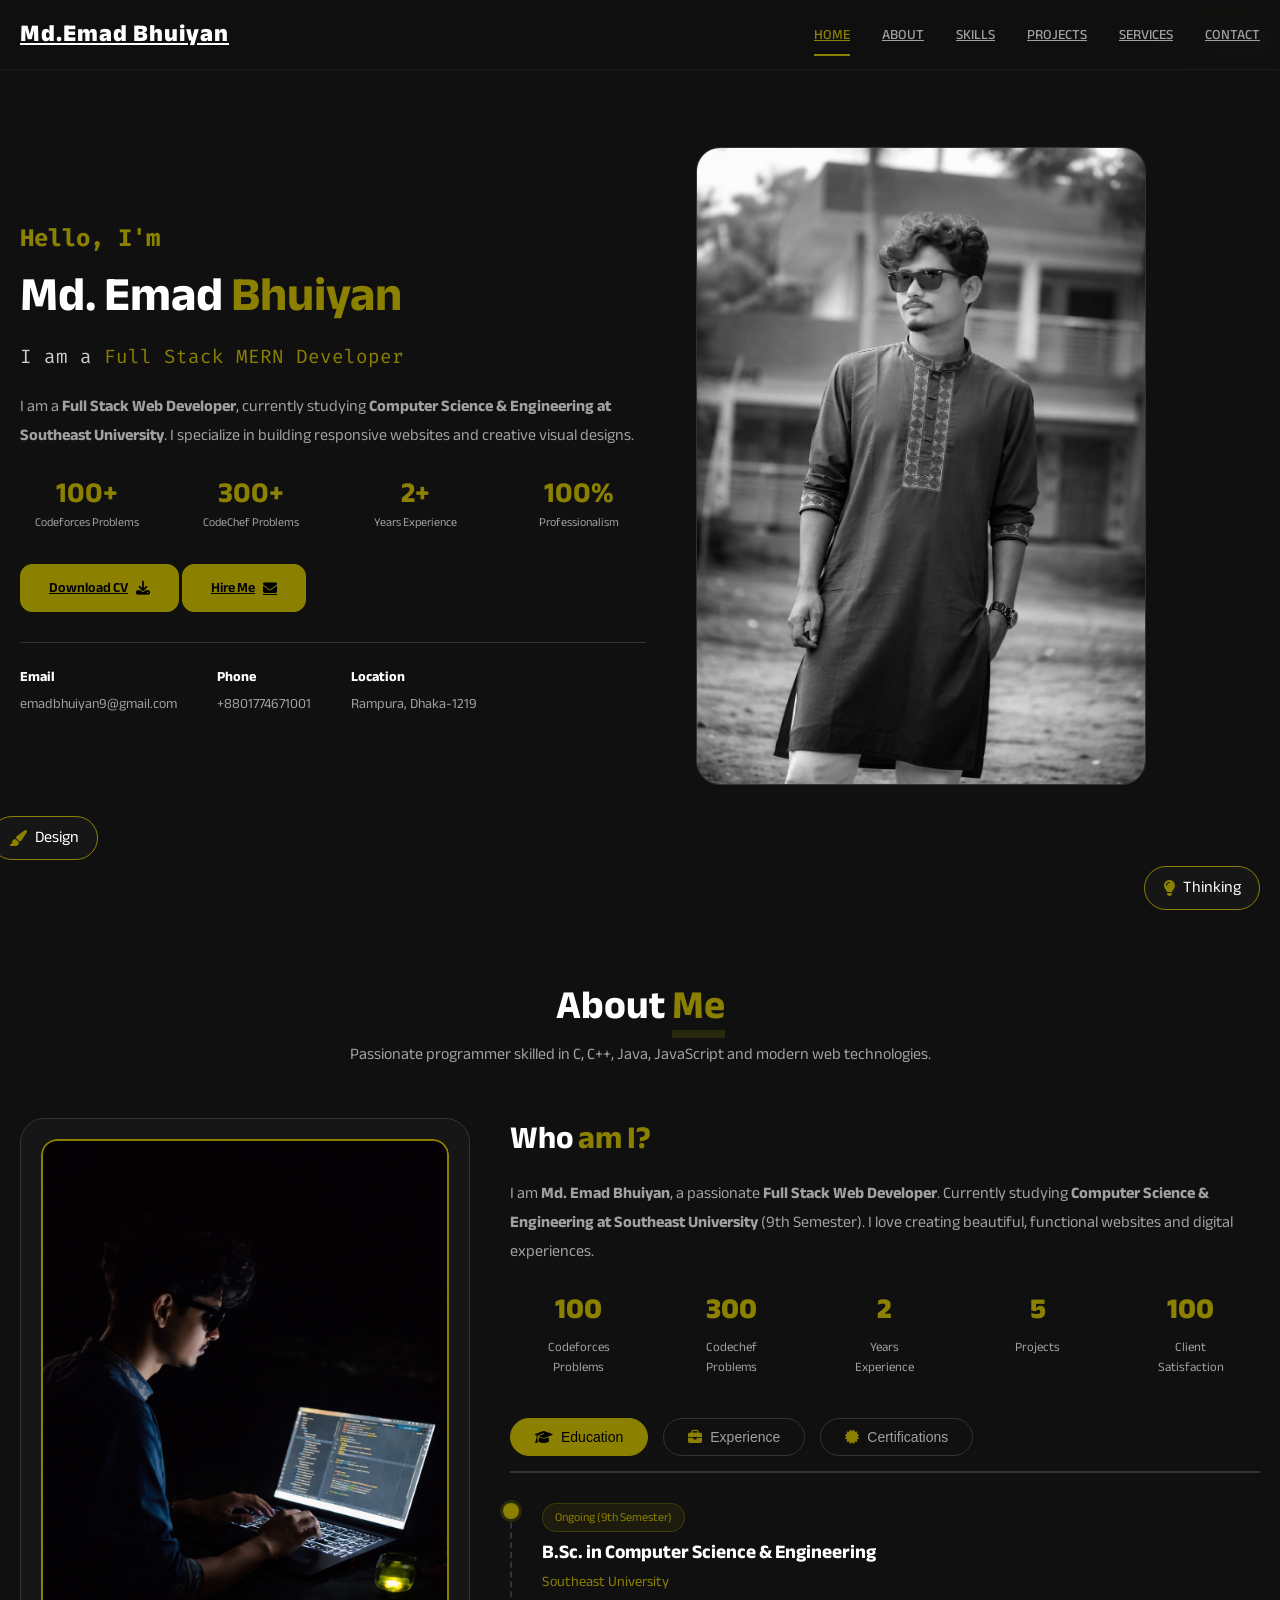
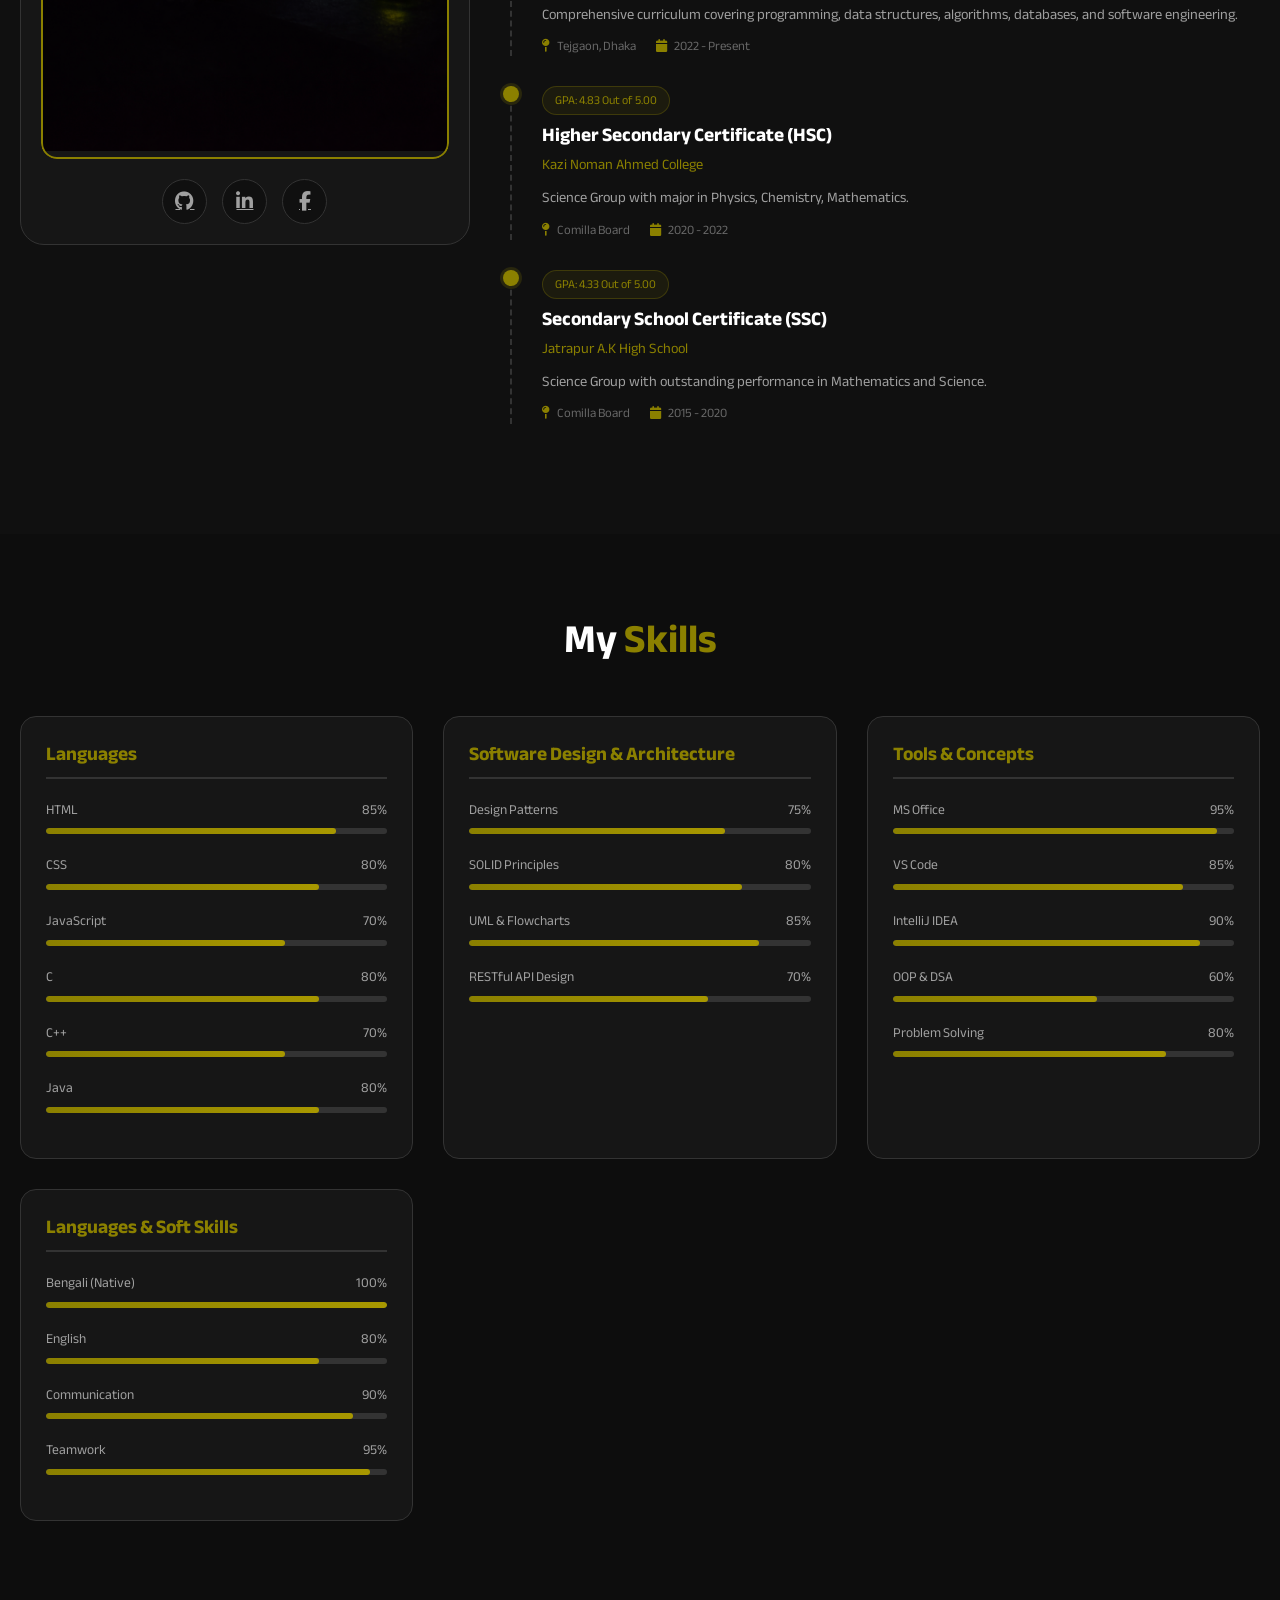
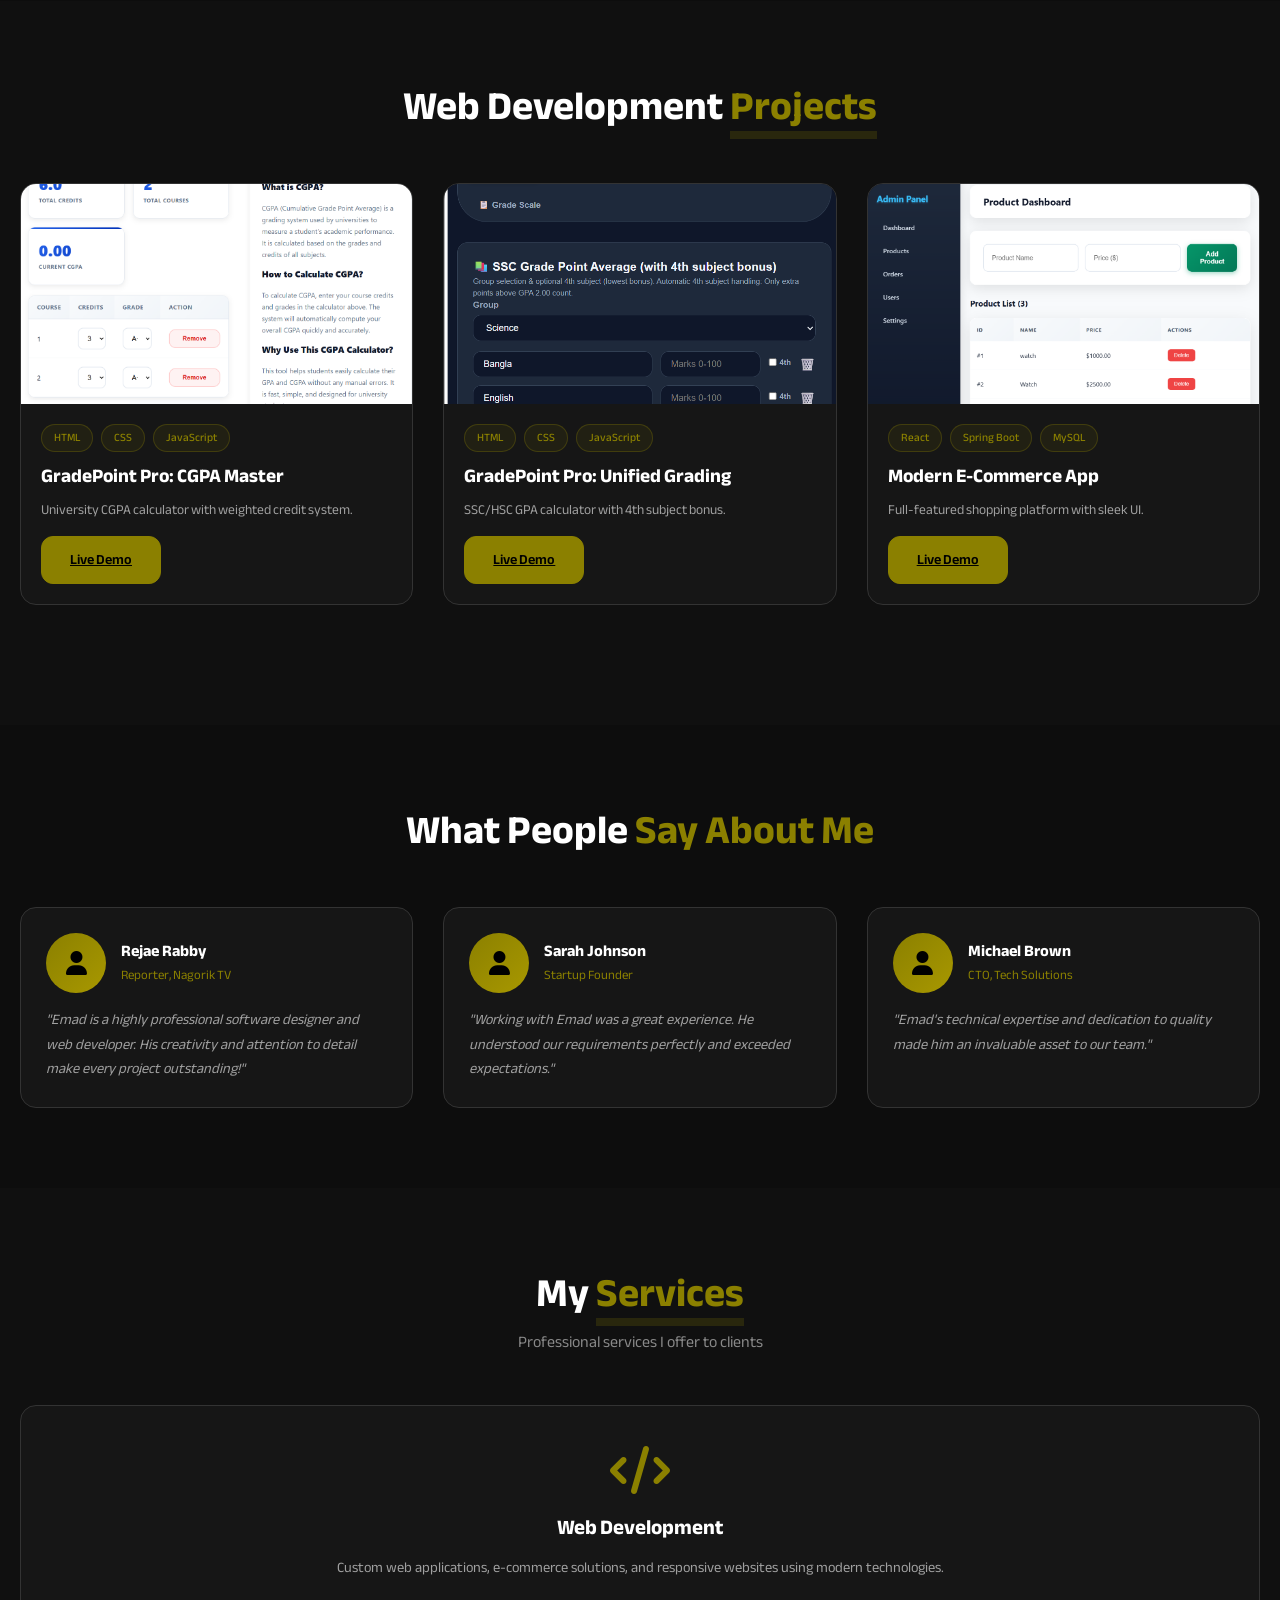
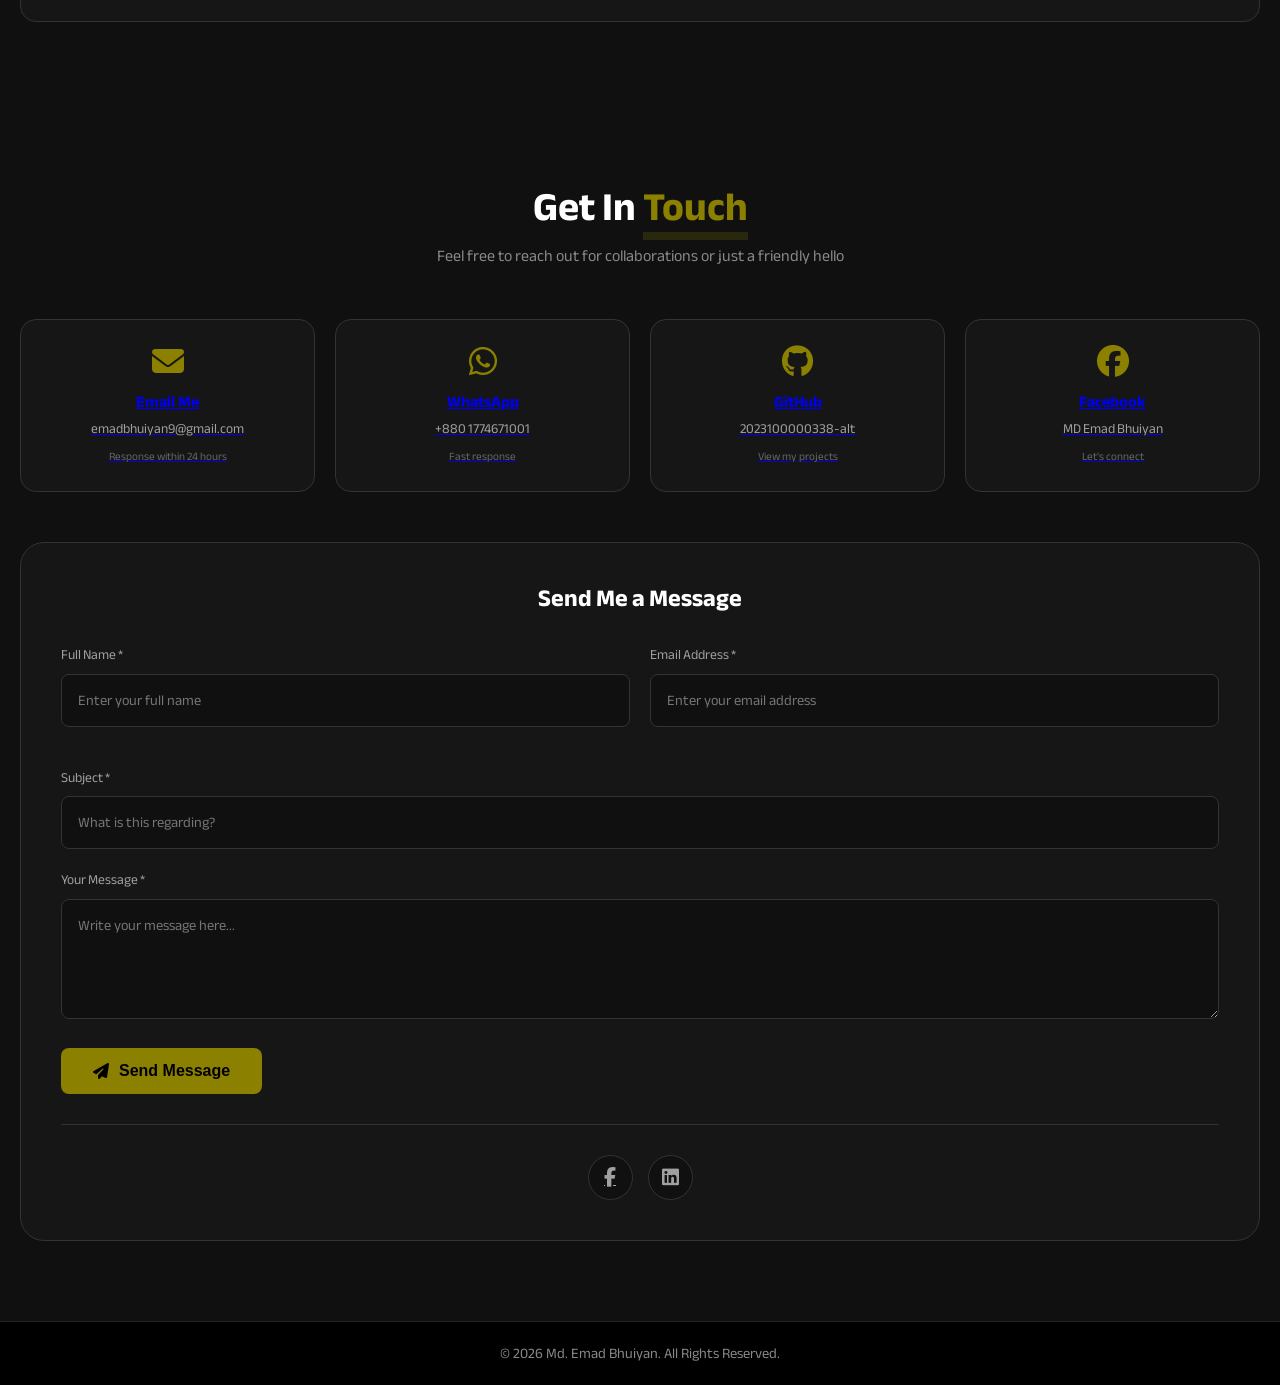
==== commit 242e54ee: "add linkedin link" ====
--- a/index.html
+++ b/index.html
@@ -122,7 +122,7 @@
                         <div class="profile-social">
                             <a href="https://github.com/2023100000338-alt" target="_blank" class="social-link"><i
                                     class="fab fa-github"></i></a>
-                            <a href="#" target="_blank" class="social-link"><i class="fab fa-linkedin-in"></i></a>
+                            <a href="https://www.linkedin.com/in/md-emad-bhuiyan-389280319" target="_blank" class="social-link"><i class="fab fa-linkedin-in"></i></a>
                             <a href="https://www.facebook.com/md.emad.524381" target="_blank" class="social-link"><i
                                     class="fab fa-facebook-f"></i></a>
                         </div>
@@ -225,7 +225,7 @@
                             </div>
                         </div>
                     </div>
-                    <div class="tab-content" id="certification">
+                    <!-- <div class="tab-content" id="certification">
                         <div class="certificate-item">
                             <div class="certificate-icon"><i class="fas fa-certificate"></i></div>
                             <div class="certificate-details"><span class="certificate-badge">Govt. Approved</span>
@@ -236,7 +236,7 @@
                                             class="fas fa-clock"></i> 6 Months</span></div>
                             </div>
                         </div>
-                    </div>
+                    </div> -->
                 </div>
             </div>
         </div>
@@ -526,7 +526,7 @@
                             Send Message</button></div>
                 </form>
                 <div class="contact-social"><a href="https://www.facebook.com/md.emad.524381" target="_blank"
-                        class="social-link"><i class="fab fa-facebook-f"></i></a><a href="#" target="_blank"
+                        class="social-link"><i class="fab fa-facebook-f"></i></a><a href="https://www.linkedin.com/in/md-emad-bhuiyan-389280319" target="_blank"
                         class="social-link"><i class="fab fa-linkedin"></i></a></div>
             </div>
         </div>
